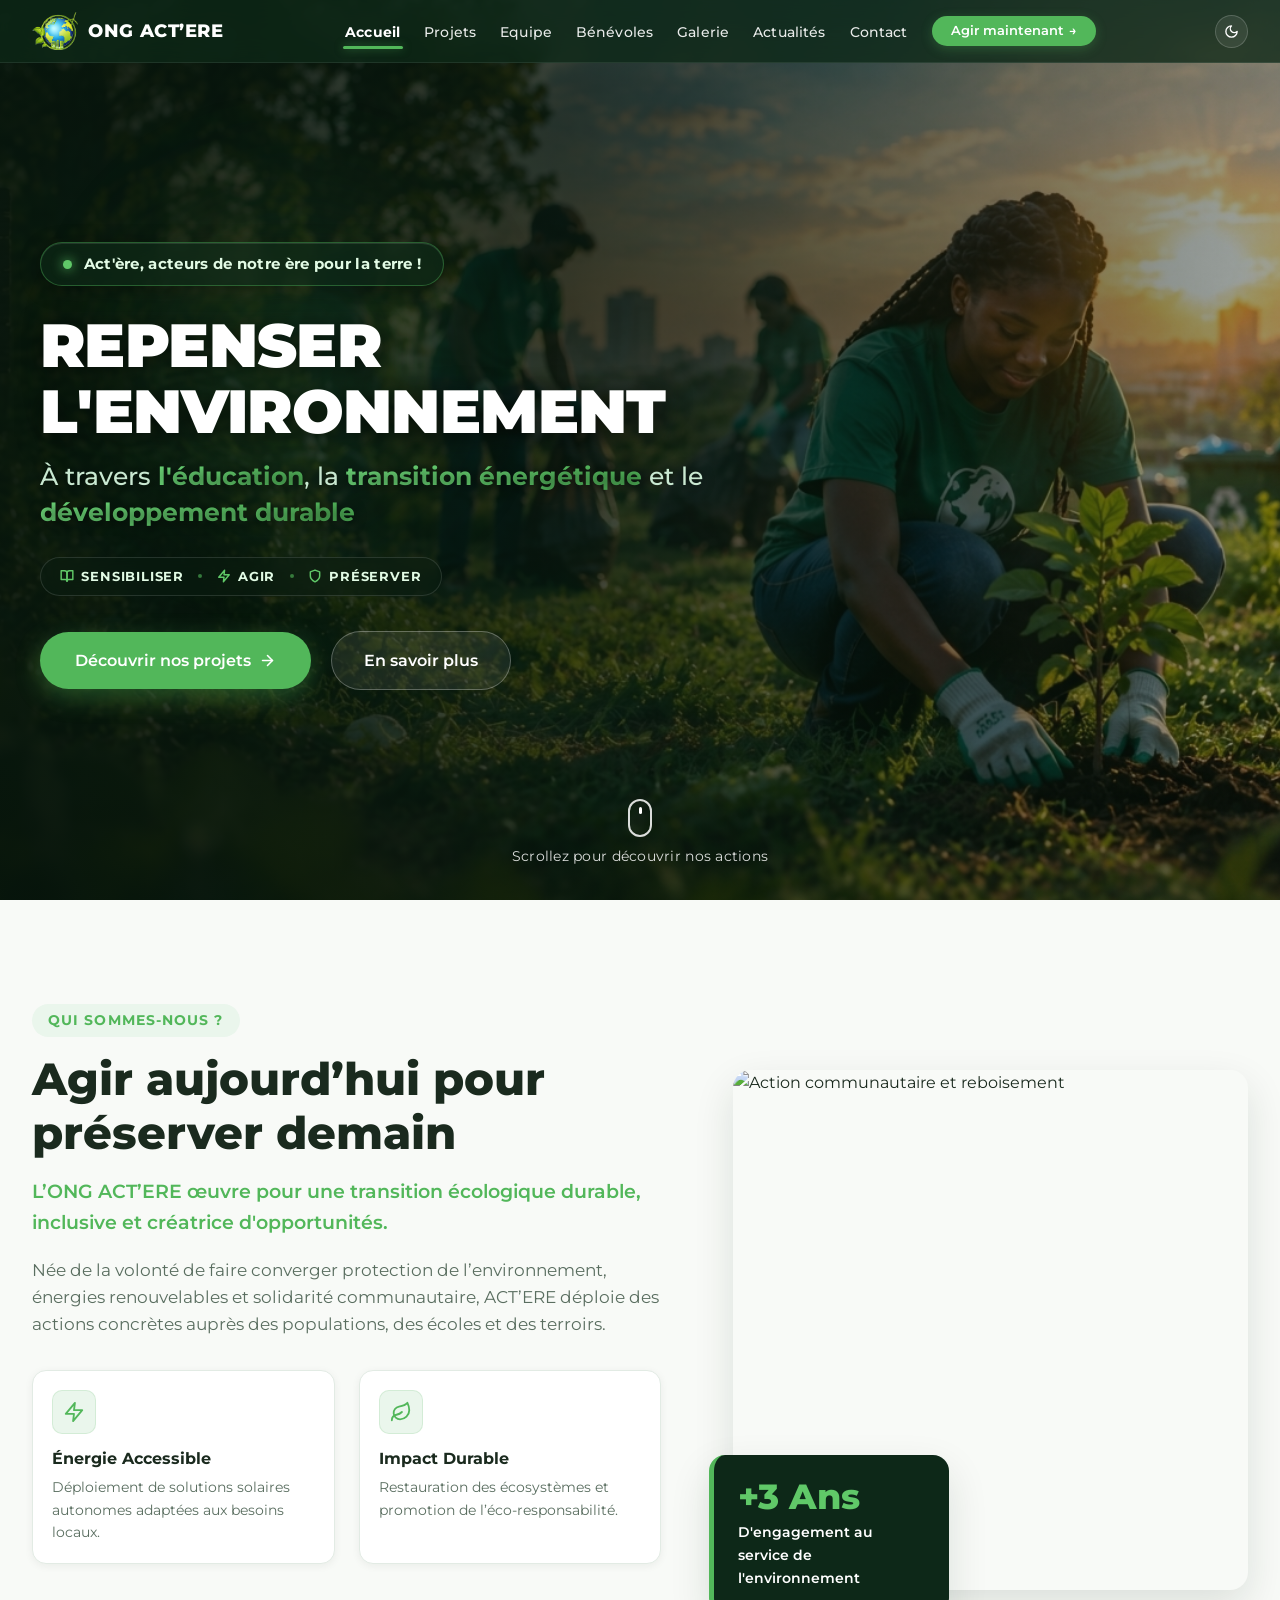
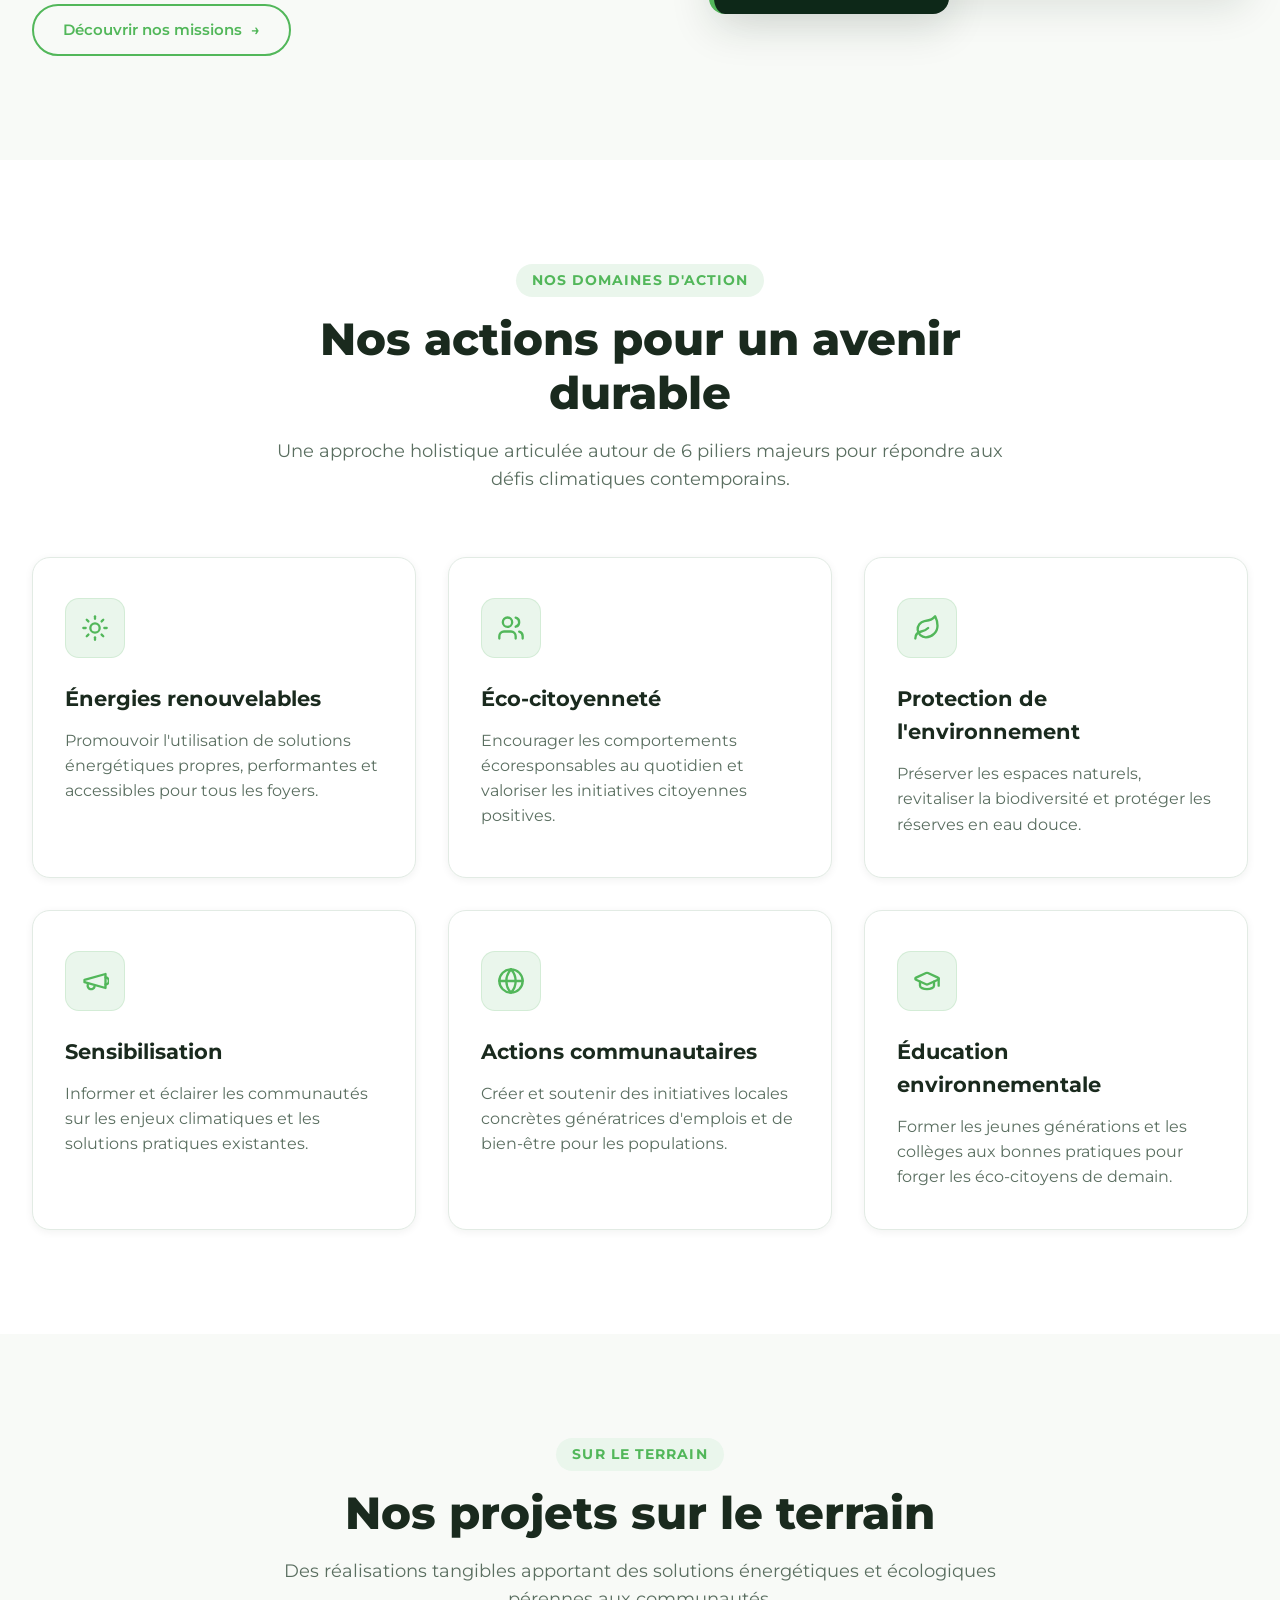
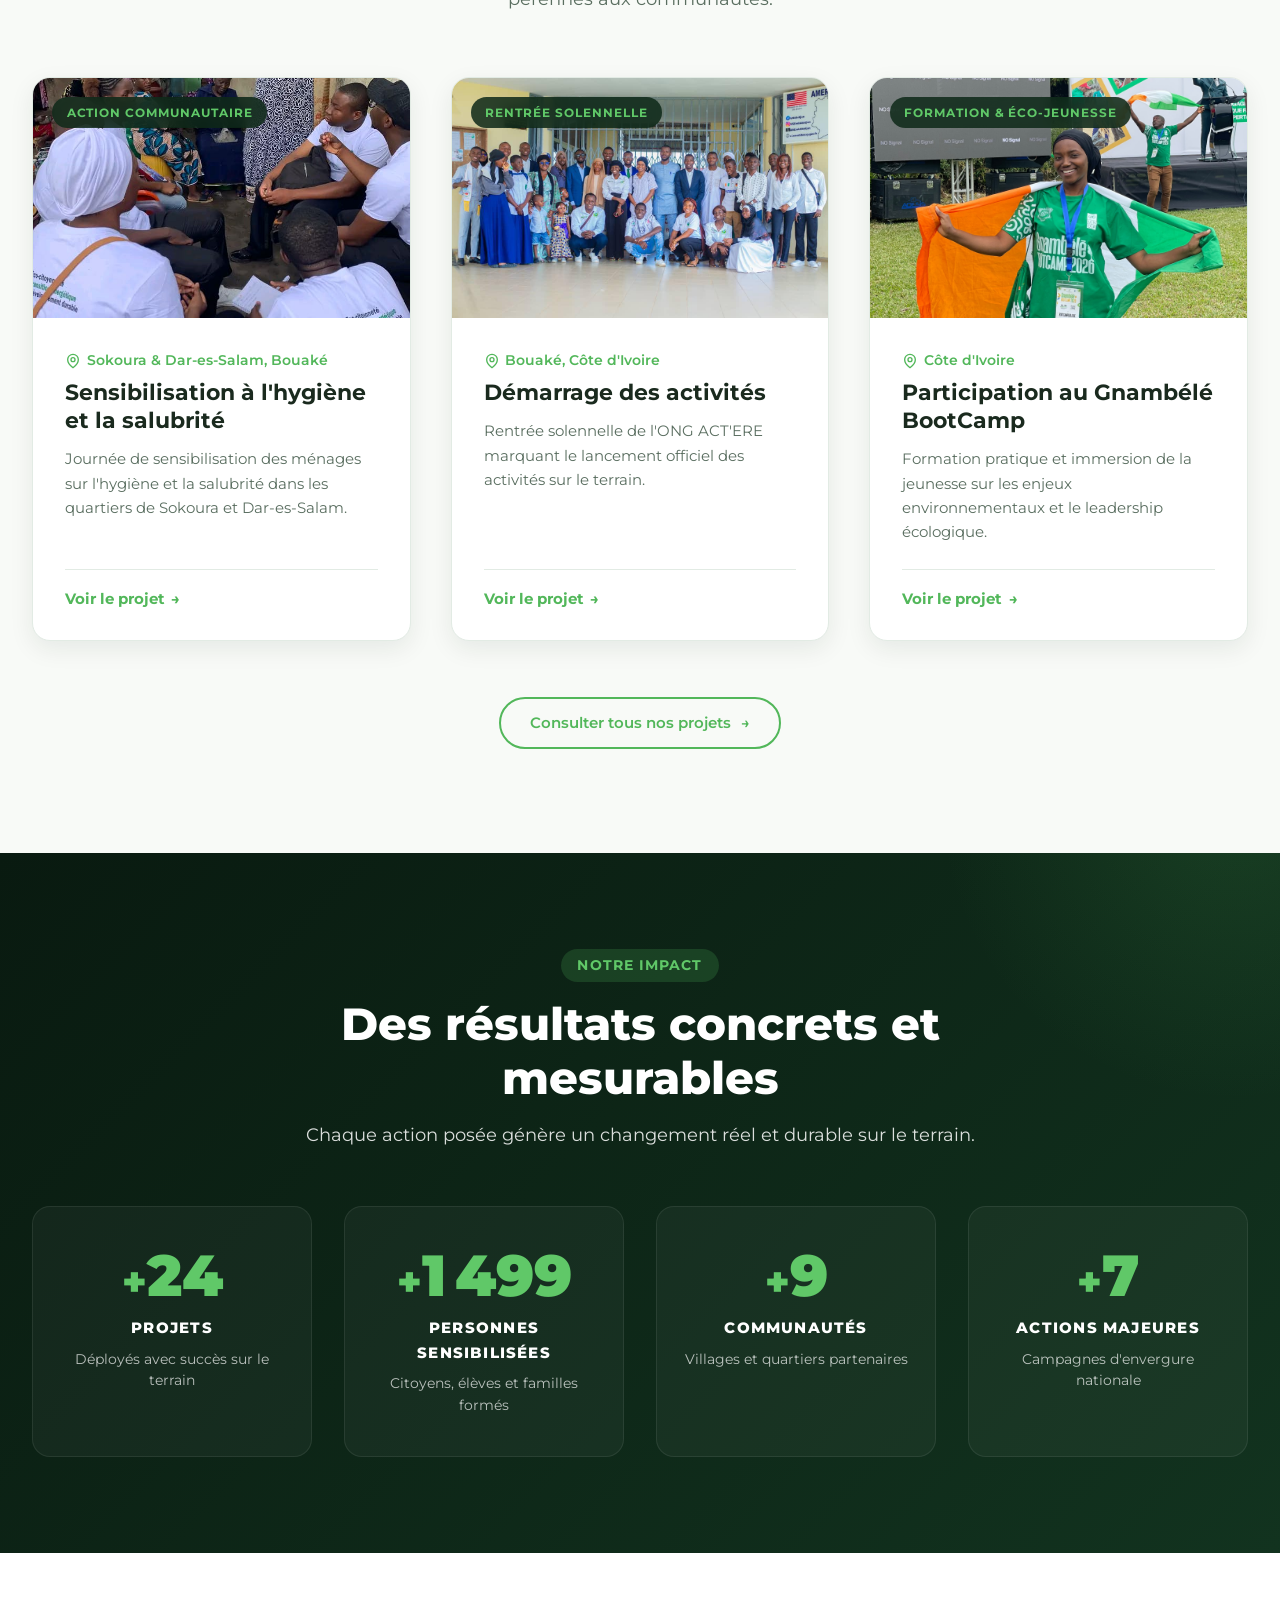
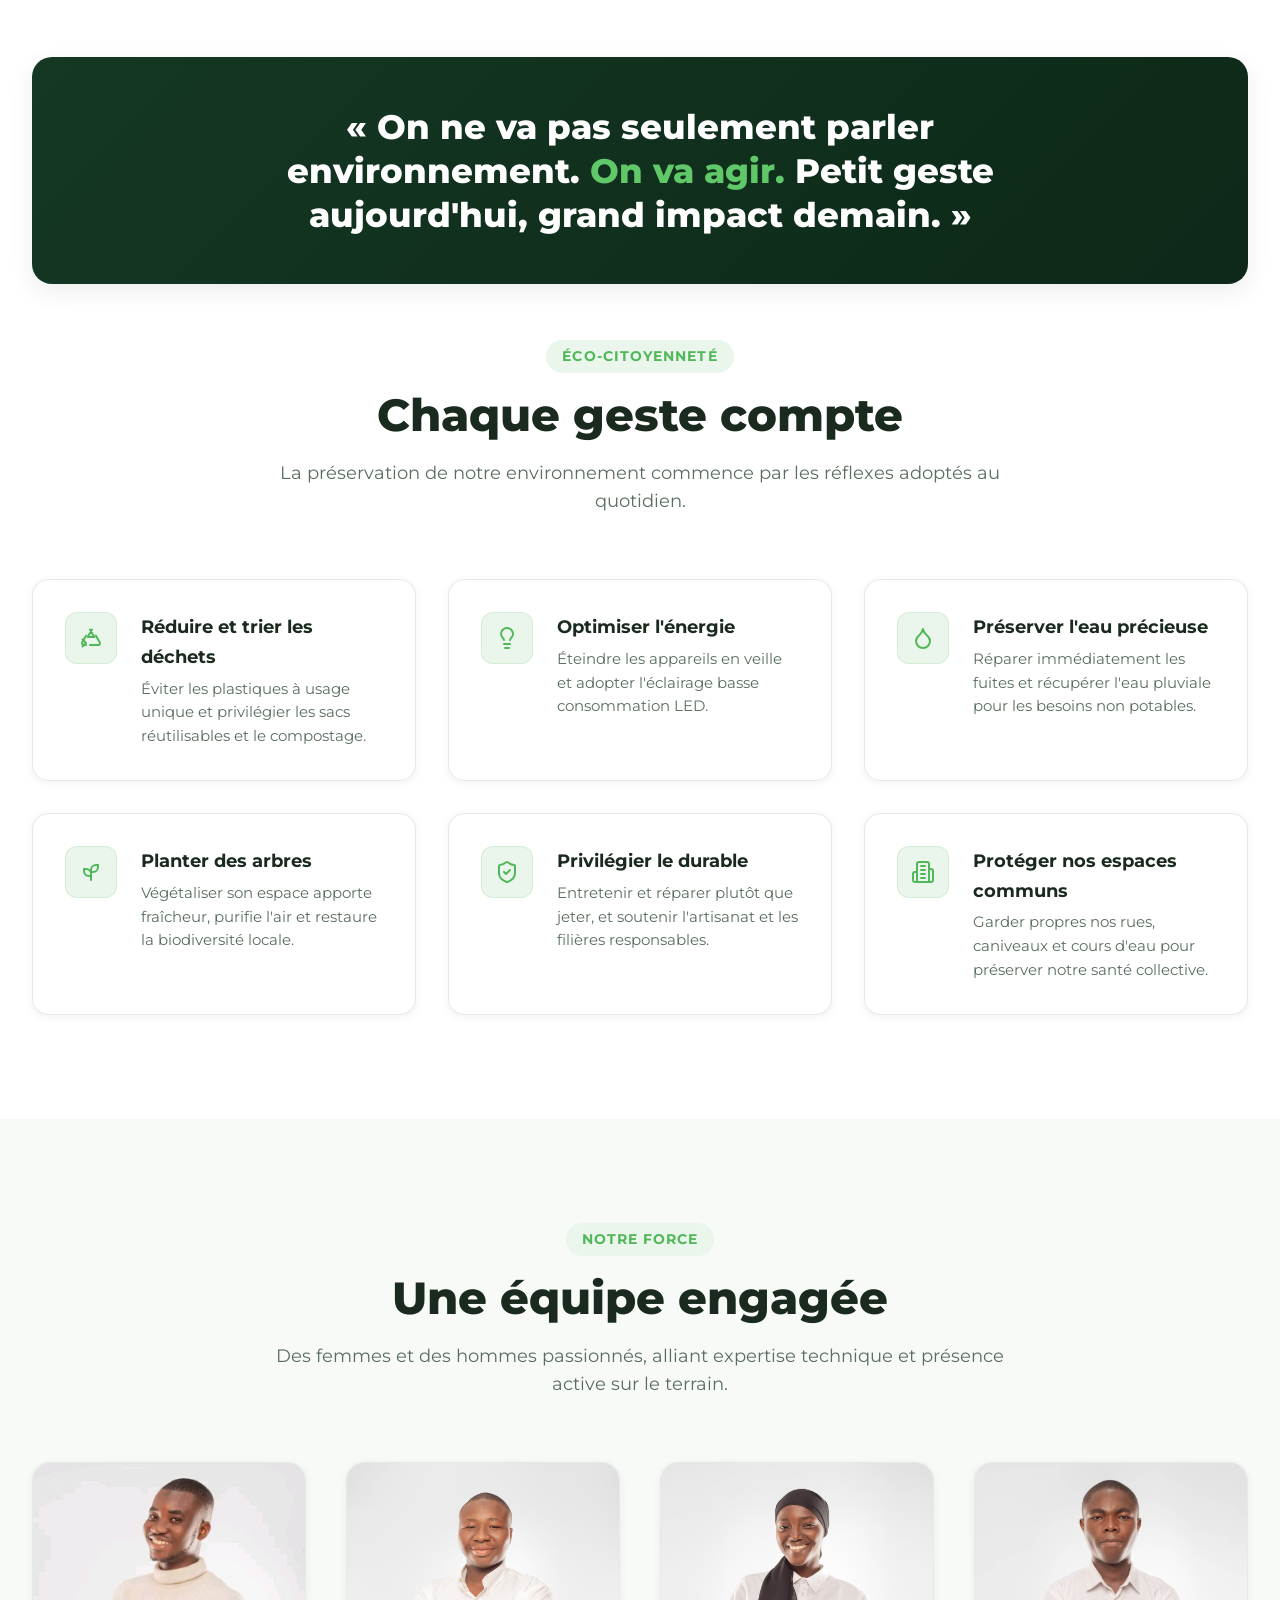
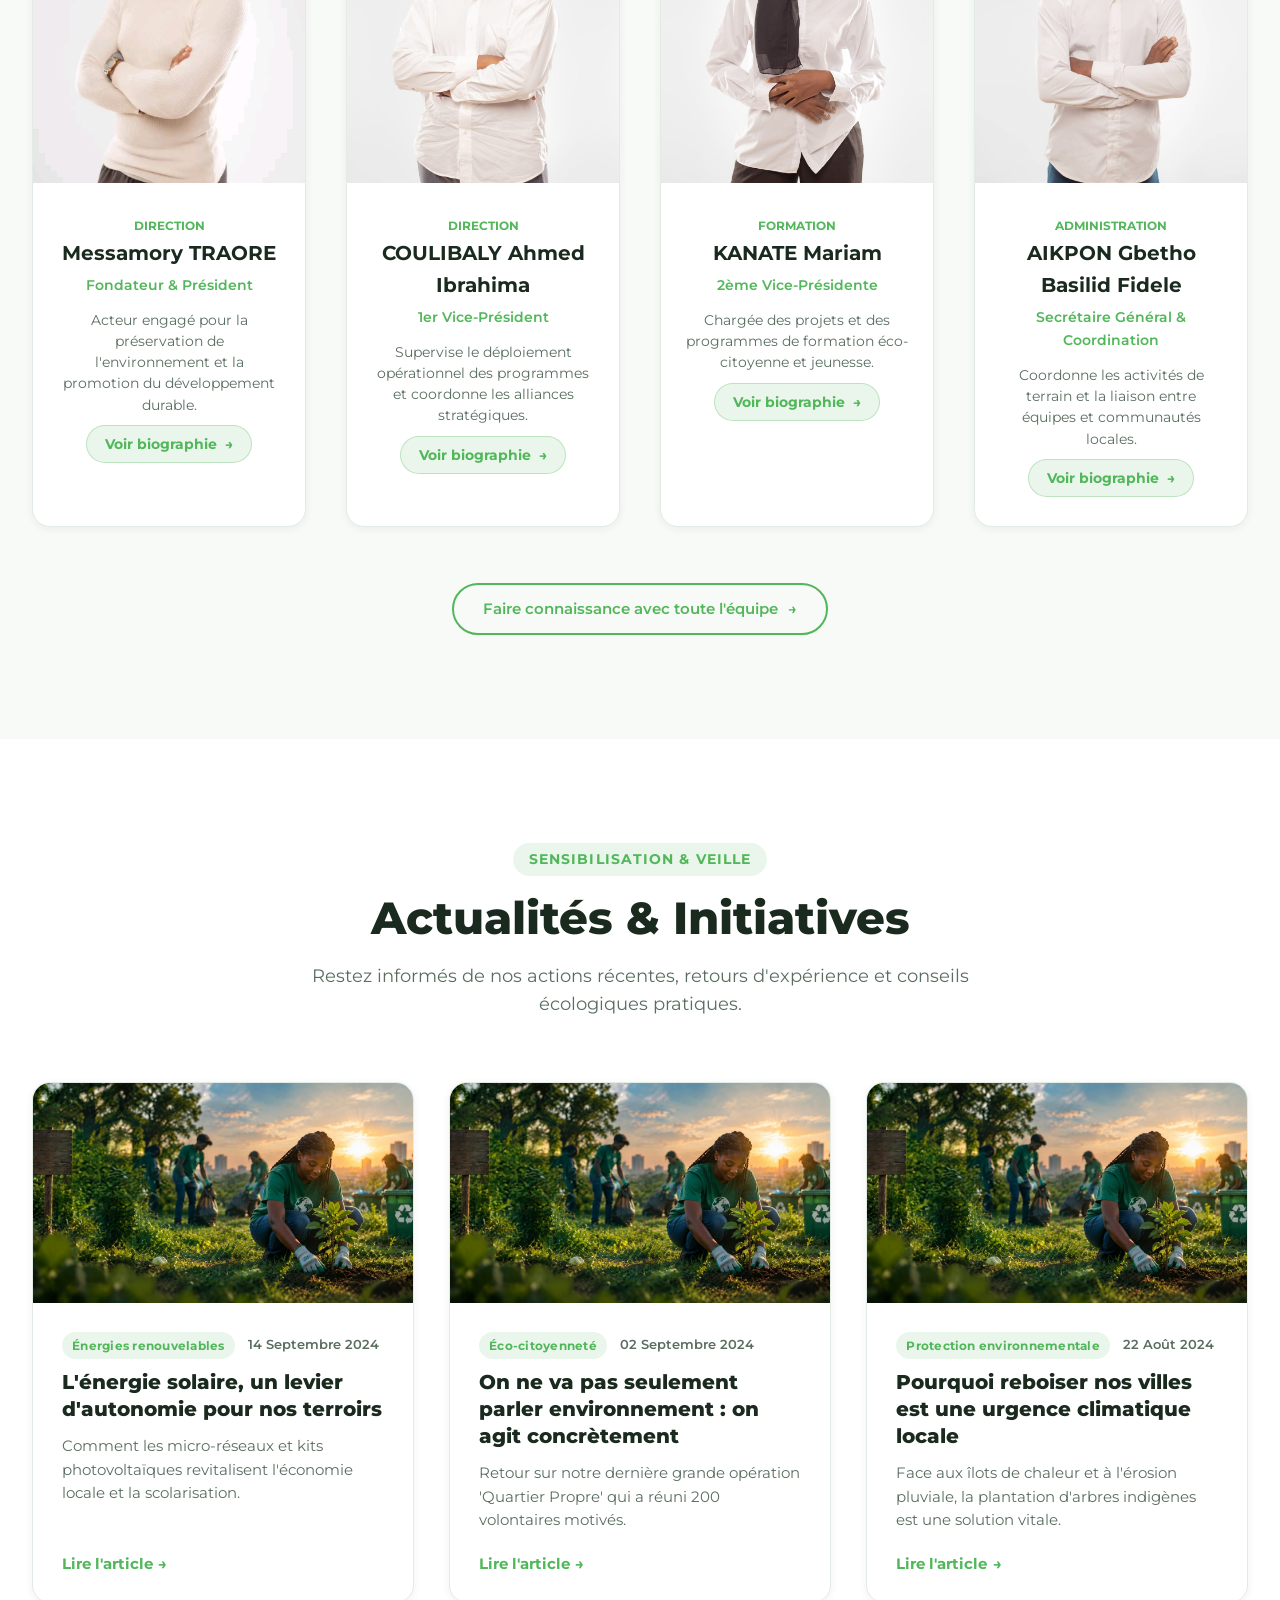
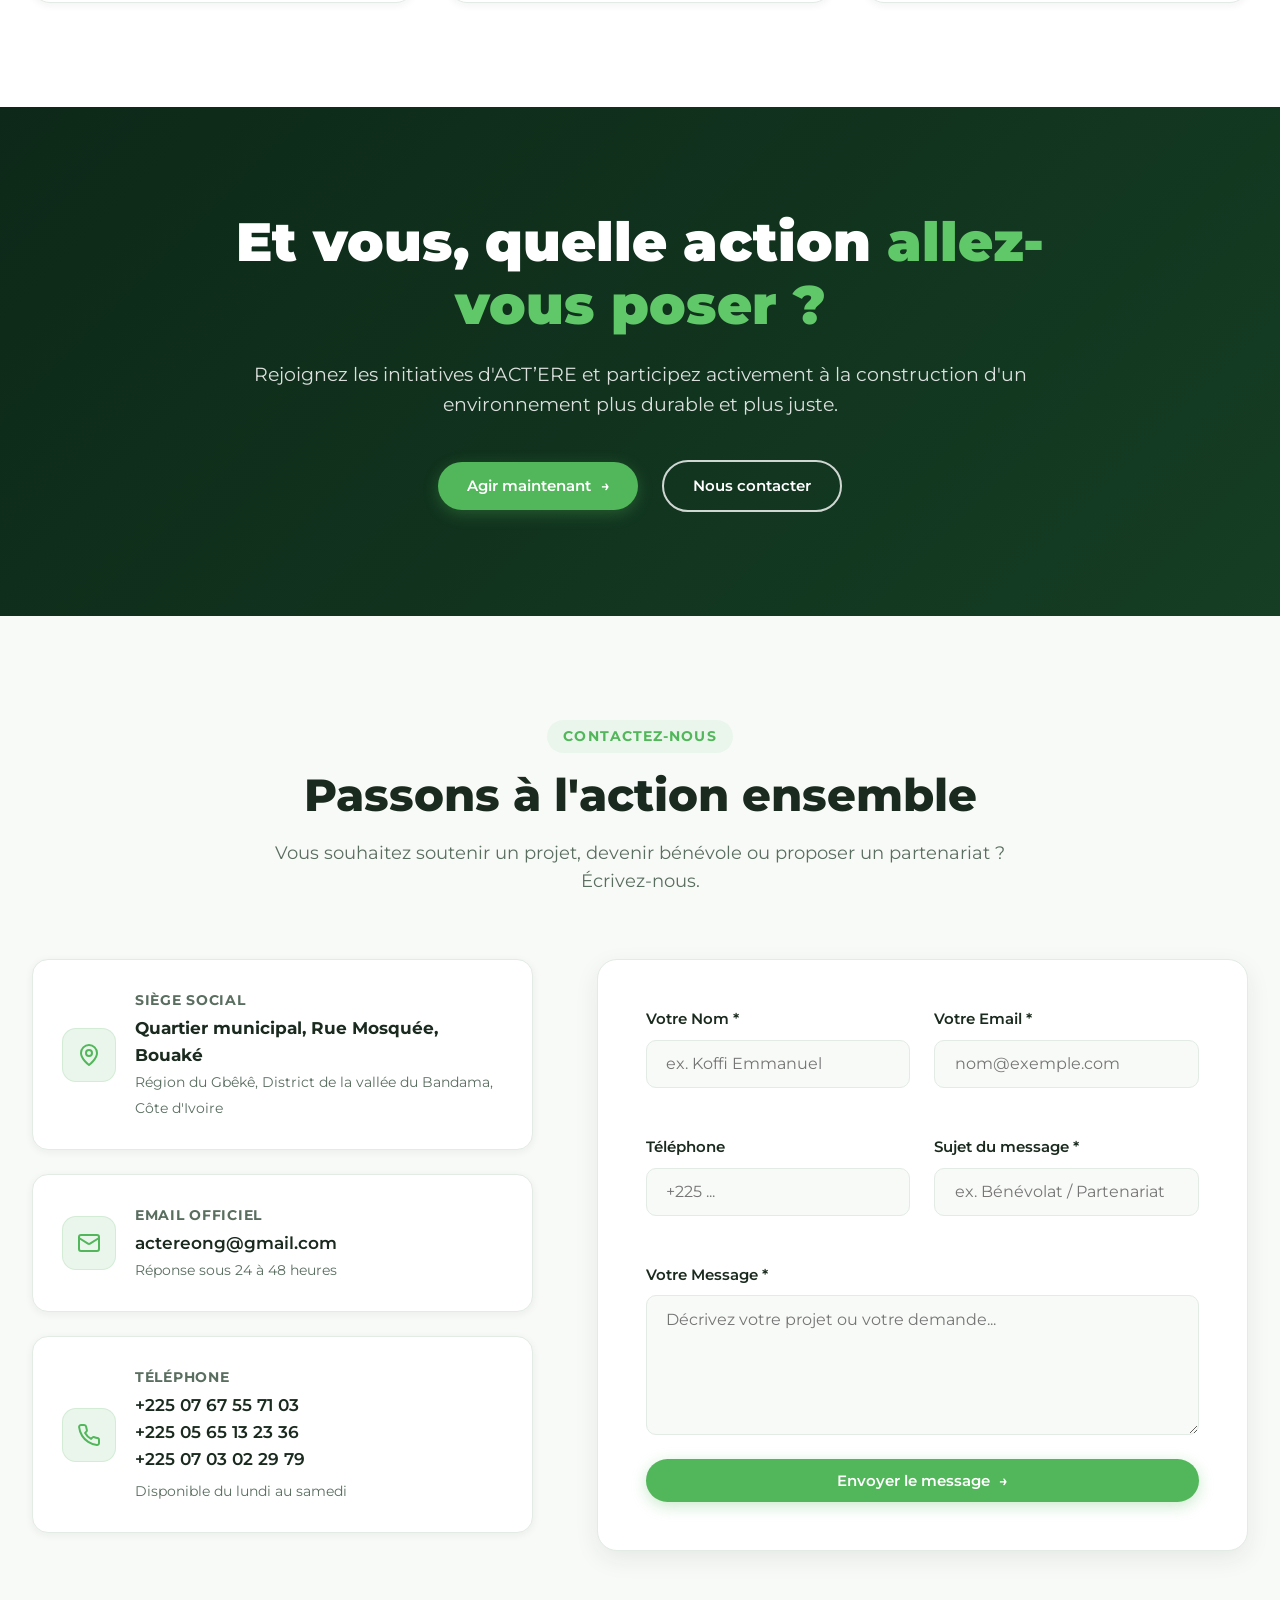
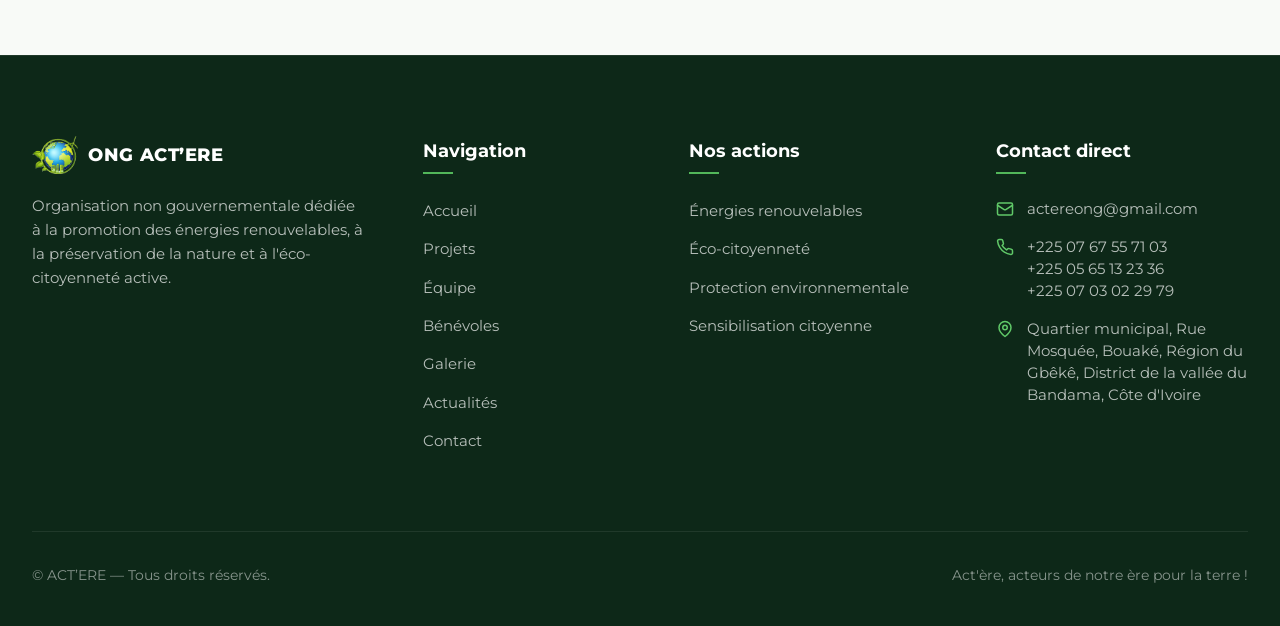
==== index.html @ d9dd5482 "style: optimize navbar layout to be sleek, compact, and prevent cta button wrapping" ====
<!DOCTYPE html>
<html lang="fr">
<head>
    <meta charset="UTF-8">
    <meta name="viewport" content="width=device-width, initial-scale=1.0">
    <title>ONG ACT'ERE — Acteurs de notre ère pour la terre !</title>
    <meta name="description" content="ONG ACT'ERE : Repenser l'environnement à travers l'éducation, la transition énergétique et le développement durable.">
    <link rel="icon" type="image/png" href="logo.png">

    <!-- Typographie Montserrat (Google Fonts) -->
    <link rel="preconnect" href="https://fonts.googleapis.com">
    <link rel="preconnect" href="https://fonts.gstatic.com" crossorigin>
    <link href="https://fonts.googleapis.com/css2?family=Montserrat:ital,wght@0,300;0,400;0,500;0,600;0,700;0,800;0,900;1,400;1,600&display=swap" rel="stylesheet">

    <!-- Stylesheet -->
    <link rel="stylesheet" href="css/style.css?v=2.6">

    <!-- Dark Mode Pré-initialisation pour éviter le clignotement -->
    <script>
        (function() {
            const savedTheme = localStorage.getItem('actere_theme');
            if (savedTheme === 'dark' || (!savedTheme && window.matchMedia && window.matchMedia('(prefers-color-scheme: dark)').matches)) {
                document.documentElement.setAttribute('data-theme', 'dark');
            }
        })();
    </script>
</head>
<body>

    <!-- ==========================================================
         HEADER / NAVIGATION (Fidèle à la maquette image.png)
         ========================================================== -->
    <header class="site-header">
        <div class="container header-container">
            <a href="index.html" class="brand-logo" aria-label="ONG ACT'ERE">
                <img src="logo.png" alt="Logo ONG ACT'ERE">
                <span class="brand-text">ONG ACT’ERE</span>
            </a>

            <nav class="main-nav">
                <ul class="nav-links">
                    <li><a href="index.html" class="active">Accueil</a></li>
                    <li><a href="projets.html">Projets</a></li>
                    <li><a href="equipe.html">Equipe</a></li>
                    <li><a href="benevoles.html">Bénévoles</a></li>
                    <li><a href="galerie.html">Galerie</a></li>
                    <li><a href="actualites.html">Actualités</a></li>
                    <li><a href="contact.html">Contact</a></li>
                </ul>

                <div class="header-cta">
                    <a href="#contact" class="btn btn-primary">
                        Agir maintenant <span class="btn-arrow">→</span>
                    </a>
                </div>
            </nav>

            <div style="display:flex; align-items:center; gap:0.8rem;">
                <button class="theme-toggle-btn" aria-label="Changer de thème (mode sombre/clair)" title="Changer de thème">
                    <svg class="theme-icon-moon" width="18" height="18" viewBox="0 0 24 24" fill="none" stroke="currentColor" stroke-width="2.2" stroke-linecap="round" stroke-linejoin="round"><path d="M12 3a6 6 0 0 0 9 9 9 9 0 1 1-9-9Z"/></svg>
                    <svg class="theme-icon-sun" width="18" height="18" viewBox="0 0 24 24" fill="none" stroke="currentColor" stroke-width="2.2" stroke-linecap="round" stroke-linejoin="round"><circle cx="12" cy="12" r="4"/><path d="M12 2v2"/><path d="M12 20v2"/><path d="m4.93 4.93 1.41 1.41"/><path d="m17.66 17.66 1.41 1.41"/><path d="M2 12h2"/><path d="M20 12h2"/><path d="m6.34 17.66-1.41 1.41"/><path d="m19.07 4.93-1.41 1.41"/></svg>
                </button>
                <!-- Bouton hamburger mobile -->
                <button class="mobile-menu-toggle" aria-label="Menu principal">
                    <span></span>
                    <span></span>
                    <span></span>
                </button>
            </div>
        </div>
    </header>

    <!-- ==========================================================
         SECTION 5 : HERO BANDE MAÎTRESSE UNIQUE
         ========================================================== -->
    <section id="accueil" class="hero-section">
        <div class="hero-single-bg"></div>
        <div class="hero-glow-overlay"></div>
        <div class="container">
            <div class="hero-content">
                <!-- Slogan officiel de l'ONG dans un badge lumineux haute précision -->
                <div class="hero-slogan-badge">
                    <span class="hero-badge-pulse"></span>
                    <span class="hero-badge-text">Act'ère, acteurs de notre ère pour la terre !</span>
                </div>

                <!-- Grand Titre Principal Raffiné -->
                <h1 class="hero-title-main">
                    <span class="hero-title-lead">REPENSER L'ENVIRONNEMENT</span>
                    <span class="hero-title-sub">
                        À travers <span class="hero-word-highlight">l'éducation</span>, la <span class="hero-word-highlight">transition énergétique</span> et le <span class="hero-word-highlight">développement durable</span>
                    </span>
                </h1>

                <!-- Piliers d'action épurés -->
                <div class="hero-pillars-bar">
                    <span class="hero-pillar-item">
                        <svg width="14" height="14" viewBox="0 0 24 24" fill="none" stroke="currentColor" stroke-width="2.5" stroke-linecap="round" stroke-linejoin="round"><path d="M2 3h6a4 4 0 0 1 4 4v14a3 3 0 0 0-3-3H2z"/><path d="M22 3h-6a4 4 0 0 0-4 4v14a3 3 0 0 1 3-3h7z"/></svg>
                        Sensibiliser
                    </span>
                    <span class="hero-pillar-dot"></span>
                    <span class="hero-pillar-item">
                        <svg width="14" height="14" viewBox="0 0 24 24" fill="none" stroke="currentColor" stroke-width="2.5" stroke-linecap="round" stroke-linejoin="round"><polygon points="13 2 3 14 12 14 11 22 21 10 12 10 13 2"/></svg>
                        Agir
                    </span>
                    <span class="hero-pillar-dot"></span>
                    <span class="hero-pillar-item">
                        <svg width="14" height="14" viewBox="0 0 24 24" fill="none" stroke="currentColor" stroke-width="2.5" stroke-linecap="round" stroke-linejoin="round"><path d="M12 22s8-4 8-10V5l-8-3-8 3v7c0 6 8 10 8 10z"/></svg>
                        Préserver
                    </span>
                </div>

                <!-- Boutons d'action principaux -->
                <div class="hero-cta-group">
                    <a href="projets.html" class="btn btn-primary hero-cta-btn">
                        <span>Découvrir nos projets</span>
                        <svg width="17" height="17" viewBox="0 0 24 24" fill="none" stroke="currentColor" stroke-width="2.2" stroke-linecap="round" stroke-linejoin="round"><line x1="5" y1="12" x2="19" y2="12"/><polyline points="12 5 19 12 12 19"/></svg>
                    </a>
                    <a href="#apropos" class="btn btn-secondary-hero">
                        <span>En savoir plus</span>
                    </a>
                </div>
            </div>
        </div>

        <!-- Bas du Hero : Scroll Indicator -->
        <div class="hero-footer-bar">
            <div class="container hero-footer-container">
                <a href="#apropos" class="scroll-indicator-link" aria-label="Défiler vers le bas">
                    <div class="scroll-mouse-icon">
                        <div class="scroll-wheel"></div>
                    </div>
                    <span class="scroll-text">Scrollez pour découvrir nos actions</span>
                </a>
            </div>
        </div>
    </section>

    <!-- ==========================================================
         SECTION 7 : PRÉSENTATION DE L'ONG (Qui sommes-nous ?)
         ========================================================== -->
    <section id="apropos" class="section section-light">
        <div class="container">
            <div class="about-grid">
                <div class="about-content">
                    <span class="section-badge">Qui sommes-nous ?</span>
                    <h2 class="section-title">Agir aujourd’hui pour préserver demain</h2>
                    <p class="about-lead">
                        L’ONG ACT’ERE œuvre pour une transition écologique durable, inclusive et créatrice d'opportunités.
                    </p>
                    <p class="about-text">
                        Née de la volonté de faire converger protection de l’environnement, énergies renouvelables et solidarité communautaire, ACT’ERE déploie des actions concrètes auprès des populations, des écoles et des terroirs.
                    </p>

                    <div class="about-highlights">
                        <div class="highlight-item">
                            <div class="highlight-icon">
                                <svg xmlns="http://www.w3.org/2000/svg" viewBox="0 0 24 24" width="22" height="22" fill="none" stroke="currentColor" stroke-width="2" stroke-linecap="round" stroke-linejoin="round">
                                    <path d="M13 2 3 14h9l-1 8 10-12h-9l1-8z"/>
                                </svg>
                            </div>
                            <h4>Énergie Accessible</h4>
                            <p>Déploiement de solutions solaires autonomes adaptées aux besoins locaux.</p>
                        </div>
                        <div class="highlight-item">
                            <div class="highlight-icon">
                                <svg xmlns="http://www.w3.org/2000/svg" viewBox="0 0 24 24" width="22" height="22" fill="none" stroke="currentColor" stroke-width="2" stroke-linecap="round" stroke-linejoin="round">
                                    <path d="M11 20A7 7 0 0 1 9.8 6.1C15.5 5 17 4.48 19 2c1 2 2 4.18 2 8 0 5.5-4.78 10-10 10Z"/>
                                    <path d="M2 21c0-3 1.85-5.36 5.08-6C9.5 14.52 12 13 13 12"/>
                                </svg>
                            </div>
                            <h4>Impact Durable</h4>
                            <p>Restauration des écosystèmes et promotion de l’éco-responsabilité.</p>
                        </div>
                    </div>

                    <a href="#actions" class="btn btn-outline-green">
                        Découvrir nos missions <span class="btn-arrow">→</span>
                    </a>
                </div>

                <div class="about-media">
                    <div class="about-image-wrapper">
                        <img src="https://images.unsplash.com/photo-1542601906990-b4d3fb778b09?auto=format&fit=crop&w=900&q=80" alt="Action communautaire et reboisement">
                    </div>
                    <div class="floating-badge">
                        <div class="floating-badge-number">+3 Ans</div>
                        <div class="floating-badge-text">D'engagement au service de l'environnement</div>
                    </div>
                </div>
            </div>
        </div>
    </section>

    <!-- ==========================================================
         SECTION 8 : NOS DOMAINES D'ACTION
         ========================================================== -->
    <section id="actions" class="section">
        <div class="container">
            <div class="section-header">
                <span class="section-badge">Nos Domaines d'Action</span>
                <h2 class="section-title">Nos actions pour un avenir durable</h2>
                <p class="section-description">
                    Une approche holistique articulée autour de 6 piliers majeurs pour répondre aux défis climatiques contemporains.
                </p>
            </div>

            <div class="actions-grid">
                <!-- Carte 1 -->
                <div class="action-card">
                    <div class="action-icon-circle">
                        <svg xmlns="http://www.w3.org/2000/svg" viewBox="0 0 24 24" width="28" height="28" fill="none" stroke="currentColor" stroke-width="2" stroke-linecap="round" stroke-linejoin="round">
                            <circle cx="12" cy="12" r="4"/>
                            <path d="M12 2v2"/>
                            <path d="M12 20v2"/>
                            <path d="m4.93 4.93 1.41 1.41"/>
                            <path d="m17.66 17.66 1.41 1.41"/>
                            <path d="M2 12h2"/>
                            <path d="M20 12h2"/>
                            <path d="m6.34 17.66-1.41 1.41"/>
                            <path d="m19.07 4.93-1.41 1.41"/>
                        </svg>
                    </div>
                    <h3>Énergies renouvelables</h3>
                    <p>Promouvoir l'utilisation de solutions énergétiques propres, performantes et accessibles pour tous les foyers.</p>
                </div>

                <!-- Carte 2 -->
                <div class="action-card">
                    <div class="action-icon-circle">
                        <svg xmlns="http://www.w3.org/2000/svg" viewBox="0 0 24 24" width="28" height="28" fill="none" stroke="currentColor" stroke-width="2" stroke-linecap="round" stroke-linejoin="round">
                            <path d="M16 21v-2a4 4 0 0 0-4-4H6a4 4 0 0 0-4 4v2"/>
                            <circle cx="9" cy="7" r="4"/>
                            <path d="M22 21v-2a4 4 0 0 0-3-3.87"/>
                            <path d="M16 3.13a4 4 0 0 1 0 7.75"/>
                        </svg>
                    </div>
                    <h3>Éco-citoyenneté</h3>
                    <p>Encourager les comportements écoresponsables au quotidien et valoriser les initiatives citoyennes positives.</p>
                </div>

                <!-- Carte 3 -->
                <div class="action-card">
                    <div class="action-icon-circle">
                        <svg xmlns="http://www.w3.org/2000/svg" viewBox="0 0 24 24" width="28" height="28" fill="none" stroke="currentColor" stroke-width="2" stroke-linecap="round" stroke-linejoin="round">
                            <path d="M11 20A7 7 0 0 1 9.8 6.1C15.5 5 17 4.48 19 2c1 2 2 4.18 2 8 0 5.5-4.78 10-10 10Z"/>
                            <path d="M2 21c0-3 1.85-5.36 5.08-6C9.5 14.52 12 13 13 12"/>
                        </svg>
                    </div>
                    <h3>Protection de l'environnement</h3>
                    <p>Préserver les espaces naturels, revitaliser la biodiversité et protéger les réserves en eau douce.</p>
                </div>

                <!-- Carte 4 -->
                <div class="action-card">
                    <div class="action-icon-circle">
                        <svg xmlns="http://www.w3.org/2000/svg" viewBox="0 0 24 24" width="28" height="28" fill="none" stroke="currentColor" stroke-width="2" stroke-linecap="round" stroke-linejoin="round">
                            <path d="m3 11 18-5v12L3 13v-2z"/>
                            <path d="M11.6 16.8a3 3 0 1 1-5.8-1.6"/>
                            <path d="M21 9a3 3 0 0 1 0 6"/>
                        </svg>
                    </div>
                    <h3>Sensibilisation</h3>
                    <p>Informer et éclairer les communautés sur les enjeux climatiques et les solutions pratiques existantes.</p>
                </div>

                <!-- Carte 5 -->
                <div class="action-card">
                    <div class="action-icon-circle">
                        <svg xmlns="http://www.w3.org/2000/svg" viewBox="0 0 24 24" width="28" height="28" fill="none" stroke="currentColor" stroke-width="2" stroke-linecap="round" stroke-linejoin="round">
                            <circle cx="12" cy="12" r="10"/>
                            <path d="M12 2a14.5 14.5 0 0 0 0 20 14.5 14.5 0 0 0 0-20"/>
                            <path d="M2 12h20"/>
                        </svg>
                    </div>
                    <h3>Actions communautaires</h3>
                    <p>Créer et soutenir des initiatives locales concrètes génératrices d'emplois et de bien-être pour les populations.</p>
                </div>

                <!-- Carte 6 -->
                <div class="action-card">
                    <div class="action-icon-circle">
                        <svg xmlns="http://www.w3.org/2000/svg" viewBox="0 0 24 24" width="28" height="28" fill="none" stroke="currentColor" stroke-width="2" stroke-linecap="round" stroke-linejoin="round">
                            <path d="M21.42 10.922a1 1 0 0 0-.019-1.838L12.83 5.18a2 2 0 0 0-1.66 0L2.6 9.08a1 1 0 0 0 0 1.832l8.57 3.908a2 2 0 0 0 1.66 0z"/>
                            <path d="M22 10v6"/>
                            <path d="M6 12.5V16a6 3 0 0 0 12 0v-3.5"/>
                        </svg>
                    </div>
                    <h3>Éducation environnementale</h3>
                    <p>Former les jeunes générations et les collèges aux bonnes pratiques pour forger les éco-citoyens de demain.</p>
                </div>
            </div>
        </div>
    </section>

    <!-- ==========================================================
         SECTION 9 : NOS PROJETS SUR LE TERRAIN
         ========================================================== -->
    <section id="projets" class="section section-light">
        <div class="container">
            <div class="section-header">
                <span class="section-badge">Sur Le Terrain</span>
                <h2 class="section-title">Nos projets sur le terrain</h2>
                <p class="section-description">
                    Des réalisations tangibles apportant des solutions énergétiques et écologiques pérennes aux communautés.
                </p>
            </div>

            <div class="projects-grid">
                <!-- Projet 1 -->
                <div class="project-card">
                    <div class="project-media">
                        <img src="Pub4.jpeg" alt="Sensibilisation à l'hygiène et la salubrité">
                        <span class="project-badge-tag">Action communautaire</span>
                    </div>
                    <div class="project-body">
                        <div class="project-location">
                            <svg xmlns="http://www.w3.org/2000/svg" viewBox="0 0 24 24" width="16" height="16" fill="none" stroke="currentColor" stroke-width="2" stroke-linecap="round" stroke-linejoin="round"><path d="M20 10c0 6-8 12-8 12s-8-6-8-12a8 8 0 0 1 16 0Z"/><circle cx="12" cy="10" r="3"/></svg>
                            <span>Sokoura & Dar-es-Salam, Bouaké</span>
                        </div>
                        <h3 class="project-title">Sensibilisation à l'hygiène et la salubrité</h3>
                        <p class="project-description">
                            Journée de sensibilisation des ménages sur l'hygiène et la salubrité dans les quartiers de Sokoura et Dar-es-Salam.
                        </p>
                        <div class="project-footer">
                            <button class="project-link" data-project-id="1" style="background:none; border:none; cursor:pointer;">
                                Voir le projet <span class="btn-arrow">→</span>
                            </button>
                        </div>
                    </div>
                </div>

                <!-- Projet 2 -->
                <div class="project-card">
                    <div class="project-media">
                        <img src="Pub2.jpeg" alt="Démarrage des activités - Rentrée solennelle">
                        <span class="project-badge-tag">Rentrée solennelle</span>
                    </div>
                    <div class="project-body">
                        <div class="project-location">
                            <svg xmlns="http://www.w3.org/2000/svg" viewBox="0 0 24 24" width="16" height="16" fill="none" stroke="currentColor" stroke-width="2" stroke-linecap="round" stroke-linejoin="round"><path d="M20 10c0 6-8 12-8 12s-8-6-8-12a8 8 0 0 1 16 0Z"/><circle cx="12" cy="10" r="3"/></svg>
                            <span>Bouaké, Côte d'Ivoire</span>
                        </div>
                        <h3 class="project-title">Démarrage des activités</h3>
                        <p class="project-description">
                            Rentrée solennelle de l'ONG ACT'ERE marquant le lancement officiel des activités sur le terrain.
                        </p>
                        <div class="project-footer">
                            <button class="project-link" data-project-id="2" style="background:none; border:none; cursor:pointer;">
                                Voir le projet <span class="btn-arrow">→</span>
                            </button>
                        </div>
                    </div>
                </div>

                <!-- Projet 3 -->
                <div class="project-card">
                    <div class="project-media">
                        <img src="Pub5.jpeg" alt="Formation & Éco-Jeunesse - Gnambélé BootCamp">
                        <span class="project-badge-tag">Formation & Éco-Jeunesse</span>
                    </div>
                    <div class="project-body">
                        <div class="project-location">
                            <svg xmlns="http://www.w3.org/2000/svg" viewBox="0 0 24 24" width="16" height="16" fill="none" stroke="currentColor" stroke-width="2" stroke-linecap="round" stroke-linejoin="round"><path d="M20 10c0 6-8 12-8 12s-8-6-8-12a8 8 0 0 1 16 0Z"/><circle cx="12" cy="10" r="3"/></svg>
                            <span>Côte d'Ivoire</span>
                        </div>
                        <h3 class="project-title">Participation au Gnambélé BootCamp</h3>
                        <p class="project-description">
                            Formation pratique et immersion de la jeunesse sur les enjeux environnementaux et le leadership écologique.
                        </p>
                        <div class="project-footer">
                            <button class="project-link" data-project-id="3" style="background:none; border:none; cursor:pointer;">
                                Voir le projet <span class="btn-arrow">→</span>
                            </button>
                        </div>
                    </div>
                </div>
            </div>

            <div style="text-align: center; margin-top: 3.5rem;">
                <a href="projets.html" class="btn btn-outline-green">
                    Consulter tous nos projets <span class="btn-arrow">→</span>
                </a>
            </div>
        </div>
    </section>

    <!-- ==========================================================
         SECTION 10 : NOTRE IMPACT (Statistiques animées)
         ========================================================== -->
    <section class="section section-dark impact-section">
        <div class="container">
            <div class="section-header" style="margin-bottom: 3.5rem;">
                <span class="section-badge">Notre Impact</span>
                <h2 class="section-title">Des résultats concrets et mesurables</h2>
                <p class="section-description">
                    Chaque action posée génère un changement réel et durable sur le terrain.
                </p>
            </div>

            <div class="impact-grid">
                <!-- Stat 1 -->
                <div class="impact-stat-box">
                    <div class="stat-number-wrapper">
                        <span class="stat-prefix">+</span>
                        <span class="stat-number" data-target="25">0</span>
                    </div>
                    <div class="stat-label">Projets</div>
                    <div class="stat-desc">Déployés avec succès sur le terrain</div>
                </div>

                <!-- Stat 2 -->
                <div class="impact-stat-box">
                    <div class="stat-number-wrapper">
                        <span class="stat-prefix">+</span>
                        <span class="stat-number" data-target="1500">0</span>
                    </div>
                    <div class="stat-label">Personnes Sensibilisées</div>
                    <div class="stat-desc">Citoyens, élèves et familles formés</div>
                </div>

                <!-- Stat 3 -->
                <div class="impact-stat-box">
                    <div class="stat-number-wrapper">
                        <span class="stat-prefix">+</span>
                        <span class="stat-number" data-target="10">0</span>
                    </div>
                    <div class="stat-label">Communautés</div>
                    <div class="stat-desc">Villages et quartiers partenaires</div>
                </div>

                <!-- Stat 4 -->
                <div class="impact-stat-box">
                    <div class="stat-number-wrapper">
                        <span class="stat-prefix">+</span>
                        <span class="stat-number" data-target="8">0</span>
                    </div>
                    <div class="stat-label">Actions Majeures</div>
                    <div class="stat-desc">Campagnes d'envergure nationale</div>
                </div>
            </div>
        </div>
    </section>

    <!-- ==========================================================
         SECTION 11 : ÉCO-CITOYENNETÉ (Chaque geste compte)
         ========================================================== -->
    <section class="section">
        <div class="container">
            <div class="eco-intro-banner">
                <p class="eco-quote">
                    « On ne va pas seulement parler environnement. <span>On va agir.</span> Petit geste aujourd'hui, grand impact demain. »
                </p>
            </div>

            <div class="section-header">
                <span class="section-badge">Éco-citoyenneté</span>
                <h2 class="section-title">Chaque geste compte</h2>
                <p class="section-description">
                    La préservation de notre environnement commence par les réflexes adoptés au quotidien.
                </p>
            </div>

            <div class="eco-gestures-grid">
                <div class="gesture-card">
                    <div class="gesture-icon">
                        <svg xmlns="http://www.w3.org/2000/svg" viewBox="0 0 24 24" width="24" height="24" fill="none" stroke="currentColor" stroke-width="2" stroke-linecap="round" stroke-linejoin="round">
                            <path d="M7 19H4.815a1.83 1.83 0 0 1-1.57-.881 1.785 1.785 0 0 1-.004-1.784L7.196 9.5"/>
                            <path d="M11 19h8.2a1.8 1.8 0 0 0 1.54-.85 1.8 1.8 0 0 0 0-1.78L16.8 9.5"/>
                            <path d="M13 3.5 8.7 11h6.6L11 3.5"/>
                            <path d="m3.5 13.5 3.5 3.5-3.5 3.5"/>
                        </svg>
                    </div>
                    <div class="gesture-info">
                        <h4>Réduire et trier les déchets</h4>
                        <p>Éviter les plastiques à usage unique et privilégier les sacs réutilisables et le compostage.</p>
                    </div>
                </div>

                <div class="gesture-card">
                    <div class="gesture-icon">
                        <svg xmlns="http://www.w3.org/2000/svg" viewBox="0 0 24 24" width="24" height="24" fill="none" stroke="currentColor" stroke-width="2" stroke-linecap="round" stroke-linejoin="round">
                            <path d="M15 14c.2-1 .7-1.7 1.5-2.5 1-.9 1.5-2.2 1.5-3.5A6 6 0 0 0 6 8c0 1 .2 2.2 1.5 3.5.7.7 1.3 1.5 1.5 2.5"/>
                            <path d="M9 18h6"/>
                            <path d="M10 22h4"/>
                        </svg>
                    </div>
                    <div class="gesture-info">
                        <h4>Optimiser l'énergie</h4>
                        <p>Éteindre les appareils en veille et adopter l'éclairage basse consommation LED.</p>
                    </div>
                </div>

                <div class="gesture-card">
                    <div class="gesture-icon">
                        <svg xmlns="http://www.w3.org/2000/svg" viewBox="0 0 24 24" width="24" height="24" fill="none" stroke="currentColor" stroke-width="2" stroke-linecap="round" stroke-linejoin="round">
                            <path d="M12 22a7 7 0 0 0 7-7c0-2-1-3.9-3-5.5s-3.5-4-4-6.5c-.5 2.5-2 4.9-4 6.5C6 11.1 5 13 5 15a7 7 0 0 0 7 7z"/>
                        </svg>
                    </div>
                    <div class="gesture-info">
                        <h4>Préserver l'eau précieuse</h4>
                        <p>Réparer immédiatement les fuites et récupérer l'eau pluviale pour les besoins non potables.</p>
                    </div>
                </div>

                <div class="gesture-card">
                    <div class="gesture-icon">
                        <svg xmlns="http://www.w3.org/2000/svg" viewBox="0 0 24 24" width="24" height="24" fill="none" stroke="currentColor" stroke-width="2" stroke-linecap="round" stroke-linejoin="round">
                            <path d="M12 10v10"/>
                            <path d="M12 10a5 5 0 0 1 5-5h2v2a5 5 0 0 1-5 5h-2"/>
                            <path d="M12 14a5 5 0 0 0-5-5H5v2a5 5 0 0 0 5 5h2"/>
                        </svg>
                    </div>
                    <div class="gesture-info">
                        <h4>Planter des arbres</h4>
                        <p>Végétaliser son espace apporte fraîcheur, purifie l'air et restaure la biodiversité locale.</p>
                    </div>
                </div>

                <div class="gesture-card">
                    <div class="gesture-icon">
                        <svg xmlns="http://www.w3.org/2000/svg" viewBox="0 0 24 24" width="24" height="24" fill="none" stroke="currentColor" stroke-width="2" stroke-linecap="round" stroke-linejoin="round">
                            <path d="M20 13c0 5-3.5 7.5-7.66 8.95a1 1 0 0 1-.67-.01C7.5 20.5 4 18 4 13V6a1 1 0 0 1 1-1c2 0 4.5-1.2 6.24-2.72a1.17 1.17 0 0 1 1.52 0C14.51 3.81 17 5 19 5a1 1 0 0 1 1 1z"/>
                            <path d="m9 12 2 2 4-4"/>
                        </svg>
                    </div>
                    <div class="gesture-info">
                        <h4>Privilégier le durable</h4>
                        <p>Entretenir et réparer plutôt que jeter, et soutenir l'artisanat et les filières responsables.</p>
                    </div>
                </div>

                <div class="gesture-card">
                    <div class="gesture-icon">
                        <svg xmlns="http://www.w3.org/2000/svg" viewBox="0 0 24 24" width="24" height="24" fill="none" stroke="currentColor" stroke-width="2" stroke-linecap="round" stroke-linejoin="round">
                            <path d="M6 22V4a2 2 0 0 1 2-2h8a2 2 0 0 1 2 2v18Z"/>
                            <path d="M6 12H4a2 2 0 0 0-2 2v6a2 2 0 0 0 2 2h2"/>
                            <path d="M18 9h2a2 2 0 0 1 2 2v9a2 2 0 0 1-2 2h-2"/>
                            <path d="M10 6h4"/>
                            <path d="M10 10h4"/>
                            <path d="M10 14h4"/>
                            <path d="M10 18h4"/>
                        </svg>
                    </div>
                    <div class="gesture-info">
                        <h4>Protéger nos espaces communs</h4>
                        <p>Garder propres nos rues, caniveaux et cours d'eau pour préserver notre santé collective.</p>
                    </div>
                </div>
            </div>
        </div>
    </section>

    <!-- ==========================================================
         SECTION 12 : ÉQUIPE ENGAGÉE
         ========================================================== -->
    <section id="equipe" class="section section-light">
        <div class="container">
            <div class="section-header">
                <span class="section-badge">Notre Force</span>
                <h2 class="section-title">Une équipe engagée</h2>
                <p class="section-description">
                    Des femmes et des hommes passionnés, alliant expertise technique et présence active sur le terrain.
                </p>
            </div>

            <div class="team-grid">
                <!-- Membre 1 -->
                <div class="team-card team-card-clickable" data-member-id="1" onclick="window.openMemberBioModal && window.openMemberBioModal(1)">
                    <div class="team-avatar">
                        <img src="prPic.jpeg" alt="Messamory TRAORE">
                    </div>
                    <div class="team-details">
                        <span class="team-card-role" style="font-size:0.75rem; font-weight:700; color:var(--primary-green); text-transform:uppercase;">Direction</span>
                        <h3 class="team-name">Messamory TRAORE</h3>
                        <p class="team-role">Fondateur & Président</p>
                        <p class="team-bio">Acteur engagé pour la préservation de l'environnement et la promotion du développement durable.</p>
                        <button type="button" class="btn-bio-trigger" data-member-id="1" onclick="window.openMemberBioModal && window.openMemberBioModal(1)" style="margin-top:0.6rem;">
                            <span>Voir biographie</span> <span class="btn-arrow">→</span>
                        </button>
                    </div>
                </div>

                <!-- Membre 2 -->
                <div class="team-card team-card-clickable" data-member-id="2" onclick="window.openMemberBioModal && window.openMemberBioModal(2)">
                    <div class="team-avatar">
                        <img src="VicprPic.jpeg" alt="COULIBALY Ahmed Ibrahima">
                    </div>
                    <div class="team-details">
                        <span class="team-card-role" style="font-size:0.75rem; font-weight:700; color:var(--primary-green); text-transform:uppercase;">Direction</span>
                        <h3 class="team-name">COULIBALY Ahmed Ibrahima</h3>
                        <p class="team-role">1er Vice-Président</p>
                        <p class="team-bio">Supervise le déploiement opérationnel des programmes et coordonne les alliances stratégiques.</p>
                        <button type="button" class="btn-bio-trigger" data-member-id="2" onclick="window.openMemberBioModal && window.openMemberBioModal(2)" style="margin-top:0.6rem;">
                            <span>Voir biographie</span> <span class="btn-arrow">→</span>
                        </button>
                    </div>
                </div>

                <!-- Membre 3 -->
                <div class="team-card team-card-clickable" data-member-id="3" onclick="window.openMemberBioModal && window.openMemberBioModal(3)">
                    <div class="team-avatar">
                        <img src="ViceprPic.jpeg" alt="KANATE Mariam">
                    </div>
                    <div class="team-details">
                        <span class="team-card-role" style="font-size:0.75rem; font-weight:700; color:var(--primary-green); text-transform:uppercase;">Formation</span>
                        <h3 class="team-name">KANATE Mariam</h3>
                        <p class="team-role">2ème Vice-Présidente</p>
                        <p class="team-bio">Chargée des projets et des programmes de formation éco-citoyenne et jeunesse.</p>
                        <button type="button" class="btn-bio-trigger" data-member-id="3" onclick="window.openMemberBioModal && window.openMemberBioModal(3)" style="margin-top:0.6rem;">
                            <span>Voir biographie</span> <span class="btn-arrow">→</span>
                        </button>
                    </div>
                </div>

                <!-- Membre 4 -->
                <div class="team-card team-card-clickable" data-member-id="4" onclick="window.openMemberBioModal && window.openMemberBioModal(4)">
                    <div class="team-avatar">
                        <img src="SgPic.jpeg" alt="AIKPON Gbetho Basilid Fidele">
                    </div>
                    <div class="team-details">
                        <span class="team-card-role" style="font-size:0.75rem; font-weight:700; color:var(--primary-green); text-transform:uppercase;">Administration</span>
                        <h3 class="team-name">AIKPON Gbetho Basilid Fidele</h3>
                        <p class="team-role">Secrétaire Général & Coordination</p>
                        <p class="team-bio">Coordonne les activités de terrain et la liaison entre équipes et communautés locales.</p>
                        <button type="button" class="btn-bio-trigger" data-member-id="4" onclick="window.openMemberBioModal && window.openMemberBioModal(4)" style="margin-top:0.6rem;">
                            <span>Voir biographie</span> <span class="btn-arrow">→</span>
                        </button>
                    </div>
                </div>
            </div>

            <div style="text-align: center; margin-top: 3.5rem;">
                <a href="equipe.html" class="btn btn-outline-green">
                    Faire connaissance avec toute l'équipe <span class="btn-arrow">→</span>
                </a>
            </div>
        </div>
    </section>

    <!-- ==========================================================
         SECTION 13 : ACTUALITÉS & SENSIBILISATION
         ========================================================== -->
    <section id="actualites" class="section">
        <div class="container">
            <div class="section-header">
                <span class="section-badge">Sensibilisation & Veille</span>
                <h2 class="section-title">Actualités & Initiatives</h2>
                <p class="section-description">
                    Restez informés de nos actions récentes, retours d'expérience et conseils écologiques pratiques.
                </p>
            </div>

            <div class="articles-grid" id="home-news-container">
                <!-- Rendu dynamique via l'API des articles et js/main.js -->
                <!-- Article 1 -->
                <article class="article-card">
                    <div class="article-thumb">
                        <img src="https://images.unsplash.com/photo-1508514177221-188b1cf16e9d?auto=format&fit=crop&w=1200&q=80" alt="Énergie Solaire Rurale">
                    </div>
                    <div class="article-content">
                        <div class="article-meta">
                            <span class="category">Énergies</span>
                            <span class="date">14 Sept. 2024</span>
                        </div>
                        <h3 class="article-title">L'énergie solaire, un levier d'autonomie pour nos terroirs</h3>
                        <p class="article-excerpt">
                            Comment les mini-réseaux et kits photovoltaïques revitalisent l'économie locale et l'éducation dans les villages.
                        </p>
                        <a href="actualites.html" class="article-link">
                            Lire l'article <span class="btn-arrow">→</span>
                        </a>
                    </div>
                </article>

                <!-- Article 2 -->
                <article class="article-card">
                    <div class="article-thumb">
                        <img src="https://images.unsplash.com/photo-1532996122724-e3c354a0b15b?auto=format&fit=crop&w=1200&q=80" alt="Opération Quartier Propre">
                    </div>
                    <div class="article-content">
                        <div class="article-meta">
                            <span class="category">Éco-citoyenneté</span>
                            <span class="date">02 Sept. 2024</span>
                        </div>
                        <h3 class="article-title">5 gestes simples pour réduire vos déchets au quotidien</h3>
                        <p class="article-excerpt">
                            Des habitudes concrètes et éprouvées à adopter dès aujourd'hui pour préserver votre quartier.
                        </p>
                        <a href="actualites.html" class="article-link">
                            Lire l'article <span class="btn-arrow">→</span>
                        </a>
                    </div>
                </article>

                <!-- Article 3 -->
                <article class="article-card">
                    <div class="article-thumb">
                        <img src="https://images.unsplash.com/photo-1448375240586-882707db888b?auto=format&fit=crop&w=1200&q=80" alt="Reboisement Urbain">
                    </div>
                    <div class="article-content">
                        <div class="article-meta">
                            <span class="category">Environnement</span>
                            <span class="date">22 Août 2024</span>
                        </div>
                        <h3 class="article-title">Pourquoi reboiser nos villes est une urgence climatique</h3>
                        <p class="article-excerpt">
                            Face à la chaleur et à l'érosion pluviale, la régénération végétale constitue notre meilleur rempart naturel.
                        </p>
                        <a href="actualites.html" class="article-link">
                            Lire l'article <span class="btn-arrow">→</span>
                        </a>
                    </div>
                </article>
            </div>
        </div>
    </section>

    <!-- ==========================================================
         SECTION 15 : CALL-TO-ACTION MAJEUR
         ========================================================== -->
    <section class="cta-section">
        <div class="container">
            <div class="cta-content">
                <h2 class="cta-title">Et vous, quelle action <span>allez-vous poser ?</span></h2>
                <p class="cta-subtitle">
                    Rejoignez les initiatives d'ACT’ERE et participez activement à la construction d'un environnement plus durable et plus juste.
                </p>
                <div class="cta-buttons">
                    <a href="#contact" class="btn btn-primary">
                        Agir maintenant <span class="btn-arrow">→</span>
                    </a>
                    <a href="#contact" class="btn btn-secondary">
                        Nous contacter
                    </a>
                </div>
            </div>
        </div>
    </section>

    <!-- ==========================================================
         SECTION 16 : CONTACT & FORMULAIRE
         ========================================================== -->
    <section id="contact" class="section section-light">
        <div class="container">
            <div class="section-header">
                <span class="section-badge">Contactez-nous</span>
                <h2 class="section-title">Passons à l'action ensemble</h2>
                <p class="section-description">
                    Vous souhaitez soutenir un projet, devenir bénévole ou proposer un partenariat ? Écrivez-nous.
                </p>
            </div>

            <div class="contact-grid">
                <!-- Coordonnées directes -->
                <div class="contact-info-cards">
                    <div class="contact-info-card">
                        <div class="contact-icon-box">
                            <svg xmlns="http://www.w3.org/2000/svg" viewBox="0 0 24 24" width="24" height="24" fill="none" stroke="currentColor" stroke-width="2" stroke-linecap="round" stroke-linejoin="round">
                                <path d="M20 10c0 6-8 12-8 12s-8-6-8-12a8 8 0 0 1 16 0Z"/>
                                <circle cx="12" cy="10" r="3"/>
                            </svg>
                        </div>
                        <div>
                            <h4>Siège social</h4>
                            <p>Quartier municipal, Rue Mosquée, Bouaké</p>
                            <span style="font-size: 0.85rem; color: var(--text-muted);">Région du Gbêkê, District de la vallée du Bandama, Côte d'Ivoire</span>
                        </div>
                    </div>

                    <div class="contact-info-card">
                        <div class="contact-icon-box">
                            <svg xmlns="http://www.w3.org/2000/svg" viewBox="0 0 24 24" width="24" height="24" fill="none" stroke="currentColor" stroke-width="2" stroke-linecap="round" stroke-linejoin="round">
                                <rect width="20" height="16" x="2" y="4" rx="2"/>
                                <path d="m22 7-8.97 5.7a1.94 1.94 0 0 1-2.06 0L2 7"/>
                            </svg>
                        </div>
                        <div>
                            <h4>Email officiel</h4>
                            <p><a href="mailto:actereong@gmail.com" style="color: inherit; text-decoration: none; font-weight: 600;">actereong@gmail.com</a></p>
                            <span style="font-size: 0.85rem; color: var(--text-muted);">Réponse sous 24 à 48 heures</span>
                        </div>
                    </div>

                    <div class="contact-info-card">
                        <div class="contact-icon-box">
                            <svg xmlns="http://www.w3.org/2000/svg" viewBox="0 0 24 24" width="24" height="24" fill="none" stroke="currentColor" stroke-width="2" stroke-linecap="round" stroke-linejoin="round">
                                <path d="M22 16.92v3a2 2 0 0 1-2.18 2 19.79 19.79 0 0 1-8.63-3.07 19.5 19.5 0 0 1-6-6 19.79 19.79 0 0 1-3.07-8.67A2 2 0 0 1 4.11 2h3a2 2 0 0 1 2 1.72 12.84 12.84 0 0 0 .7 2.81 2 2 0 0 1-.45 2.11L8.09 9.91a16 16 0 0 0 6 6l1.27-1.27a2 2 0 0 1 2.11-.45 12.84 12.84 0 0 0 2.81.7A2 2 0 0 1 22 16.92z"/>
                            </svg>
                        </div>
                        <div>
                            <h4>Téléphone</h4>
                            <p style="margin-bottom: 0.3rem;">
                                <a href="tel:+2250767557103" style="color: inherit; text-decoration: none; font-weight: 600;">+225 07 67 55 71 03</a><br>
                                <a href="tel:+2250565132336" style="color: inherit; text-decoration: none; font-weight: 600;">+225 05 65 13 23 36</a><br>
                                <a href="tel:+2250703022979" style="color: inherit; text-decoration: none; font-weight: 600;">+225 07 03 02 29 79</a>
                            </p>
                            <span style="font-size: 0.85rem; color: var(--text-muted);">Disponible du lundi au samedi</span>
                        </div>
                    </div>
                </div>

                <!-- Formulaire conforme au PRD (Section 16) -->
                <div class="contact-form-container">
                    <form id="actere-contact-form">
                        <div class="form-group-row">
                            <div class="form-group">
                                <label for="name">Votre Nom *</label>
                                <input type="text" id="name" class="form-control" placeholder="ex. Koffi Emmanuel" required>
                            </div>
                            <div class="form-group">
                                <label for="email">Votre Email *</label>
                                <input type="email" id="email" class="form-control" placeholder="nom@exemple.com" required>
                            </div>
                        </div>

                        <div class="form-group-row">
                            <div class="form-group">
                                <label for="phone">Téléphone</label>
                                <input type="tel" id="phone" class="form-control" placeholder="+225 ...">
                            </div>
                            <div class="form-group">
                                <label for="subject">Sujet du message *</label>
                                <input type="text" id="subject" class="form-control" placeholder="ex. Bénévolat / Partenariat" required>
                            </div>
                        </div>

                        <div class="form-group">
                            <label for="message">Votre Message *</label>
                            <textarea id="message" class="form-control" rows="5" placeholder="Décrivez votre projet ou votre demande..." required></textarea>
                        </div>

                        <button type="submit" class="btn btn-primary" style="width: 100%;">
                            Envoyer le message <span class="btn-arrow">→</span>
                        </button>
                    </form>
                </div>
            </div>
        </div>
    </section>

    <!-- ==========================================================
         SECTION 17 : FOOTER
         ========================================================== -->
    <footer class="site-footer">
        <div class="container">
            <div class="footer-grid">
                <!-- Colonne 1 : Identité -->
                <div class="footer-brand">
                    <div class="brand-logo">
                        <img src="logo.png" alt="Logo ONG ACT'ERE">
                        <span class="brand-text">ONG ACT’ERE</span>
                    </div>
                    <p class="footer-desc">
                        Organisation non gouvernementale dédiée à la promotion des énergies renouvelables, à la préservation de la nature et à l'éco-citoyenneté active.
                    </p>
                </div>

                <!-- Colonne 2 : Navigation -->
                <div class="footer-col">
                    <h4>Navigation</h4>
                    <ul class="footer-links">
                        <li><a href="index.html">Accueil</a></li>
                        <li><a href="projets.html">Projets</a></li>
                        <li><a href="equipe.html">Équipe</a></li>
                        <li><a href="benevoles.html">Bénévoles</a></li>
                        <li><a href="galerie.html">Galerie</a></li>
                        <li><a href="actualites.html">Actualités</a></li>
                        <li><a href="contact.html">Contact</a></li>
                    </ul>
                </div>

                <!-- Colonne 3 : Nos Actions -->
                <div class="footer-col">
                    <h4>Nos actions</h4>
                    <ul class="footer-links">
                        <li><a href="#actions">Énergies renouvelables</a></li>
                        <li><a href="#actions">Éco-citoyenneté</a></li>
                        <li><a href="#actions">Protection environnementale</a></li>
                        <li><a href="#actions">Sensibilisation citoyenne</a></li>
                    </ul>
                </div>

                <!-- Colonne 4 : Coordonnées -->
                <div class="footer-col">
                    <h4>Contact direct</h4>
                    <div class="footer-contact-item">
                        <svg xmlns="http://www.w3.org/2000/svg" viewBox="0 0 24 24" fill="none" stroke="currentColor" stroke-width="2" stroke-linecap="round" stroke-linejoin="round"><rect width="20" height="16" x="2" y="4" rx="2"/><path d="m22 7-8.97 5.7a1.94 1.94 0 0 1-2.06 0L2 7"/></svg>
                        <a href="mailto:actereong@gmail.com">actereong@gmail.com</a>
                    </div>
                    <div class="footer-contact-item">
                        <svg xmlns="http://www.w3.org/2000/svg" viewBox="0 0 24 24" fill="none" stroke="currentColor" stroke-width="2" stroke-linecap="round" stroke-linejoin="round"><path d="M22 16.92v3a2 2 0 0 1-2.18 2 19.79 19.79 0 0 1-8.63-3.07 19.5 19.5 0 0 1-6-6 19.79 19.79 0 0 1-3.07-8.67A2 2 0 0 1 4.11 2h3a2 2 0 0 1 2 1.72 12.84 12.84 0 0 0 .7 2.81 2 2 0 0 1-.45 2.11L8.09 9.91a16 16 0 0 0 6 6l1.27-1.27a2 2 0 0 1 2.11-.45 12.84 12.84 0 0 0 2.81.7A2 2 0 0 1 22 16.92z"/></svg>
                        <div>
                            <a href="tel:+2250767557103">+225 07 67 55 71 03</a><br>
                            <a href="tel:+2250565132336">+225 05 65 13 23 36</a><br>
                            <a href="tel:+2250703022979">+225 07 03 02 29 79</a>
                        </div>
                    </div>
                    <div class="footer-contact-item">
                        <svg xmlns="http://www.w3.org/2000/svg" viewBox="0 0 24 24" fill="none" stroke="currentColor" stroke-width="2" stroke-linecap="round" stroke-linejoin="round"><path d="M20 10c0 6-8 12-8 12s-8-6-8-12a8 8 0 0 1 16 0Z"/><circle cx="12" cy="10" r="3"/></svg>
                        <span>Quartier municipal, Rue Mosquée, Bouaké, Région du Gbêkê, District de la vallée du Bandama, Côte d'Ivoire</span>
                    </div>
                </div>
            </div>

            <div class="footer-bottom">
                <div>© ACT’ERE — Tous droits réservés.</div>
                <div>Act'ère, acteurs de notre ère pour la terre !</div>
            </div>
        </div>
    </footer>

    <!-- ==========================================================
         MODAL DÉTAILS PROJET
         ========================================================== -->
    <div id="project-modal" class="modal-backdrop" role="dialog" aria-modal="true">
        <div class="modal-card">
            <button id="modal-close-btn" class="modal-close-btn" aria-label="Fermer la fenêtre" data-close-modal>
                <svg width="18" height="18" viewBox="0 0 24 24" fill="none" stroke="currentColor" stroke-width="2.5" stroke-linecap="round" stroke-linejoin="round"><line x1="18" y1="6" x2="6" y2="18"/><line x1="6" y1="6" x2="18" y2="18"/></svg>
            </button>
            <div style="border-radius: 12px; overflow: hidden; margin-bottom: 1.5rem; max-height: 300px;">
                <img id="modal-project-img" src="Pub4.jpeg" alt="Projet" style="width:100%; height:100%; object-fit:cover;">
            </div>
            <span id="modal-project-category" class="section-badge" style="margin-bottom: 0.8rem;">Catégorie</span>
            <h3 id="modal-project-title" style="font-size: 1.6rem; margin-bottom: 0.5rem; font-weight:800;">Titre</h3>
            <div style="display:flex; gap:1.5rem; font-size:0.9rem; color:var(--text-muted); margin-bottom:1.2rem; align-items: center;">
                <div style="display:inline-flex; align-items:center; gap:0.4rem;">
                    <svg xmlns="http://www.w3.org/2000/svg" viewBox="0 0 24 24" width="16" height="16" fill="none" stroke="var(--primary-green)" stroke-width="2" stroke-linecap="round" stroke-linejoin="round"><path d="M20 10c0 6-8 12-8 12s-8-6-8-12a8 8 0 0 1 16 0Z"/><circle cx="12" cy="10" r="3"/></svg>
                    <span id="modal-project-location">Lieu</span>
                </div>
                <div>Status : <strong id="modal-project-status" style="color:var(--primary-green);">Réalisé</strong></div>
            </div>
            <p id="modal-project-content" style="color:var(--text-muted); line-height:1.7; margin-bottom:2rem;">Contenu détaillé</p>
            <div style="display:flex; gap:1rem; flex-wrap:wrap;">
                <a href="#contact" class="btn btn-primary" onclick="window.closeProjectModal && window.closeProjectModal();">
                    Participer à ce projet <span class="btn-arrow">→</span>
                </a>
                <button type="button" class="btn-light-pill btn-close-modal" data-close-modal onclick="window.closeProjectModal && window.closeProjectModal();">
                    Fermer
                </button>
            </div>
        </div>
    </div>

    <!-- ==========================================================
         MODAL LECTURE ARTICLE D'ACTUALITÉ
         ========================================================== -->
    <div id="article-read-modal" class="modal-backdrop" role="dialog" aria-modal="true">
        <div class="modal-card" style="max-width: 760px; max-height: 90vh; overflow-y: auto;">
            <button id="article-modal-close-btn" class="modal-close-btn" aria-label="Fermer la fenêtre" onclick="window.closeArticleReadModal && window.closeArticleReadModal();">
                <svg width="18" height="18" viewBox="0 0 24 24" fill="none" stroke="currentColor" stroke-width="2.5" stroke-linecap="round" stroke-linejoin="round"><line x1="18" y1="6" x2="6" y2="18"/><line x1="6" y1="6" x2="18" y2="18"/></svg>
            </button>
            <div style="border-radius: 12px; overflow: hidden; margin-bottom: 1.5rem; max-height: 320px; background:#000;">
                <img id="modal-art-img" src="hero-bg.jpg" alt="Article" style="width:100%; height:320px; object-fit:cover; display:block;">
            </div>
            <div style="display:flex; gap:1rem; align-items:center; margin-bottom:0.8rem; flex-wrap:wrap;">
                <span id="modal-art-category" class="section-badge" style="margin-bottom:0;">Catégorie</span>
                <span id="modal-art-date" style="font-size:0.85rem; color:var(--text-muted);">Date</span>
                <span id="modal-art-author" style="font-size:0.85rem; color:var(--text-muted);">Par Auteur</span>
            </div>
            <h3 id="modal-art-title" style="font-size: 1.65rem; margin-bottom: 0.8rem; font-weight:800; line-height:1.35; color:var(--text-dark);">Titre</h3>
            <div id="modal-art-excerpt" style="font-size:1.02rem; font-weight:600; color:var(--primary-green); background:rgba(82,183,90,0.08); padding:0.9rem 1.2rem; border-radius:8px; margin-bottom:1.4rem; border-left:3px solid var(--primary-green);">Extrait</div>
            <div id="modal-art-content" style="color:var(--text-main); line-height:1.8; margin-bottom:2rem; font-size:0.95rem; white-space:pre-wrap;">Contenu détaillé</div>
            <div style="display:flex; justify-content:flex-end;">
                <button type="button" class="btn-light-pill btn-close-modal" onclick="window.closeArticleReadModal && window.closeArticleReadModal();">
                    Fermer la lecture
                </button>
            </div>
        </div>
    </div>

    <!-- Scripts JavaScript -->
    <script src="js/data.js?v=2.5"></script>
    <script src="js/main.js?v=2.5"></script>
    <script src="js/analytics.js"></script>
</body>
</html>
---- css/style.css ----
/* ==========================================================================
   ONG ACT'ERE — FEUILLE DE STYLE OFFICIELLE
   Respect strict de la maquette (image.png) & Spécifications PRD
   Typographie : Montserrat (Google Fonts)
   ========================================================================== */

@import url('https://fonts.googleapis.com/css2?family=Montserrat:ital,wght@0,300;0,400;0,500;0,600;0,700;0,800;0,900;1,400;1,600&display=swap');

/* --- VARIABLES DU DESIGN SYSTEM --- */
:root {
    /* Palette exacte extraite de la maquette */
    --primary-green: #52B75A;
    --primary-green-hover: #43A04B;
    --accent-green: #60C868;
    --light-green-bg: #eaf6ec;
    --dark-forest: #0D2818;
    --forest-accent: #143823;
    --dark-surface: #0a1c11;
    --text-main: #1A2A1E;
    --text-muted: #5A6E60;
    --text-light: #F4F7F4;
    --bg-light: #F8FAF7;
    --bg-white: #FFFFFF;
    --border-color: #E2EBE4;
    --card-border: rgba(82, 183, 90, 0.15);
    
    /* Typographie */
    --font-family: 'Montserrat', -apple-system, BlinkMacSystemFont, 'Segoe UI', Roboto, sans-serif;
    
    /* Ombres & Effets */
    --shadow-sm: 0 2px 8px rgba(13, 40, 24, 0.06);
    --shadow-md: 0 8px 24px rgba(13, 40, 24, 0.08);
    --shadow-lg: 0 16px 40px rgba(13, 40, 24, 0.12);
    --shadow-green: 0 8px 25px rgba(82, 183, 90, 0.35);
    --transition: all 0.3s cubic-bezier(0.25, 0.8, 0.25, 1);
    --radius-pill: 9999px;
    --radius-card: 18px;
}

/* --- VARIABLES MODE SOMBRE (DARK THEME) --- */
[data-theme="dark"] {
    --bg-white: #08140B;
    --bg-light: #0D1E12;
    --text-main: #E5EFE7;
    --text-muted: #A3BAAA;
    --border-color: #173721;
    --card-border: rgba(82, 183, 90, 0.25);
    --light-green-bg: #122B1A;
    --shadow-sm: 0 2px 10px rgba(0, 0, 0, 0.45);
    --shadow-md: 0 8px 25px rgba(0, 0, 0, 0.55);
    --shadow-lg: 0 16px 45px rgba(0, 0, 0, 0.65);
    --shadow-green: 0 8px 25px rgba(82, 183, 90, 0.25);
}

/* Backgrounds de sections */
[data-theme="dark"] body {
    background-color: #08140B;
    color: #E5EFE7;
}

[data-theme="dark"] .section-light {
    background-color: #0C1B10 !important;
}

[data-theme="dark"] .section-white {
    background-color: #08140B !important;
}

[data-theme="dark"] .section-dark {
    background-color: #050E07 !important;
    border-top: 1px solid #142B1B;
    border-bottom: 1px solid #142B1B;
}

/* Cartes & Conteneurs */
[data-theme="dark"] .pillar-card,
[data-theme="dark"] .project-card,
[data-theme="dark"] .article-card,
[data-theme="dark"] .impact-card,
[data-theme="dark"] .team-card,
[data-theme="dark"] .team-card-detailed,
[data-theme="dark"] .action-card,
[data-theme="dark"] .highlight-item,
[data-theme="dark"] .gesture-card,
[data-theme="dark"] .contact-form-container,
[data-theme="dark"] .contact-info-card,
[data-theme="dark"] .modal-card,
[data-theme="dark"] .news-lead-card {
    background-color: #0F2315 !important;
    border: 1px solid #1A3E25 !important;
    color: var(--text-main) !important;
    box-shadow: var(--shadow-md) !important;
}

[data-theme="dark"] .pillar-card:hover,
[data-theme="dark"] .project-card:hover,
[data-theme="dark"] .article-card:hover,
[data-theme="dark"] .team-card:hover,
[data-theme="dark"] .team-card-detailed:hover,
[data-theme="dark"] .action-card:hover,
[data-theme="dark"] .gesture-card:hover,
[data-theme="dark"] .contact-info-card:hover {
    border-color: rgba(82, 183, 90, 0.5) !important;
    box-shadow: 0 12px 32px rgba(0, 0, 0, 0.6), 0 0 15px rgba(82, 183, 90, 0.12) !important;
}

/* Titres & Typographie */
[data-theme="dark"] .pillar-title,
[data-theme="dark"] .project-title,
[data-theme="dark"] .article-title,
[data-theme="dark"] .team-name,
[data-theme="dark"] .team-card-name,
[data-theme="dark"] .section-title,
[data-theme="dark"] .contact-form-title,
[data-theme="dark"] .action-card h3,
[data-theme="dark"] .highlight-item h4,
[data-theme="dark"] .gesture-info h4,
[data-theme="dark"] .director-name,
[data-theme="dark"] .modal-header-title {
    color: #FFFFFF !important;
}

[data-theme="dark"] .section-description,
[data-theme="dark"] .project-description,
[data-theme="dark"] .article-excerpt,
[data-theme="dark"] .team-bio,
[data-theme="dark"] .about-text,
[data-theme="dark"] .action-card p,
[data-theme="dark"] .gesture-info p,
[data-theme="dark"] .highlight-item p,
[data-theme="dark"] .director-statement,
[data-theme="dark"] .footer-desc {
    color: #A6BFAD !important;
}

/* Icônes & Bulles */
[data-theme="dark"] .highlight-icon,
[data-theme="dark"] .action-icon-circle,
[data-theme="dark"] .gesture-icon,
[data-theme="dark"] .contact-icon-box {
    background: #142F1C !important;
    border-color: rgba(82, 183, 90, 0.3) !important;
    color: #64D770 !important;
}

[data-theme="dark"] .highlight-icon svg,
[data-theme="dark"] .action-icon-circle svg,
[data-theme="dark"] .gesture-icon svg,
[data-theme="dark"] .contact-icon-box svg {
    stroke: #64D770 !important;
}

[data-theme="dark"] .action-card:hover .action-icon-circle,
[data-theme="dark"] .gesture-card:hover .gesture-icon,
[data-theme="dark"] .contact-info-card:hover .contact-icon-box {
    background: var(--primary-green) !important;
}

[data-theme="dark"] .action-card:hover .action-icon-circle svg,
[data-theme="dark"] .gesture-card:hover .gesture-icon svg,
[data-theme="dark"] .contact-info-card:hover .contact-icon-box svg {
    stroke: #FFFFFF !important;
}

/* Badges & Tags */
[data-theme="dark"] .section-badge,
[data-theme="dark"] .article-meta .category {
    background-color: rgba(82, 183, 90, 0.2) !important;
    color: #68DB74 !important;
    border: 1px solid rgba(82, 183, 90, 0.35) !important;
}

/* Formulaires & Champs de saisie */
[data-theme="dark"] .form-control,
[data-theme="dark"] input[type="text"],
[data-theme="dark"] input[type="email"],
[data-theme="dark"] input[type="tel"],
[data-theme="dark"] input[type="password"],
[data-theme="dark"] select,
[data-theme="dark"] textarea {
    background-color: #09170E !important;
    border: 1.5px solid #1A3E25 !important;
    color: #E8F5E9 !important;
}

[data-theme="dark"] .form-control::placeholder,
[data-theme="dark"] input::placeholder,
[data-theme="dark"] textarea::placeholder {
    color: rgba(166, 191, 173, 0.55) !important;
}

[data-theme="dark"] .form-control:focus,
[data-theme="dark"] input:focus,
[data-theme="dark"] select:focus,
[data-theme="dark"] textarea:focus {
    background-color: #0C2114 !important;
    border-color: var(--primary-green) !important;
    box-shadow: 0 0 0 4px rgba(82, 183, 90, 0.25) !important;
}

[data-theme="dark"] .form-group label {
    color: #D1E4D6 !important;
}

/* Modal de lecture et Modals popups */
[data-theme="dark"] .modal-backdrop {
    background: rgba(4, 10, 6, 0.88) !important;
    backdrop-filter: blur(12px) !important;
    -webkit-backdrop-filter: blur(12px) !important;
}

[data-theme="dark"] .modal-card {
    background: #0F2315 !important;
    border: 1px solid #1E462A !important;
    color: #E5EFE7 !important;
    box-shadow: 0 25px 60px rgba(0, 0, 0, 0.7) !important;
}

[data-theme="dark"] .modal-close-btn {
    background: #142F1C !important;
    border: 1px solid #1E462A !important;
    color: #E5EFE7 !important;
}

[data-theme="dark"] .modal-close-btn:hover {
    background: var(--primary-green) !important;
    color: #FFFFFF !important;
    border-color: var(--primary-green) !important;
}

[data-theme="dark"] #modal-art-excerpt {
    background: #08150D !important;
    border-left: 4px solid var(--primary-green) !important;
    color: #B3CBB9 !important;
}

[data-theme="dark"] #modal-art-content {
    color: #D1E4D6 !important;
}

/* Éléments de pied de carte et séparateurs */
[data-theme="dark"] .project-footer {
    border-top-color: #173721 !important;
}

[data-theme="dark"] .project-link,
[data-theme="dark"] .article-link {
    color: #64D770 !important;
}

[data-theme="dark"] .project-link:hover,
[data-theme="dark"] .article-link:hover {
    color: #8EF099 !important;
}

[data-theme="dark"] .floating-badge {
    background: #0A1C10 !important;
    border-color: #1A3E25 !important;
    box-shadow: 0 16px 40px rgba(0, 0, 0, 0.7) !important;
}

/* Citations Directeur & Equipe */
[data-theme="dark"] .director-quote-section {
    background: #08140B !important;
    border-bottom: 1px solid #173721 !important;
}

[data-theme="dark"] .director-portrait {
    border-color: #173721 !important;
    box-shadow: 0 16px 40px rgba(0, 0, 0, 0.6) !important;
}

[data-theme="dark"] .director-quote-mark {
    color: rgba(82, 183, 90, 0.25) !important;
}

/* Header & Navigation */
[data-theme="dark"] .site-header {
    background: rgba(7, 18, 10, 0.88);
    border-bottom: 1px solid rgba(82, 183, 90, 0.15);
}

[data-theme="dark"] .site-header.header-scrolled {
    background: rgba(5, 14, 8, 0.96) !important;
    border-bottom: 1px solid rgba(82, 183, 90, 0.25);
    box-shadow: 0 4px 20px rgba(0, 0, 0, 0.45);
}

/* Bouton bascule de thème */
.theme-toggle-btn {
    background: rgba(255, 255, 255, 0.08);
    border: 1px solid rgba(255, 255, 255, 0.18);
    color: #ffffff;
    width: 33px;
    height: 33px;
    border-radius: 50%;
    display: inline-flex;
    align-items: center;
    justify-content: center;
    cursor: pointer;
    transition: var(--transition);
    flex-shrink: 0;
}

.theme-toggle-btn svg {
    width: 15px;
    height: 15px;
}

.theme-toggle-btn:hover {
    background: rgba(82, 183, 90, 0.25);
    border-color: var(--primary-green);
    color: #60C868;
    transform: rotate(15deg);
}

[data-theme="dark"] .theme-toggle-btn {
    background: rgba(82, 183, 90, 0.18);
    border-color: rgba(82, 183, 90, 0.35);
    color: #64D770;
    box-shadow: 0 0 10px rgba(82, 183, 90, 0.2);
}

.theme-icon-sun { display: none; }
.theme-icon-moon { display: block; }

[data-theme="dark"] .theme-icon-sun { display: block; }
[data-theme="dark"] .theme-icon-moon { display: none; }

/* Custom Dark Scrollbar */
[data-theme="dark"] ::-webkit-scrollbar {
    width: 10px;
    height: 10px;
}

[data-theme="dark"] ::-webkit-scrollbar-track {
    background: #050D07;
}

[data-theme="dark"] ::-webkit-scrollbar-thumb {
    background: #173B21;
    border-radius: 5px;
    border: 2px solid #050D07;
}

[data-theme="dark"] ::-webkit-scrollbar-thumb:hover {
    background: var(--primary-green);
}

/* --- RESET & BASES --- */
*, *::before, *::after {
    box-sizing: border-box;
    margin: 0;
    padding: 0;
}

html {
    scroll-behavior: smooth;
    font-size: 16px;
}

body {
    font-family: var(--font-family);
    color: var(--text-main);
    background-color: var(--bg-white);
    line-height: 1.6;
    overflow-x: hidden;
    -webkit-font-smoothing: antialiased;
}

img {
    max-width: 100%;
    height: auto;
    display: block;
}

a {
    text-decoration: none;
    color: inherit;
    transition: var(--transition);
}

ul {
    list-style: none;
}

button, input, textarea, select {
    font-family: inherit;
    font-size: inherit;
}

.container {
    width: 100%;
    max-width: 1280px;
    margin: 0 auto;
    padding: 0 2rem;
}

/* --- BOUTONS --- */
.btn {
    display: inline-flex;
    align-items: center;
    justify-content: center;
    gap: 0.6rem;
    font-weight: 600;
    font-size: 0.95rem;
    padding: 0.75rem 1.8rem;
    border-radius: var(--radius-pill);
    cursor: pointer;
    transition: var(--transition);
    border: none;
    outline: none;
}

.btn-primary {
    background-color: var(--primary-green);
    color: #ffffff;
    box-shadow: 0 4px 15px rgba(82, 183, 90, 0.3);
}

.btn-primary:hover {
    background-color: var(--primary-green-hover);
    transform: translateY(-2px);
    box-shadow: var(--shadow-green);
}

.btn-secondary {
    background-color: transparent;
    color: #ffffff;
    border: 2px solid rgba(255, 255, 255, 0.8);
}

.btn-secondary:hover {
    background-color: #ffffff;
    color: var(--dark-forest);
    transform: translateY(-2px);
}

.btn-outline-green {
    background-color: transparent;
    color: var(--primary-green);
    border: 2px solid var(--primary-green);
}

.btn-outline-green:hover {
    background-color: var(--primary-green);
    color: #ffffff;
    transform: translateY(-2px);
}

.btn-arrow {
    display: inline-block;
    transition: transform 0.25s ease;
}

.btn:hover .btn-arrow {
    transform: translateX(4px);
}

/* --- HEADER / NAVIGATION COMPACT & ÉLÉGANT --- */
.site-header {
    position: fixed;
    top: 0;
    left: 0;
    width: 100%;
    z-index: 1000;
    padding: 0.75rem 0;
    background: rgba(13, 40, 24, 0.78);
    backdrop-filter: blur(14px);
    -webkit-backdrop-filter: blur(14px);
    border-bottom: 1px solid rgba(255, 255, 255, 0.08);
    transition: background 0.3s ease, padding 0.3s ease, box-shadow 0.3s ease;
}

.site-header.header-scrolled {
    background: rgba(10, 28, 17, 0.94);
    padding: 0.48rem 0;
    box-shadow: 0 4px 20px rgba(0, 0, 0, 0.25);
    border-bottom: 1px solid rgba(82, 183, 90, 0.18);
}

.header-container {
    display: flex;
    align-items: center;
    justify-content: space-between;
    gap: 1.25rem;
}

.brand-logo {
    display: flex;
    align-items: center;
    gap: 0.65rem;
    text-decoration: none;
    flex-shrink: 0;
}

.brand-logo img {
    height: 38px;
    width: auto;
    object-fit: contain;
    transition: transform 0.25s ease;
}

.brand-logo:hover img {
    transform: scale(1.04);
}

.brand-text {
    font-size: 1.15rem;
    font-weight: 800;
    color: #ffffff;
    letter-spacing: 0.03em;
    line-height: 1;
    text-transform: uppercase;
    white-space: nowrap;
}

.main-nav {
    display: flex;
    align-items: center;
    gap: 1.4rem;
    background: transparent;
}

.nav-links {
    display: flex;
    align-items: center;
    gap: 1.2rem;
    list-style: none;
    margin: 0;
    padding: 0;
}

.nav-links a {
    color: rgba(255, 255, 255, 0.9);
    font-size: 0.88rem;
    font-weight: 500;
    letter-spacing: 0.01em;
    position: relative;
    padding: 0.35rem 0.15rem;
    white-space: nowrap;
    text-decoration: none;
    transition: color 0.2s ease;
}

.nav-links a:hover {
    color: var(--accent-green);
}

/* Lien Actif avec sa barre verte conforme à la maquette */
.nav-links a.active {
    color: #ffffff;
    font-weight: 700;
}

.nav-links a.active::after {
    content: '';
    position: absolute;
    bottom: -3px;
    left: 0;
    width: 100%;
    height: 2.5px;
    background-color: var(--primary-green);
    border-radius: 2px;
    box-shadow: 0 0 8px rgba(82, 183, 90, 0.5);
}

.header-cta {
    display: flex;
    align-items: center;
    flex-shrink: 0;
}

.header-cta .btn {
    padding: 0.46rem 1.15rem;
    font-size: 0.82rem;
    font-weight: 600;
    white-space: nowrap;
    border-radius: 50px;
    line-height: 1.2;
    gap: 0.35rem;
    box-shadow: 0 3px 12px rgba(82, 183, 90, 0.28);
}

/* Bouton Hamburger Mobile */
.mobile-menu-toggle {
    display: none;
    flex-direction: column;
    justify-content: space-between;
    width: 32px;
    height: 22px;
    background: transparent;
    border: none;
    cursor: pointer;
    z-index: 1001;
}

.mobile-menu-toggle span {
    display: block;
    height: 3px;
    width: 100%;
    background-color: #ffffff;
    border-radius: 3px;
    transition: var(--transition);
}

/* --- SECTION HERO IMMERSIF (BANDE MAÎTRESSE UNIQUE) --- */
.hero-section {
    position: relative;
    min-height: 100vh;
    display: flex;
    align-items: center;
    overflow: hidden;
    color: #ffffff;
    padding: 8.5rem 0 6.5rem;
    background: #07150C;
}

.hero-single-bg {
    position: absolute;
    top: 0;
    left: 0;
    width: 100%;
    height: 100%;
    background-image: 
        linear-gradient(90deg, rgba(7, 21, 12, 0.94) 0%, rgba(7, 21, 12, 0.78) 45%, rgba(7, 21, 12, 0.38) 100%),
        url('../hero-bg.jpg');
    background-position: center center;
    background-size: cover;
    background-repeat: no-repeat;
    z-index: 1;
    transform: scale(1.02);
    animation: heroZoomSlow 22s alternate infinite ease-in-out;
}

.hero-glow-overlay {
    position: absolute;
    top: 15%;
    left: 5%;
    width: 450px;
    height: 450px;
    background: radial-gradient(circle, rgba(82, 183, 90, 0.16) 0%, rgba(82, 183, 90, 0) 70%);
    z-index: 2;
    pointer-events: none;
    filter: blur(45px);
}

@keyframes heroZoomSlow {
    0% { transform: scale(1.02); }
    100% { transform: scale(1.08); }
}

.hero-content {
    max-width: 960px;
    position: relative;
    z-index: 3;
    padding-left: 0.5rem;
}

/* Slogan Badge officiel de l'ONG */
.hero-slogan-badge {
    display: inline-flex;
    align-items: center;
    gap: 0.75rem;
    background: rgba(13, 40, 24, 0.65);
    border: 1px solid rgba(82, 183, 90, 0.4);
    backdrop-filter: blur(12px);
    -webkit-backdrop-filter: blur(12px);
    padding: 0.55rem 1.35rem;
    border-radius: var(--radius-pill);
    margin-bottom: 1.6rem;
    box-shadow: 0 4px 20px rgba(0, 0, 0, 0.35), inset 0 1px 0 rgba(255, 255, 255, 0.1);
    animation: heroFadeUp 0.8s ease-out both;
}

.hero-badge-pulse {
    width: 9px;
    height: 9px;
    background-color: var(--accent-green);
    border-radius: 50%;
    box-shadow: 0 0 12px var(--accent-green);
    flex-shrink: 0;
    animation: pulseDot 2s infinite;
}

@keyframes pulseDot {
    0%, 100% { opacity: 1; transform: scale(1); }
    50% { opacity: 0.6; transform: scale(1.3); }
}

.hero-badge-text {
    font-size: clamp(0.85rem, 1.2vw, 1.02rem);
    font-weight: 700;
    color: #E2FBE5;
    letter-spacing: 0.02em;
}

/* Grand Titre Principal */
.hero-title-main {
    margin-bottom: 1.6rem;
    animation: heroFadeUp 0.8s ease-out 0.15s both;
}

.hero-title-lead {
    display: block;
    font-size: clamp(2.2rem, 4.8vw, 4.2rem);
    font-weight: 900;
    line-height: 1.08;
    color: #ffffff;
    letter-spacing: -0.01em;
    text-transform: uppercase;
    text-shadow: 0 4px 24px rgba(0, 0, 0, 0.65);
    margin-bottom: 0.9rem;
}

.hero-title-sub {
    display: block;
    font-size: clamp(1.1rem, 2vw, 1.55rem);
    font-weight: 500;
    line-height: 1.45;
    color: #c9e8d1;
    max-width: 820px;
    text-shadow: 0 2px 12px rgba(0, 0, 0, 0.6);
}

.hero-word-highlight {
    font-weight: 700;
    color: var(--accent-green);
    background: linear-gradient(135deg, #74E380 0%, #52B75A 100%);
    -webkit-background-clip: text;
    -webkit-text-fill-color: transparent;
}

/* Barre des piliers */
.hero-pillars-bar {
    display: inline-flex;
    align-items: center;
    gap: 0.9rem;
    background: rgba(10, 28, 17, 0.55);
    border: 1px solid rgba(255, 255, 255, 0.12);
    backdrop-filter: blur(10px);
    -webkit-backdrop-filter: blur(10px);
    padding: 0.5rem 1.2rem;
    border-radius: var(--radius-pill);
    margin-bottom: 2.2rem;
    animation: heroFadeUp 0.8s ease-out 0.3s both;
}

.hero-pillar-item {
    display: inline-flex;
    align-items: center;
    gap: 0.45rem;
    font-size: 0.84rem;
    font-weight: 700;
    letter-spacing: 0.06em;
    text-transform: uppercase;
    color: #E2FBE5;
}

.hero-pillar-item svg {
    color: var(--accent-green);
}

.hero-pillar-dot {
    width: 4px;
    height: 4px;
    background: rgba(82, 183, 90, 0.6);
    border-radius: 50%;
}

.hero-cta-group {
    display: flex;
    align-items: center;
    gap: 1.2rem;
    flex-wrap: wrap;
    animation: heroFadeUp 0.8s ease-out 0.45s both;
}

.hero-cta-btn {
    padding: 0.95rem 2.2rem;
    font-size: 1.02rem;
    display: inline-flex;
    align-items: center;
    gap: 0.5rem;
    box-shadow: 0 8px 24px rgba(82, 183, 90, 0.35);
}

.hero-cta-btn:hover {
    box-shadow: 0 12px 30px rgba(82, 183, 90, 0.5);
    transform: translateY(-2px);
}

.btn-secondary-hero {
    display: inline-flex;
    align-items: center;
    justify-content: center;
    padding: 0.95rem 2rem;
    border-radius: var(--radius-pill);
    background: rgba(255, 255, 255, 0.08);
    color: #ffffff;
    font-weight: 600;
    font-size: 1.02rem;
    border: 1px solid rgba(255, 255, 255, 0.28);
    backdrop-filter: blur(10px);
    -webkit-backdrop-filter: blur(10px);
    transition: var(--transition);
}

.btn-secondary-hero:hover {
    background: rgba(255, 255, 255, 0.2);
    border-color: #ffffff;
    color: #ffffff;
    transform: translateY(-2px);
}

@keyframes heroFadeUp {
    from {
        opacity: 0;
        transform: translateY(22px);
    }
    to {
        opacity: 1;
        transform: translateY(0);
    }
}

/* Hero Footer : Scroll indicator + Carousel Dots */
.hero-footer-bar {
    position: absolute;
    bottom: 2rem;
    left: 0;
    width: 100%;
    z-index: 10;
    pointer-events: none;
}

.hero-footer-container {
    display: flex;
    align-items: flex-end;
    justify-content: center;
    position: relative;
    pointer-events: auto;
}

.scroll-indicator-link {
    display: flex;
    flex-direction: column;
    align-items: center;
    gap: 0.6rem;
    color: rgba(255, 255, 255, 0.85);
    transition: color 0.25s ease;
}

.scroll-indicator-link:hover {
    color: #ffffff;
}

.scroll-mouse-icon {
    width: 24px;
    height: 38px;
    border: 2px solid rgba(255, 255, 255, 0.85);
    border-radius: 14px;
    display: flex;
    justify-content: center;
    padding-top: 6px;
}

.scroll-wheel {
    width: 3px;
    height: 7px;
    background-color: #ffffff;
    border-radius: 2px;
    animation: scrollWheelAnim 1.6s infinite ease-in-out;
}

.scroll-text {
    font-size: 0.85rem;
    font-weight: 400;
    letter-spacing: 0.02em;
}

.hero-pagination-dots {
    position: absolute;
    right: 2rem;
    bottom: 0.5rem;
    display: flex;
    align-items: center;
    gap: 0.6rem;
    z-index: 20;
}

.pagination-dash {
    display: block;
    height: 5px;
    border-radius: 4px;
    border: none;
    padding: 0;
    background-color: rgba(255, 255, 255, 0.45);
    cursor: pointer;
    transition: all 0.35s cubic-bezier(0.4, 0, 0.2, 1);
    outline: none;
}

.pagination-dash:hover {
    background-color: rgba(255, 255, 255, 0.85);
}

.pagination-dash.active {
    width: 36px;
    background-color: var(--primary-green);
    box-shadow: 0 0 12px rgba(82, 183, 90, 0.7);
}

.pagination-dash:not(.active) {
    width: 22px;
}

/* --- SECTIONS GLOBALES --- */
.section {
    padding: 6.5rem 0;
    position: relative;
}

.section-light {
    background-color: var(--bg-light);
}

.section-dark {
    background-color: var(--dark-forest);
    color: #ffffff;
}

.section-header {
    text-align: center;
    max-width: 750px;
    margin: 0 auto 4rem;
}

.section-badge {
    display: inline-flex;
    align-items: center;
    gap: 0.5rem;
    padding: 0.35rem 1rem;
    border-radius: var(--radius-pill);
    font-size: 0.85rem;
    font-weight: 700;
    letter-spacing: 0.08em;
    text-transform: uppercase;
    background-color: var(--light-green-bg);
    color: var(--primary-green);
    margin-bottom: 1rem;
}

.section-dark .section-badge {
    background-color: rgba(82, 183, 90, 0.15);
    color: var(--accent-green);
}

.section-title {
    font-size: clamp(2rem, 4vw, 2.8rem);
    font-weight: 800;
    line-height: 1.2;
    color: var(--text-main);
    margin-bottom: 1rem;
}

.section-dark .section-title {
    color: #ffffff;
}

.section-description {
    font-size: 1.1rem;
    color: var(--text-muted);
}

.section-dark .section-description {
    color: rgba(255, 255, 255, 0.75);
}

/* --- SECTION 7 : QUI SOMMES-NOUS --- */
.about-grid {
    display: grid;
    grid-template-columns: 1.1fr 0.9fr;
    gap: 4.5rem;
    align-items: center;
}

.about-content .section-title {
    text-align: left;
}

.about-lead {
    font-size: 1.2rem;
    font-weight: 600;
    color: var(--primary-green);
    margin-bottom: 1.2rem;
}

.about-text {
    font-size: 1.05rem;
    color: var(--text-muted);
    margin-bottom: 1.5rem;
}

.about-highlights {
    display: grid;
    grid-template-columns: 1fr 1fr;
    gap: 1.5rem;
    margin: 2rem 0 2.5rem;
}

.highlight-item {
    padding: 1.2rem;
    border-radius: 14px;
    background: #ffffff;
    border: 1px solid var(--border-color);
    box-shadow: var(--shadow-sm);
}

.highlight-icon {
    width: 44px;
    height: 44px;
    border-radius: 10px;
    background: var(--light-green-bg);
    color: var(--primary-green);
    display: flex;
    align-items: center;
    justify-content: center;
    margin-bottom: 0.75rem;
    border: 1px solid rgba(82, 183, 90, 0.15);
}

.highlight-icon svg {
    width: 22px;
    height: 22px;
    stroke: var(--primary-green);
    stroke-width: 2;
    fill: none;
}

.highlight-item h4 {
    font-size: 1rem;
    font-weight: 700;
    margin-bottom: 0.3rem;
}

.highlight-item p {
    font-size: 0.88rem;
    color: var(--text-muted);
}

.about-media {
    position: relative;
}

.about-image-wrapper {
    position: relative;
    border-radius: var(--radius-card);
    overflow: hidden;
    box-shadow: var(--shadow-lg);
}

.about-image-wrapper img {
    width: 100%;
    height: 520px;
    object-fit: cover;
    transition: transform 0.6s ease;
}

.about-image-wrapper:hover img {
    transform: scale(1.03);
}

.floating-badge {
    position: absolute;
    bottom: -1.5rem;
    left: -1.5rem;
    background: var(--dark-forest);
    color: #ffffff;
    padding: 1.5rem;
    border-radius: 16px;
    box-shadow: var(--shadow-lg);
    border-left: 5px solid var(--primary-green);
    max-width: 240px;
}

.floating-badge-number {
    font-size: 2.2rem;
    font-weight: 800;
    color: var(--accent-green);
    line-height: 1;
}

.floating-badge-text {
    font-size: 0.9rem;
    font-weight: 600;
    margin-top: 0.4rem;
}

/* --- SECTION 8 : DOMAINES D'ACTION --- */
.actions-grid {
    display: grid;
    grid-template-columns: repeat(auto-fit, minmax(340px, 1fr));
    gap: 2rem;
}

.action-card {
    background-color: var(--bg-white);
    border-radius: var(--radius-card);
    padding: 2.5rem 2rem;
    border: 1px solid var(--border-color);
    box-shadow: var(--shadow-sm);
    transition: var(--transition);
    position: relative;
    overflow: hidden;
}

.action-card::before {
    content: '';
    position: absolute;
    top: 0;
    left: 0;
    width: 100%;
    height: 4px;
    background: var(--primary-green);
    transform: scaleX(0);
    transform-origin: left;
    transition: transform 0.35s ease;
}

.action-card:hover {
    transform: translateY(-8px);
    box-shadow: var(--shadow-lg);
    border-color: rgba(82, 183, 90, 0.3);
}

.action-card:hover::before {
    transform: scaleX(1);
}

.action-icon-circle {
    width: 60px;
    height: 60px;
    border-radius: 14px;
    background-color: var(--light-green-bg);
    color: var(--primary-green);
    display: flex;
    align-items: center;
    justify-content: center;
    margin-bottom: 1.5rem;
    transition: var(--transition);
    border: 1px solid rgba(82, 183, 90, 0.15);
}

.action-icon-circle svg {
    width: 28px;
    height: 28px;
    stroke: var(--primary-green);
    stroke-width: 2;
    fill: none;
    transition: var(--transition);
}

.action-card:hover .action-icon-circle {
    background-color: var(--primary-green);
    color: #ffffff;
    transform: rotate(5deg) scale(1.05);
    box-shadow: 0 6px 16px rgba(82, 183, 90, 0.25);
}

.action-card:hover .action-icon-circle svg {
    stroke: #ffffff;
}

.action-card h3 {
    font-size: 1.3rem;
    font-weight: 700;
    margin-bottom: 0.8rem;
    color: var(--text-main);
}

.action-card p {
    font-size: 0.98rem;
    color: var(--text-muted);
    line-height: 1.6;
}

/* --- SECTION 9 : NOS PROJETS SUR LE TERRAIN --- */
.projects-grid {
    display: grid;
    grid-template-columns: repeat(auto-fill, minmax(360px, 1fr));
    gap: 2.5rem;
}

.project-card {
    background-color: var(--bg-white);
    border-radius: var(--radius-card);
    overflow: hidden;
    box-shadow: var(--shadow-md);
    border: 1px solid var(--border-color);
    transition: var(--transition);
    display: flex;
    flex-direction: column;
}

.project-card:hover {
    transform: translateY(-8px);
    box-shadow: var(--shadow-lg);
}

.project-media {
    position: relative;
    height: 240px;
    overflow: hidden;
}

.project-media img {
    width: 100%;
    height: 100%;
    object-fit: cover;
    transition: transform 0.6s ease;
}

.project-card:hover .project-media img {
    transform: scale(1.06);
}

.project-badge-tag {
    position: absolute;
    top: 1.2rem;
    left: 1.2rem;
    background: rgba(13, 40, 24, 0.85);
    backdrop-filter: blur(8px);
    color: var(--accent-green);
    font-size: 0.75rem;
    font-weight: 700;
    letter-spacing: 0.08em;
    padding: 0.35rem 0.9rem;
    border-radius: var(--radius-pill);
    text-transform: uppercase;
}

.project-body {
    padding: 2rem;
    display: flex;
    flex-direction: column;
    flex-grow: 1;
}

.project-location {
    font-size: 0.85rem;
    font-weight: 600;
    color: var(--primary-green);
    margin-bottom: 0.4rem;
    display: flex;
    align-items: center;
    gap: 0.35rem;
}

.project-title {
    font-size: 1.35rem;
    font-weight: 700;
    line-height: 1.3;
    margin-bottom: 0.8rem;
    color: var(--text-main);
}

.project-description {
    font-size: 0.95rem;
    color: var(--text-muted);
    margin-bottom: 1.5rem;
    flex-grow: 1;
}

.project-footer {
    border-top: 1px solid var(--border-color);
    padding-top: 1.2rem;
    display: flex;
    align-items: center;
    justify-content: space-between;
}

.project-link {
    font-weight: 700;
    color: var(--primary-green);
    font-size: 0.95rem;
    display: inline-flex;
    align-items: center;
    gap: 0.4rem;
}

.project-link:hover {
    color: var(--primary-green-hover);
    gap: 0.7rem;
}

/* --- SECTION 10 : NOTRE IMPACT (CHIFFRES ANIMÉS) --- */
.impact-section {
    background: linear-gradient(135deg, #091a10 0%, #12331f 100%);
    color: #ffffff;
    padding: 6rem 0;
    position: relative;
    overflow: hidden;
}

.impact-section .section-title {
    color: #ffffff !important;
}

.impact-section .section-description {
    color: rgba(255, 255, 255, 0.85) !important;
}

.impact-section .section-badge {
    background-color: rgba(82, 183, 90, 0.2) !important;
    color: var(--accent-green) !important;
}

.impact-section::before {
    content: '';
    position: absolute;
    top: -50%;
    right: -20%;
    width: 600px;
    height: 600px;
    background: radial-gradient(circle, rgba(82, 183, 90, 0.15) 0%, transparent 70%);
    pointer-events: none;
}

.impact-grid {
    display: grid;
    grid-template-columns: repeat(4, 1fr);
    gap: 2rem;
    text-align: center;
}

.impact-stat-box {
    padding: 2.5rem 1.5rem;
    background: rgba(255, 255, 255, 0.04);
    border: 1px solid rgba(255, 255, 255, 0.08);
    border-radius: var(--radius-card);
    transition: var(--transition);
}

.impact-stat-box:hover {
    background: rgba(255, 255, 255, 0.07);
    border-color: rgba(82, 183, 90, 0.4);
    transform: translateY(-5px);
}

.stat-number-wrapper {
    display: flex;
    align-items: baseline;
    justify-content: center;
    font-size: clamp(2.8rem, 4.5vw, 4.2rem);
    font-weight: 900;
    color: var(--accent-green);
    line-height: 1;
    margin-bottom: 0.75rem;
}

.stat-prefix {
    font-size: 0.7em;
}

.stat-label {
    font-size: 0.95rem;
    font-weight: 800;
    letter-spacing: 0.08em;
    text-transform: uppercase;
    color: #ffffff;
    margin-bottom: 0.5rem;
}

.stat-desc {
    font-size: 0.85rem;
    color: rgba(255, 255, 255, 0.7);
}

/* --- SECTION 11 : ÉCO-CITOYENNETÉ --- */
.eco-intro-banner {
    background: linear-gradient(135deg, var(--forest-accent), var(--dark-forest));
    border-radius: 20px;
    padding: 3rem;
    color: #ffffff;
    margin-bottom: 3.5rem;
    text-align: center;
    box-shadow: var(--shadow-md);
    position: relative;
    overflow: hidden;
}

.eco-quote {
    font-size: clamp(1.4rem, 2.8vw, 2.1rem);
    font-weight: 800;
    line-height: 1.3;
    color: #ffffff;
    max-width: 850px;
    margin: 0 auto;
}

.eco-quote span {
    color: var(--accent-green);
}

.eco-gestures-grid {
    display: grid;
    grid-template-columns: repeat(auto-fill, minmax(340px, 1fr));
    gap: 2rem;
}

.gesture-card {
    background: #ffffff;
    border-radius: 16px;
    padding: 2rem;
    border: 1px solid var(--border-color);
    box-shadow: var(--shadow-sm);
    display: flex;
    gap: 1.5rem;
    align-items: flex-start;
    transition: var(--transition);
}

.gesture-card:hover {
    transform: translateY(-5px);
    box-shadow: var(--shadow-md);
    border-color: var(--primary-green);
}

.gesture-icon {
    flex-shrink: 0;
    width: 52px;
    height: 52px;
    border-radius: 12px;
    background-color: var(--light-green-bg);
    color: var(--primary-green);
    display: flex;
    align-items: center;
    justify-content: center;
    transition: var(--transition);
    border: 1px solid rgba(82, 183, 90, 0.15);
}

.gesture-icon svg {
    width: 24px;
    height: 24px;
    stroke: var(--primary-green);
    stroke-width: 2;
    fill: none;
    transition: var(--transition);
}

.gesture-card:hover .gesture-icon {
    background-color: var(--primary-green);
    color: #ffffff;
    transform: scale(1.05);
}

.gesture-card:hover .gesture-icon svg {
    stroke: #ffffff;
}

.gesture-info h4 {
    font-size: 1.15rem;
    font-weight: 700;
    margin-bottom: 0.4rem;
}

.gesture-info p {
    font-size: 0.92rem;
    color: var(--text-muted);
}

/* --- SECTION 12 : ÉQUIPE ENGAGÉE --- */
.team-grid {
    display: grid;
    grid-template-columns: repeat(auto-fit, minmax(260px, 1fr));
    gap: 2.5rem;
}

.team-card {
    background: #ffffff;
    border-radius: var(--radius-card);
    overflow: hidden;
    box-shadow: var(--shadow-sm);
    border: 1px solid var(--border-color);
    transition: var(--transition);
    text-align: center;
}

.team-card:hover {
    transform: translateY(-8px);
    box-shadow: var(--shadow-lg);
    border-color: rgba(82, 183, 90, 0.4);
}

.team-avatar {
    height: 320px;
    overflow: hidden;
    position: relative;
    background: #eef3ef;
}

[data-theme="dark"] .team-avatar {
    background: #0d2214;
}

.team-avatar img {
    width: 100%;
    height: 100%;
    object-fit: cover;
    object-position: top center;
    transition: transform 0.5s ease;
}

.team-card:hover .team-avatar img {
    transform: scale(1.04);
}

.team-details {
    padding: 1.8rem 1.5rem;
}

.team-name {
    font-size: 1.25rem;
    font-weight: 700;
    margin-bottom: 0.3rem;
    color: var(--text-main);
}

.team-role {
    font-size: 0.9rem;
    font-weight: 600;
    color: var(--primary-green);
    margin-bottom: 0.8rem;
}

.team-bio {
    font-size: 0.88rem;
    color: var(--text-muted);
    line-height: 1.5;
}

/* --- SECTION 13 : ACTUALITÉS / ARTICLES --- */
.articles-grid {
    display: grid;
    grid-template-columns: repeat(auto-fit, minmax(320px, 1fr));
    gap: 2.2rem;
}

.article-card {
    background: #ffffff;
    border-radius: var(--radius-card);
    overflow: hidden;
    box-shadow: var(--shadow-sm);
    border: 1px solid var(--border-color);
    transition: var(--transition);
    display: flex;
    flex-direction: column;
}

.article-card:hover {
    transform: translateY(-6px);
    box-shadow: var(--shadow-lg);
    border-color: rgba(82, 183, 90, 0.4);
}

.article-thumb {
    height: 220px;
    position: relative;
    overflow: hidden;
    background: #0D2818;
}

.article-thumb img {
    width: 100%;
    height: 100%;
    object-fit: cover;
    transition: transform 0.5s ease;
}

.article-card:hover .article-thumb img {
    transform: scale(1.05);
}

.article-content {
    padding: 1.8rem;
    display: flex;
    flex-direction: column;
    flex-grow: 1;
}

.article-meta {
    display: flex;
    align-items: center;
    gap: 0.8rem;
    font-size: 0.82rem;
    font-weight: 600;
    color: var(--primary-green);
    margin-bottom: 0.65rem;
    flex-wrap: wrap;
}

.article-meta .category {
    background: var(--light-green-bg);
    color: var(--primary-green);
    padding: 0.25rem 0.65rem;
    border-radius: var(--radius-pill);
    font-weight: 700;
    font-size: 0.75rem;
    letter-spacing: 0.02em;
}

.article-meta .date {
    color: var(--text-muted);
    font-size: 0.8rem;
}

.article-title {
    font-size: 1.25rem;
    font-weight: 800;
    line-height: 1.35;
    margin-bottom: 0.75rem;
    color: var(--text-main);
}

.article-excerpt {
    font-size: 0.92rem;
    color: var(--text-muted);
    line-height: 1.6;
    margin-bottom: 1.4rem;
    flex-grow: 1;
}

.article-link {
    font-weight: 700;
    color: var(--primary-green);
    font-size: 0.92rem;
    display: inline-flex;
    align-items: center;
    gap: 0.35rem;
    transition: var(--transition);
}

.article-link:hover {
    gap: 0.65rem;
    color: var(--dark-forest);
}

/* --- SECTION 15 : CALL TO ACTION --- */
.cta-section {
    background: linear-gradient(135deg, var(--dark-forest) 0%, #153e24 100%);
    color: #ffffff;
    padding: 6.5rem 0;
    text-align: center;
    position: relative;
    overflow: hidden;
}

.cta-content {
    max-width: 820px;
    margin: 0 auto;
    position: relative;
    z-index: 2;
}

.cta-title {
    font-size: clamp(2.2rem, 4.5vw, 3.4rem);
    font-weight: 900;
    line-height: 1.15;
    margin-bottom: 1.4rem;
}

.cta-title span {
    color: var(--accent-green);
}

.cta-subtitle {
    font-size: 1.2rem;
    color: rgba(255, 255, 255, 0.85);
    margin-bottom: 2.5rem;
}

.cta-buttons {
    display: flex;
    align-items: center;
    justify-content: center;
    gap: 1.5rem;
    flex-wrap: wrap;
}

/* --- SECTION 16 : CONTACT & FORMULAIRE --- */
.contact-grid {
    display: grid;
    grid-template-columns: 1fr 1.3fr;
    gap: 4rem;
    align-items: flex-start;
}

.contact-info-cards {
    display: flex;
    flex-direction: column;
    gap: 1.5rem;
}

.contact-info-card {
    background: #ffffff;
    border: 1px solid var(--border-color);
    padding: 1.8rem;
    border-radius: 16px;
    display: flex;
    gap: 1.2rem;
    align-items: center;
    box-shadow: var(--shadow-sm);
}

.contact-icon-box {
    width: 54px;
    height: 54px;
    border-radius: 14px;
    background: var(--light-green-bg);
    color: var(--primary-green);
    display: flex;
    align-items: center;
    justify-content: center;
    flex-shrink: 0;
    transition: all 0.3s ease;
    border: 1px solid rgba(82, 183, 90, 0.15);
}

.contact-icon-box svg {
    width: 24px;
    height: 24px;
    stroke: var(--primary-green);
    stroke-width: 2;
    fill: none;
    transition: transform 0.3s ease;
}

.contact-info-card:hover .contact-icon-box {
    background: var(--primary-green);
    box-shadow: 0 6px 16px rgba(82, 183, 90, 0.25);
    transform: translateY(-2px);
}

.contact-info-card:hover .contact-icon-box svg {
    stroke: #ffffff;
    transform: scale(1.08);
}

.contact-info-card h4 {
    font-size: 0.9rem;
    color: var(--text-muted);
    margin-bottom: 0.2rem;
    text-transform: uppercase;
    letter-spacing: 0.05em;
}

.contact-info-card p {
    font-size: 1.05rem;
    font-weight: 700;
    color: var(--text-main);
}

.contact-form-container {
    background: #ffffff;
    border: 1px solid var(--border-color);
    border-radius: 20px;
    padding: 3rem;
    box-shadow: var(--shadow-md);
}

.form-group-row {
    display: grid;
    grid-template-columns: 1fr 1fr;
    gap: 1.5rem;
    margin-bottom: 1.5rem;
}

.form-group {
    display: flex;
    flex-direction: column;
    gap: 0.5rem;
    margin-bottom: 1.5rem;
}

.form-group label {
    font-size: 0.92rem;
    font-weight: 600;
    color: var(--text-main);
}

.form-control {
    width: 100%;
    padding: 0.85rem 1.2rem;
    border: 1.5px solid var(--border-color);
    border-radius: 10px;
    background: var(--bg-light);
    color: var(--text-main);
    transition: var(--transition);
}

.form-control:focus {
    outline: none;
    border-color: var(--primary-green);
    background: #ffffff;
    box-shadow: 0 0 0 4px rgba(82, 183, 90, 0.15);
}

textarea.form-control {
    resize: vertical;
    min-height: 140px;
}

/* --- SECTION 17 : FOOTER --- */
.site-footer {
    background-color: var(--dark-forest);
    color: #ffffff;
    padding: 5rem 0 2.5rem;
    border-top: 1px solid rgba(255, 255, 255, 0.08);
}

.footer-grid {
    display: grid;
    grid-template-columns: 1.6fr 1fr 1.2fr 1.2fr;
    gap: 3.5rem;
    margin-bottom: 4rem;
}

.footer-brand .brand-logo {
    margin-bottom: 1.2rem;
}

.footer-desc {
    font-size: 0.95rem;
    color: rgba(255, 255, 255, 0.7);
    line-height: 1.6;
    margin-bottom: 1.5rem;
}

.footer-col h4 {
    font-size: 1.15rem;
    font-weight: 700;
    margin-bottom: 1.5rem;
    color: #ffffff;
    position: relative;
    padding-bottom: 0.5rem;
}

.footer-col h4::after {
    content: '';
    position: absolute;
    bottom: 0;
    left: 0;
    width: 30px;
    height: 2px;
    background-color: var(--primary-green);
}

.footer-links li {
    margin-bottom: 0.8rem;
}

.footer-links a {
    color: rgba(255, 255, 255, 0.7);
    font-size: 0.92rem;
    transition: var(--transition);
}

.footer-links a:hover {
    color: var(--accent-green);
    padding-left: 5px;
}

.footer-contact-item {
    display: flex;
    align-items: flex-start;
    gap: 0.8rem;
    color: rgba(255, 255, 255, 0.7);
    font-size: 0.92rem;
    margin-bottom: 1rem;
    line-height: 1.5;
}

.footer-contact-item a {
    color: inherit;
    text-decoration: none;
    transition: var(--transition);
}

.footer-contact-item a:hover {
    color: var(--accent-green);
}

.footer-contact-item svg {
    width: 18px;
    height: 18px;
    stroke: var(--accent-green);
    stroke-width: 2;
    fill: none;
    flex-shrink: 0;
    margin-top: 2px;
}

.project-location svg {
    width: 16px;
    height: 16px;
    stroke: var(--primary-green);
    stroke-width: 2;
    fill: none;
    flex-shrink: 0;
}

.footer-bottom {
    border-top: 1px solid rgba(255, 255, 255, 0.08);
    padding-top: 2rem;
    display: flex;
    justify-content: space-between;
    align-items: center;
    color: rgba(255, 255, 255, 0.5);
    font-size: 0.88rem;
}

/* --- MODAL DE PROJET / CONFIRMATION --- */
body.modal-open {
    overflow: hidden !important;
    touch-action: none;
}

.modal-backdrop {
    position: fixed;
    top: 0;
    left: 0;
    width: 100%;
    height: 100%;
    background: rgba(10, 26, 16, 0.82);
    backdrop-filter: blur(8px);
    -webkit-backdrop-filter: blur(8px);
    z-index: 2000;
    display: flex;
    align-items: center;
    justify-content: center;
    padding: 1.5rem;
    opacity: 0;
    visibility: hidden;
    pointer-events: none;
    transition: opacity 0.3s ease, visibility 0.3s ease;
}

.modal-backdrop.open {
    opacity: 1;
    visibility: visible;
    pointer-events: all;
}

.modal-card {
    background: #ffffff;
    border-radius: 20px;
    max-width: 680px;
    width: 100%;
    max-height: 90vh;
    overflow-y: auto;
    position: relative;
    box-shadow: 0 20px 50px rgba(0, 0, 0, 0.4);
    padding: 2.2rem;
    transform: translateY(20px) scale(0.98);
    transition: transform 0.3s cubic-bezier(0.16, 1, 0.3, 1);
}

.modal-backdrop.open .modal-card {
    transform: translateY(0) scale(1);
}

.modal-close-btn {
    position: absolute;
    top: 1.2rem;
    right: 1.2rem;
    background: #ffffff;
    border: 1px solid var(--border-color);
    width: 40px;
    height: 40px;
    border-radius: 50%;
    cursor: pointer;
    font-size: 1.2rem;
    font-weight: 700;
    color: var(--text-main);
    display: flex;
    align-items: center;
    justify-content: center;
    z-index: 10;
    transition: all 0.25s ease;
    box-shadow: 0 4px 12px rgba(0,0,0,0.15);
}

.modal-close-btn:hover {
    background: var(--primary-green);
    color: #ffffff;
    border-color: var(--primary-green);
    transform: rotate(90deg) scale(1.05);
}

/* Notification toast */
.toast-notification {
    position: fixed;
    bottom: 2rem;
    right: 2rem;
    background: var(--dark-forest);
    color: #ffffff;
    padding: 1.2rem 1.8rem;
    border-radius: 12px;
    box-shadow: var(--shadow-lg);
    border-left: 5px solid var(--primary-green);
    z-index: 3000;
    transform: translateY(120%);
    transition: transform 0.35s cubic-bezier(0.175, 0.885, 0.32, 1.275);
    max-width: 400px;
}

.toast-notification.show {
    transform: translateY(0);
}

/* --- ANIMATIONS CLÉS --- */
@keyframes fadeIn {
    from { opacity: 0; transform: translateY(15px); }
    to { opacity: 1; transform: translateY(0); }
}

@keyframes scrollWheelAnim {
    0% { transform: translateY(0); opacity: 1; }
    50% { transform: translateY(8px); opacity: 0.3; }
    100% { transform: translateY(0); opacity: 1; }
}

/* --- RESPONSIVE DESIGN (SECTION 19 DU PRD) --- */
@media (max-width: 1024px) {
    .impact-grid {
        grid-template-columns: repeat(2, 1fr);
    }
    
    .footer-grid {
        grid-template-columns: repeat(2, 1fr);
    }
    
    .about-grid, .contact-grid {
        grid-template-columns: 1fr;
        gap: 3rem;
    }
    
    .floating-badge {
        bottom: 1rem;
        left: 1rem;
    }
}

@media (max-width: 1200px) and (min-width: 961px) {
    .header-container {
        gap: 0.9rem;
    }
    .main-nav {
        gap: 1rem;
    }
    .nav-links {
        gap: 0.85rem;
    }
    .nav-links a {
        font-size: 0.82rem;
        padding: 0.3rem 0.1rem;
    }
    .brand-text {
        font-size: 1.02rem;
    }
    .brand-logo img {
        height: 34px;
    }
    .header-cta .btn {
        padding: 0.4rem 0.95rem;
        font-size: 0.78rem;
    }
}

@media (max-width: 960px) {
    .mobile-menu-toggle {
        display: flex;
    }
    
    .main-nav {
        position: fixed;
        top: 0;
        right: -100%;
        width: 80%;
        max-width: 340px;
        height: 100vh;
        background: var(--dark-forest);
        flex-direction: column;
        justify-content: center;
        padding: 3rem 2rem;
        transition: right 0.35s ease;
        box-shadow: -10px 0 30px rgba(0,0,0,0.5);
    }
    
    .main-nav.mobile-open {
        right: 0;
    }
    
    .nav-links {
        flex-direction: column;
        gap: 1.6rem;
        align-items: flex-start;
        width: 100%;
        margin-bottom: 2.2rem;
    }
    
    .nav-links a {
        font-size: 1.05rem;
    }
    
    .header-cta {
        width: 100%;
    }
    
    .header-cta .btn {
        width: 100%;
        padding: 0.7rem 1.5rem;
        font-size: 0.92rem;
    }
    
    .hero-content {
        padding-left: 0;
    }

    .hero-slogan-badge {
        margin-bottom: 1.2rem;
        padding: 0.45rem 1rem;
        width: 100%;
        max-width: 100%;
        box-sizing: border-box;
    }

    .hero-badge-text {
        font-size: 0.82rem;
        line-height: 1.35;
    }

    .hero-title-lead {
        font-size: 1.85rem;
        line-height: 1.15;
        margin-bottom: 0.75rem;
    }

    .hero-title-sub {
        font-size: 1rem;
        line-height: 1.5;
        margin-bottom: 1.3rem;
    }

    .hero-pillars-bar {
        gap: 0.5rem;
        padding: 0.45rem 0.85rem;
        margin-bottom: 1.8rem;
        width: 100%;
        justify-content: space-between;
        box-sizing: border-box;
    }

    .hero-pillar-item {
        font-size: 0.72rem;
        gap: 0.3rem;
    }

    .hero-cta-group {
        width: 100%;
        flex-direction: column;
        gap: 0.8rem;
    }

    .hero-cta-group .btn {
        width: 100%;
        justify-content: center;
    }
    
    .form-group-row {
        grid-template-columns: 1fr;
        gap: 0;
    }
    
    .impact-grid {
        grid-template-columns: 1fr;
    }
    
    /* --- MISE EN FORME ARTICLES SUR TÉLÉPHONE MOBILE --- */
    .articles-grid {
        grid-template-columns: 1fr;
        gap: 1.5rem;
    }

    .article-card {
        border-radius: 16px;
        box-shadow: 0 4px 16px rgba(0,0,0,0.06);
    }

    .article-thumb {
        height: 185px;
    }

    .article-content {
        padding: 1.25rem 1.15rem;
    }

    .article-meta {
        margin-bottom: 0.5rem;
        gap: 0.5rem;
    }

    .article-title {
        font-size: 1.15rem;
        line-height: 1.35;
        margin-bottom: 0.5rem;
    }

    .article-excerpt {
        font-size: 0.88rem;
        line-height: 1.55;
        margin-bottom: 1.1rem;
    }

    /* Modal Lecture Article Responsive sur smartphone */
    .modal-backdrop {
        padding: 0.8rem;
        align-items: flex-end;
    }

    .modal-card {
        padding: 1.25rem;
        border-radius: 20px 20px 0 0;
        max-height: 88vh;
        width: 100%;
    }

    #modal-art-img {
        height: 190px !important;
        border-radius: 10px;
    }

    #modal-art-title {
        font-size: 1.25rem !important;
        margin-bottom: 0.6rem !important;
        line-height: 1.35 !important;
    }

    #modal-art-excerpt {
        font-size: 0.9rem !important;
        padding: 0.75rem 0.9rem !important;
        margin-bottom: 1rem !important;
        line-height: 1.5 !important;
    }

    #modal-art-content {
        font-size: 0.9rem !important;
        line-height: 1.65 !important;
        margin-bottom: 1.5rem !important;
    }

    .footer-grid {
        grid-template-columns: 1fr;
        gap: 2.5rem;
    }
    
    .footer-bottom {
        flex-direction: column;
        gap: 1rem;
        text-align: center;
    }
}

/* ==========================================================================
   NOUVELLES FONCTIONNALITÉS : BIOGRAPHIES BUREAU, BÉNÉVOLES & GALERIE PHOTO
   ========================================================================== */

/* ─── 1. MODAL BIOGRAPHIE MEMBRE DU BUREAU ─── */
.bio-modal-backdrop {
    position: fixed;
    inset: 0;
    background: rgba(10, 28, 17, 0.85);
    backdrop-filter: blur(8px);
    -webkit-backdrop-filter: blur(8px);
    display: flex;
    align-items: center;
    justify-content: center;
    z-index: 9999;
    padding: 1.5rem;
    opacity: 0;
    visibility: hidden;
    transition: opacity 0.3s ease, visibility 0.3s ease;
}

.bio-modal-backdrop.open {
    opacity: 1;
    visibility: visible;
}

.bio-modal-card {
    background: #ffffff;
    border-radius: 24px;
    max-width: 800px;
    width: 100%;
    max-height: 90vh;
    overflow-y: auto;
    box-shadow: 0 25px 60px rgba(0, 0, 0, 0.35);
    border: 1px solid var(--border-color);
    position: relative;
    transform: scale(0.95) translateY(20px);
    transition: transform 0.35s cubic-bezier(0.16, 1, 0.3, 1);
}

.bio-modal-backdrop.open .bio-modal-card {
    transform: scale(1) translateY(0);
}

[data-theme="dark"] .bio-modal-card {
    background: #0D2214;
    border-color: #1E462B;
    color: #F0F7F1;
}

.bio-modal-header {
    display: flex;
    gap: 2rem;
    padding: 2.5rem 2.5rem 1.5rem;
    border-bottom: 1px solid var(--border-color);
    align-items: center;
}

[data-theme="dark"] .bio-modal-header {
    border-color: #173721;
}

.bio-modal-avatar {
    width: 140px;
    height: 140px;
    border-radius: 20px;
    overflow: hidden;
    flex-shrink: 0;
    box-shadow: var(--shadow-md);
    border: 3px solid var(--primary-green);
    background: #eef3ef;
}

.bio-modal-avatar img {
    width: 100%;
    height: 100%;
    object-fit: cover;
    object-position: top center;
}

.bio-modal-title-wrap {
    flex-grow: 1;
}

.bio-modal-pole {
    font-size: 0.8rem;
    font-weight: 700;
    text-transform: uppercase;
    letter-spacing: 0.08em;
    color: var(--primary-green);
    margin-bottom: 0.3rem;
    display: inline-block;
}

.bio-modal-name {
    font-size: 1.6rem;
    font-weight: 800;
    color: var(--text-main);
    margin-bottom: 0.4rem;
    line-height: 1.25;
}

[data-theme="dark"] .bio-modal-name {
    color: #ffffff;
}

.bio-modal-role {
    font-size: 1rem;
    font-weight: 600;
    color: var(--dark-forest);
    background: var(--light-green-bg);
    display: inline-block;
    padding: 0.25rem 0.8rem;
    border-radius: var(--radius-pill);
}

[data-theme="dark"] .bio-modal-role {
    background: #14331E;
    color: var(--accent-green);
}

.bio-modal-close-btn {
    position: absolute;
    top: 1.5rem;
    right: 1.5rem;
    width: 40px;
    height: 40px;
    border-radius: 50%;
    border: 1px solid var(--border-color);
    background: #f4f6f4;
    color: var(--text-main);
    display: flex;
    align-items: center;
    justify-content: center;
    cursor: pointer;
    transition: var(--transition);
    z-index: 10;
}

.bio-modal-close-btn:hover {
    background: #e1ede3;
    color: var(--primary-green);
    transform: rotate(90deg);
}

[data-theme="dark"] .bio-modal-close-btn {
    background: #173721;
    border-color: #255433;
    color: #ffffff;
}

.bio-modal-body {
    padding: 2rem 2.5rem 2.5rem;
}

.bio-quote-box {
    background: linear-gradient(135deg, rgba(82, 183, 90, 0.08), rgba(96, 200, 104, 0.04));
    border-left: 4px solid var(--primary-green);
    border-radius: 0 16px 16px 0;
    padding: 1.25rem 1.5rem;
    margin-bottom: 2rem;
    font-style: italic;
    color: var(--text-main);
    font-size: 1.05rem;
    line-height: 1.6;
    position: relative;
}

[data-theme="dark"] .bio-quote-box {
    background: rgba(82, 183, 90, 0.12);
    color: #E2F0E5;
}

.bio-section-heading {
    font-size: 0.95rem;
    font-weight: 700;
    text-transform: uppercase;
    letter-spacing: 0.06em;
    color: var(--primary-green);
    margin-bottom: 0.75rem;
    display: flex;
    align-items: center;
    gap: 0.5rem;
}

.bio-text-content {
    font-size: 1.02rem;
    line-height: 1.8;
    color: var(--text-main);
    margin-bottom: 2rem;
    white-space: pre-line;
}

[data-theme="dark"] .bio-text-content {
    color: #D3E6D7;
}

.bio-skills-tags {
    display: flex;
    flex-wrap: wrap;
    gap: 0.6rem;
    margin-top: 0.5rem;
}

.bio-skill-item {
    background: var(--light-green-bg);
    color: var(--primary-green);
    font-size: 0.85rem;
    font-weight: 600;
    padding: 0.4rem 0.9rem;
    border-radius: var(--radius-pill);
    border: 1px solid rgba(82, 183, 90, 0.2);
}

[data-theme="dark"] .bio-skill-item {
    background: #14331E;
    color: var(--accent-green);
    border-color: #215330;
}

/* Bouton pour ouvrir la biographie sur les cartes d'équipe */
.btn-bio-trigger {
    display: inline-flex;
    align-items: center;
    gap: 0.5rem;
    margin-top: 1rem;
    padding: 0.55rem 1.1rem;
    background: var(--light-green-bg);
    color: var(--primary-green);
    border: 1px solid rgba(82, 183, 90, 0.3);
    border-radius: var(--radius-pill);
    font-size: 0.88rem;
    font-weight: 700;
    cursor: pointer;
    transition: var(--transition);
    width: fit-content;
}

.btn-bio-trigger:hover {
    background: var(--primary-green);
    color: #ffffff;
    border-color: var(--primary-green);
    transform: translateY(-2px);
    box-shadow: 0 4px 12px rgba(82, 183, 90, 0.25);
}

[data-theme="dark"] .btn-bio-trigger {
    background: #14331E;
    color: var(--accent-green);
    border-color: #255433;
}

[data-theme="dark"] .btn-bio-trigger:hover {
    background: var(--primary-green);
    color: #ffffff;
}

.team-card-clickable {
    cursor: pointer;
}

.team-card-clickable:hover .team-card-name {
    color: var(--primary-green);
}

/* ─── 2. SECTION & CARTES BÉNÉVOLES ─── */
.volunteers-filter-bar {
    display: flex;
    flex-wrap: wrap;
    gap: 0.6rem;
    justify-content: center;
    margin-bottom: 3rem;
}

.filter-btn-pill {
    padding: 0.6rem 1.4rem;
    border-radius: var(--radius-pill);
    border: 1px solid var(--border-color);
    background: #ffffff;
    color: var(--text-main);
    font-size: 0.9rem;
    font-weight: 600;
    cursor: pointer;
    transition: var(--transition);
}

.filter-btn-pill:hover,
.filter-btn-pill.active {
    background: var(--primary-green);
    color: #ffffff;
    border-color: var(--primary-green);
    box-shadow: 0 4px 14px rgba(82, 183, 90, 0.3);
}

[data-theme="dark"] .filter-btn-pill {
    background: #0F2315;
    border-color: #1A3E25;
    color: #D3E6D7;
}

[data-theme="dark"] .filter-btn-pill.active {
    background: var(--primary-green);
    color: #ffffff;
}

.volunteers-grid {
    display: grid;
    grid-template-columns: repeat(auto-fill, minmax(280px, 1fr));
    gap: 2rem;
}

.volunteer-card {
    background: #ffffff;
    border-radius: 20px;
    border: 1px solid var(--border-color);
    padding: 2rem 1.8rem;
    box-shadow: var(--shadow-sm);
    transition: var(--transition);
    display: flex;
    flex-direction: column;
    text-align: center;
    position: relative;
    overflow: hidden;
}

.volunteer-card:hover {
    transform: translateY(-7px);
    box-shadow: var(--shadow-lg);
    border-color: rgba(82, 183, 90, 0.4);
}

[data-theme="dark"] .volunteer-card {
    background: #0D2214;
    border-color: #173721;
}

.volunteer-avatar-circle {
    width: 86px;
    height: 86px;
    border-radius: 50%;
    margin: 0 auto 1.2rem;
    display: flex;
    align-items: center;
    justify-content: center;
    font-size: 1.6rem;
    font-weight: 800;
    color: #ffffff;
    box-shadow: 0 8px 20px rgba(0, 0, 0, 0.15);
    border: 4px solid #ffffff;
}

[data-theme="dark"] .volunteer-avatar-circle {
    border-color: #173721;
}

.volunteer-name {
    font-size: 1.2rem;
    font-weight: 800;
    color: var(--text-main);
    margin-bottom: 0.3rem;
}

[data-theme="dark"] .volunteer-name {
    color: #ffffff;
}

.volunteer-pole-badge {
    display: inline-block;
    background: var(--light-green-bg);
    color: var(--primary-green);
    font-size: 0.78rem;
    font-weight: 700;
    padding: 0.3rem 0.85rem;
    border-radius: var(--radius-pill);
    margin-bottom: 1rem;
}

[data-theme="dark"] .volunteer-pole-badge {
    background: #14331E;
    color: var(--accent-green);
}

.volunteer-quote {
    font-size: 0.92rem;
    font-style: italic;
    color: var(--text-muted);
    line-height: 1.55;
    margin-bottom: 1.2rem;
    flex-grow: 1;
}

.volunteer-missions-list {
    display: flex;
    flex-direction: column;
    gap: 0.4rem;
    border-top: 1px solid var(--border-color);
    padding-top: 1rem;
    text-align: left;
}

[data-theme="dark"] .volunteer-missions-list {
    border-color: #173721;
}

.volunteer-mission-item {
    font-size: 0.82rem;
    color: var(--text-main);
    display: flex;
    align-items: center;
    gap: 0.5rem;
}

[data-theme="dark"] .volunteer-mission-item {
    color: #C0D6C5;
}

.volunteer-mission-item svg {
    flex-shrink: 0;
    color: var(--primary-green);
}

/* ─── 3. GALERIE PHOTO DES ACTIVITÉS & LIGHTBOX ─── */
.gallery-grid {
    display: grid;
    grid-template-columns: repeat(auto-fill, minmax(320px, 1fr));
    gap: 1.8rem;
}

.gallery-card {
    border-radius: 20px;
    overflow: hidden;
    background: #ffffff;
    border: 1px solid var(--border-color);
    box-shadow: var(--shadow-sm);
    transition: var(--transition);
    cursor: pointer;
    display: flex;
    flex-direction: column;
    position: relative;
}

.gallery-card:hover {
    transform: translateY(-6px);
    box-shadow: var(--shadow-lg);
    border-color: rgba(82, 183, 90, 0.5);
}

[data-theme="dark"] .gallery-card {
    background: #0D2214;
    border-color: #173721;
}

.gallery-thumb-wrap {
    height: 250px;
    position: relative;
    overflow: hidden;
    background: #122819;
}

.gallery-thumb-wrap img {
    width: 100%;
    height: 100%;
    object-fit: cover;
    transition: transform 0.6s cubic-bezier(0.16, 1, 0.3, 1);
}

.gallery-card:hover .gallery-thumb-wrap img {
    transform: scale(1.08);
}

.gallery-zoom-overlay {
    position: absolute;
    inset: 0;
    background: rgba(10, 28, 17, 0.45);
    display: flex;
    align-items: center;
    justify-content: center;
    opacity: 0;
    transition: opacity 0.3s ease;
}

.gallery-card:hover .gallery-zoom-overlay {
    opacity: 1;
}

.gallery-zoom-icon {
    width: 48px;
    height: 48px;
    border-radius: 50%;
    background: var(--primary-green);
    color: #ffffff;
    display: flex;
    align-items: center;
    justify-content: center;
    box-shadow: 0 4px 15px rgba(0, 0, 0, 0.3);
    transform: scale(0.8);
    transition: transform 0.3s ease;
}

.gallery-card:hover .gallery-zoom-icon {
    transform: scale(1);
}

.gallery-card-body {
    padding: 1.5rem;
    display: flex;
    flex-direction: column;
    flex-grow: 1;
}

.gallery-tag {
    font-size: 0.75rem;
    font-weight: 700;
    text-transform: uppercase;
    letter-spacing: 0.06em;
    color: var(--primary-green);
    margin-bottom: 0.4rem;
}

.gallery-card-title {
    font-size: 1.15rem;
    font-weight: 800;
    color: var(--text-main);
    margin-bottom: 0.6rem;
    line-height: 1.35;
}

[data-theme="dark"] .gallery-card-title {
    color: #ffffff;
}

.gallery-card-desc {
    font-size: 0.88rem;
    color: var(--text-muted);
    line-height: 1.55;
    margin-bottom: 1rem;
    flex-grow: 1;
}

.gallery-card-meta {
    display: flex;
    justify-content: space-between;
    align-items: center;
    font-size: 0.8rem;
    color: var(--text-muted);
    border-top: 1px solid var(--border-color);
    padding-top: 0.8rem;
}

[data-theme="dark"] .gallery-card-meta {
    border-color: #173721;
}

/* ─── LIGHTBOX MODAL DE LA GALERIE ─── */
.lightbox-modal {
    position: fixed;
    inset: 0;
    background: rgba(5, 16, 9, 0.94);
    backdrop-filter: blur(12px);
    -webkit-backdrop-filter: blur(12px);
    z-index: 10000;
    display: flex;
    align-items: center;
    justify-content: center;
    padding: 2rem;
    opacity: 0;
    visibility: hidden;
    transition: opacity 0.3s ease, visibility 0.3s ease;
}

.lightbox-modal.open {
    opacity: 1;
    visibility: visible;
}

.lightbox-container {
    max-width: 1000px;
    width: 100%;
    display: flex;
    flex-direction: column;
    align-items: center;
    position: relative;
}

.lightbox-image-wrap {
    max-height: 70vh;
    width: 100%;
    display: flex;
    justify-content: center;
    align-items: center;
    border-radius: 16px;
    overflow: hidden;
    box-shadow: 0 20px 60px rgba(0, 0, 0, 0.6);
    background: #000000;
}

.lightbox-image-wrap img {
    max-height: 70vh;
    max-width: 100%;
    object-fit: contain;
    border-radius: 16px;
}

.lightbox-info {
    margin-top: 1.2rem;
    text-align: center;
    color: #ffffff;
    max-width: 800px;
}

.lightbox-title {
    font-size: 1.35rem;
    font-weight: 800;
    color: #ffffff;
    margin-bottom: 0.4rem;
}

.lightbox-desc {
    font-size: 0.95rem;
    color: rgba(255, 255, 255, 0.85);
    line-height: 1.5;
}

.lightbox-meta {
    font-size: 0.85rem;
    color: var(--accent-green);
    margin-top: 0.4rem;
    font-weight: 600;
}

.lightbox-close-btn {
    position: absolute;
    top: -3rem;
    right: 0;
    background: rgba(255, 255, 255, 0.15);
    border: none;
    color: #ffffff;
    width: 44px;
    height: 44px;
    border-radius: 50%;
    display: flex;
    align-items: center;
    justify-content: center;
    cursor: pointer;
    transition: var(--transition);
}

.lightbox-close-btn:hover {
    background: var(--primary-green);
    transform: rotate(90deg);
}

.lightbox-nav-btn {
    position: absolute;
    top: 45%;
    transform: translateY(-50%);
    background: rgba(255, 255, 255, 0.15);
    border: none;
    color: #ffffff;
    width: 50px;
    height: 50px;
    border-radius: 50%;
    display: flex;
    align-items: center;
    justify-content: center;
    cursor: pointer;
    transition: var(--transition);
}

.lightbox-nav-btn:hover {
    background: var(--primary-green);
    transform: translateY(-50%) scale(1.1);
}

.lightbox-prev {
    left: -4rem;
}

.lightbox-next {
    right: -4rem;
}

@media (max-width: 900px) {
    .bio-modal-header {
        flex-direction: column;
        text-align: center;
        padding: 2rem 1.5rem 1rem;
    }
    .bio-modal-body {
        padding: 1.5rem;
    }
    .lightbox-prev {
        left: 0.5rem;
    }
    .lightbox-next {
        right: 0.5rem;
    }
    .lightbox-close-btn {
        top: 0.5rem;
        right: 0.5rem;
    }
    .lightbox-modal {
        padding: 0.8rem;
    }
}
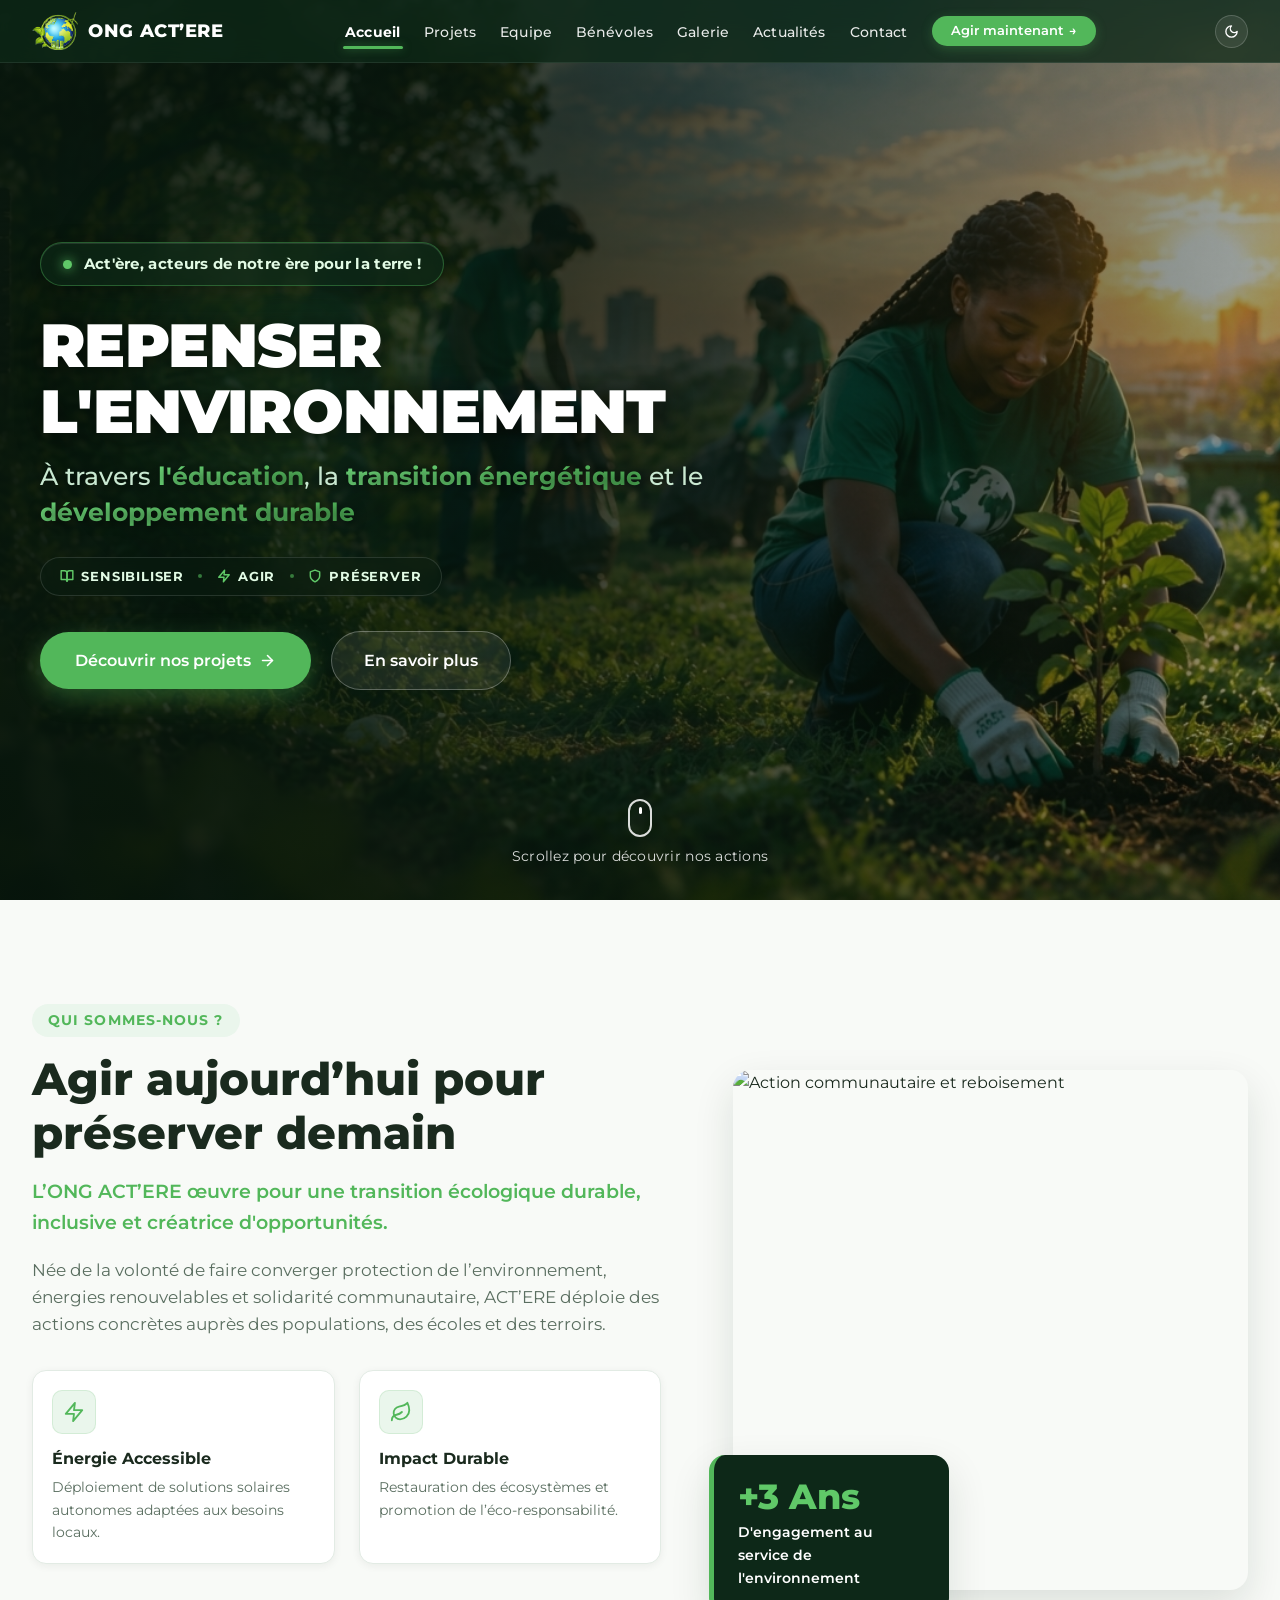
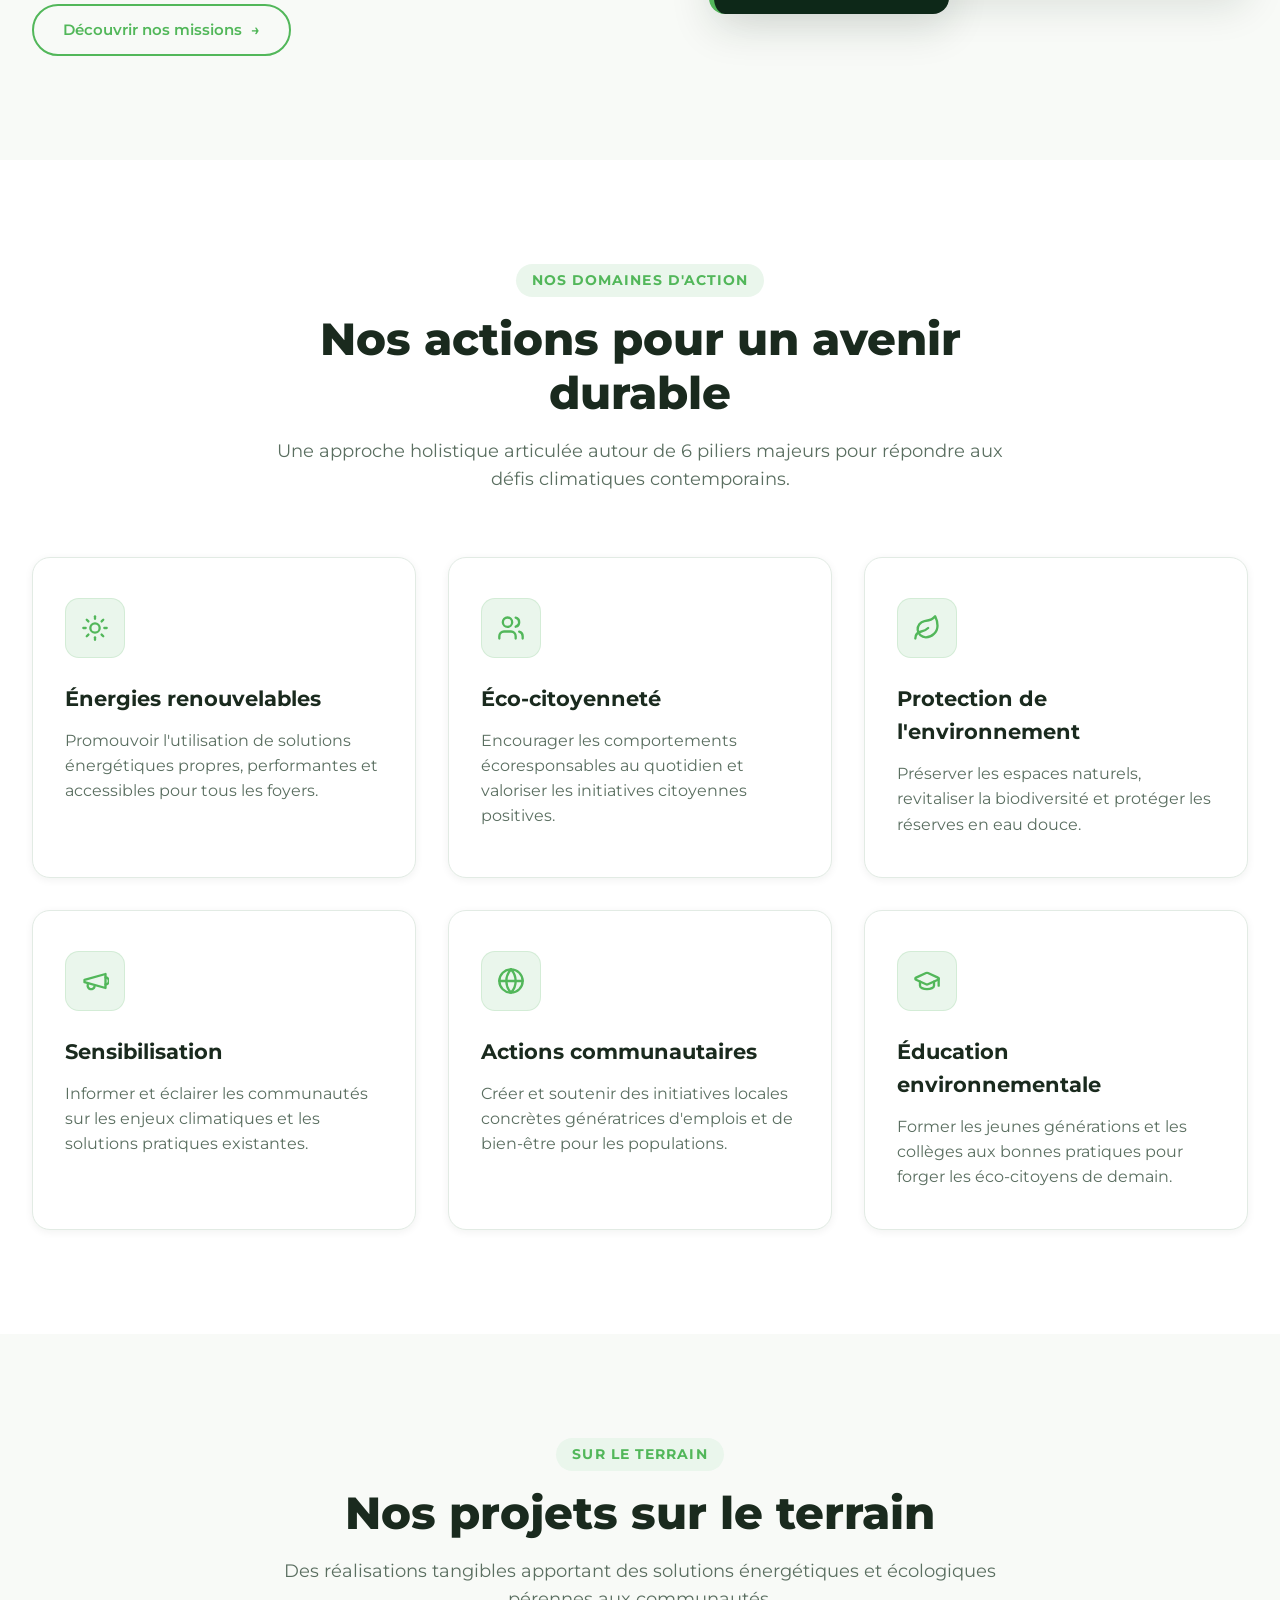
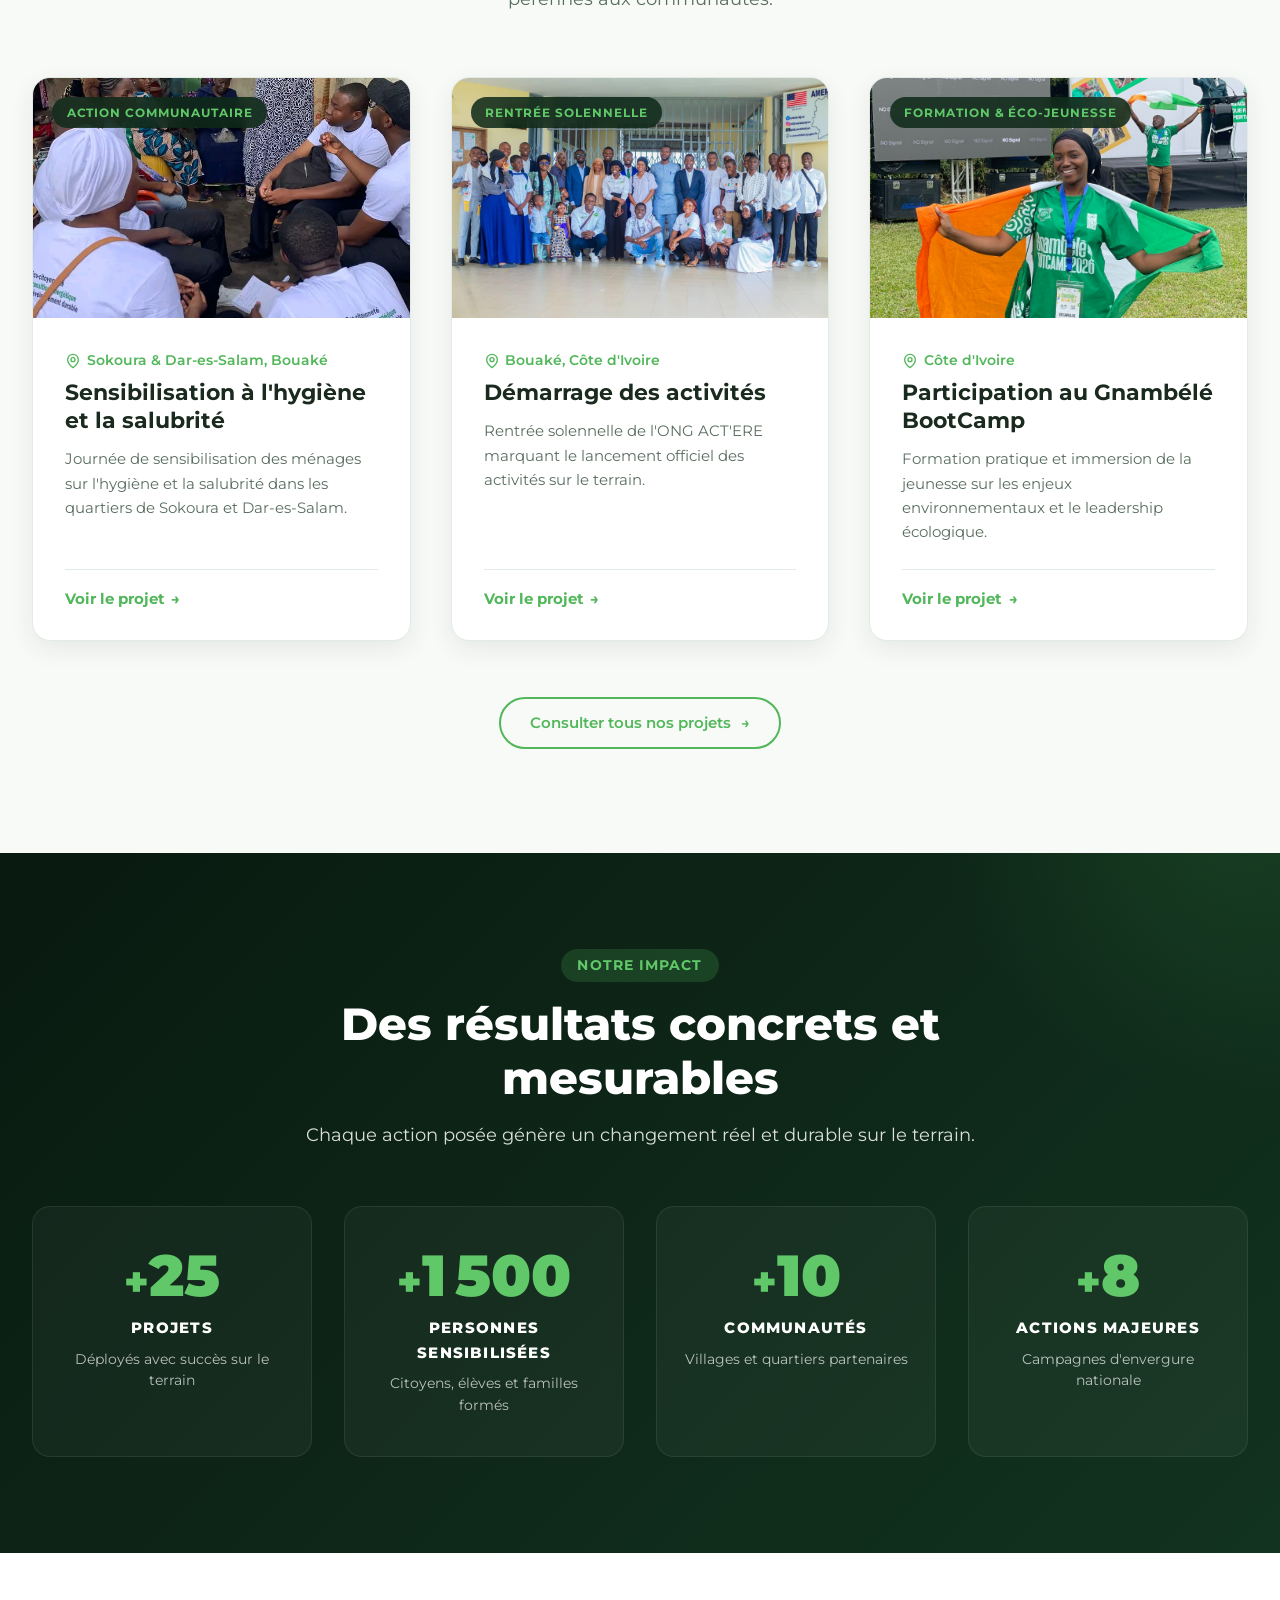
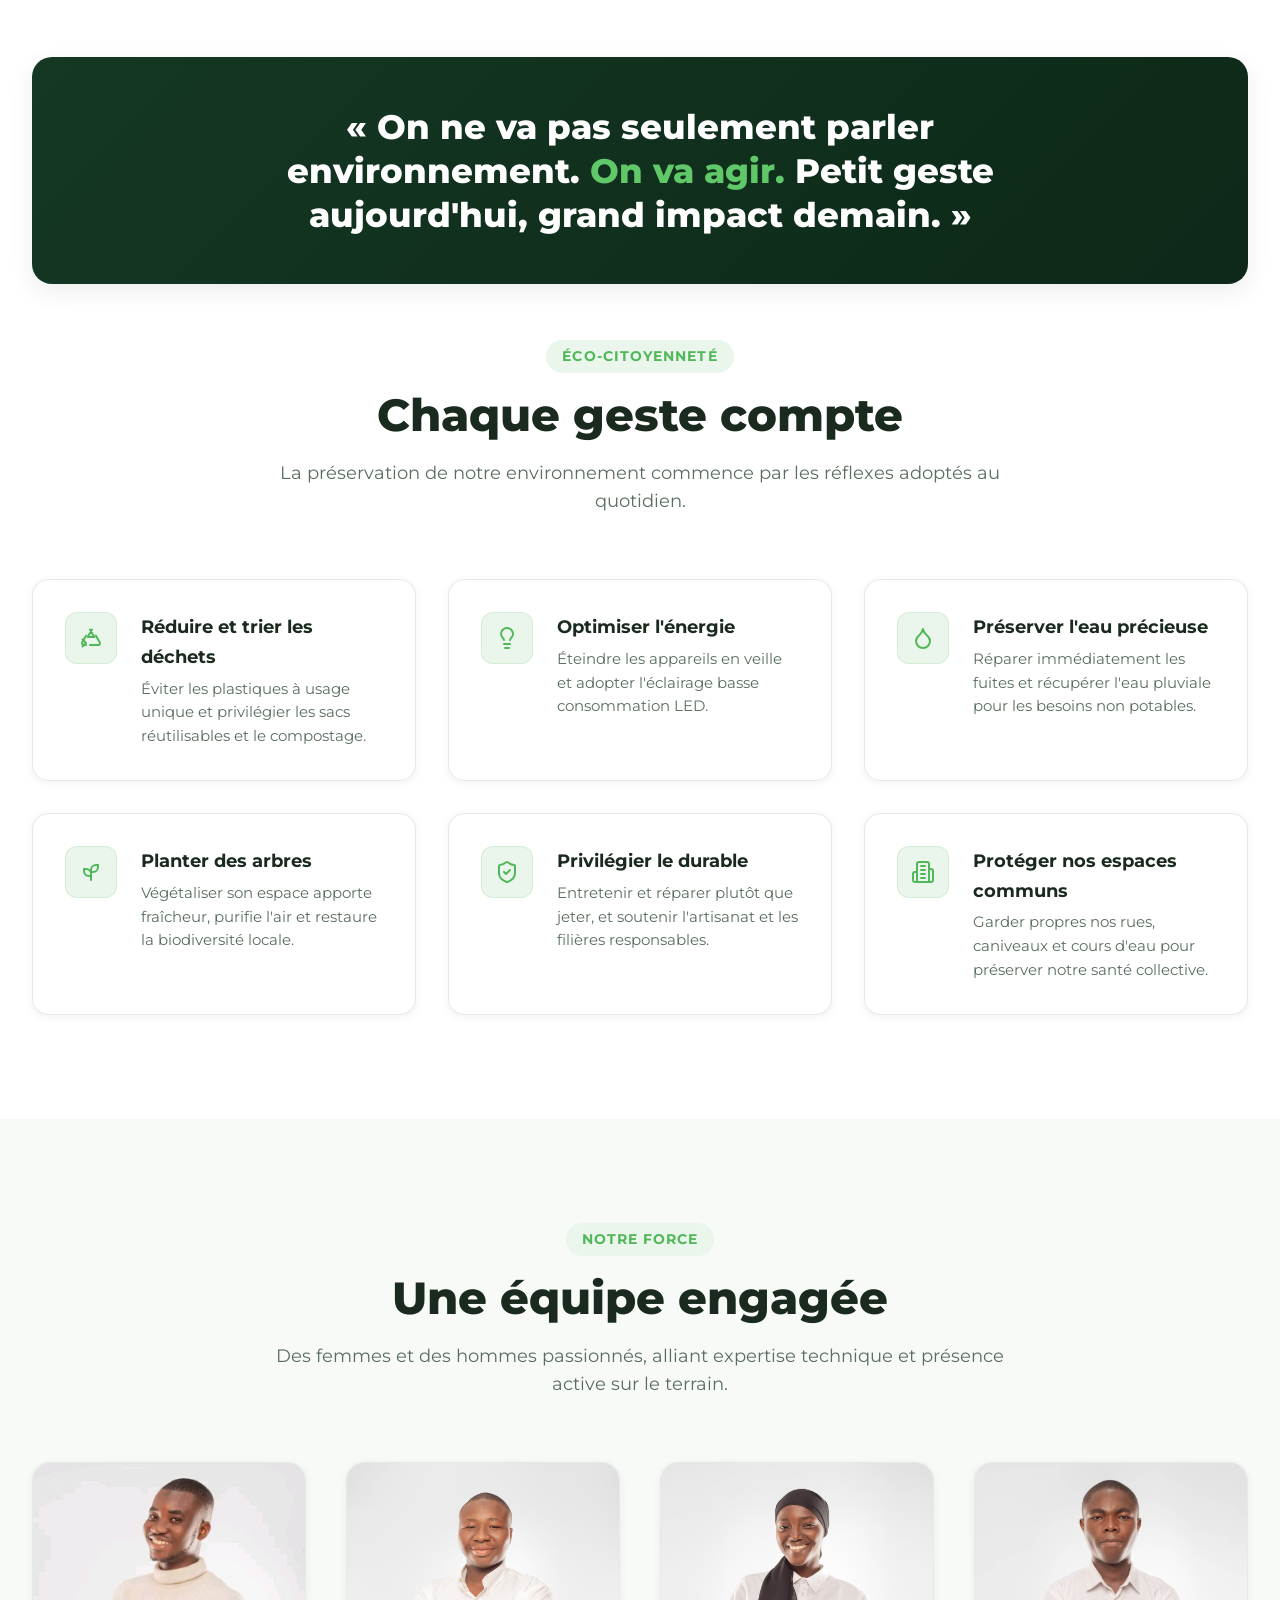
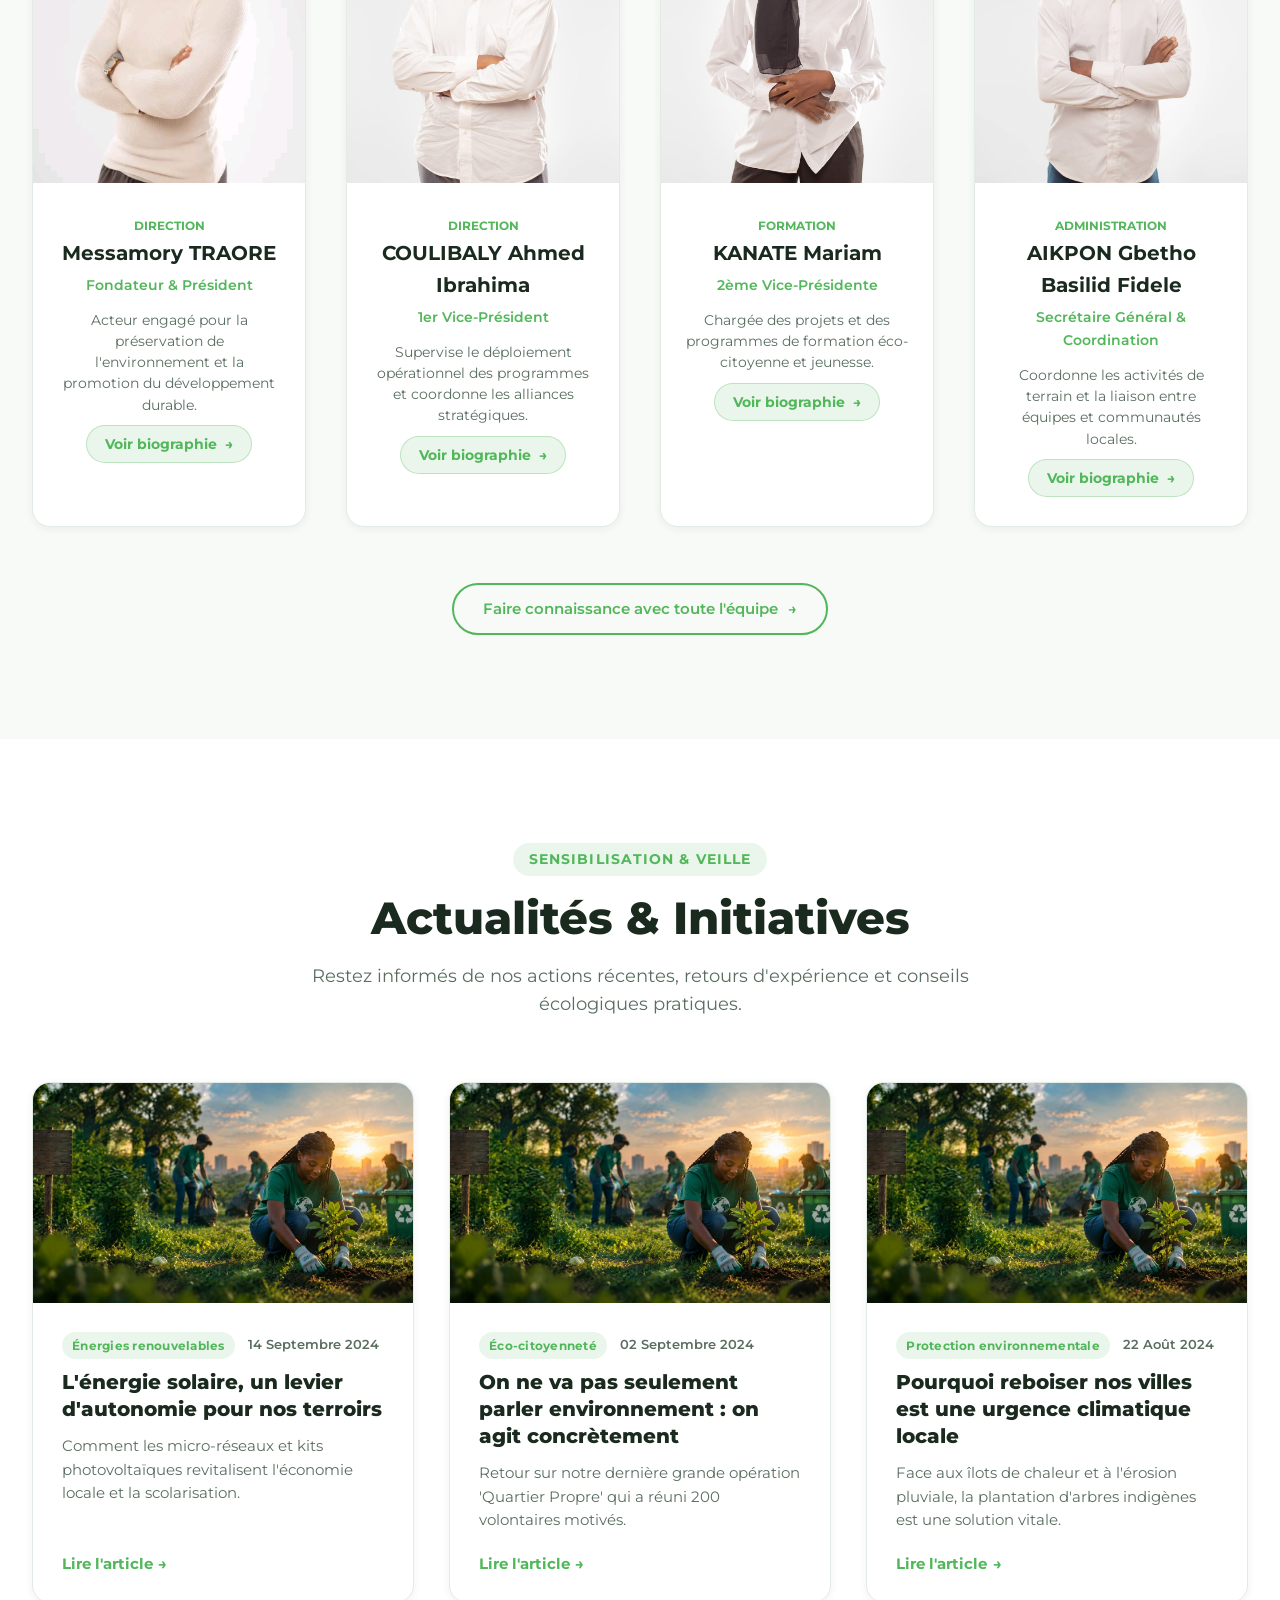
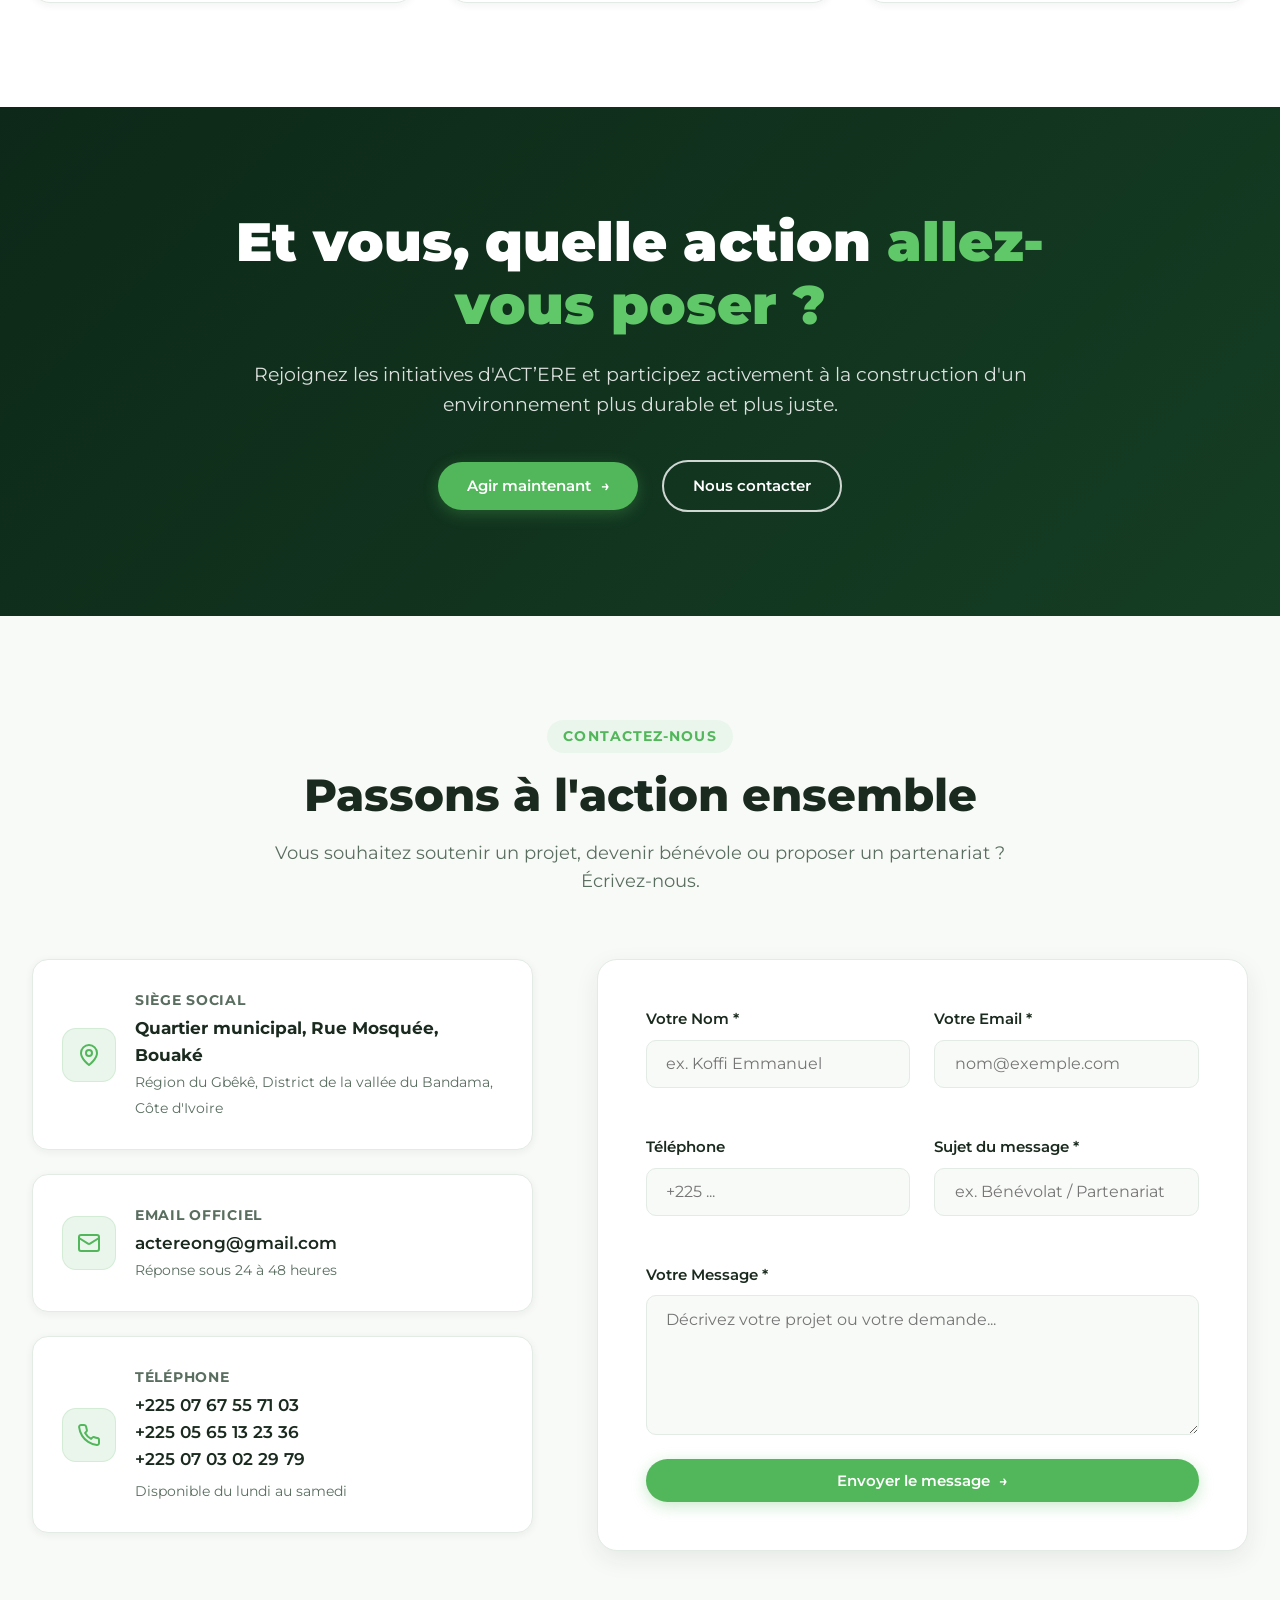
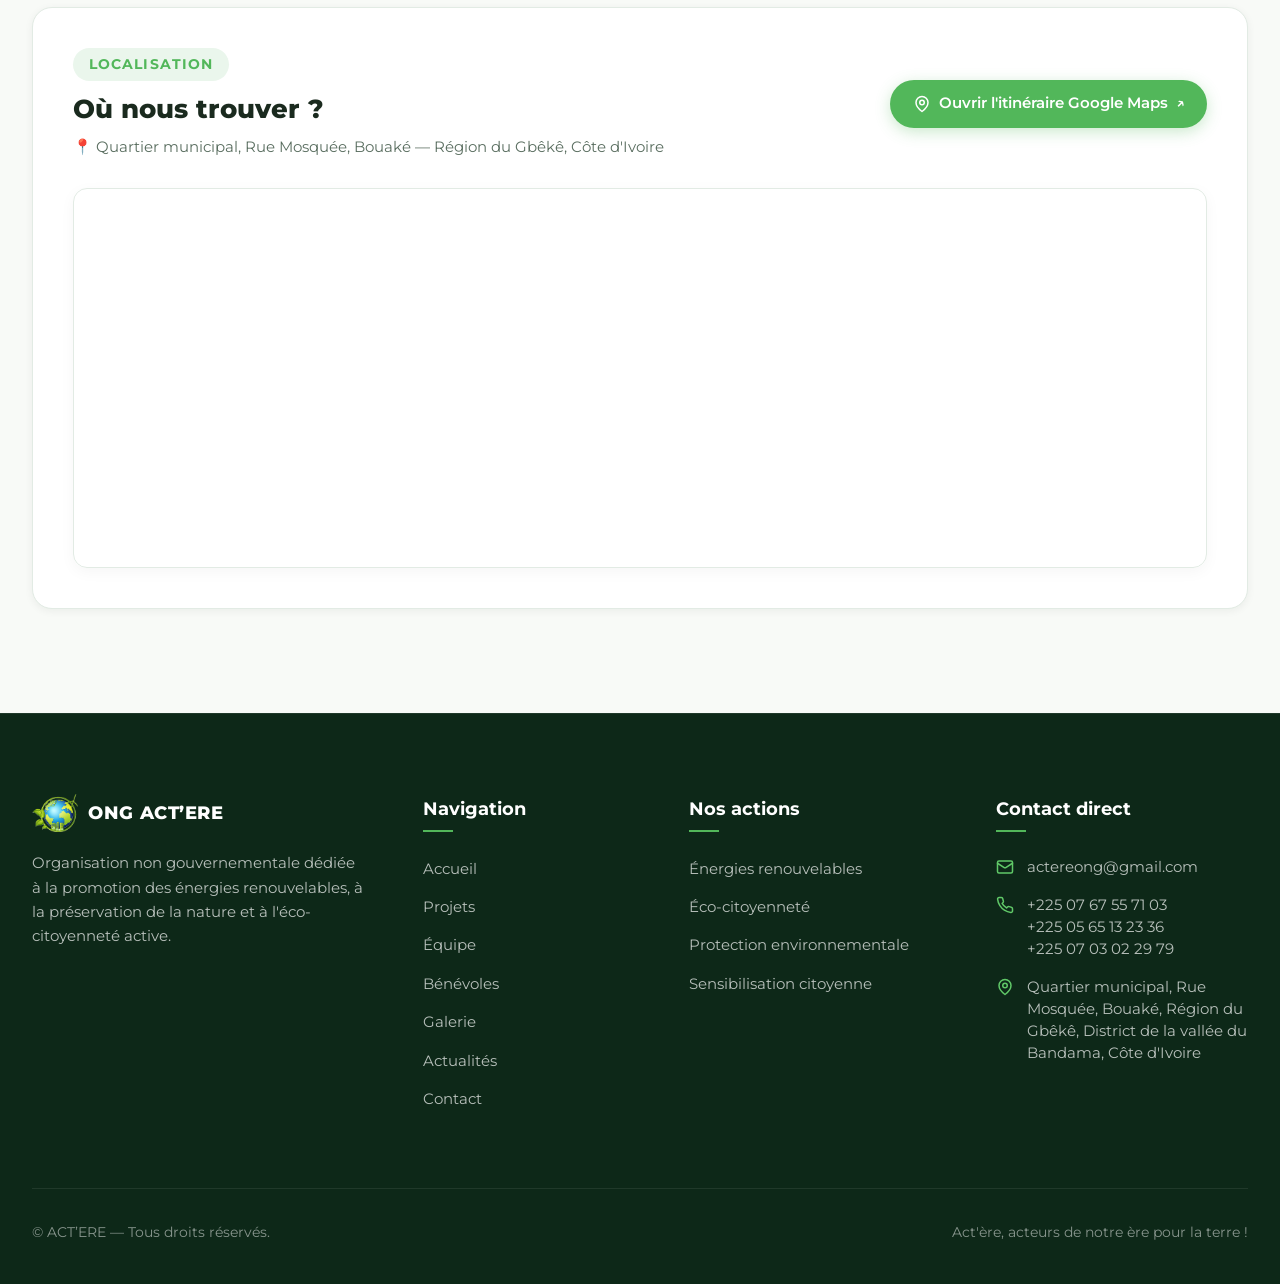
==== commit 6fae9c46: "Ajout de la carte interactive Google Maps pour la localisation du siege social a Bouake" ====
--- a/index.html
+++ b/index.html
@@ -836,6 +836,37 @@
                     </form>
                 </div>
             </div>
+
+            <!-- ==========================================================
+                 BLOC LOCALISATION DU SIÈGE SOCIAL (GOOGLE MAPS)
+                 ========================================================== -->
+            <div style="margin-top: 3.5rem; background: var(--bg-white); border-radius: 20px; box-shadow: var(--shadow-sm); border: 1px solid var(--border-color); padding: 2.5rem; overflow: hidden;">
+                <div style="display: flex; justify-content: space-between; align-items: center; flex-wrap: wrap; gap: 1.5rem; margin-bottom: 1.8rem;">
+                    <div>
+                        <span class="section-badge" style="margin-bottom: 0.5rem; display: inline-block;">Localisation</span>
+                        <h3 style="font-size: 1.6rem; font-weight: 800; color: var(--text-dark); margin-bottom: 0.3rem;">Où nous trouver ?</h3>
+                        <p style="color: var(--text-muted); font-size: 0.95rem; margin: 0;">
+                            📍 Quartier municipal, Rue Mosquée, Bouaké — Région du Gbêkê, Côte d'Ivoire
+                        </p>
+                    </div>
+                    <a href="https://www.google.com/maps/search/?api=1&query=Quartier+Municipal+Bouak%C3%A9+C%C3%B4te+d%27Ivoire" target="_blank" rel="noopener noreferrer" class="btn btn-primary" style="display: inline-flex; align-items: center; gap: 0.5rem; padding: 0.75rem 1.4rem; font-size: 0.92rem; text-decoration: none;">
+                        <svg xmlns="http://www.w3.org/2000/svg" width="18" height="18" viewBox="0 0 24 24" fill="none" stroke="currentColor" stroke-width="2" stroke-linecap="round" stroke-linejoin="round"><path d="M20 10c0 6-8 12-8 12s-8-6-8-12a8 8 0 0 1 16 0Z"/><circle cx="12" cy="10" r="3"/></svg>
+                        Ouvrir l'itinéraire Google Maps <span class="btn-arrow">↗</span>
+                    </a>
+                </div>
+                <div style="position: relative; width: 100%; height: 380px; border-radius: 14px; overflow: hidden; border: 1px solid var(--border-color); box-shadow: 0 4px 15px rgba(0,0,0,0.04);">
+                    <iframe 
+                        title="Localisation Siège ONG ACT'ERE - Bouaké"
+                        src="https://maps.google.com/maps?q=Quartier+Municipal+Bouak%C3%A9+C%C3%B4te+d%27Ivoire&t=&z=15&ie=UTF8&iwloc=&output=embed" 
+                        width="100%" 
+                        height="100%" 
+                        style="border:0;" 
+                        allowfullscreen="" 
+                        loading="lazy" 
+                        referrerpolicy="no-referrer-when-downgrade">
+                    </iframe>
+                </div>
+            </div>
         </div>
     </section>
 
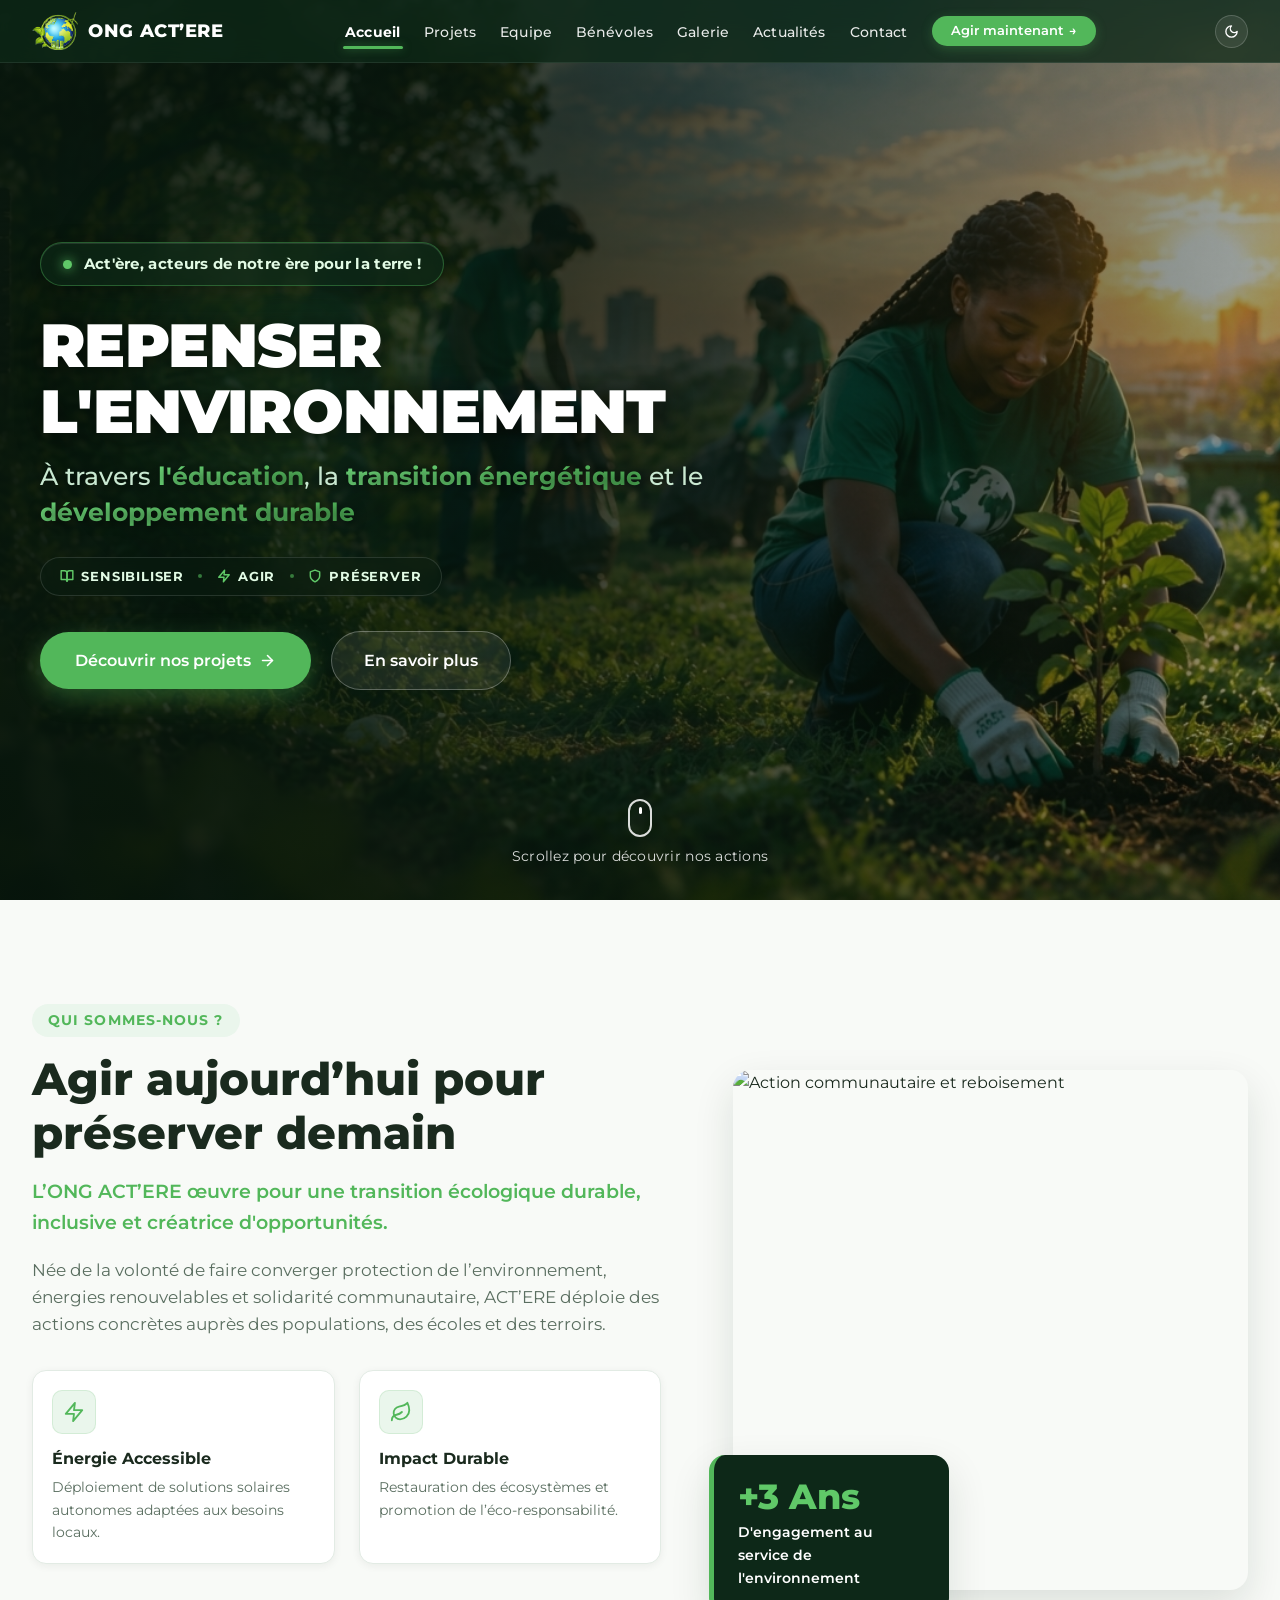
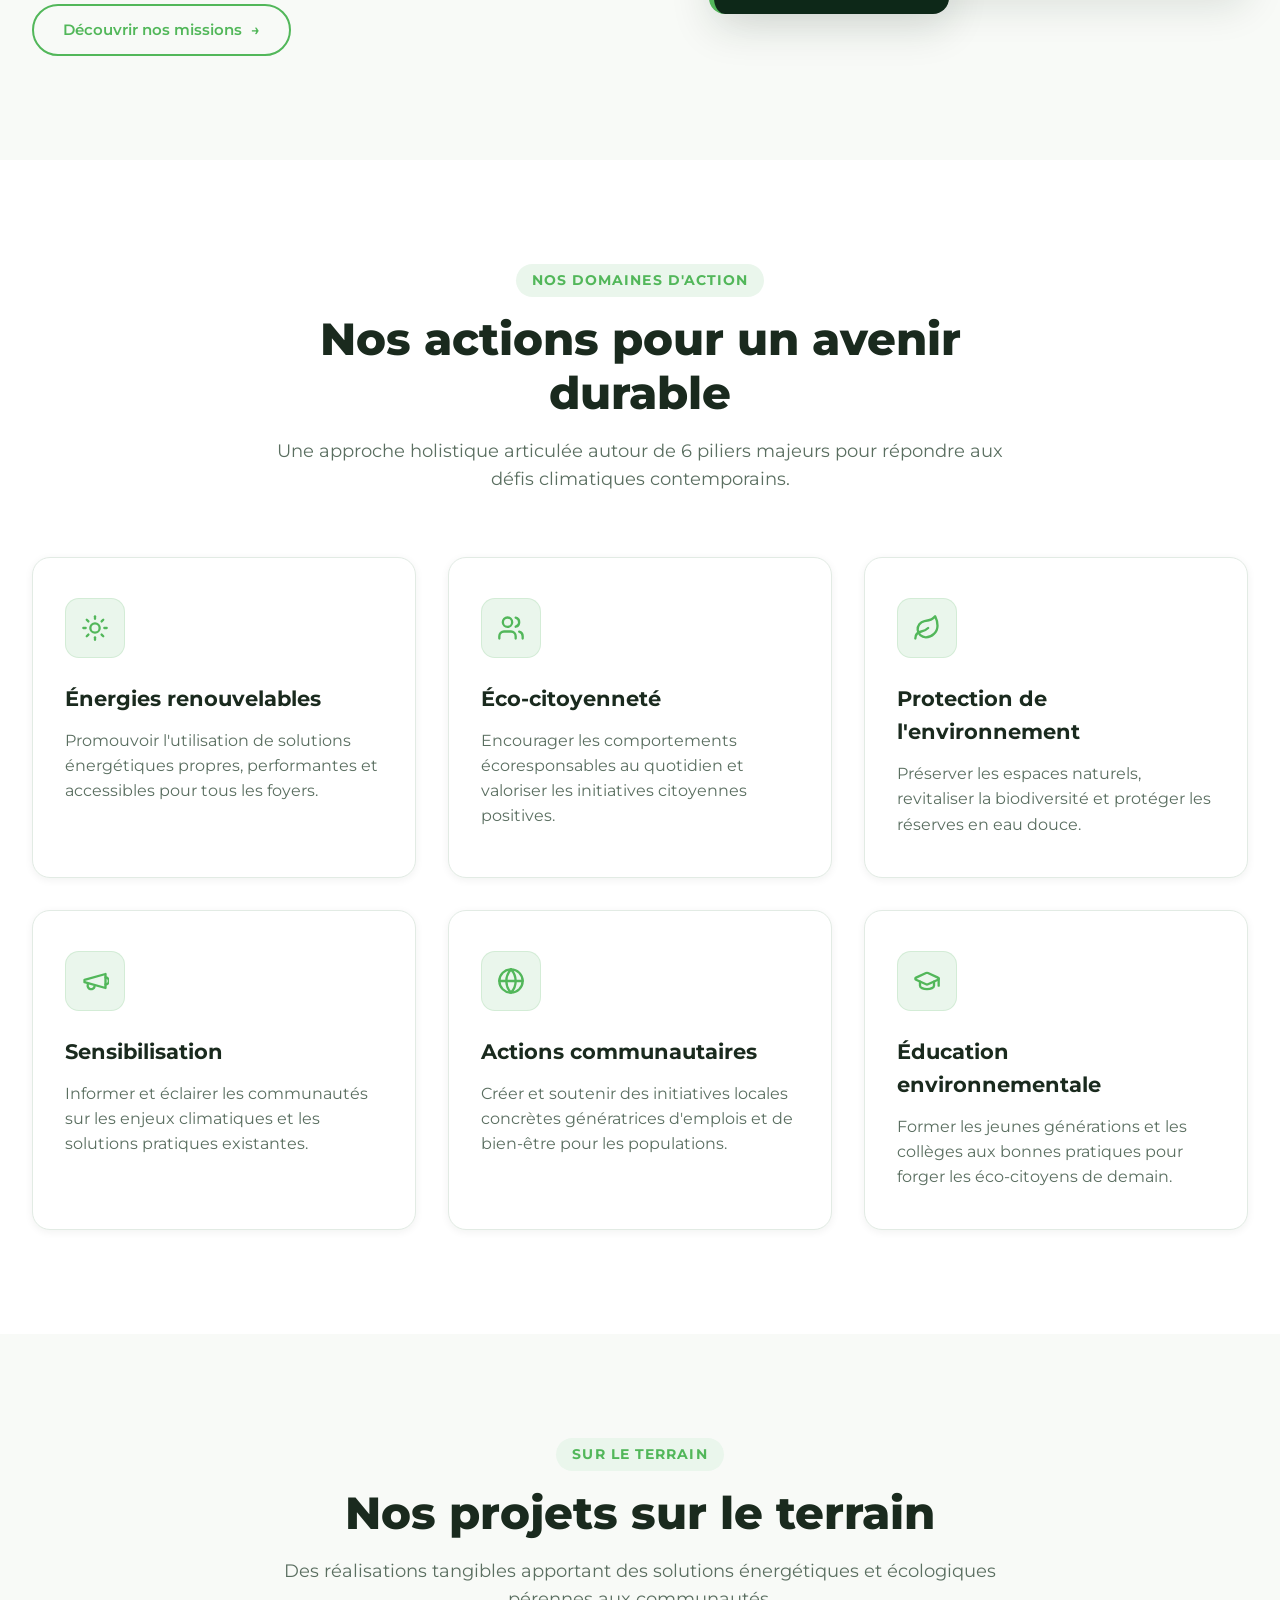
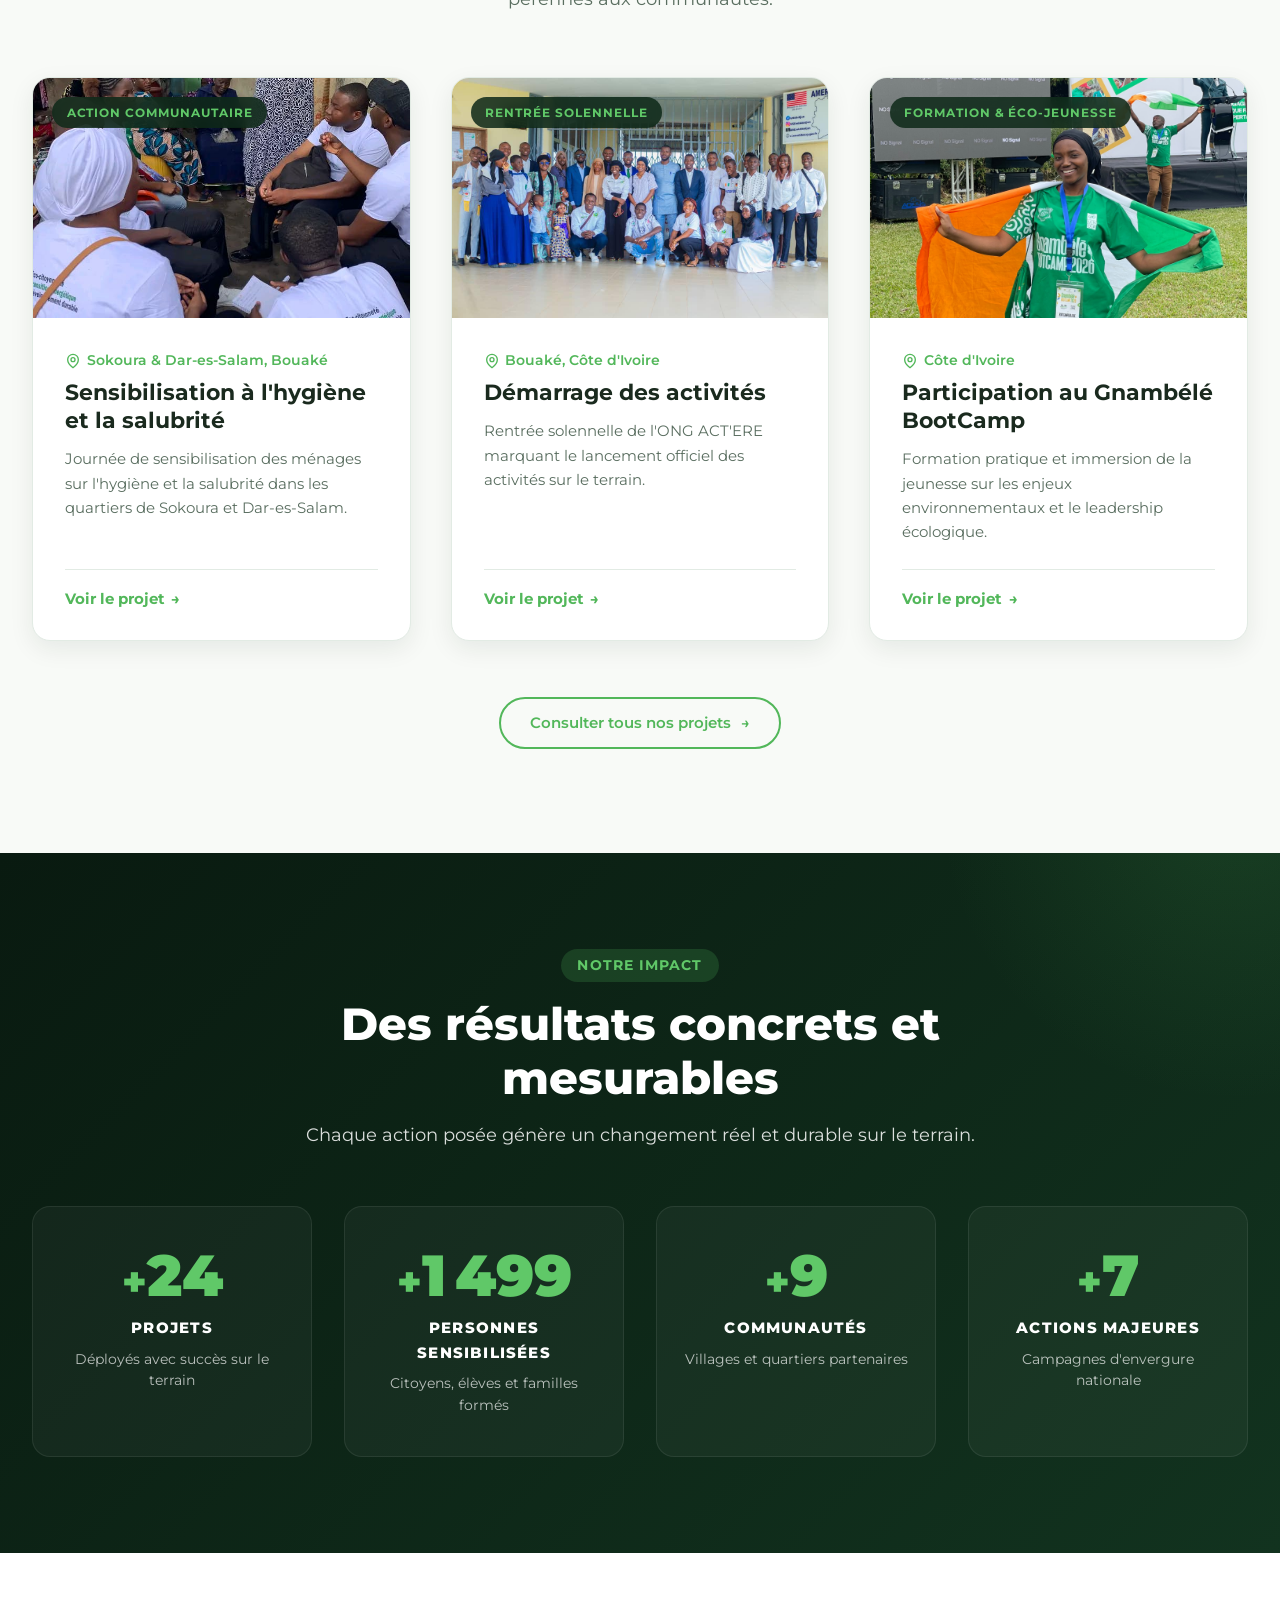
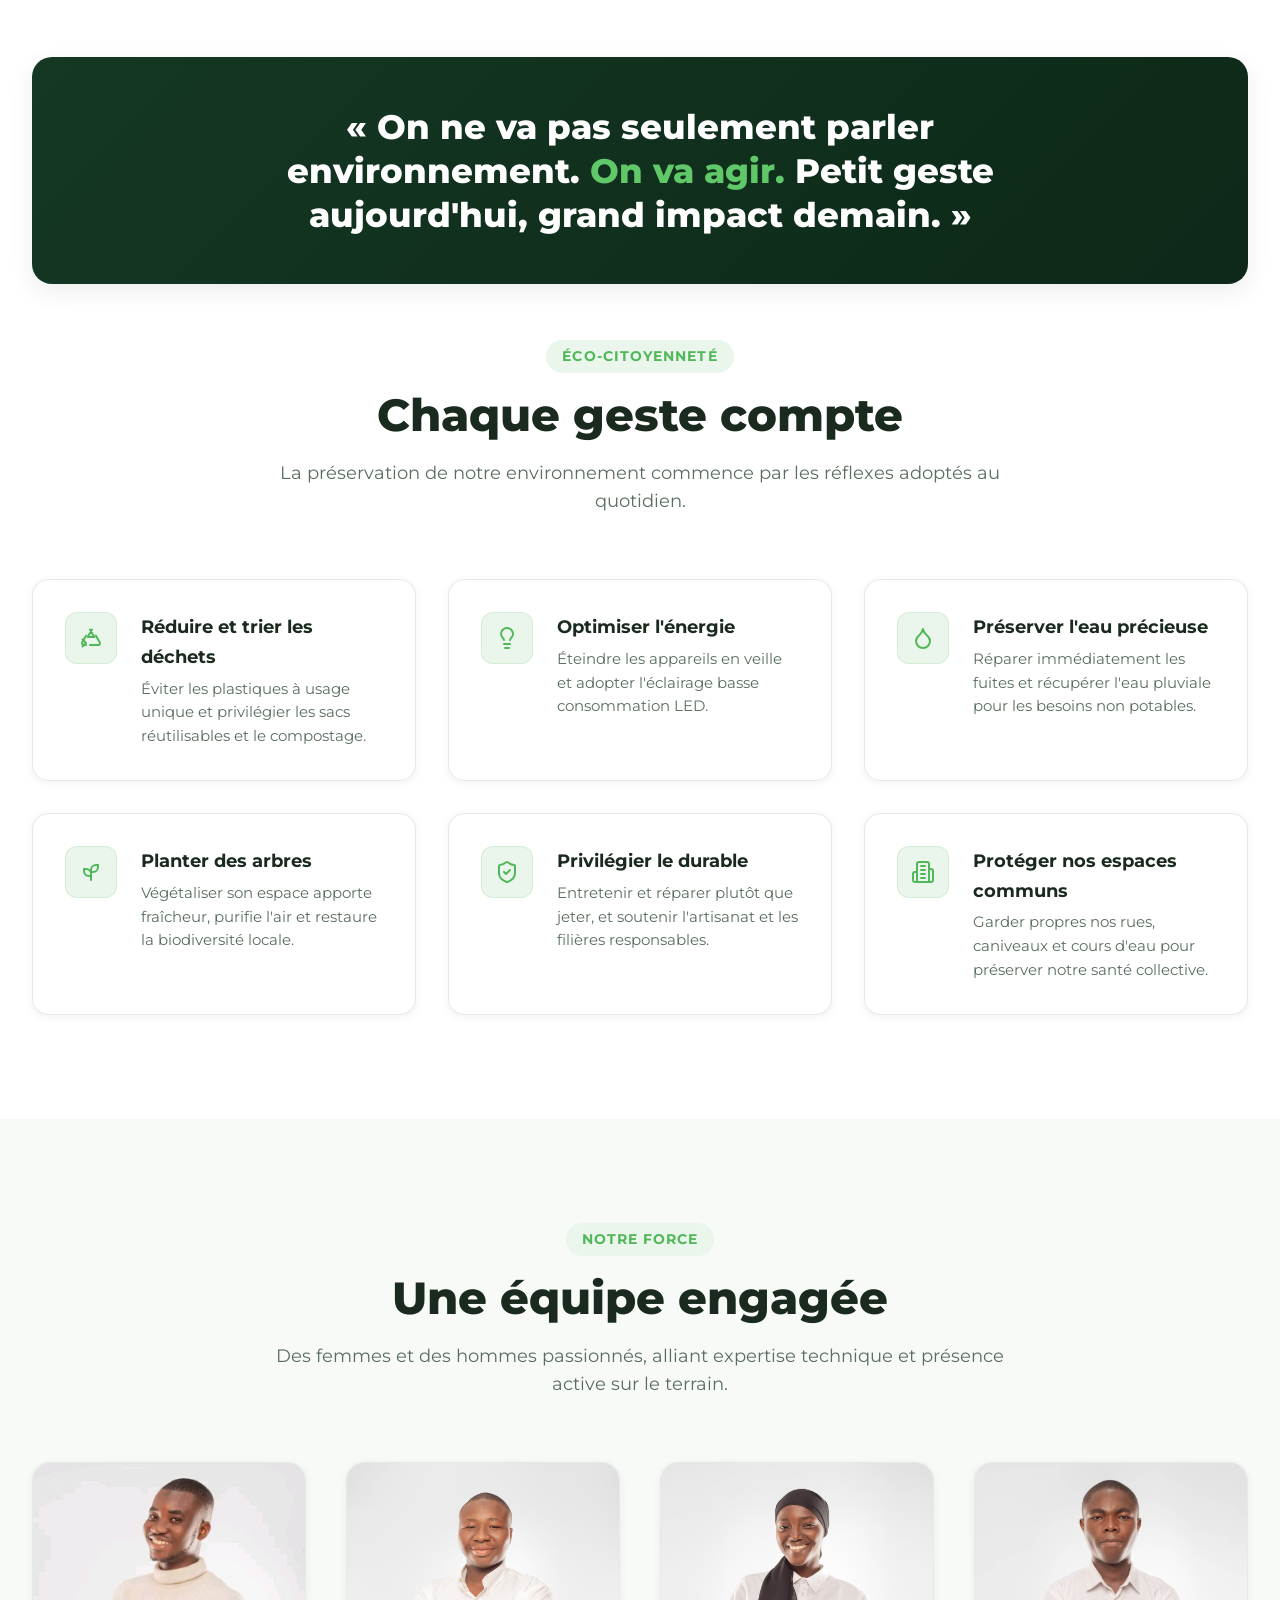
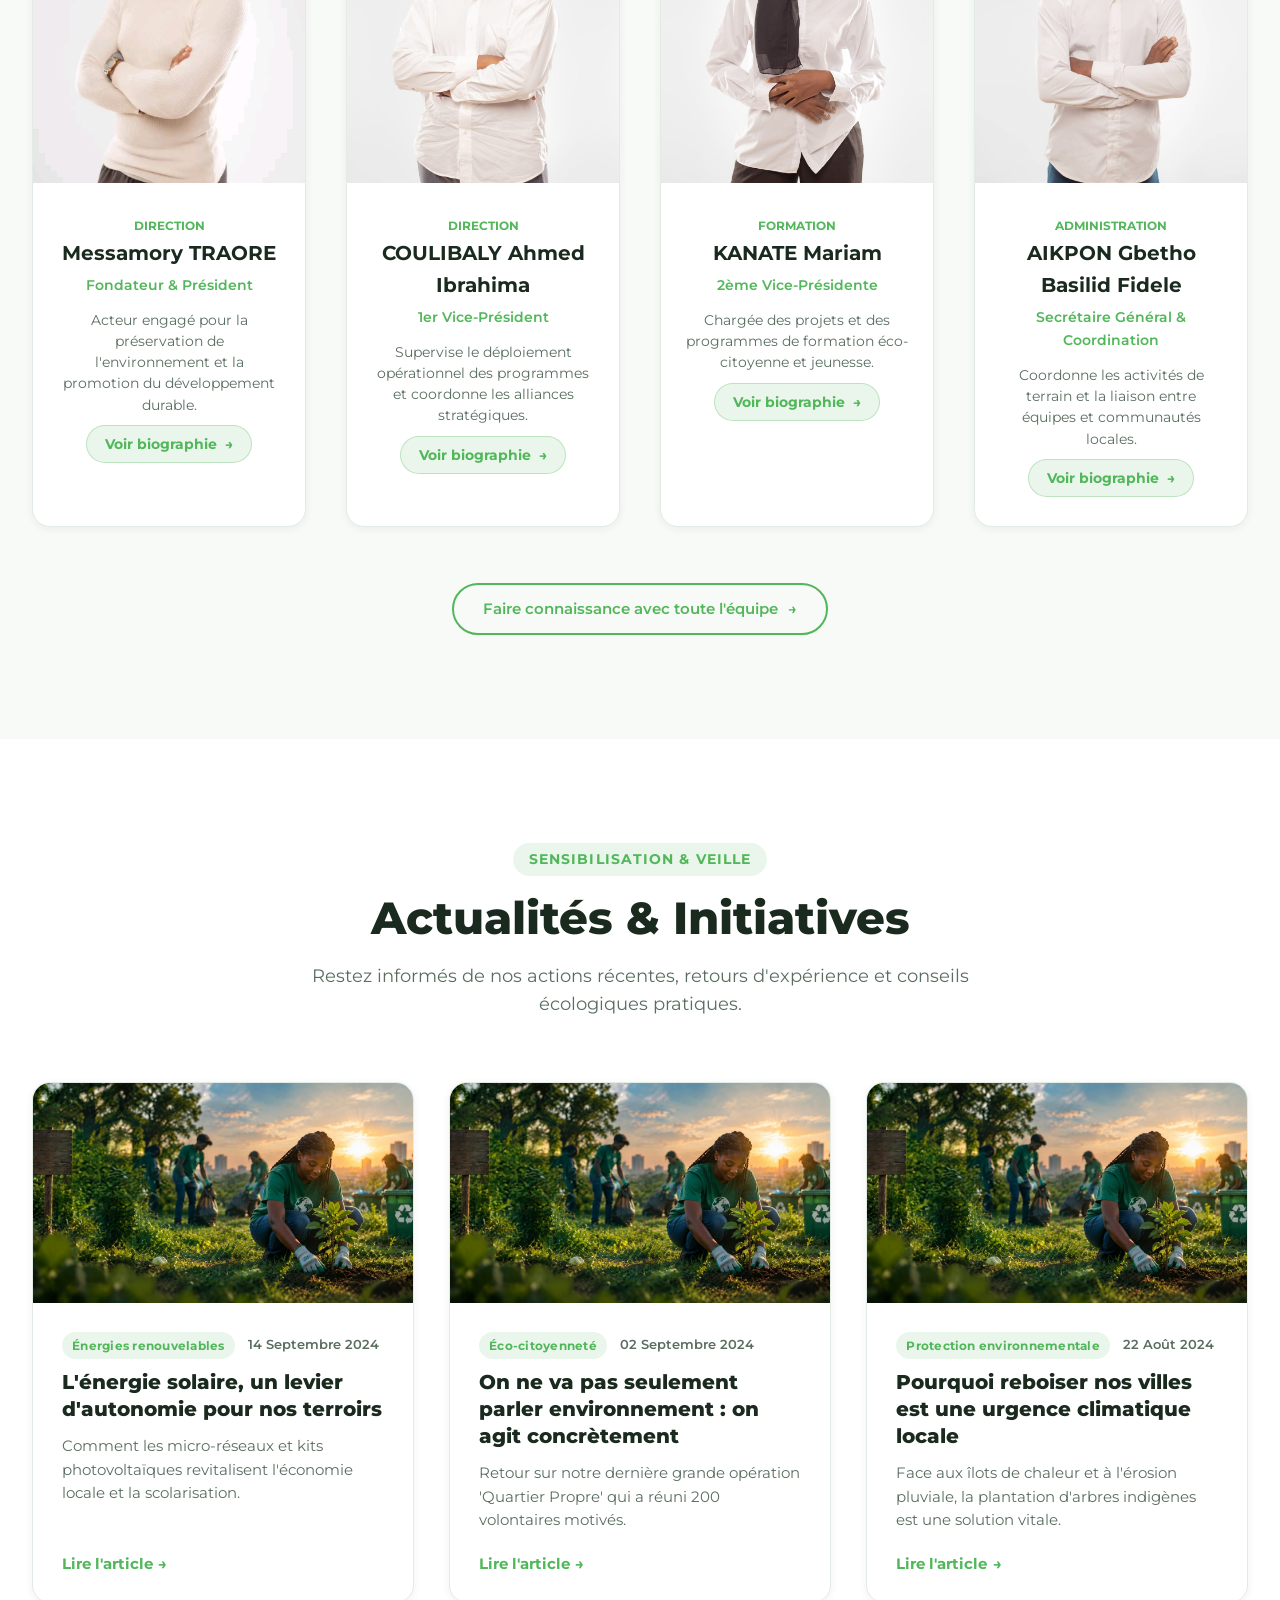
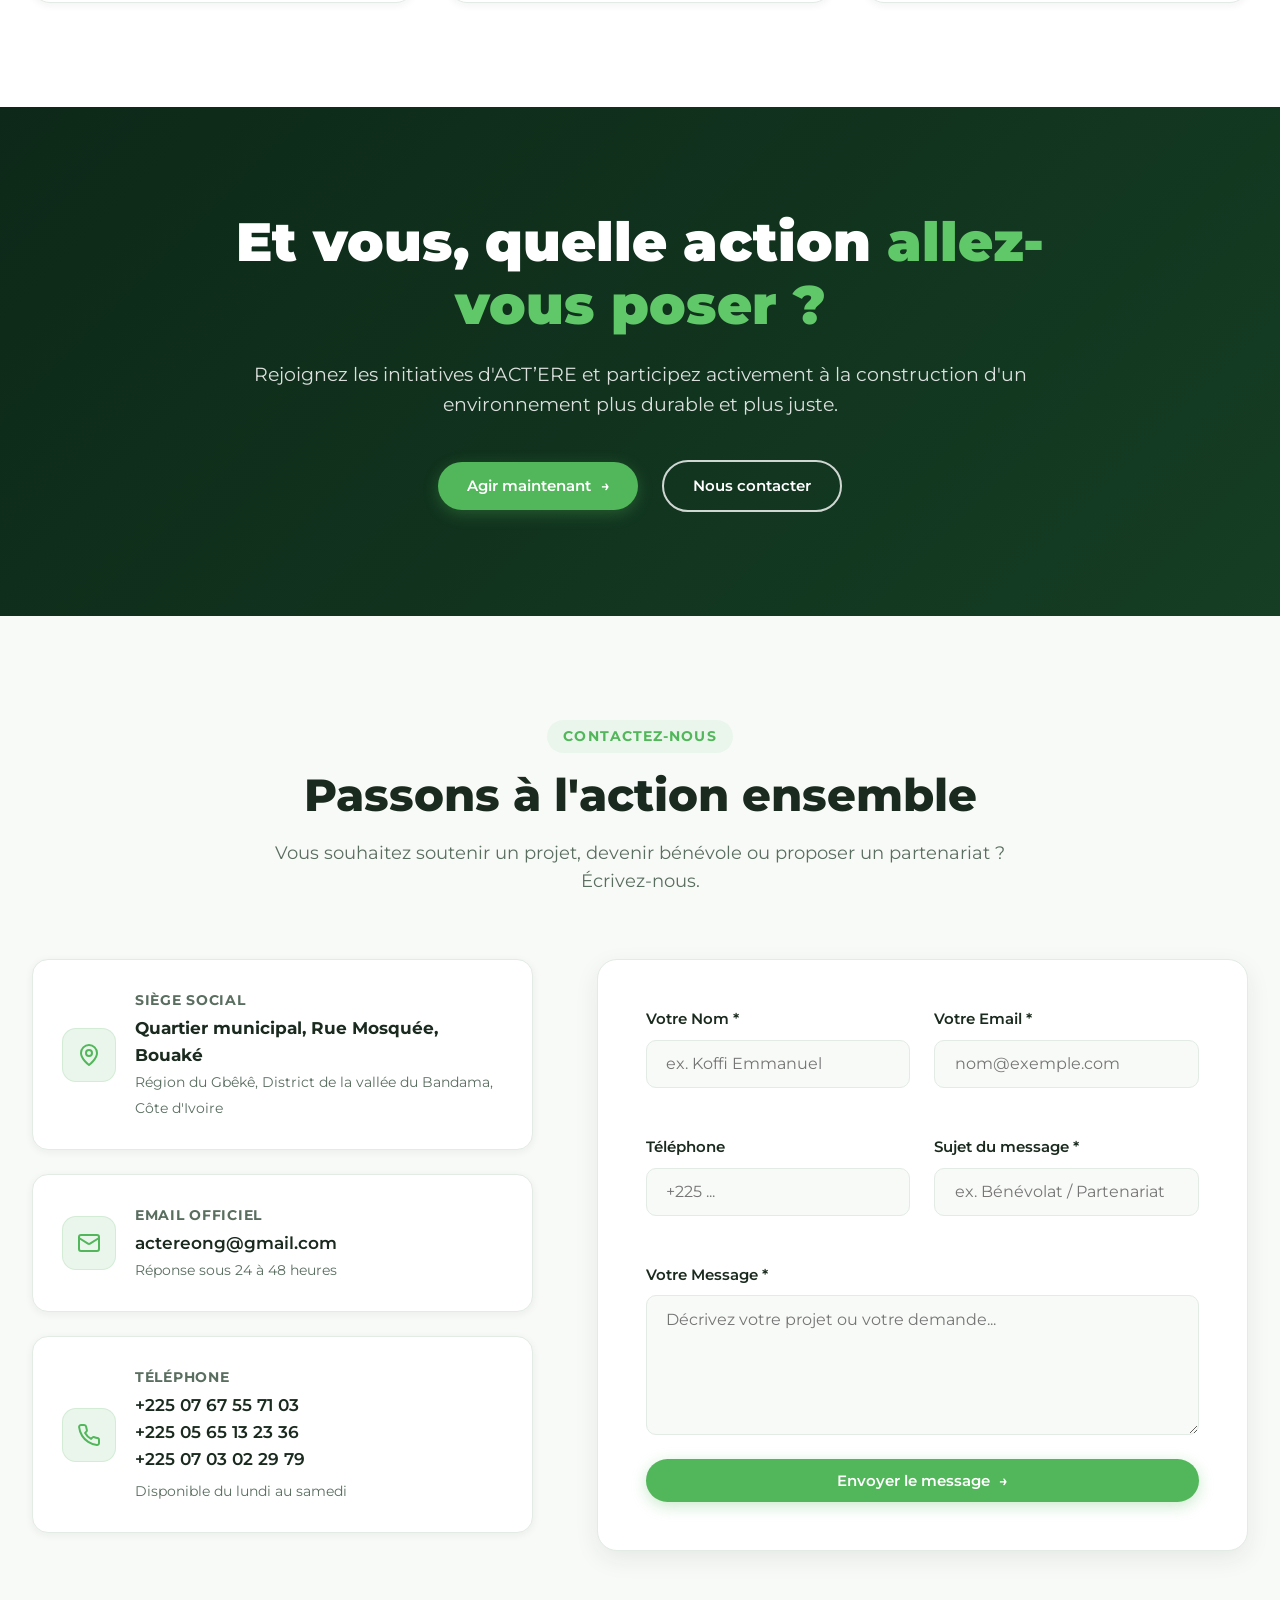
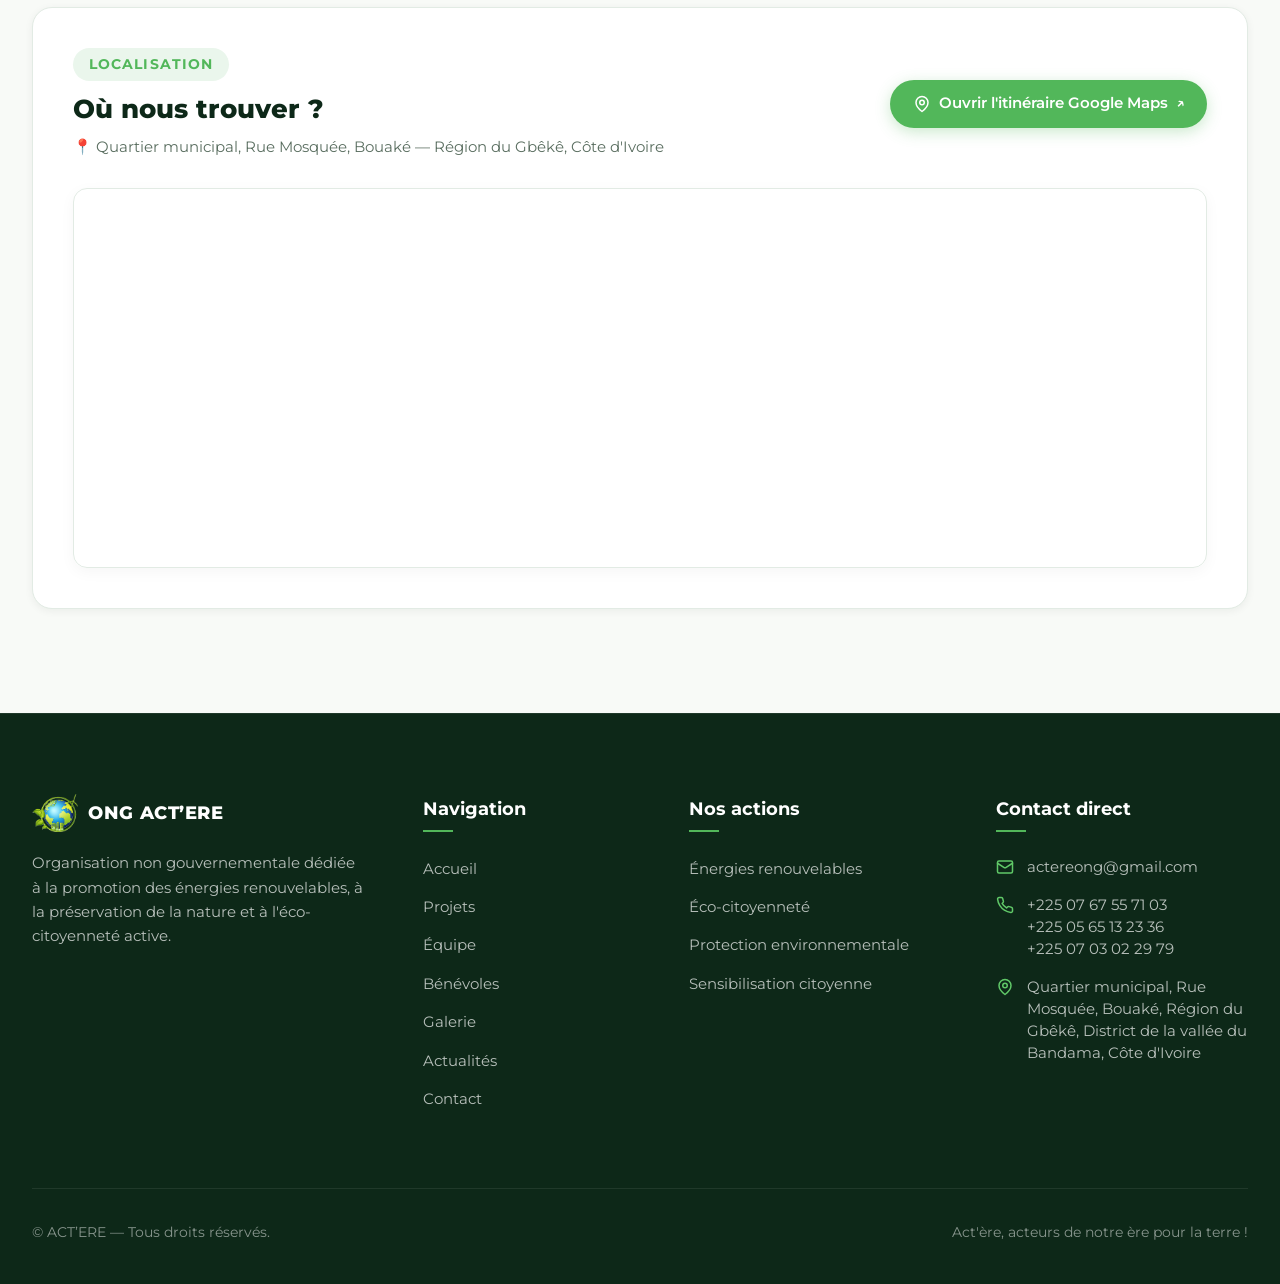
==== commit 88cbbe7a: "fix(theme): correction complete du mode sombre sur les cartes projets et conteneurs pour une lisibil" ====
--- a/index.html
+++ b/index.html
@@ -13,7 +13,7 @@
     <link href="https://fonts.googleapis.com/css2?family=Montserrat:ital,wght@0,300;0,400;0,500;0,600;0,700;0,800;0,900;1,400;1,600&display=swap" rel="stylesheet">
 
     <!-- Stylesheet -->
-    <link rel="stylesheet" href="css/style.css?v=2.6">
+    <link rel="stylesheet" href="css/style.css?v=2.7">
 
     <!-- Dark Mode Pré-initialisation pour éviter le clignotement -->
     <script>
--- a/css/style.css
+++ b/css/style.css
@@ -16,6 +16,7 @@
     --dark-forest: #0D2818;
     --forest-accent: #143823;
     --dark-surface: #0a1c11;
+    --text-dark: #0D2818;
     --text-main: #1A2A1E;
     --text-muted: #5A6E60;
     --text-light: #F4F7F4;
@@ -41,8 +42,10 @@
 [data-theme="dark"] {
     --bg-white: #08140B;
     --bg-light: #0D1E12;
+    --text-dark: #FFFFFF;
     --text-main: #E5EFE7;
     --text-muted: #A3BAAA;
+    --dark-forest: #E5EFE7;
     --border-color: #173721;
     --card-border: rgba(82, 183, 90, 0.25);
     --light-green-bg: #122B1A;
@@ -75,6 +78,9 @@
 /* Cartes & Conteneurs */
 [data-theme="dark"] .pillar-card,
 [data-theme="dark"] .project-card,
+[data-theme="dark"] .project-vertical-item,
+[data-theme="dark"] .proj-item-card,
+[data-theme="dark"] .proj-full-card,
 [data-theme="dark"] .article-card,
 [data-theme="dark"] .impact-card,
 [data-theme="dark"] .team-card,
@@ -94,6 +100,7 @@
 
 [data-theme="dark"] .pillar-card:hover,
 [data-theme="dark"] .project-card:hover,
+[data-theme="dark"] .project-vertical-item:hover,
 [data-theme="dark"] .article-card:hover,
 [data-theme="dark"] .team-card:hover,
 [data-theme="dark"] .team-card-detailed:hover,
@@ -107,10 +114,12 @@
 /* Titres & Typographie */
 [data-theme="dark"] .pillar-title,
 [data-theme="dark"] .project-title,
+[data-theme="dark"] .proj-item-title,
 [data-theme="dark"] .article-title,
 [data-theme="dark"] .team-name,
 [data-theme="dark"] .team-card-name,
 [data-theme="dark"] .section-title,
+[data-theme="dark"] .initiatives-title,
 [data-theme="dark"] .contact-form-title,
 [data-theme="dark"] .action-card h3,
 [data-theme="dark"] .highlight-item h4,
@@ -122,6 +131,7 @@
 
 [data-theme="dark"] .section-description,
 [data-theme="dark"] .project-description,
+[data-theme="dark"] .proj-item-desc,
 [data-theme="dark"] .article-excerpt,
 [data-theme="dark"] .team-bio,
 [data-theme="dark"] .about-text,
@@ -130,6 +140,26 @@
 [data-theme="dark"] .highlight-item p,
 [data-theme="dark"] .director-statement,
 [data-theme="dark"] .footer-desc {
+    color: #A6BFAD !important;
+}
+
+[data-theme="dark"] .proj-tag-pill,
+[data-theme="dark"] .project-badge-tag {
+    background: rgba(13, 30, 18, 0.92) !important;
+    color: #64D770 !important;
+    border: 1px solid rgba(82, 183, 90, 0.3) !important;
+}
+
+[data-theme="dark"] .stay-inspired-card {
+    background: #0F2A17 !important;
+    border-color: #1C482A !important;
+}
+
+[data-theme="dark"] .stay-inspired-title {
+    color: #FFFFFF !important;
+}
+
+[data-theme="dark"] .stay-inspired-desc {
     color: #A6BFAD !important;
 }
 
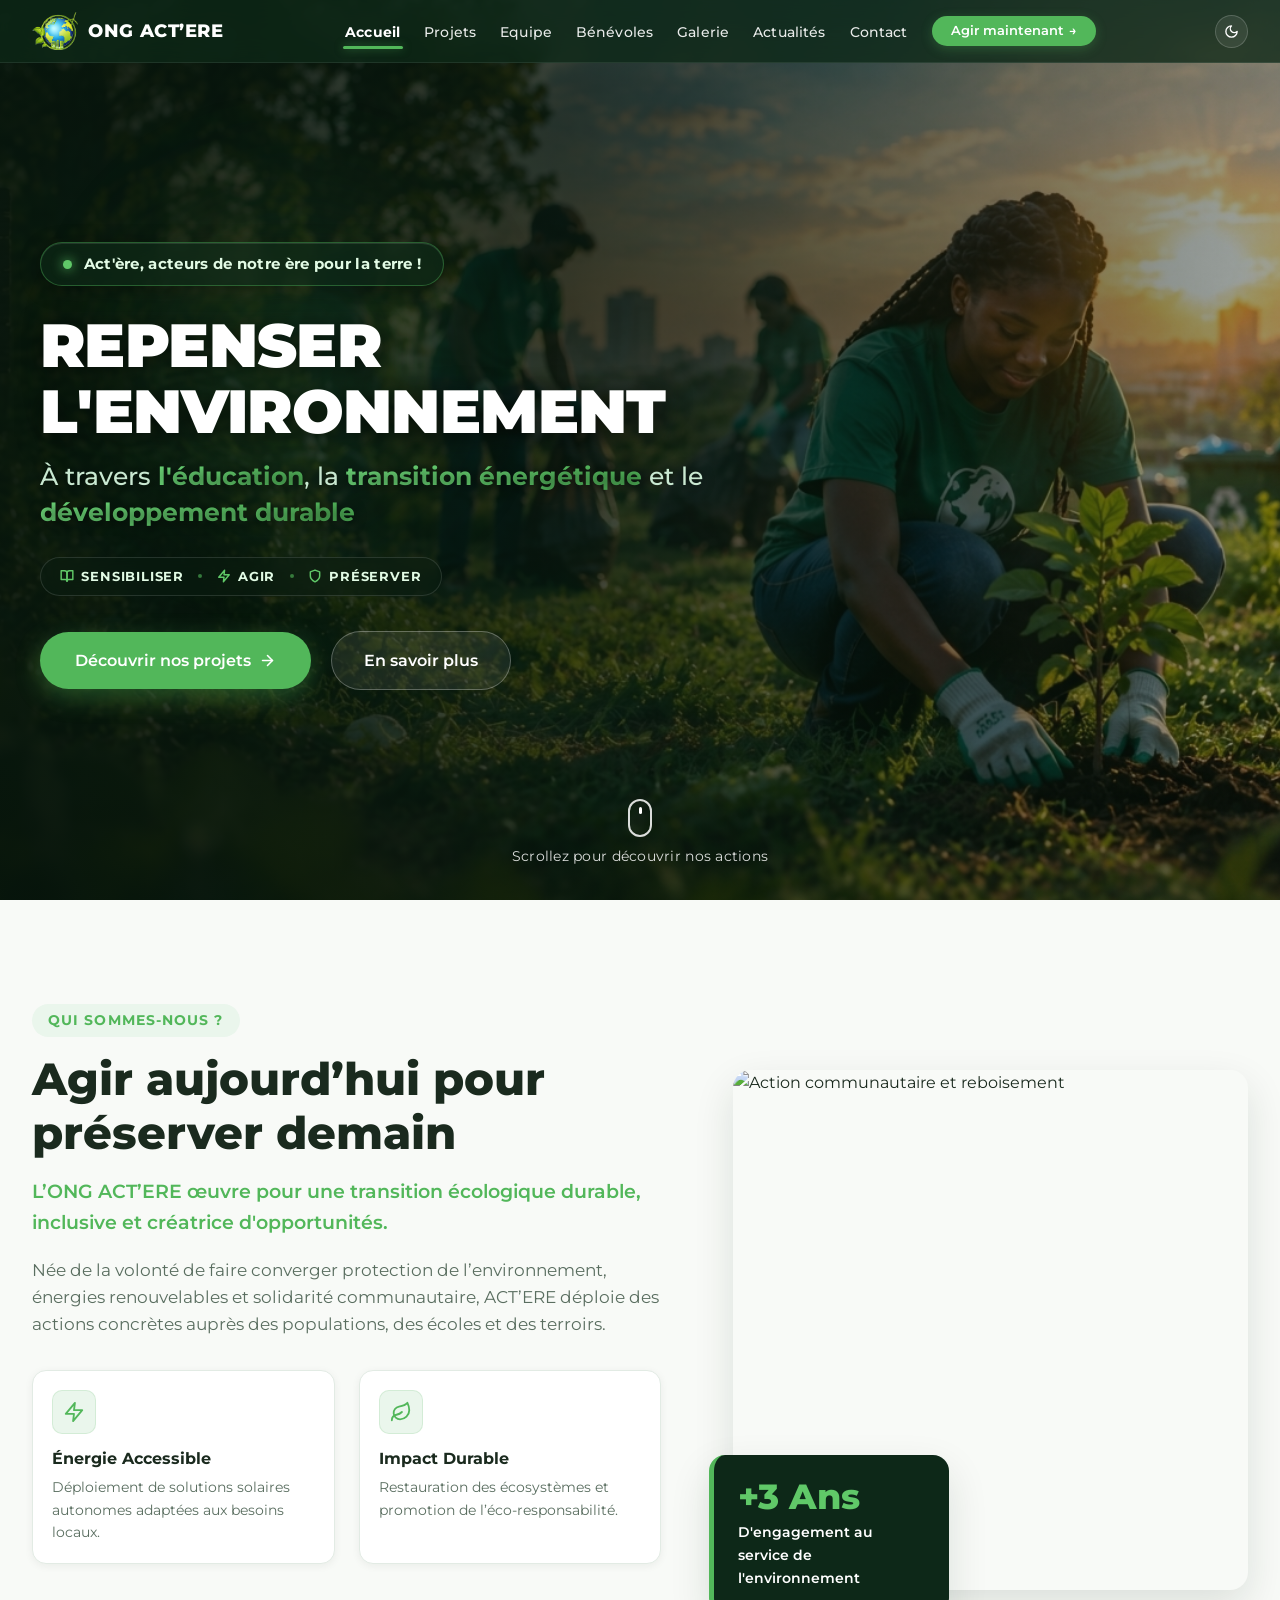
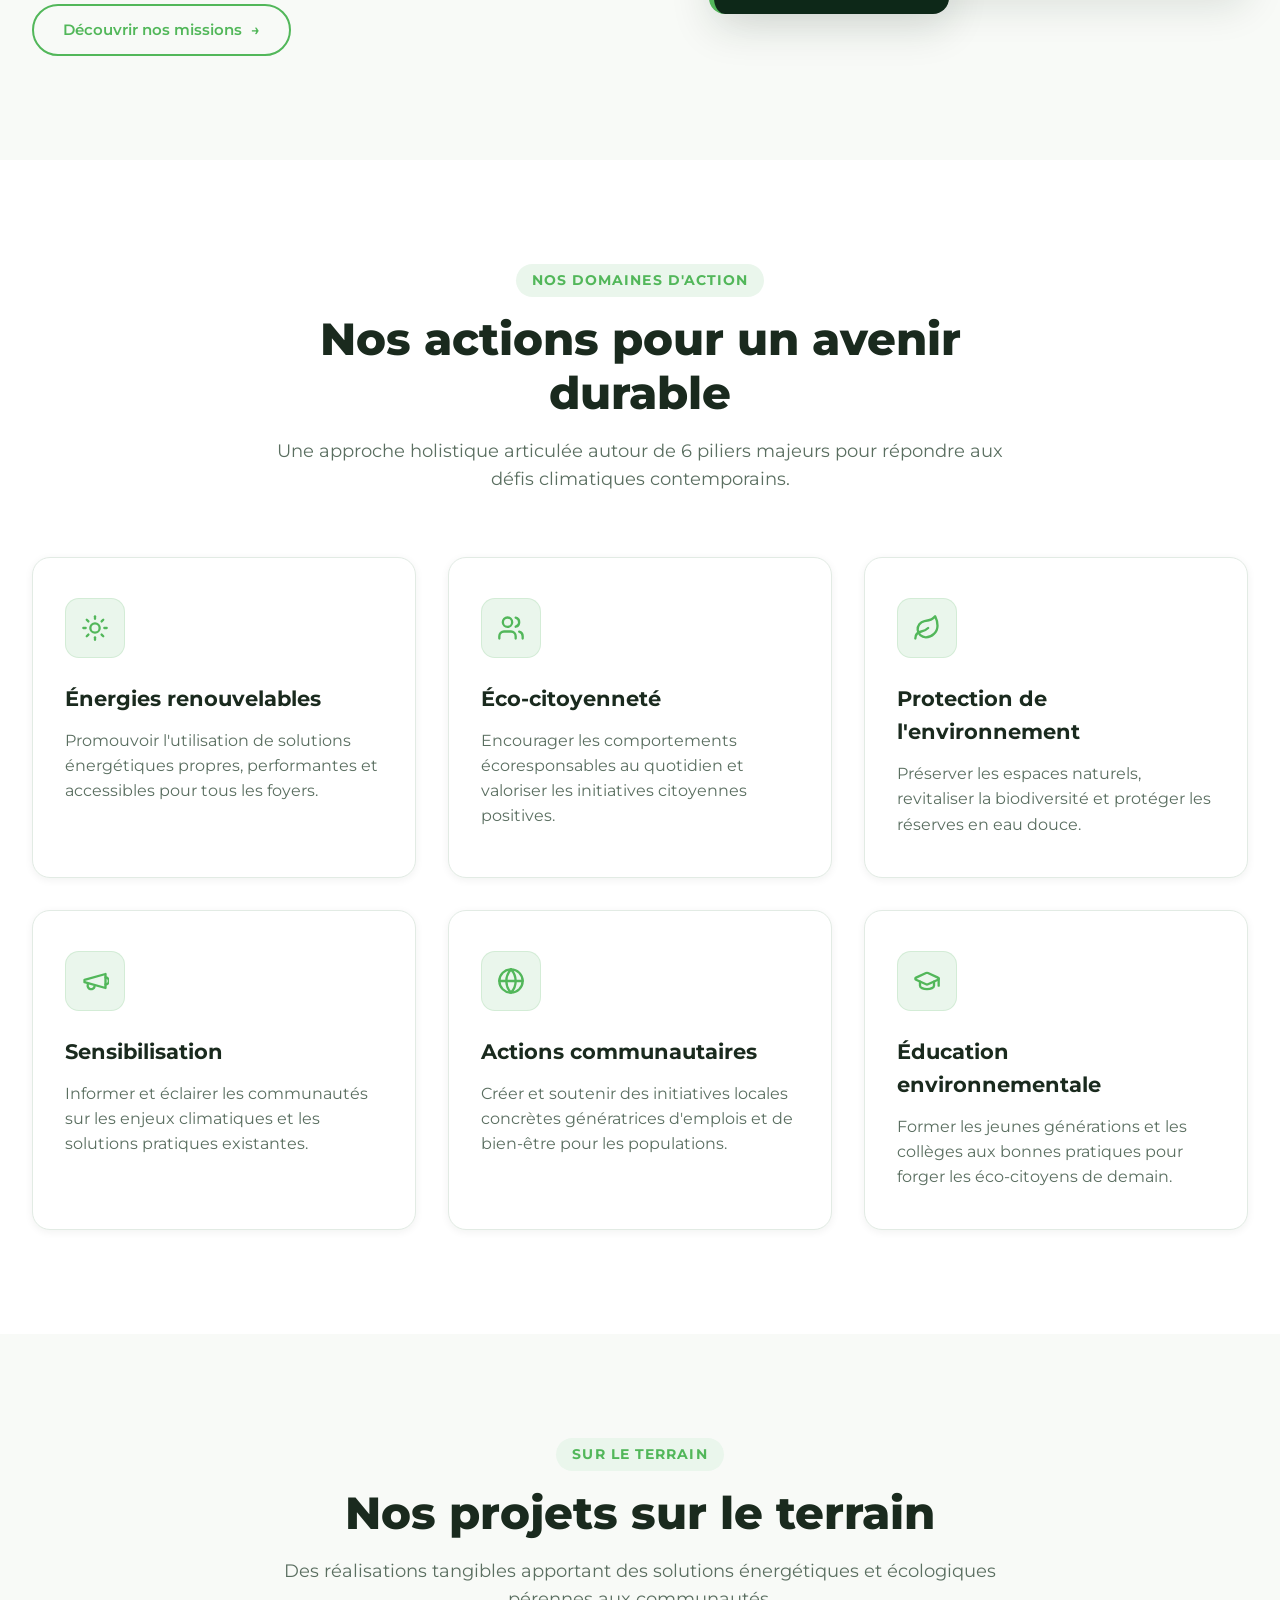
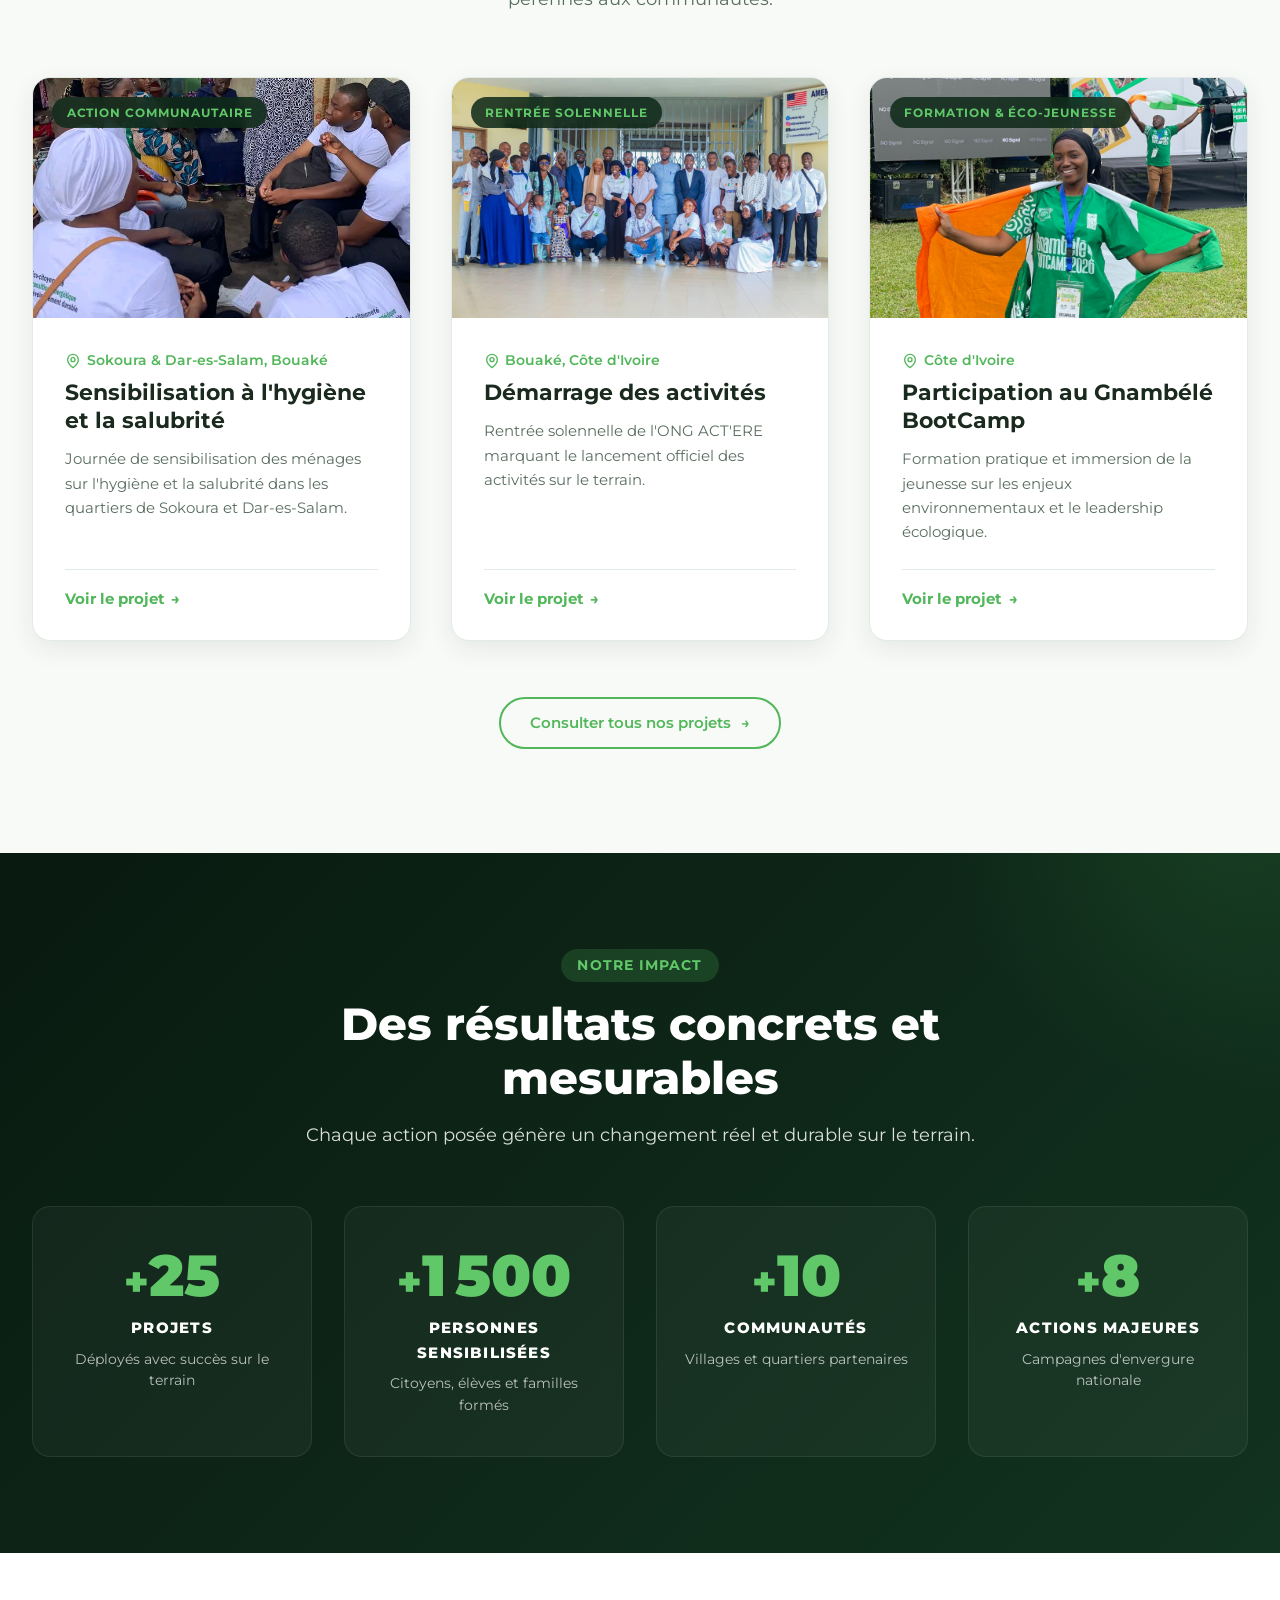
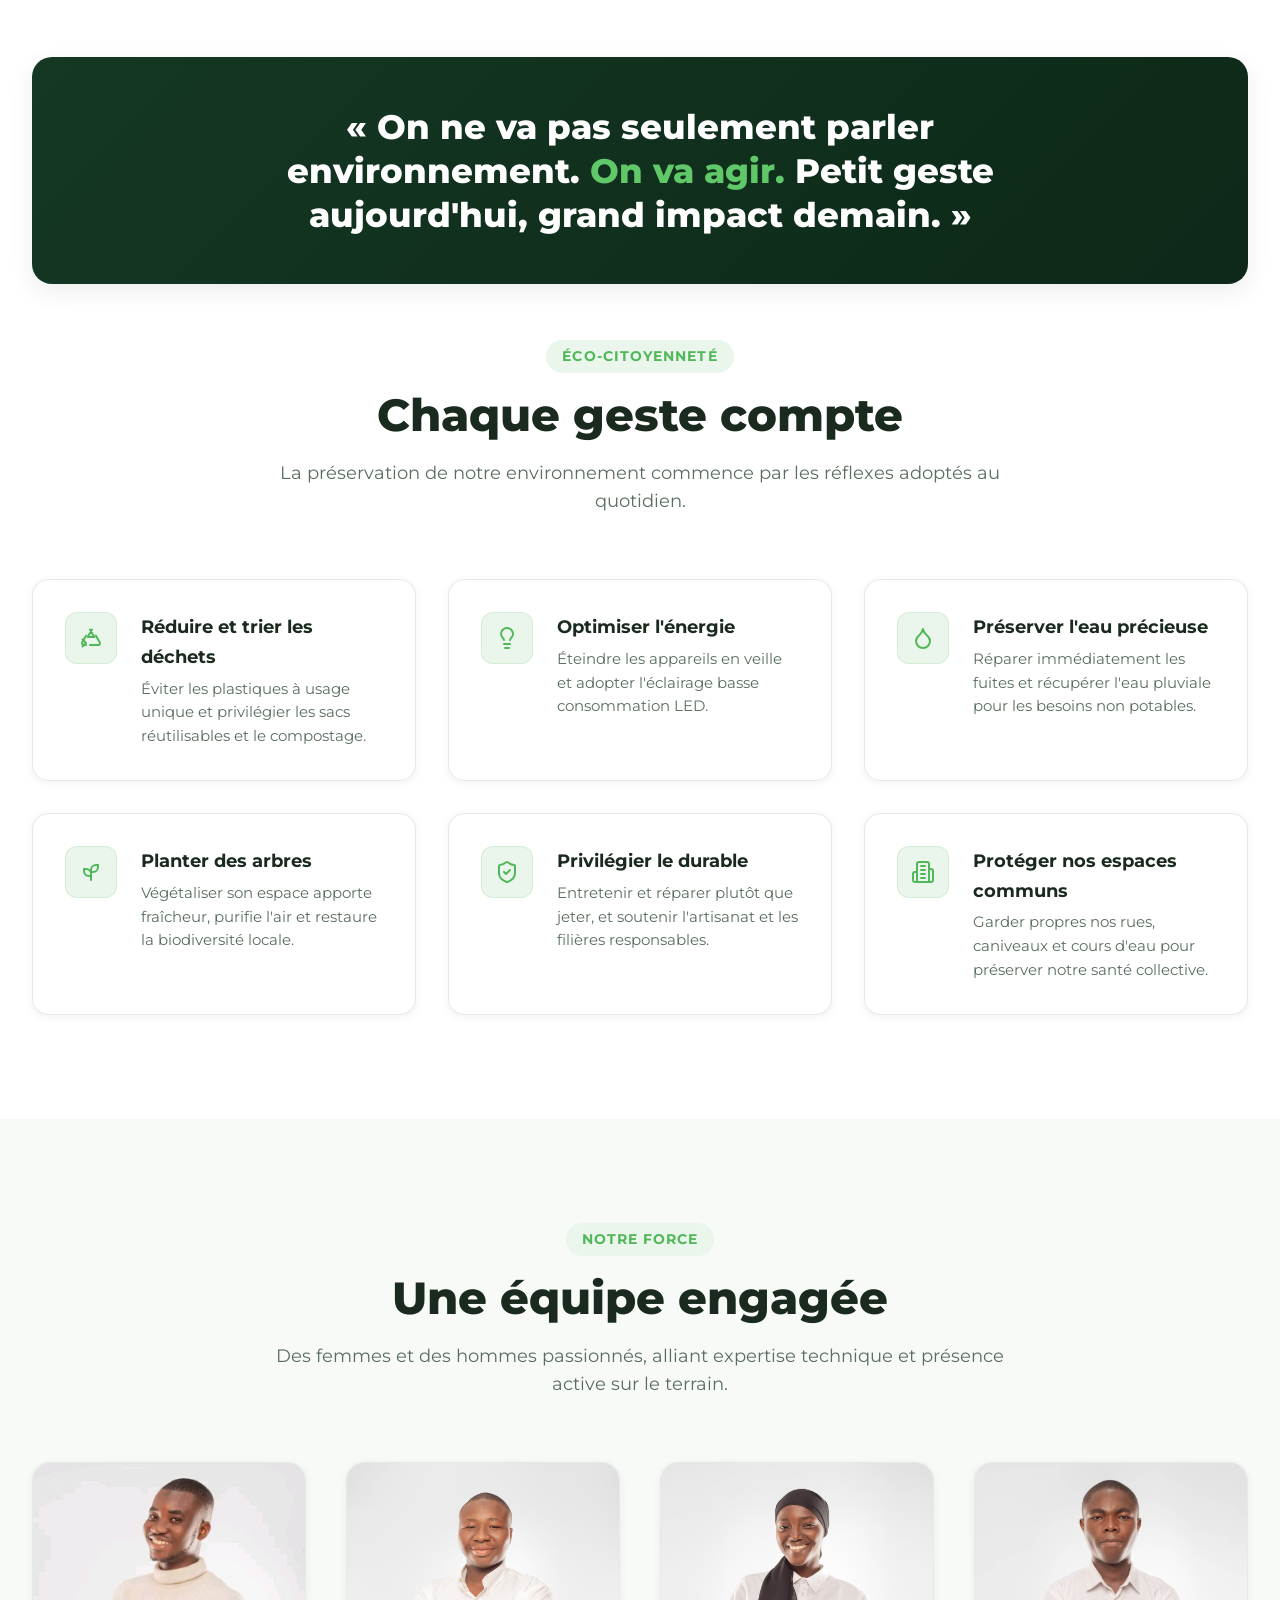
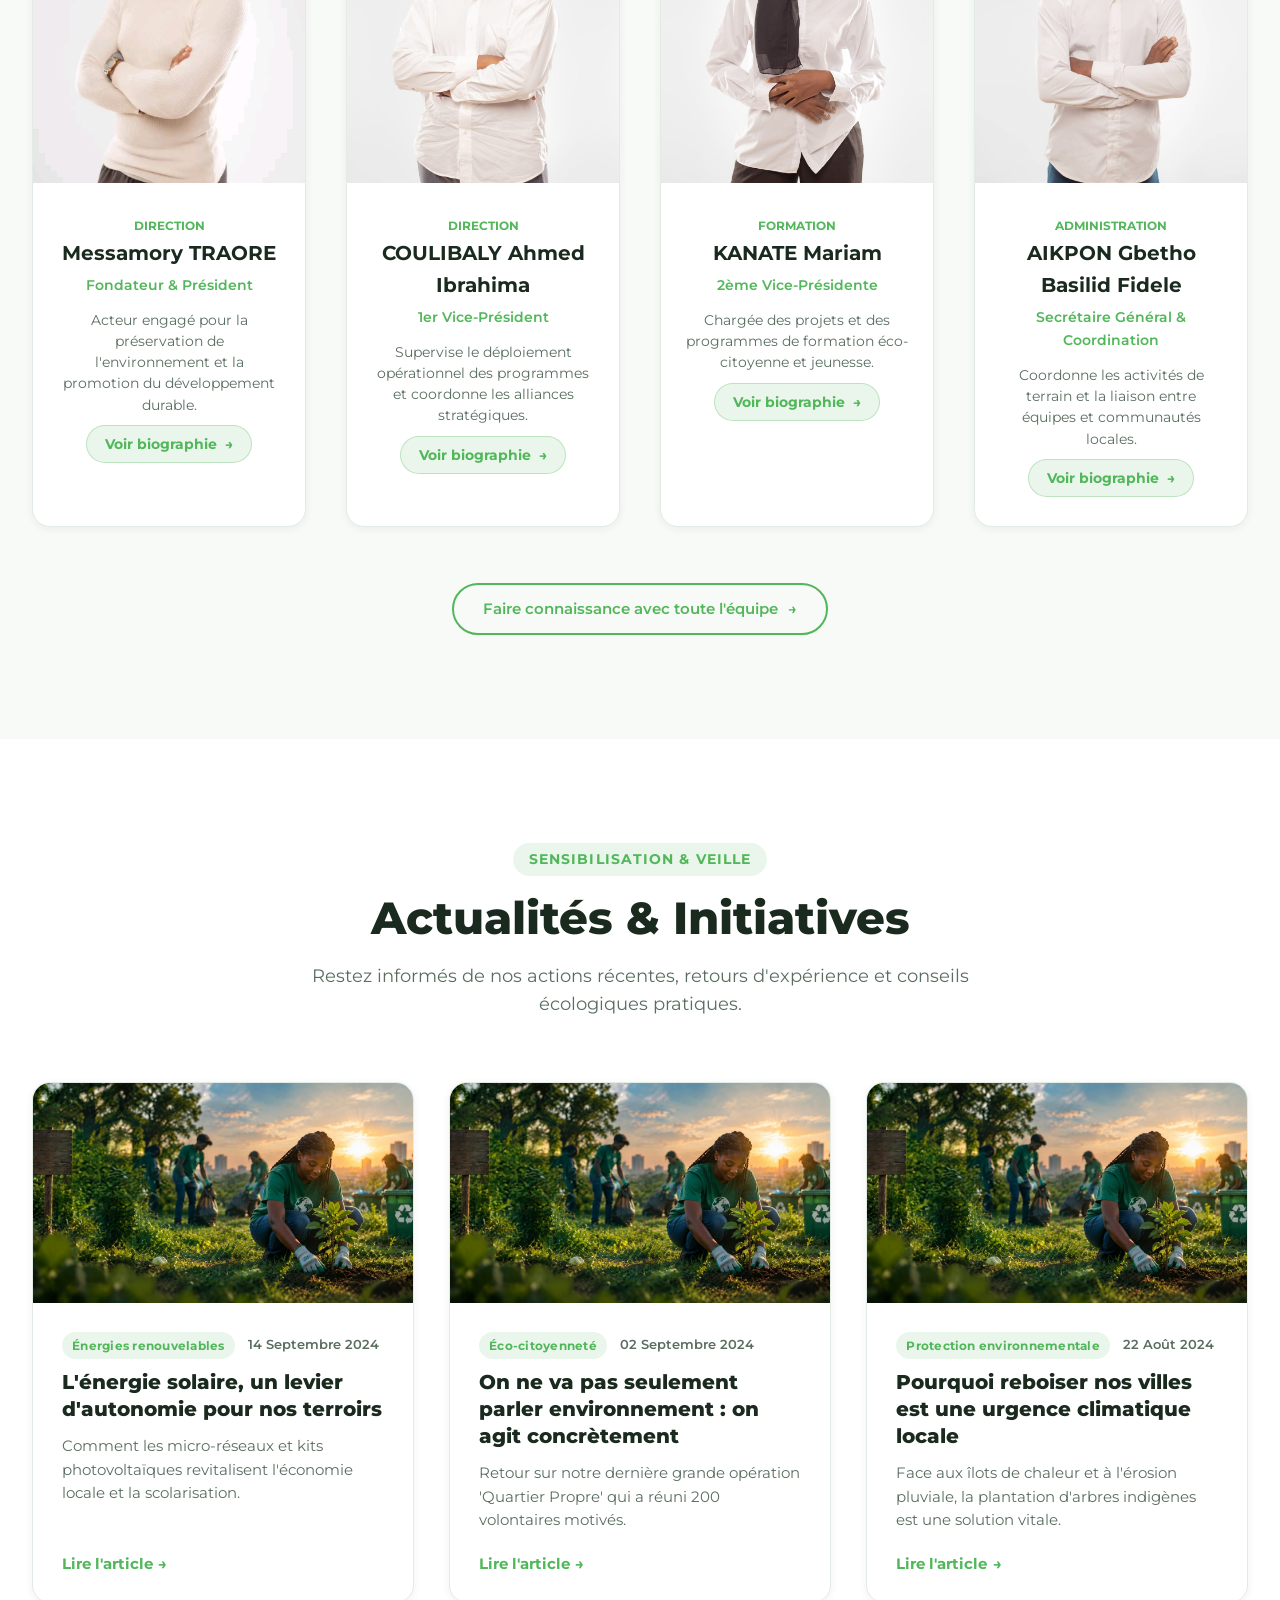
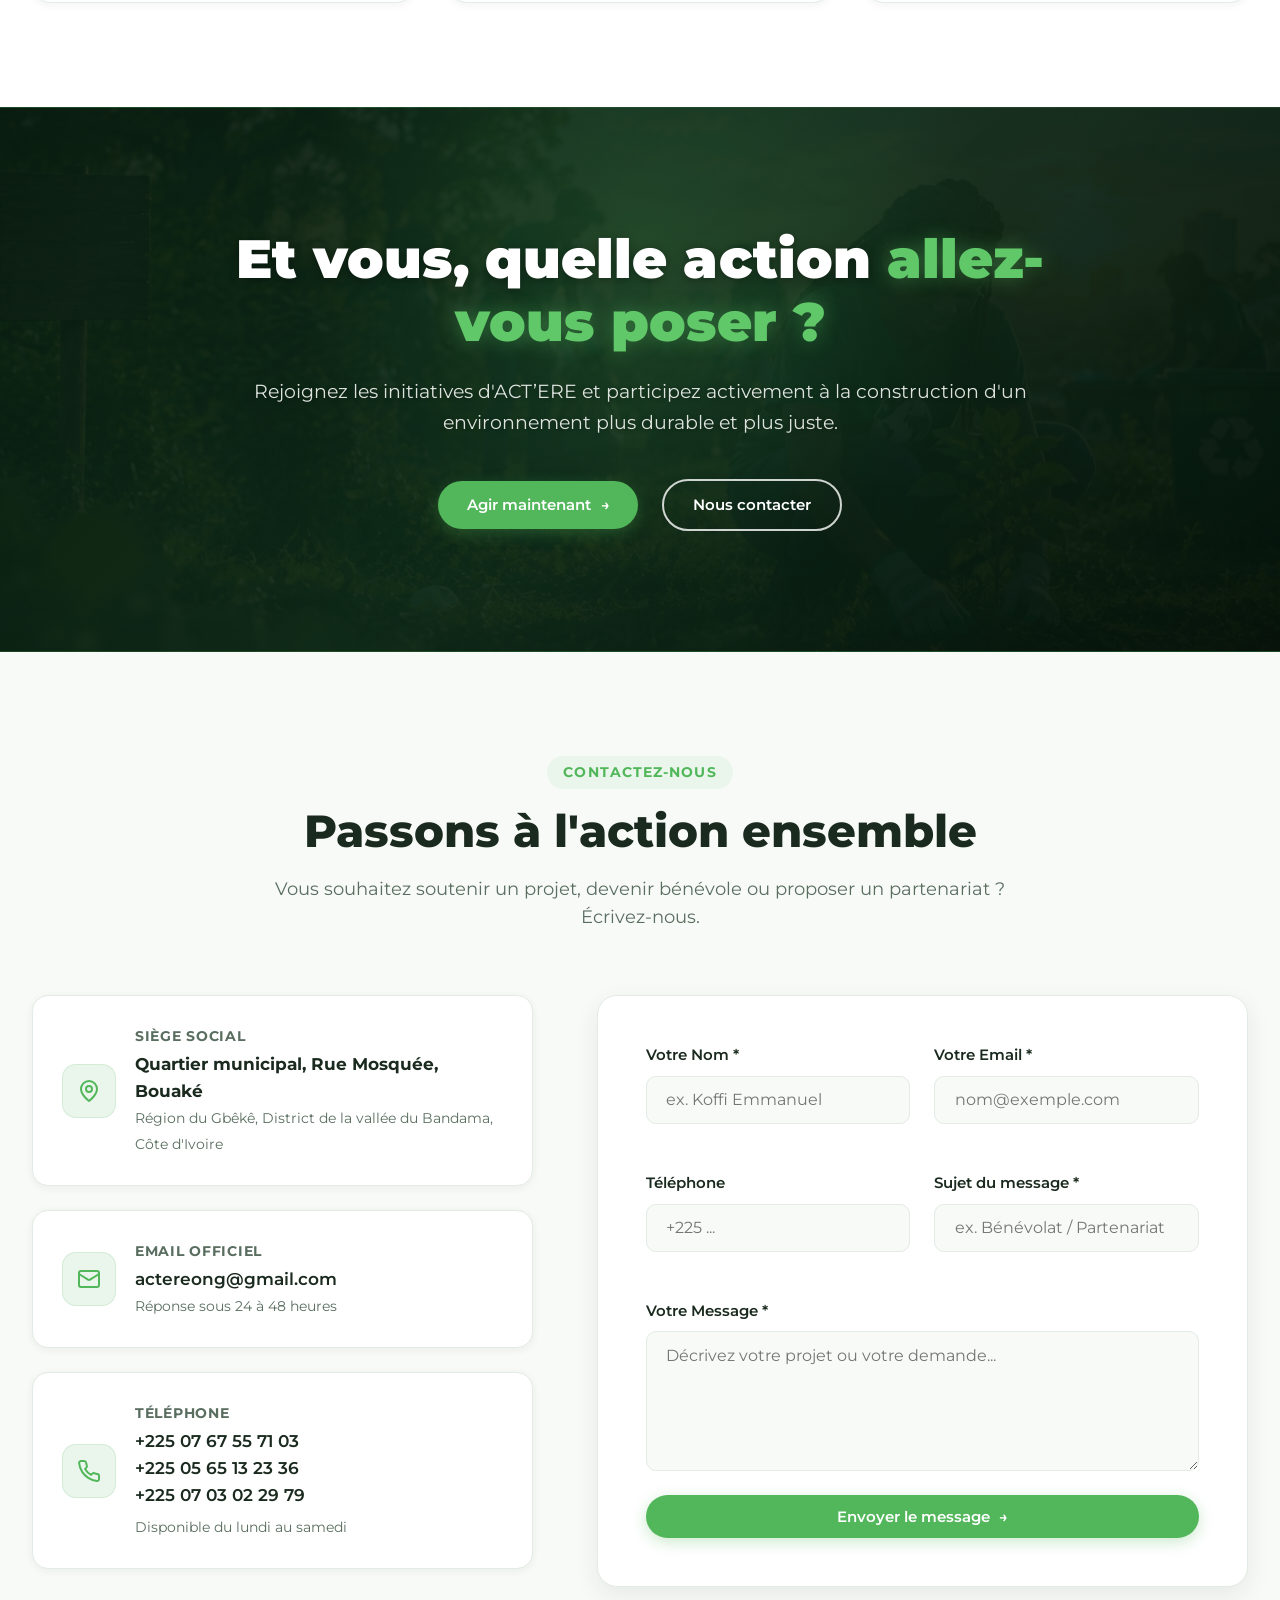
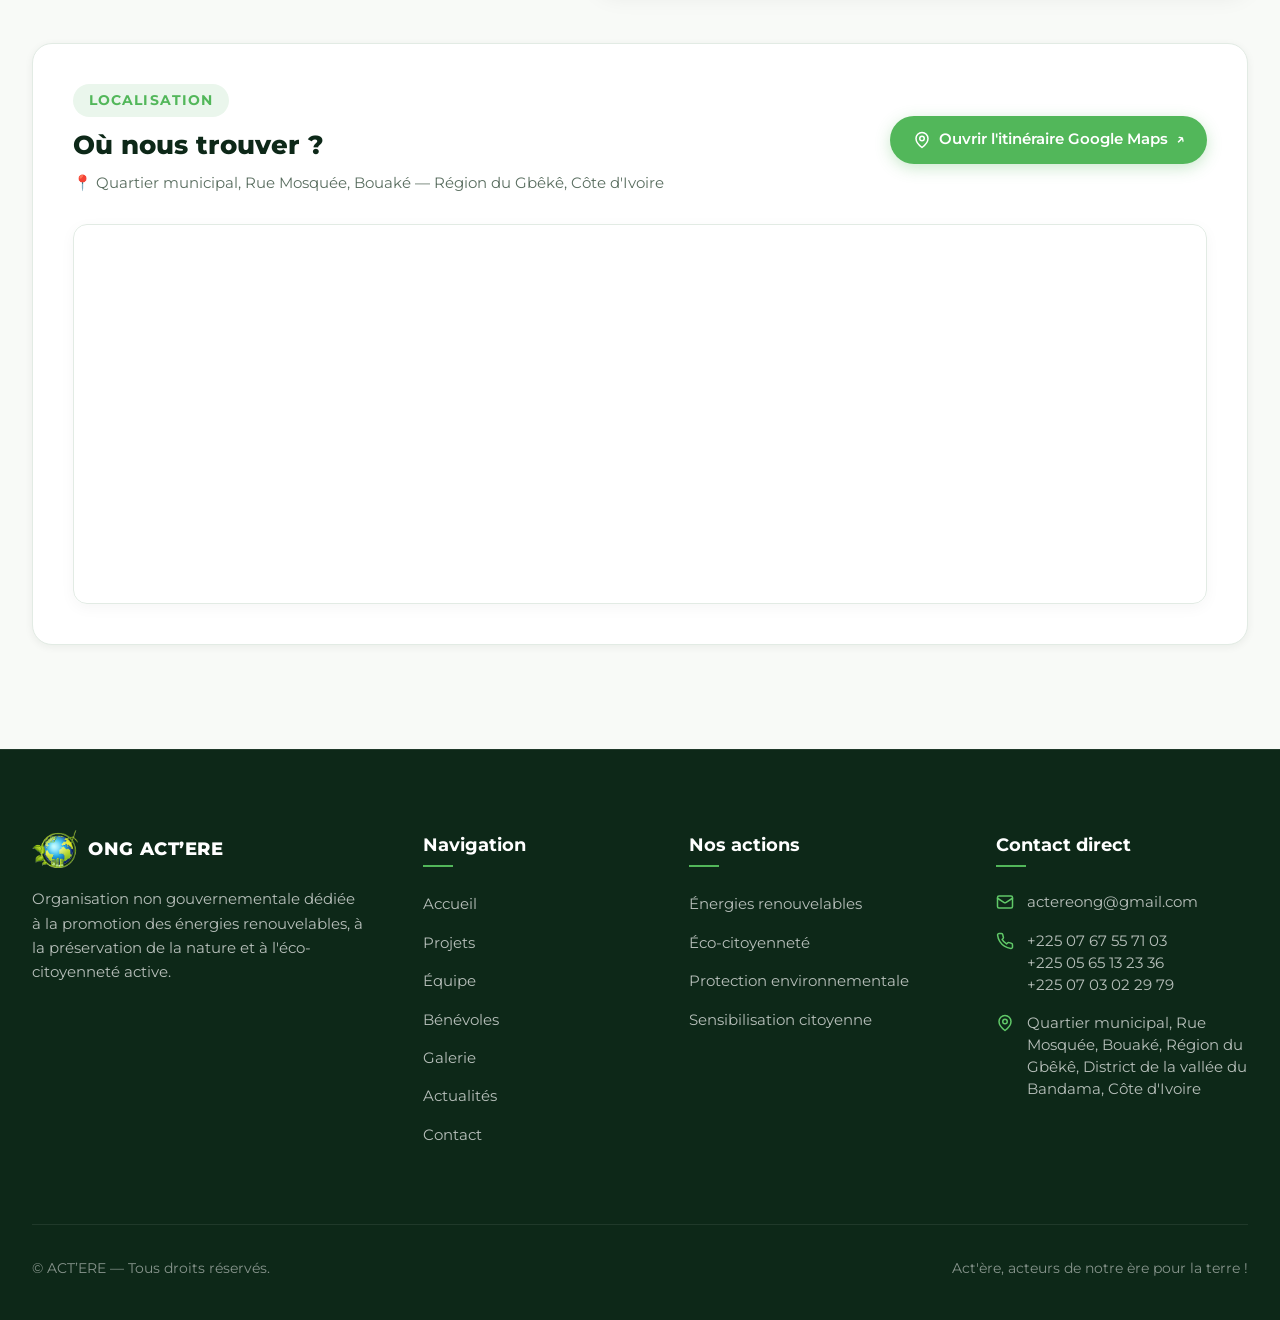
==== commit ff6e31ce: "style(cta): nouveau decor immersif foret emeraude avec halo lumineux et lisibilite optimale" ====
--- a/index.html
+++ b/index.html
@@ -13,7 +13,7 @@
     <link href="https://fonts.googleapis.com/css2?family=Montserrat:ital,wght@0,300;0,400;0,500;0,600;0,700;0,800;0,900;1,400;1,600&display=swap" rel="stylesheet">
 
     <!-- Stylesheet -->
-    <link rel="stylesheet" href="css/style.css?v=2.7">
+    <link rel="stylesheet" href="css/style.css?v=2.8">
 
     <!-- Dark Mode Pré-initialisation pour éviter le clignotement -->
     <script>
--- a/css/style.css
+++ b/css/style.css
@@ -45,7 +45,8 @@
     --text-dark: #FFFFFF;
     --text-main: #E5EFE7;
     --text-muted: #A3BAAA;
-    --dark-forest: #E5EFE7;
+    --dark-forest: #05150A;
+    --forest-accent: #0C2816;
     --border-color: #173721;
     --card-border: rgba(82, 183, 90, 0.25);
     --light-green-bg: #122B1A;
@@ -1679,12 +1680,33 @@
 
 /* --- SECTION 15 : CALL TO ACTION --- */
 .cta-section {
-    background: linear-gradient(135deg, var(--dark-forest) 0%, #153e24 100%);
-    color: #ffffff;
-    padding: 6.5rem 0;
+    background: linear-gradient(135deg, rgba(8, 28, 16, 0.92) 0%, rgba(13, 40, 24, 0.94) 50%, rgba(5, 18, 10, 0.96) 100%), url('../hero-bg.jpg') center center / cover no-repeat;
+    color: #ffffff;
+    padding: 7.5rem 0;
     text-align: center;
     position: relative;
     overflow: hidden;
+    border-top: 1px solid rgba(82, 183, 90, 0.25);
+    border-bottom: 1px solid rgba(82, 183, 90, 0.25);
+}
+
+.cta-section::before {
+    content: '';
+    position: absolute;
+    top: -40%;
+    left: 50%;
+    transform: translateX(-50%);
+    width: 700px;
+    height: 700px;
+    background: radial-gradient(circle, rgba(82, 183, 90, 0.18) 0%, rgba(82, 183, 90, 0) 70%);
+    border-radius: 50%;
+    pointer-events: none;
+    z-index: 1;
+}
+
+[data-theme="dark"] .cta-section {
+    background: linear-gradient(135deg, rgba(4, 15, 8, 0.94) 0%, rgba(8, 25, 14, 0.96) 50%, rgba(3, 10, 5, 0.98) 100%), url('../hero-bg.jpg') center center / cover no-repeat !important;
+    border-color: #1A3E25 !important;
 }
 
 .cta-content {
@@ -1699,16 +1721,21 @@
     font-weight: 900;
     line-height: 1.15;
     margin-bottom: 1.4rem;
+    color: #FFFFFF !important;
+    text-shadow: 0 2px 10px rgba(0, 0, 0, 0.35);
 }
 
 .cta-title span {
-    color: var(--accent-green);
+    color: var(--accent-green) !important;
+    text-shadow: 0 0 20px rgba(96, 200, 104, 0.4);
 }
 
 .cta-subtitle {
     font-size: 1.2rem;
-    color: rgba(255, 255, 255, 0.85);
+    color: rgba(244, 247, 244, 0.9) !important;
     margin-bottom: 2.5rem;
+    line-height: 1.65;
+    text-shadow: 0 1px 4px rgba(0, 0, 0, 0.3);
 }
 
 .cta-buttons {
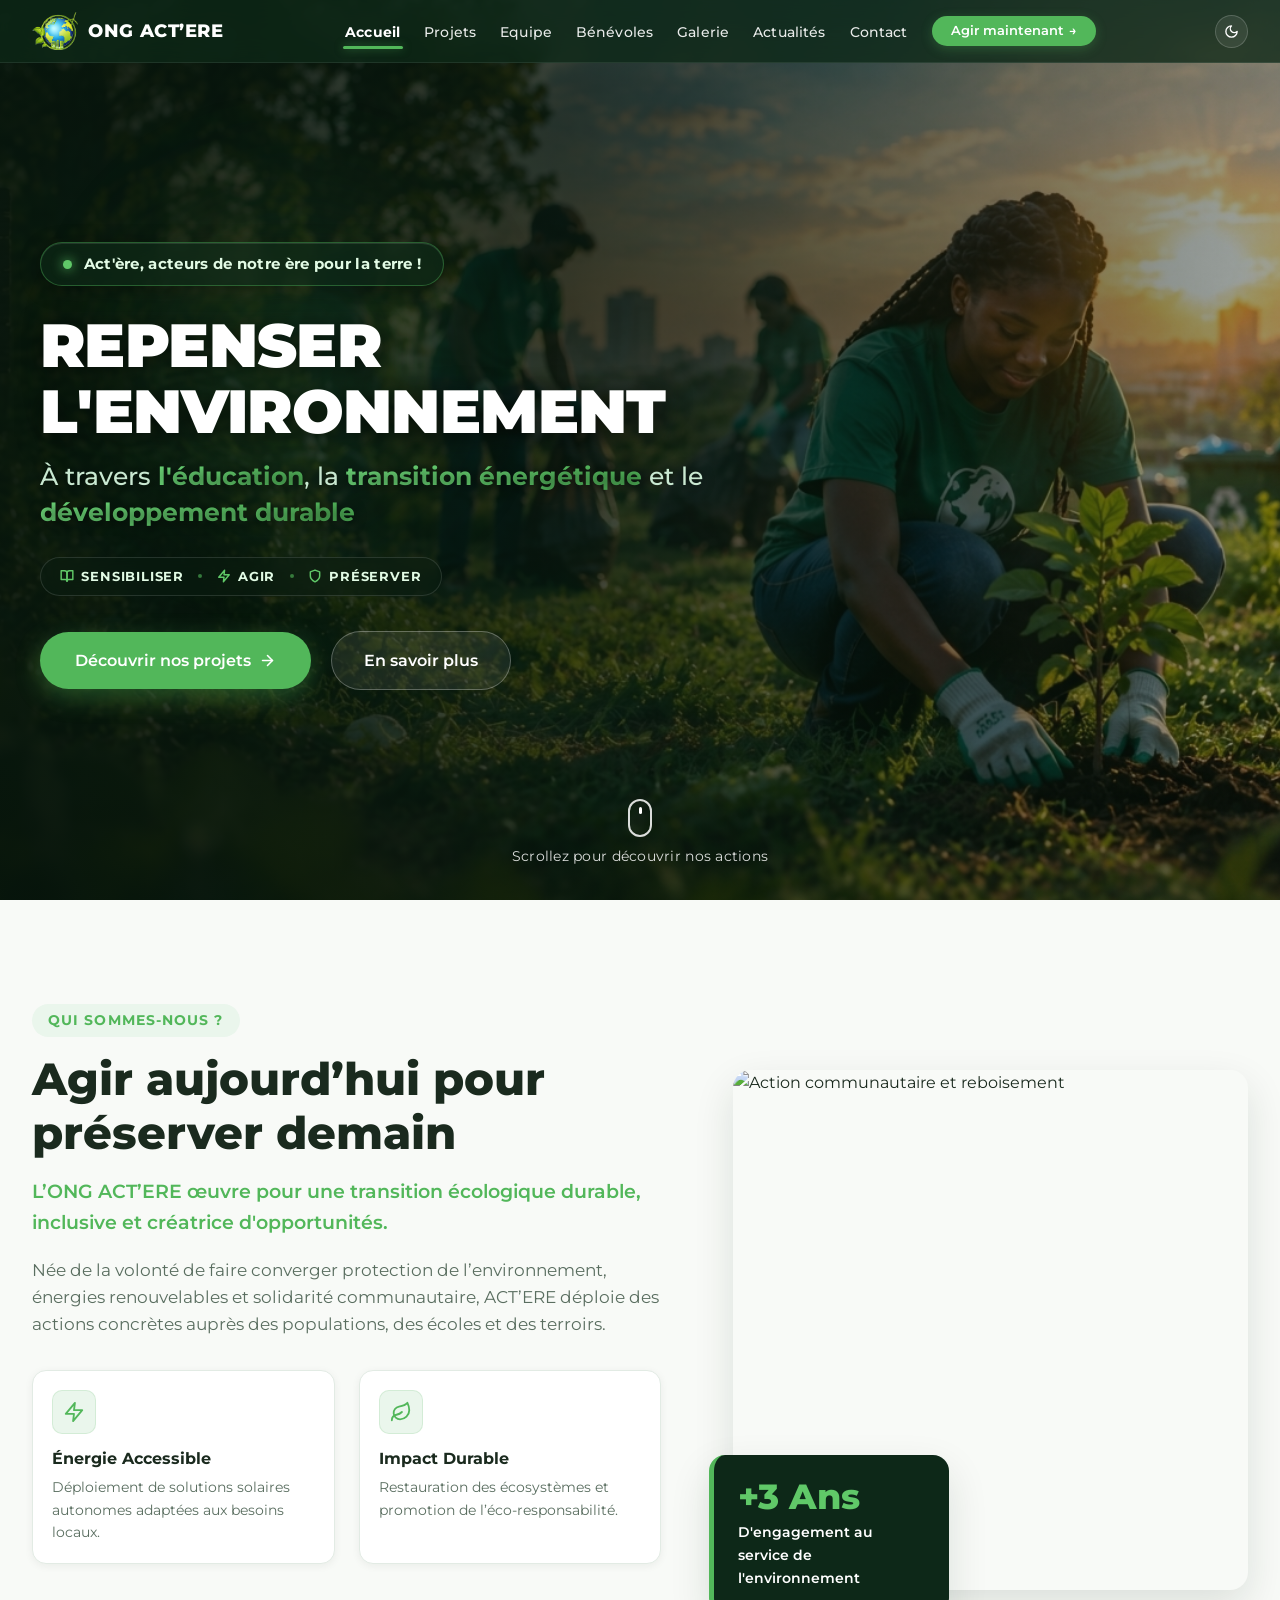
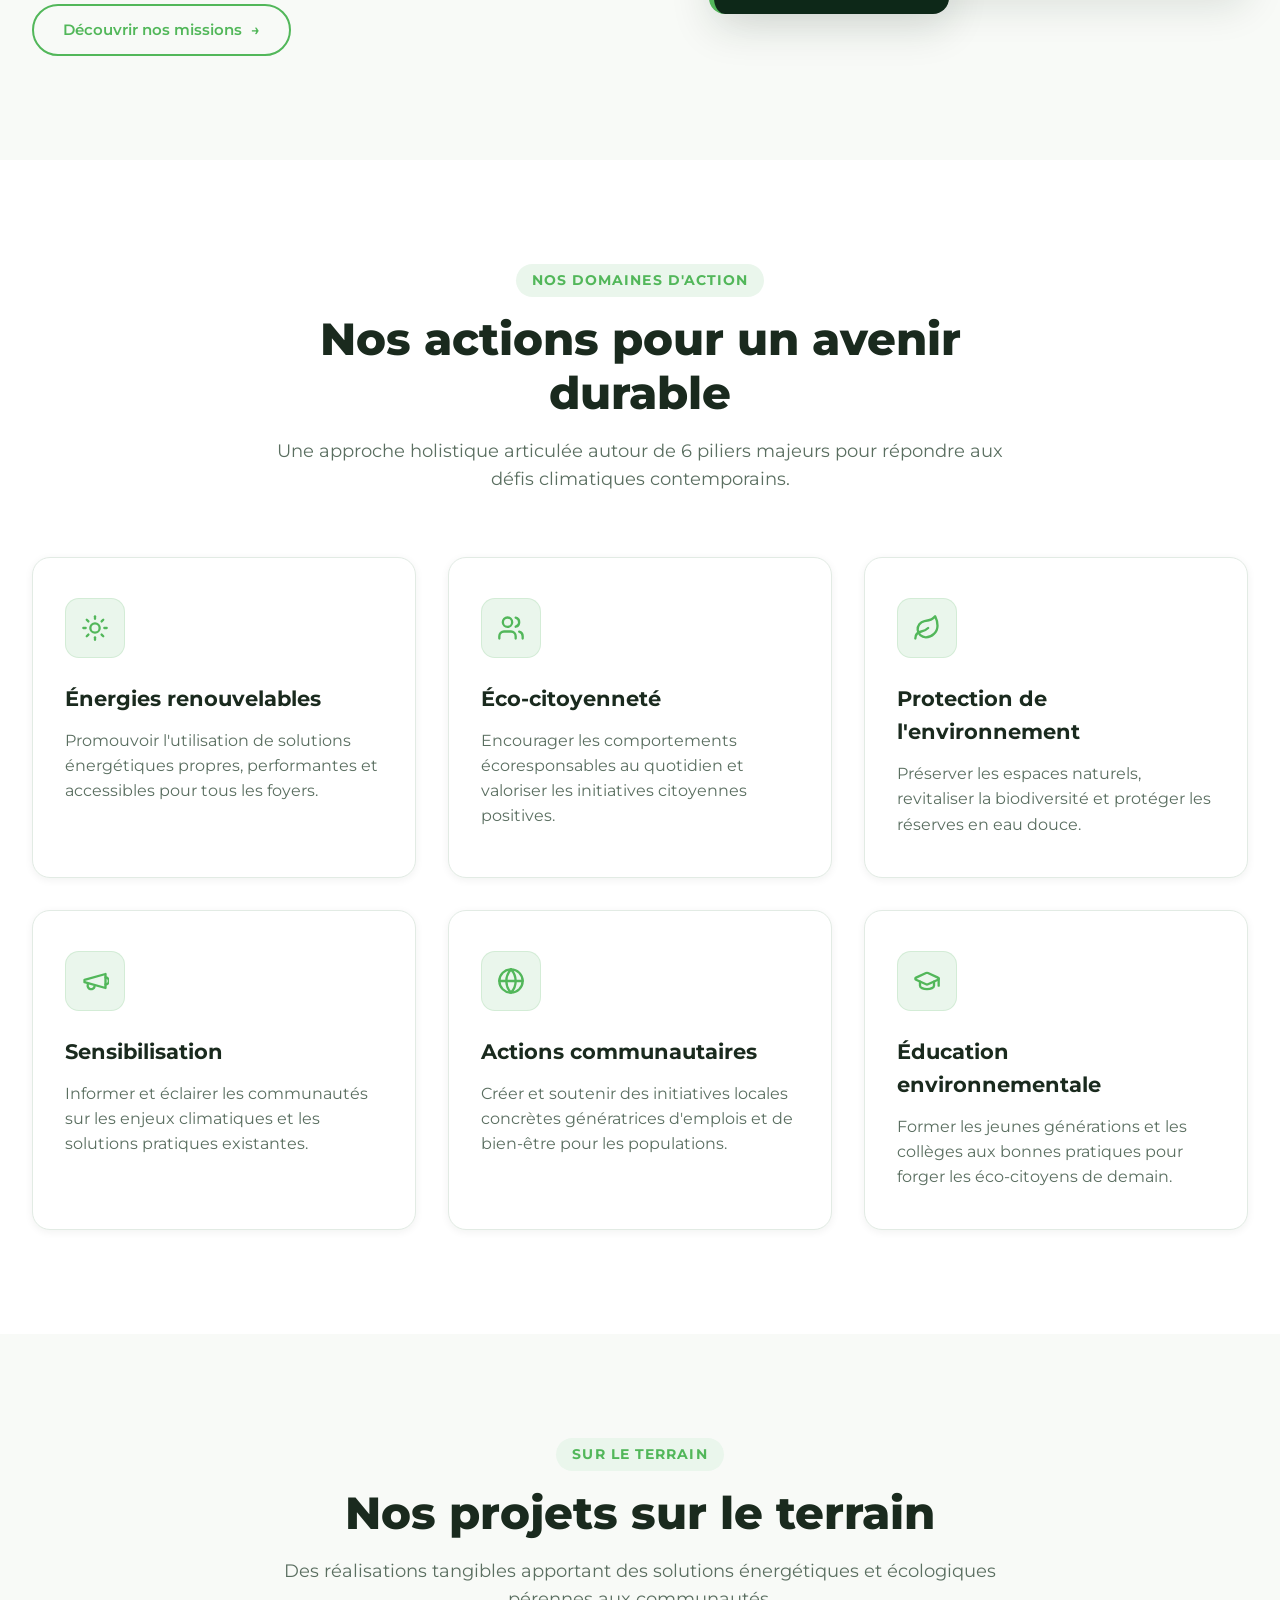
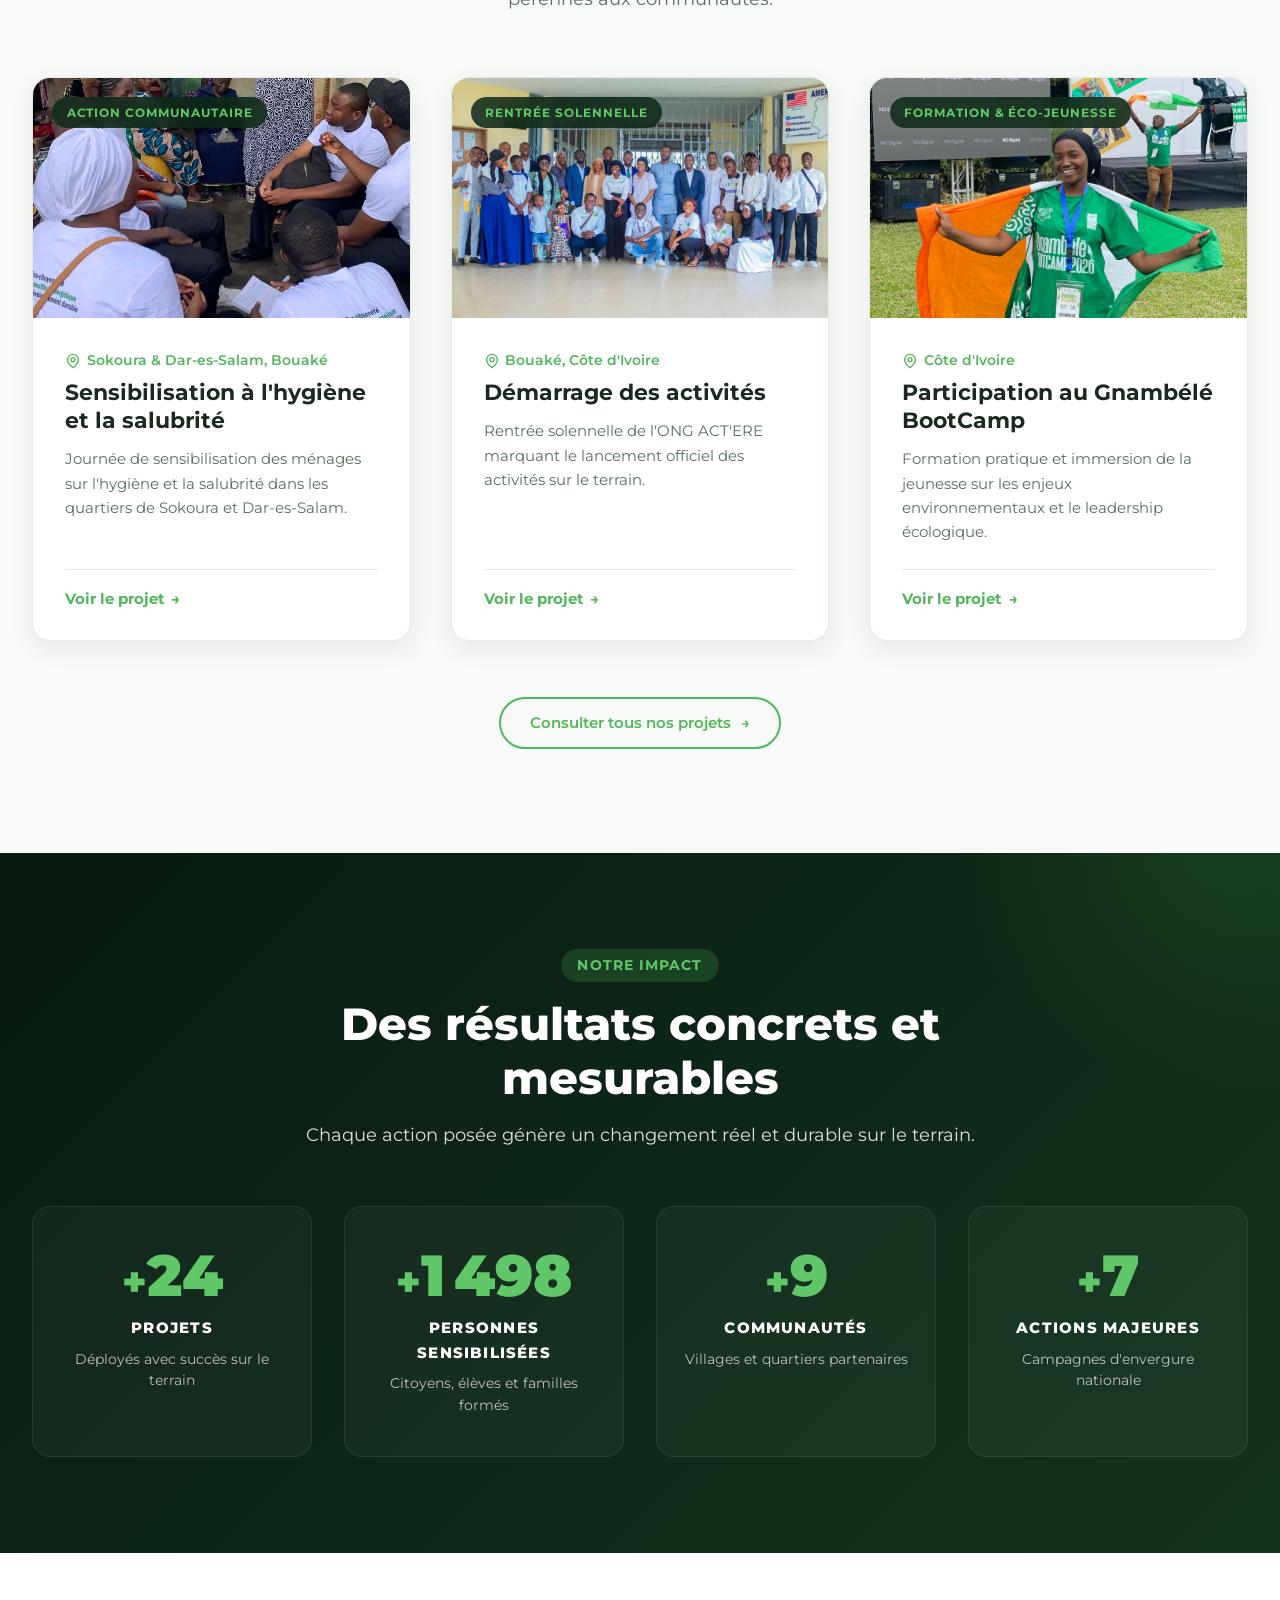
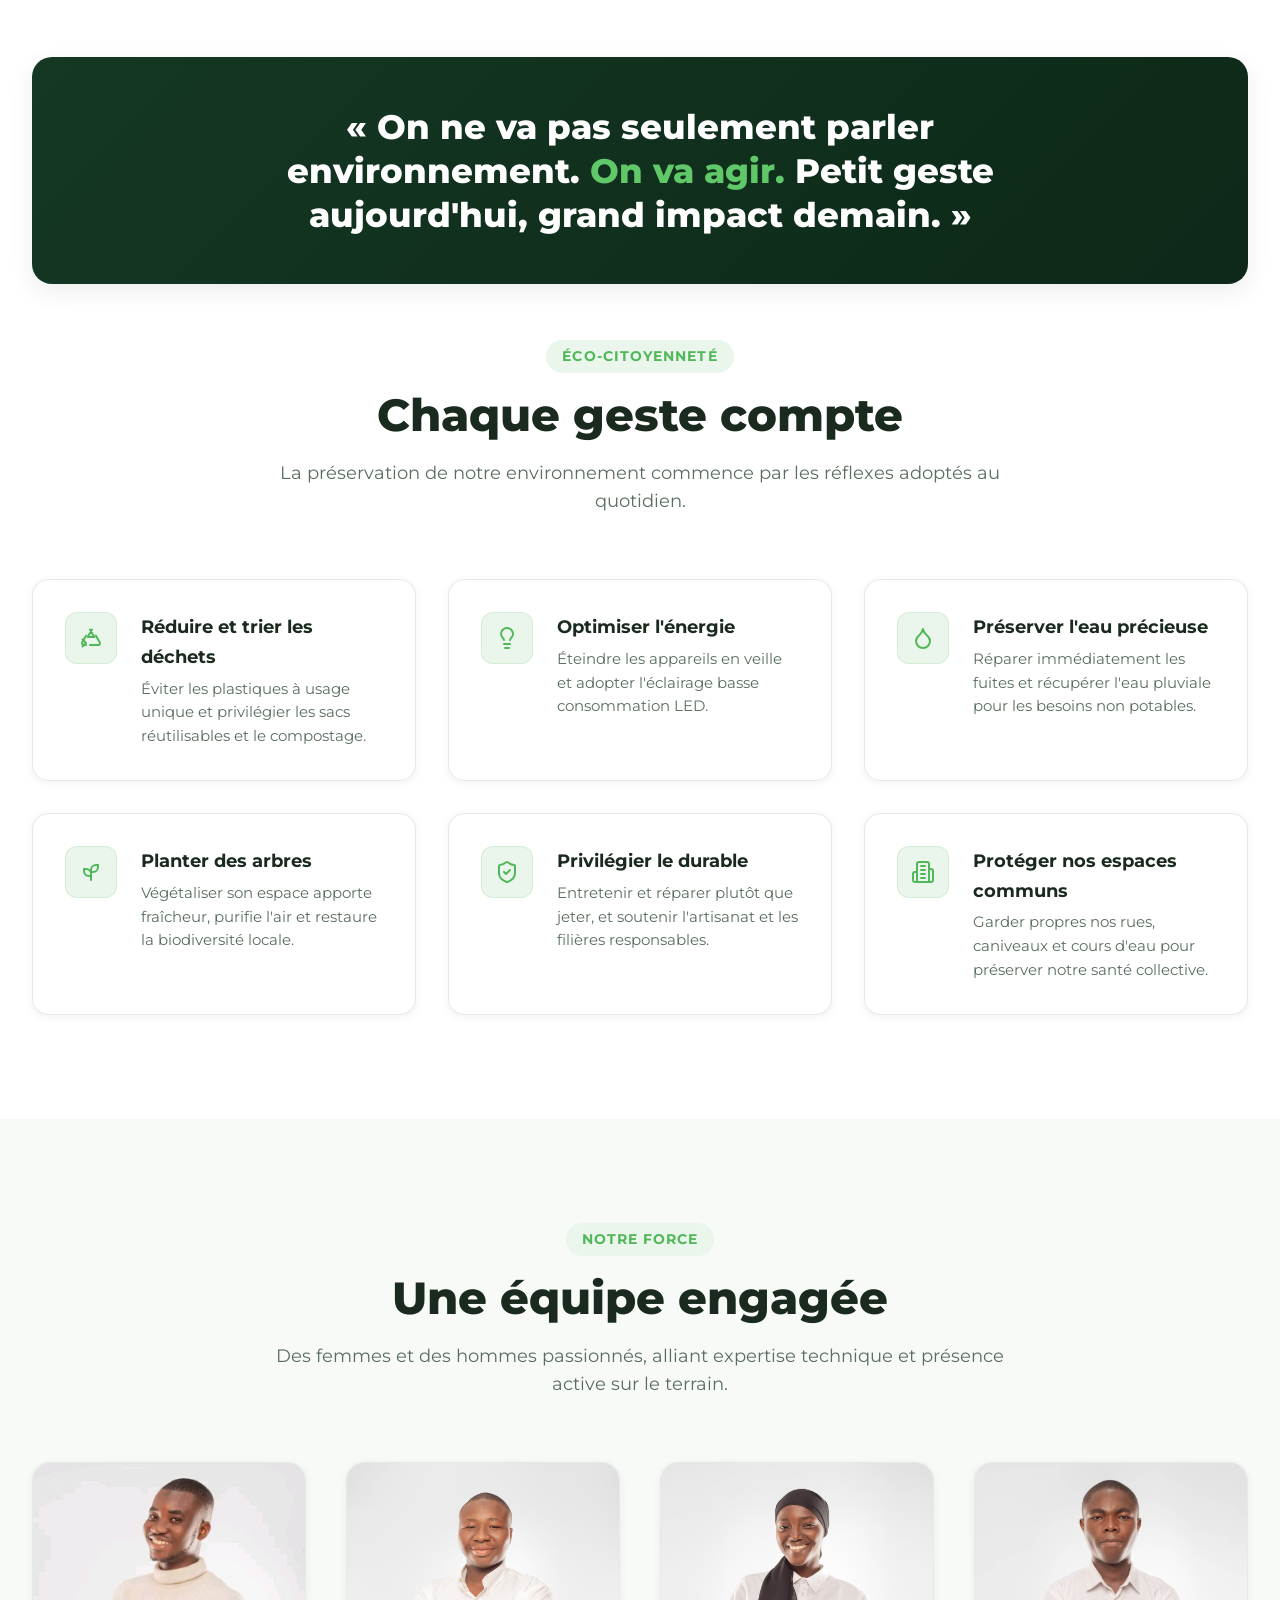
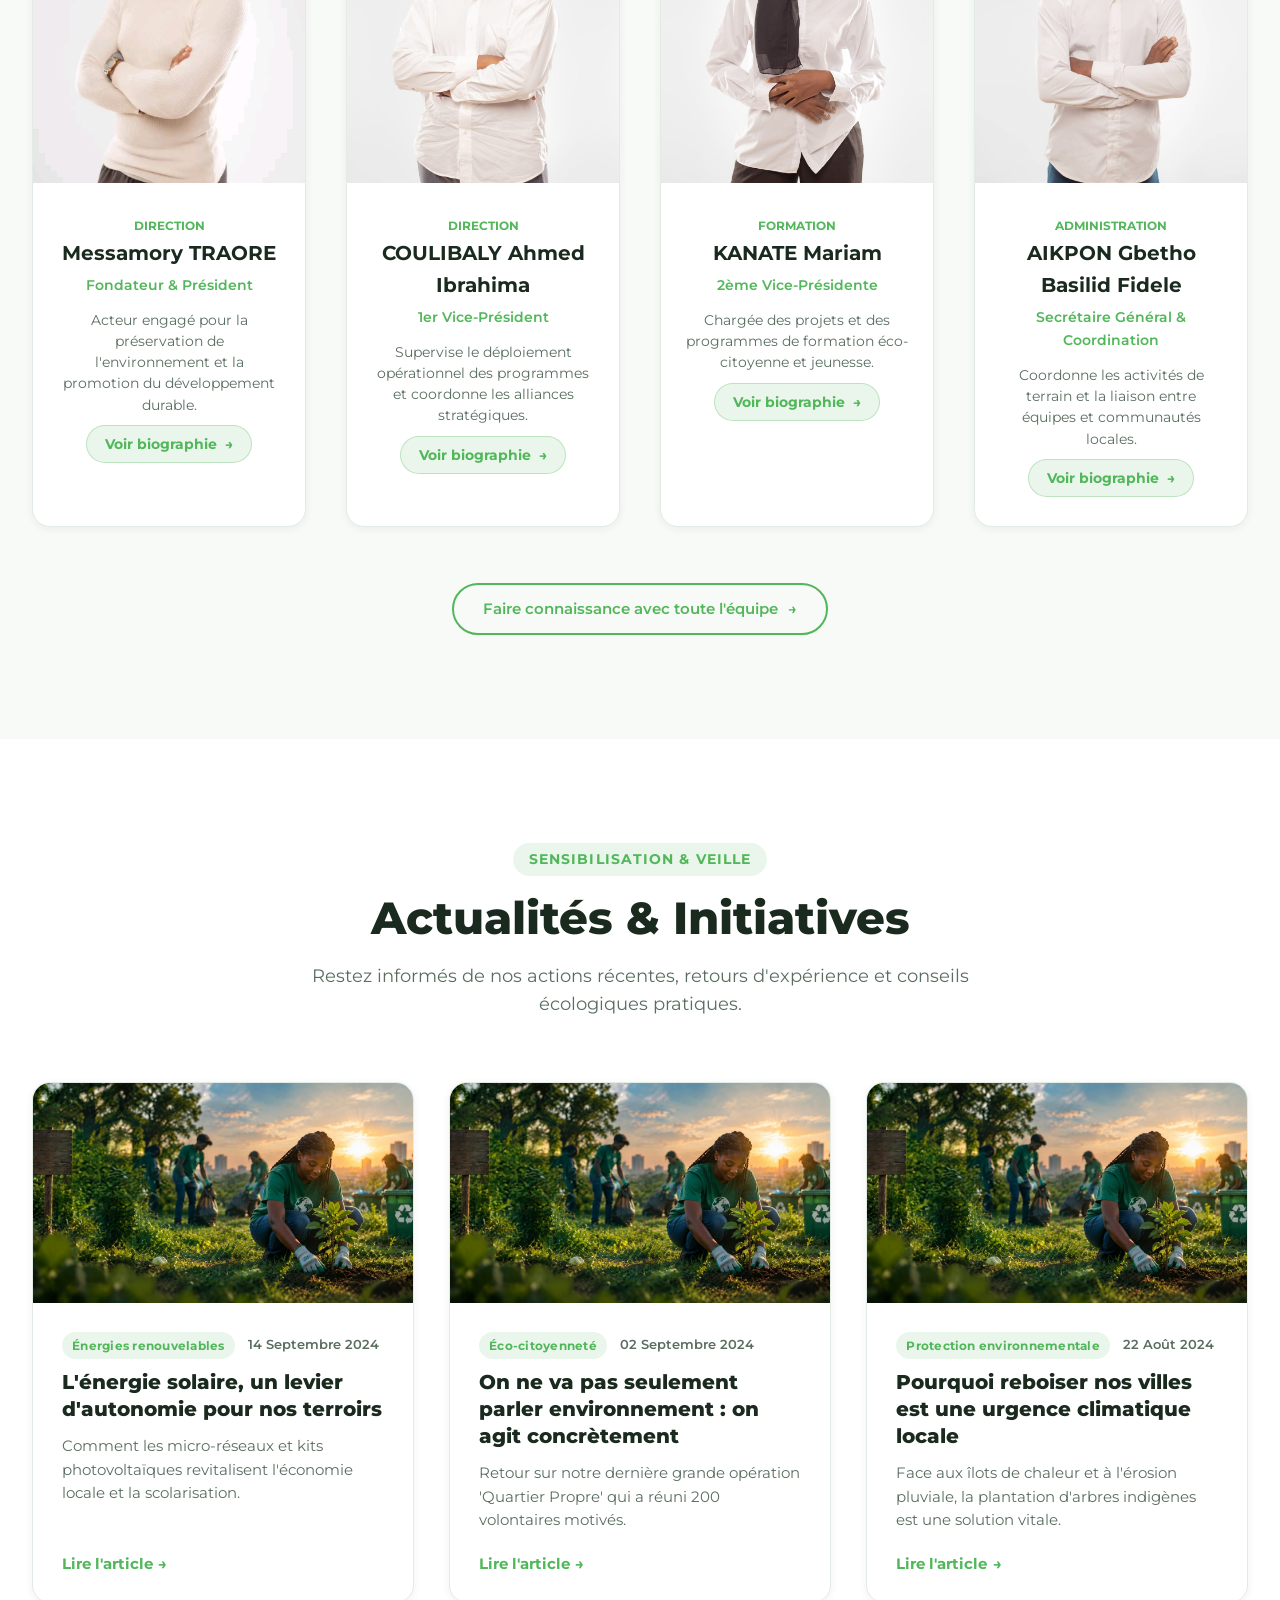
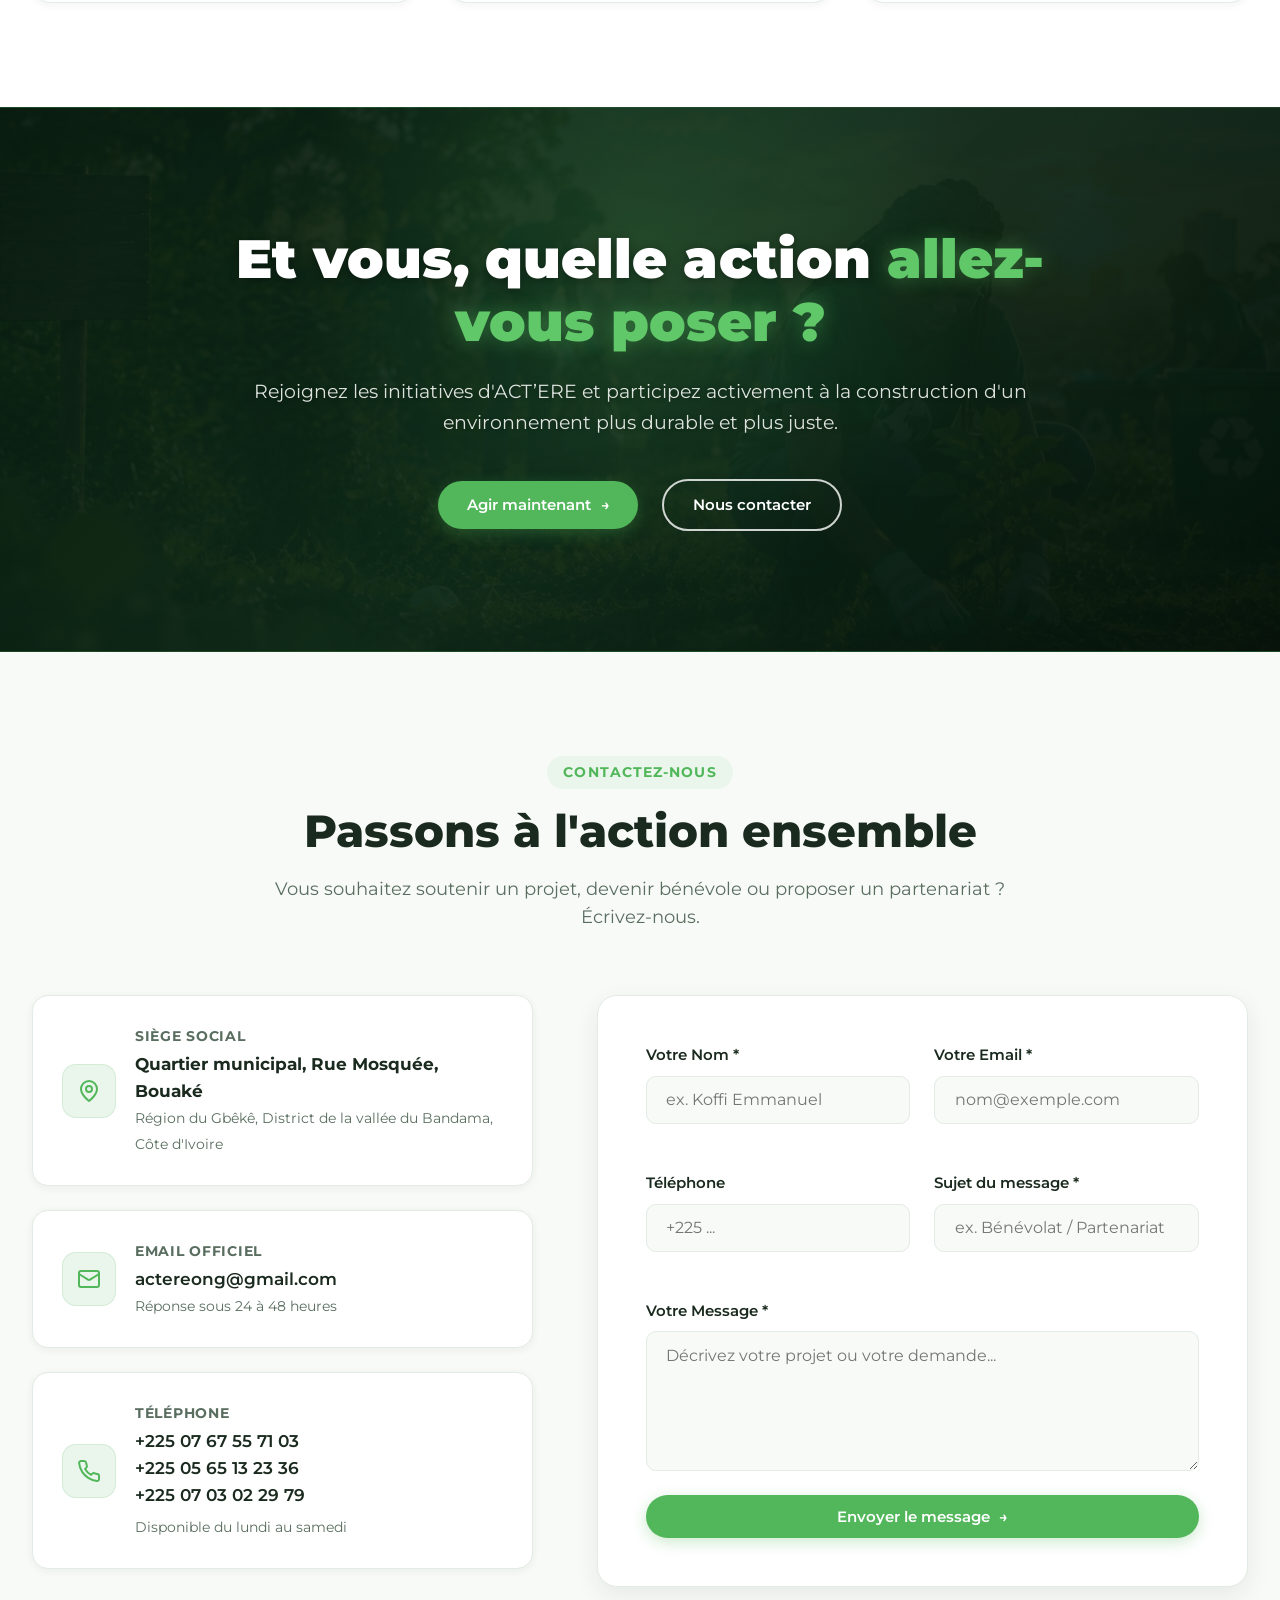
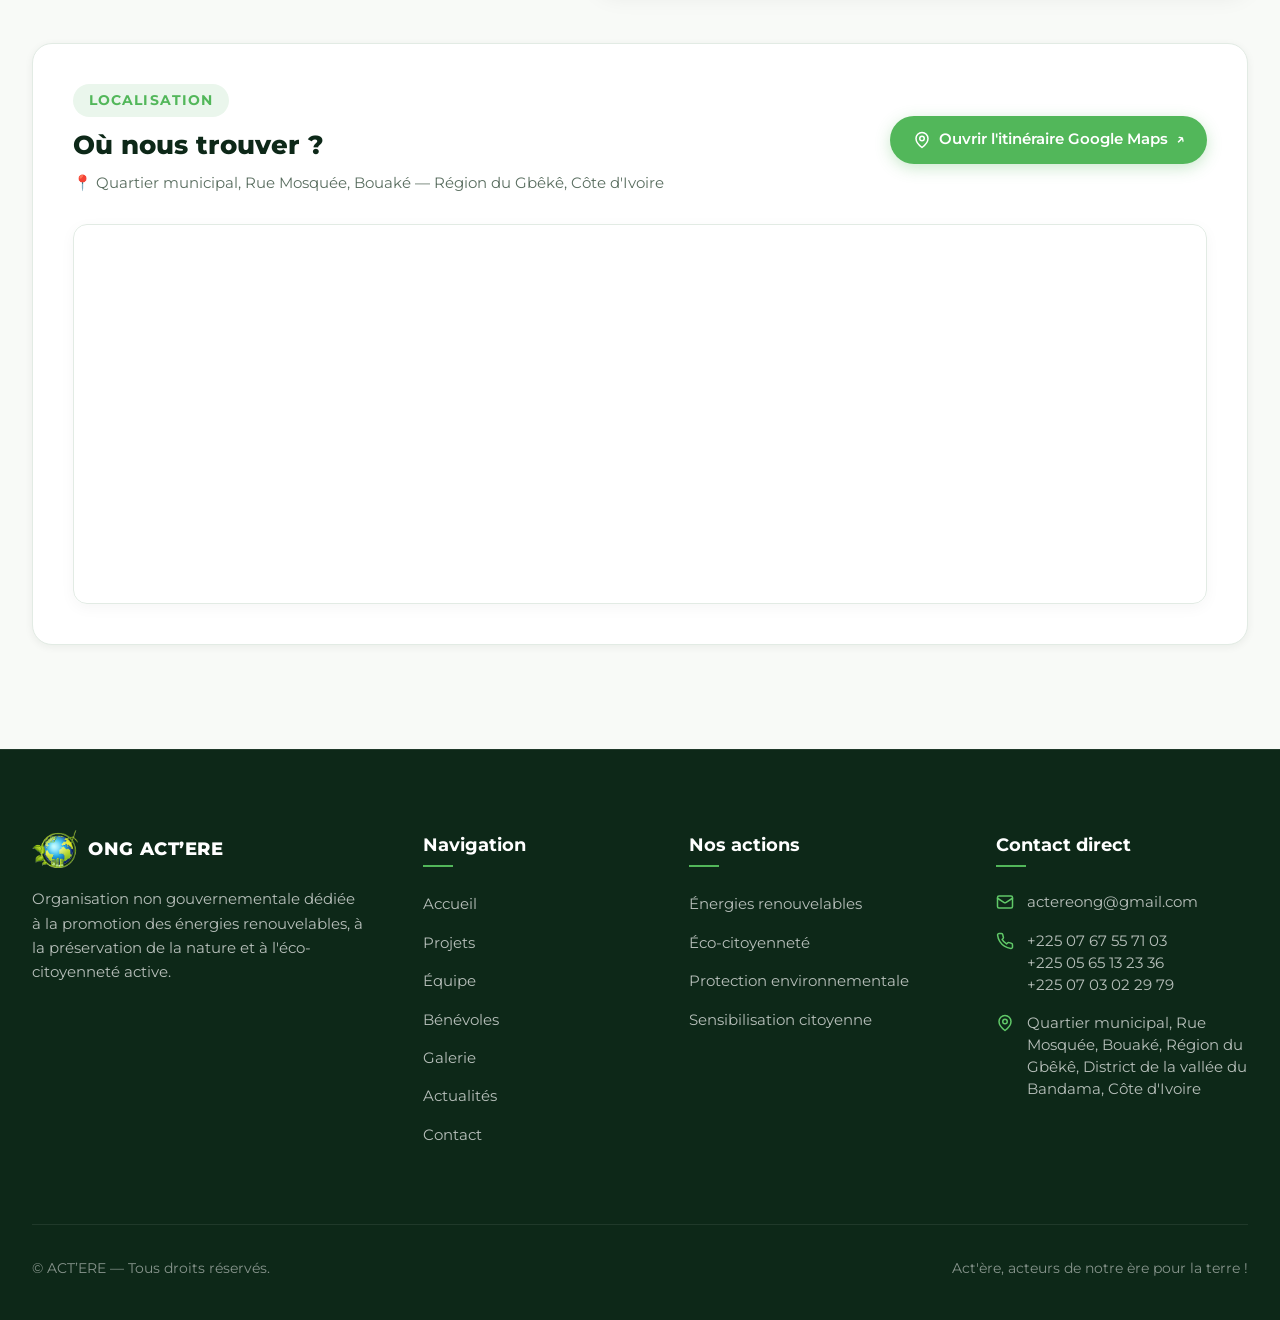
==== commit 9ef72a1f: "fix(theme): correction du contraste et mode sombre sur les cartes Nos Valeurs Fondatrices" ====
--- a/index.html
+++ b/index.html
@@ -13,7 +13,7 @@
     <link href="https://fonts.googleapis.com/css2?family=Montserrat:ital,wght@0,300;0,400;0,500;0,600;0,700;0,800;0,900;1,400;1,600&display=swap" rel="stylesheet">
 
     <!-- Stylesheet -->
-    <link rel="stylesheet" href="css/style.css?v=2.8">
+    <link rel="stylesheet" href="css/style.css?v=2.9">
 
     <!-- Dark Mode Pré-initialisation pour éviter le clignotement -->
     <script>
--- a/css/style.css
+++ b/css/style.css
@@ -82,6 +82,8 @@
 [data-theme="dark"] .project-vertical-item,
 [data-theme="dark"] .proj-item-card,
 [data-theme="dark"] .proj-full-card,
+[data-theme="dark"] .value-card,
+[data-theme="dark"] .vol-stat-card,
 [data-theme="dark"] .article-card,
 [data-theme="dark"] .impact-card,
 [data-theme="dark"] .team-card,
@@ -102,6 +104,7 @@
 [data-theme="dark"] .pillar-card:hover,
 [data-theme="dark"] .project-card:hover,
 [data-theme="dark"] .project-vertical-item:hover,
+[data-theme="dark"] .value-card:hover,
 [data-theme="dark"] .article-card:hover,
 [data-theme="dark"] .team-card:hover,
 [data-theme="dark"] .team-card-detailed:hover,
@@ -116,6 +119,7 @@
 [data-theme="dark"] .pillar-title,
 [data-theme="dark"] .project-title,
 [data-theme="dark"] .proj-item-title,
+[data-theme="dark"] .value-card h4,
 [data-theme="dark"] .article-title,
 [data-theme="dark"] .team-name,
 [data-theme="dark"] .team-card-name,
@@ -133,6 +137,7 @@
 [data-theme="dark"] .section-description,
 [data-theme="dark"] .project-description,
 [data-theme="dark"] .proj-item-desc,
+[data-theme="dark"] .value-card p,
 [data-theme="dark"] .article-excerpt,
 [data-theme="dark"] .team-bio,
 [data-theme="dark"] .about-text,
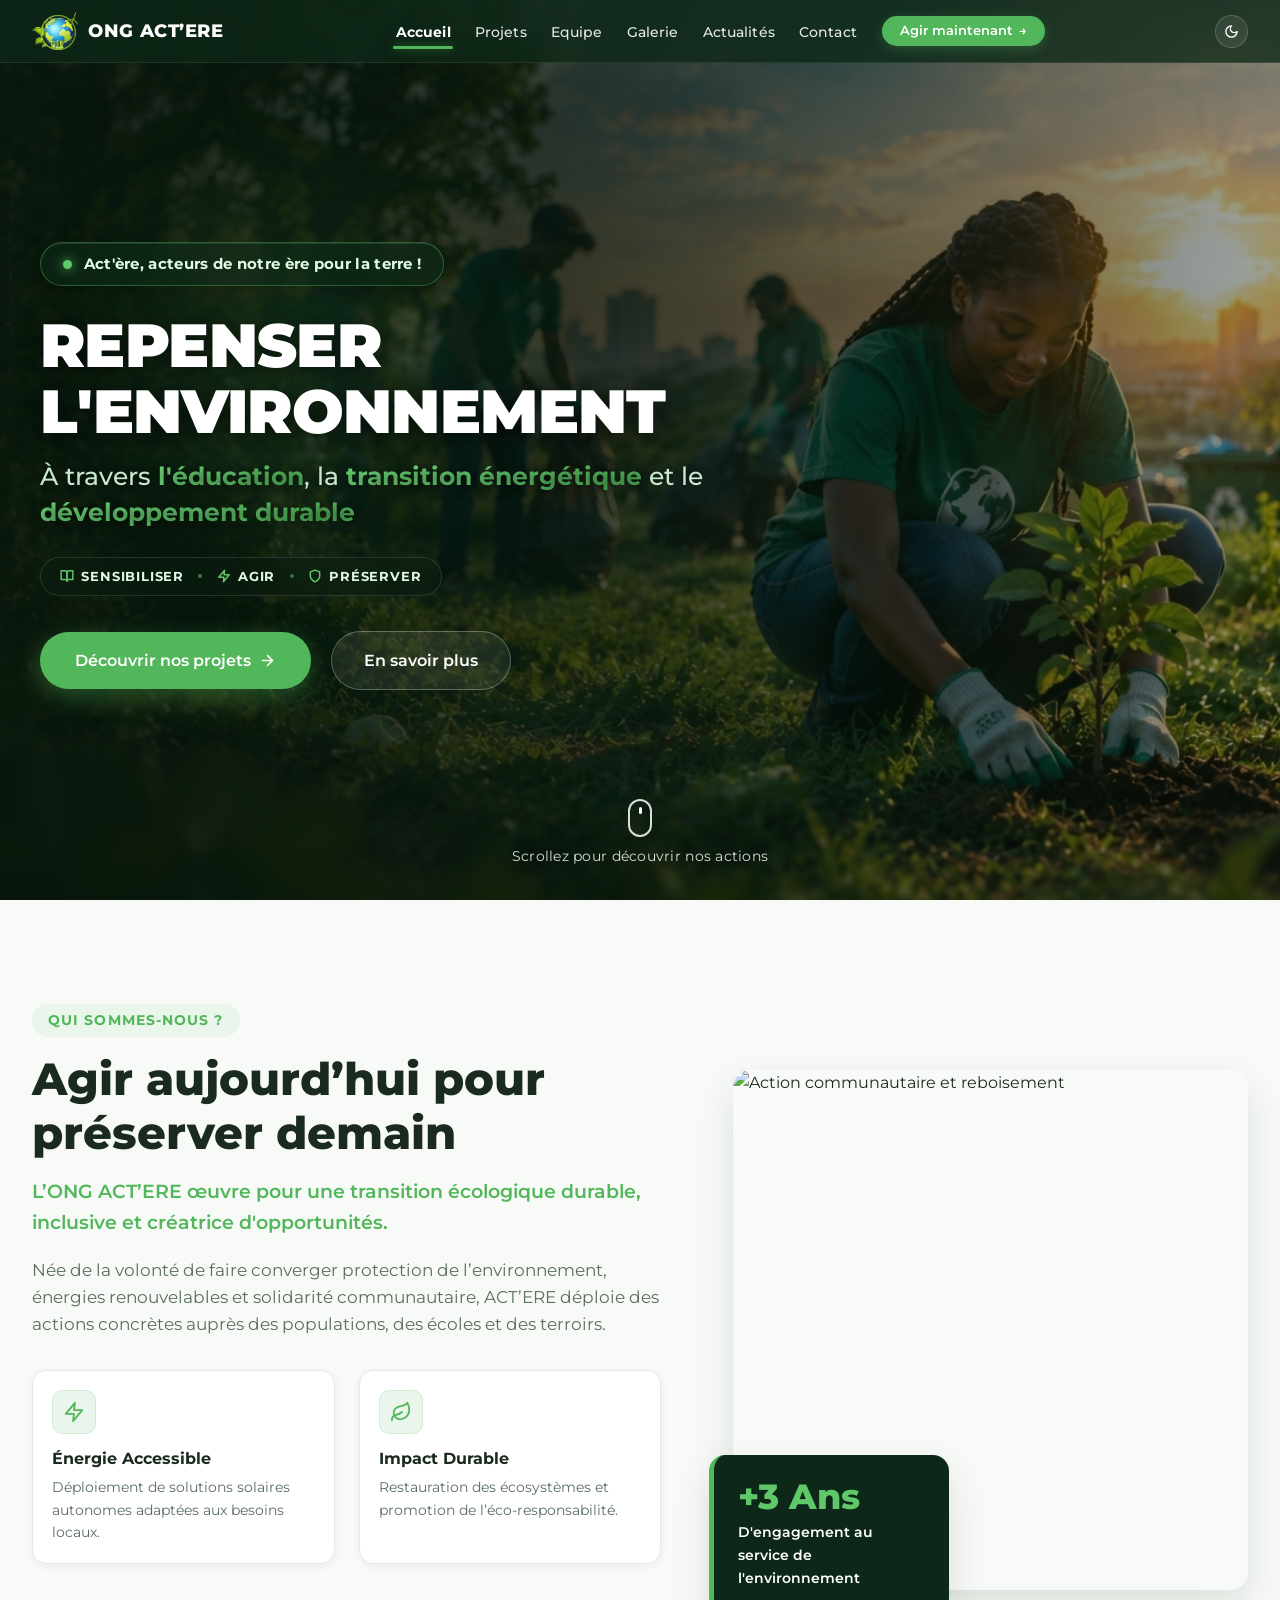
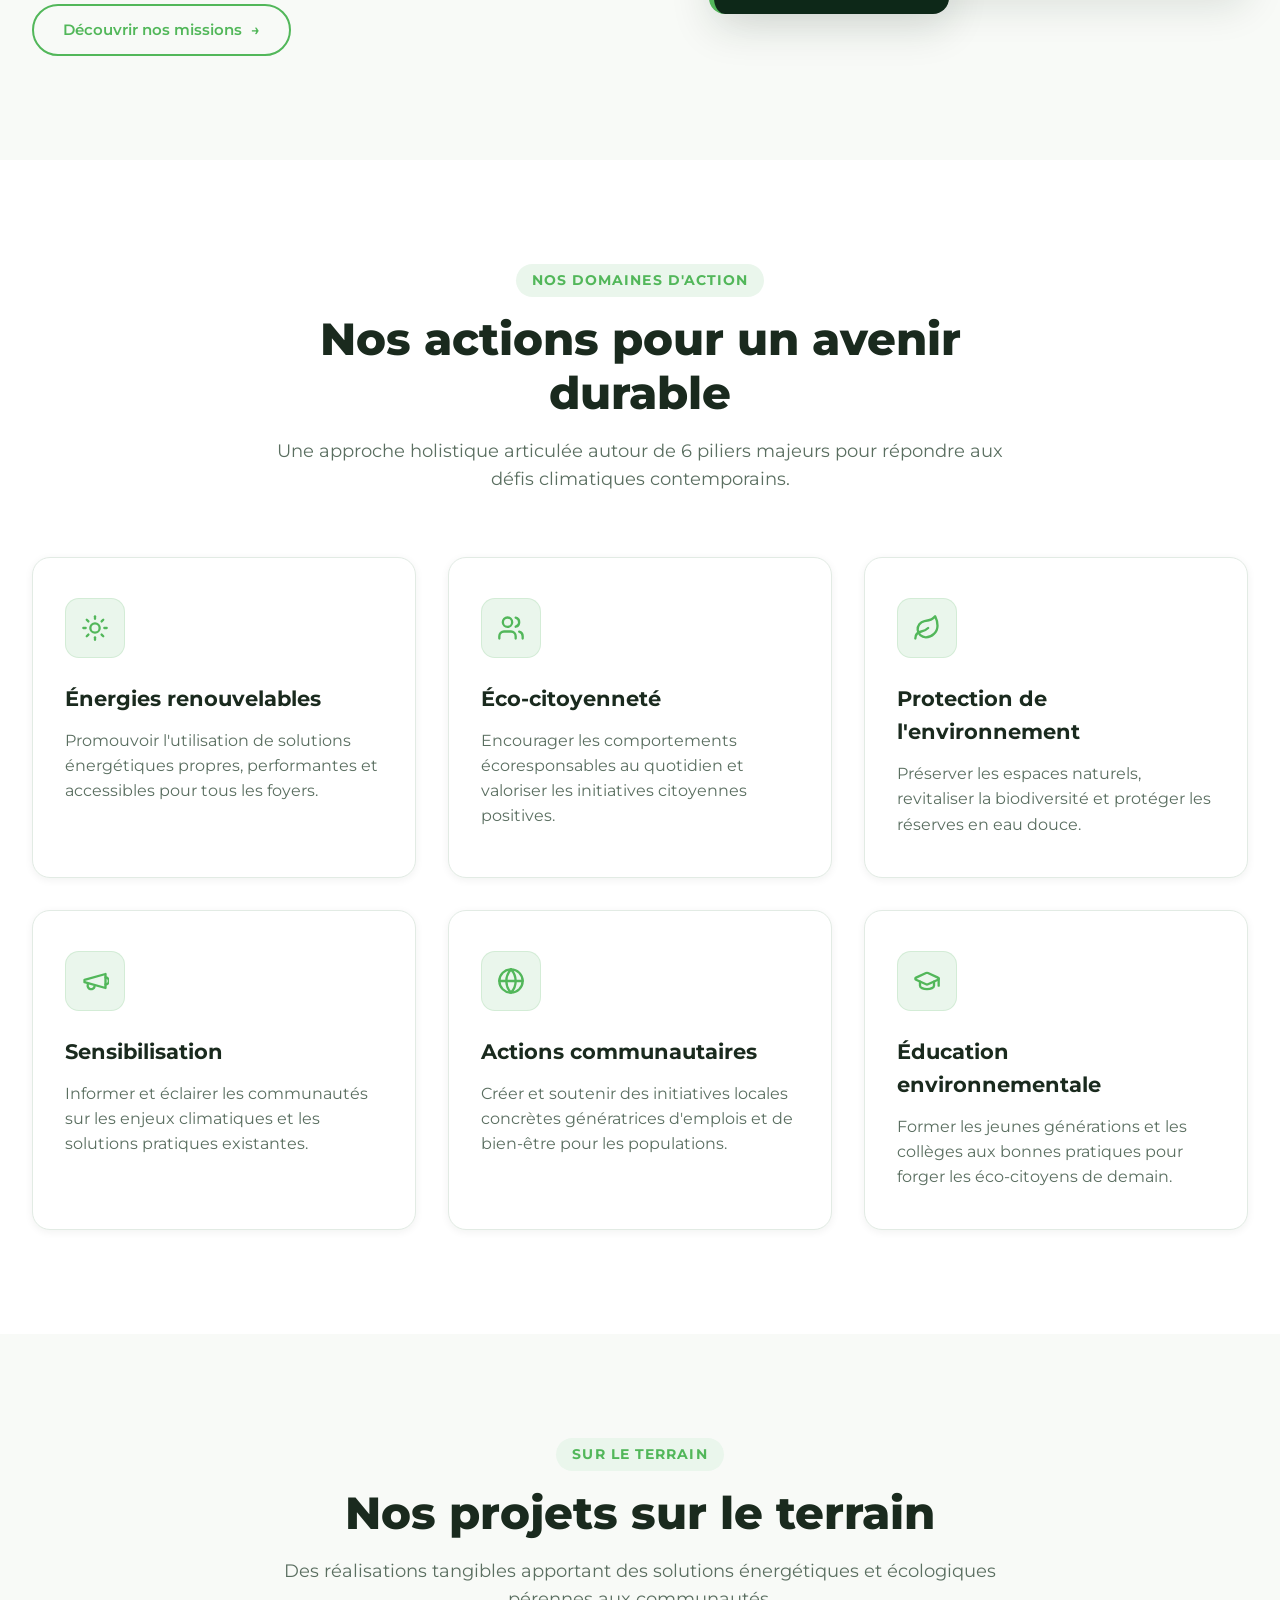
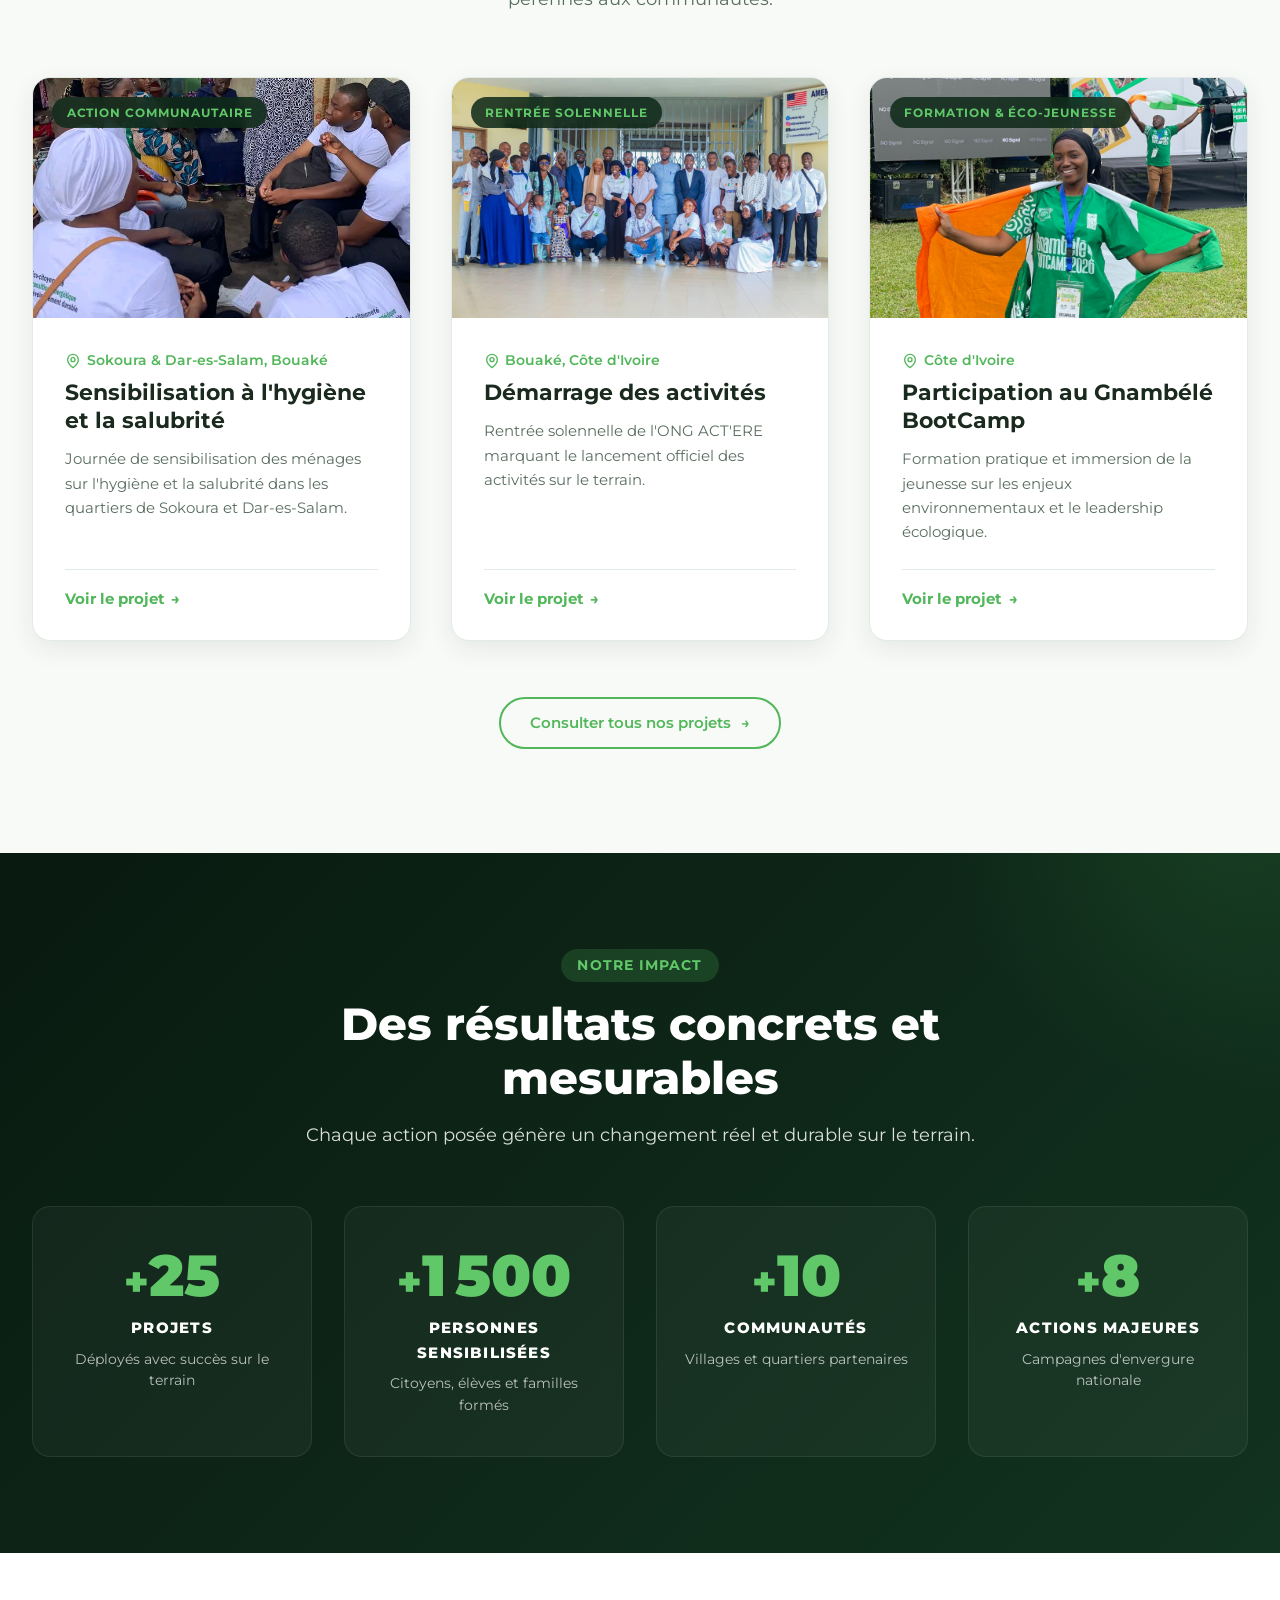
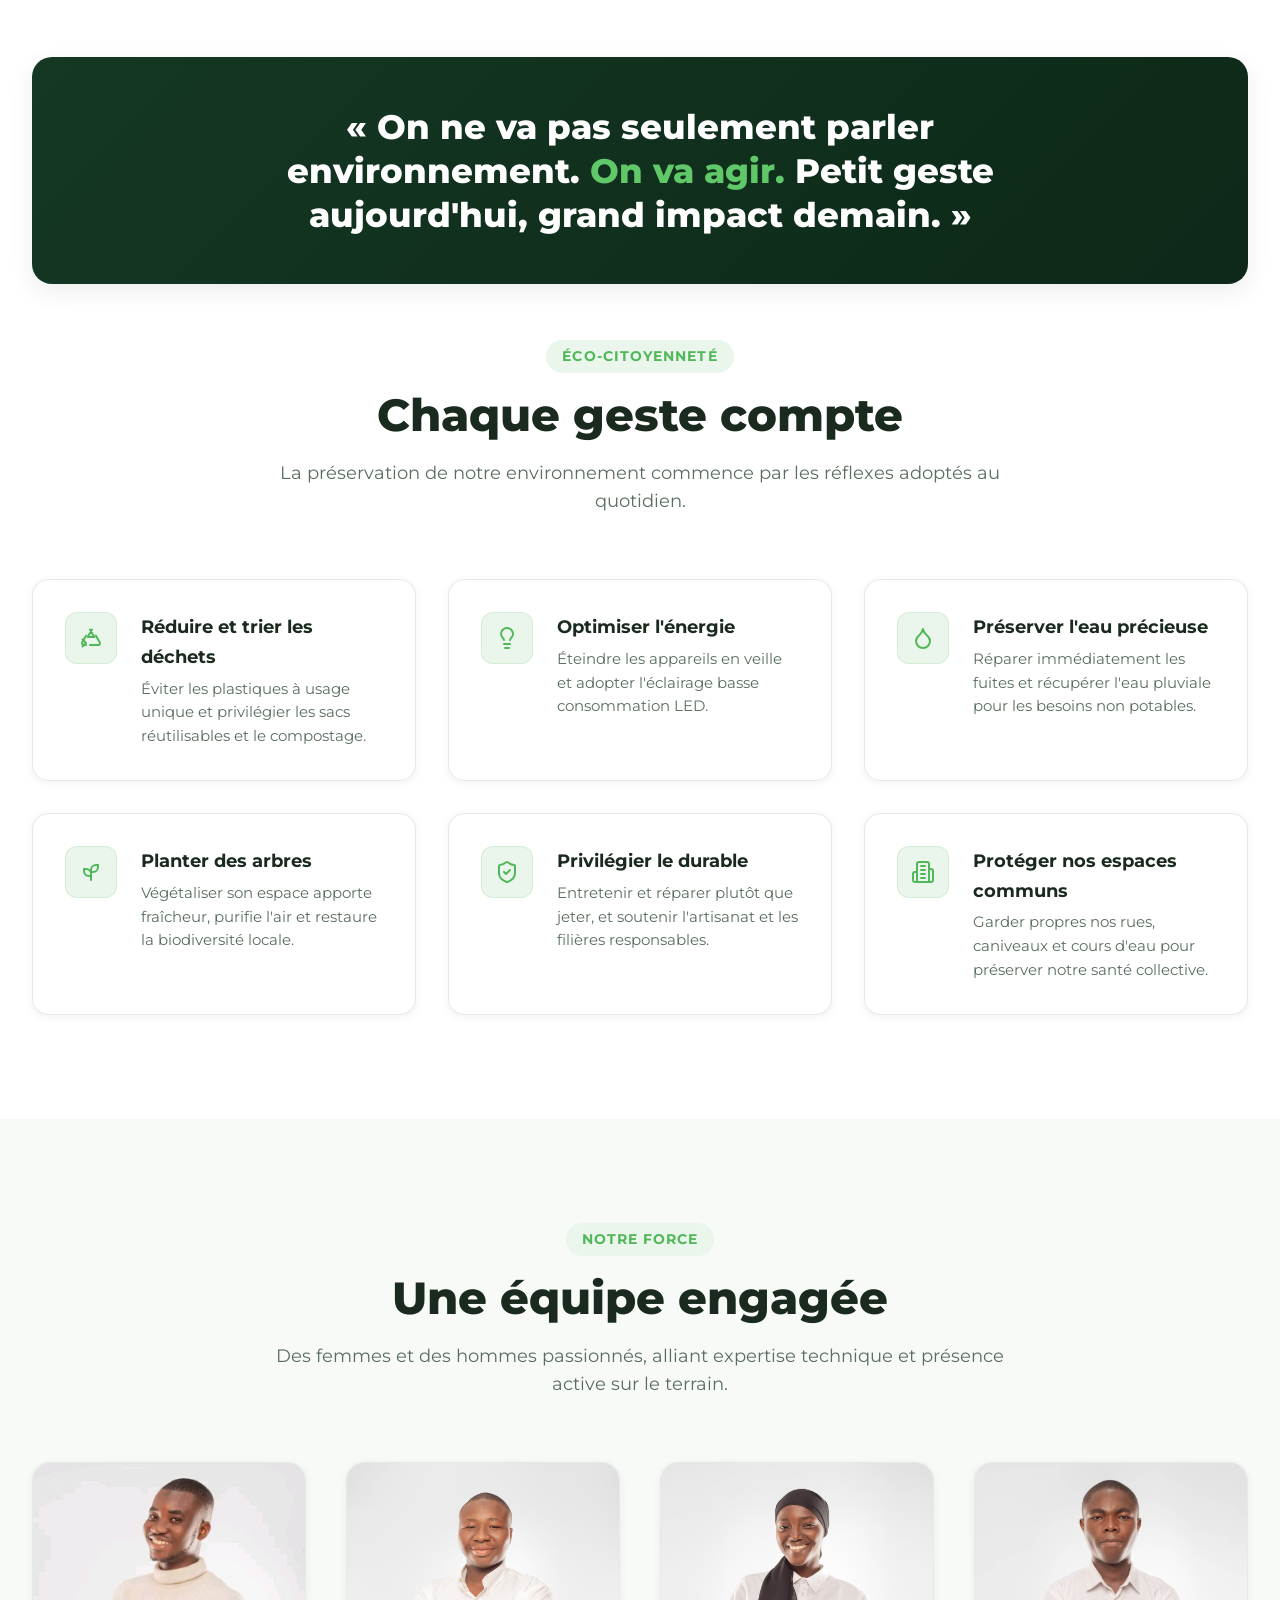
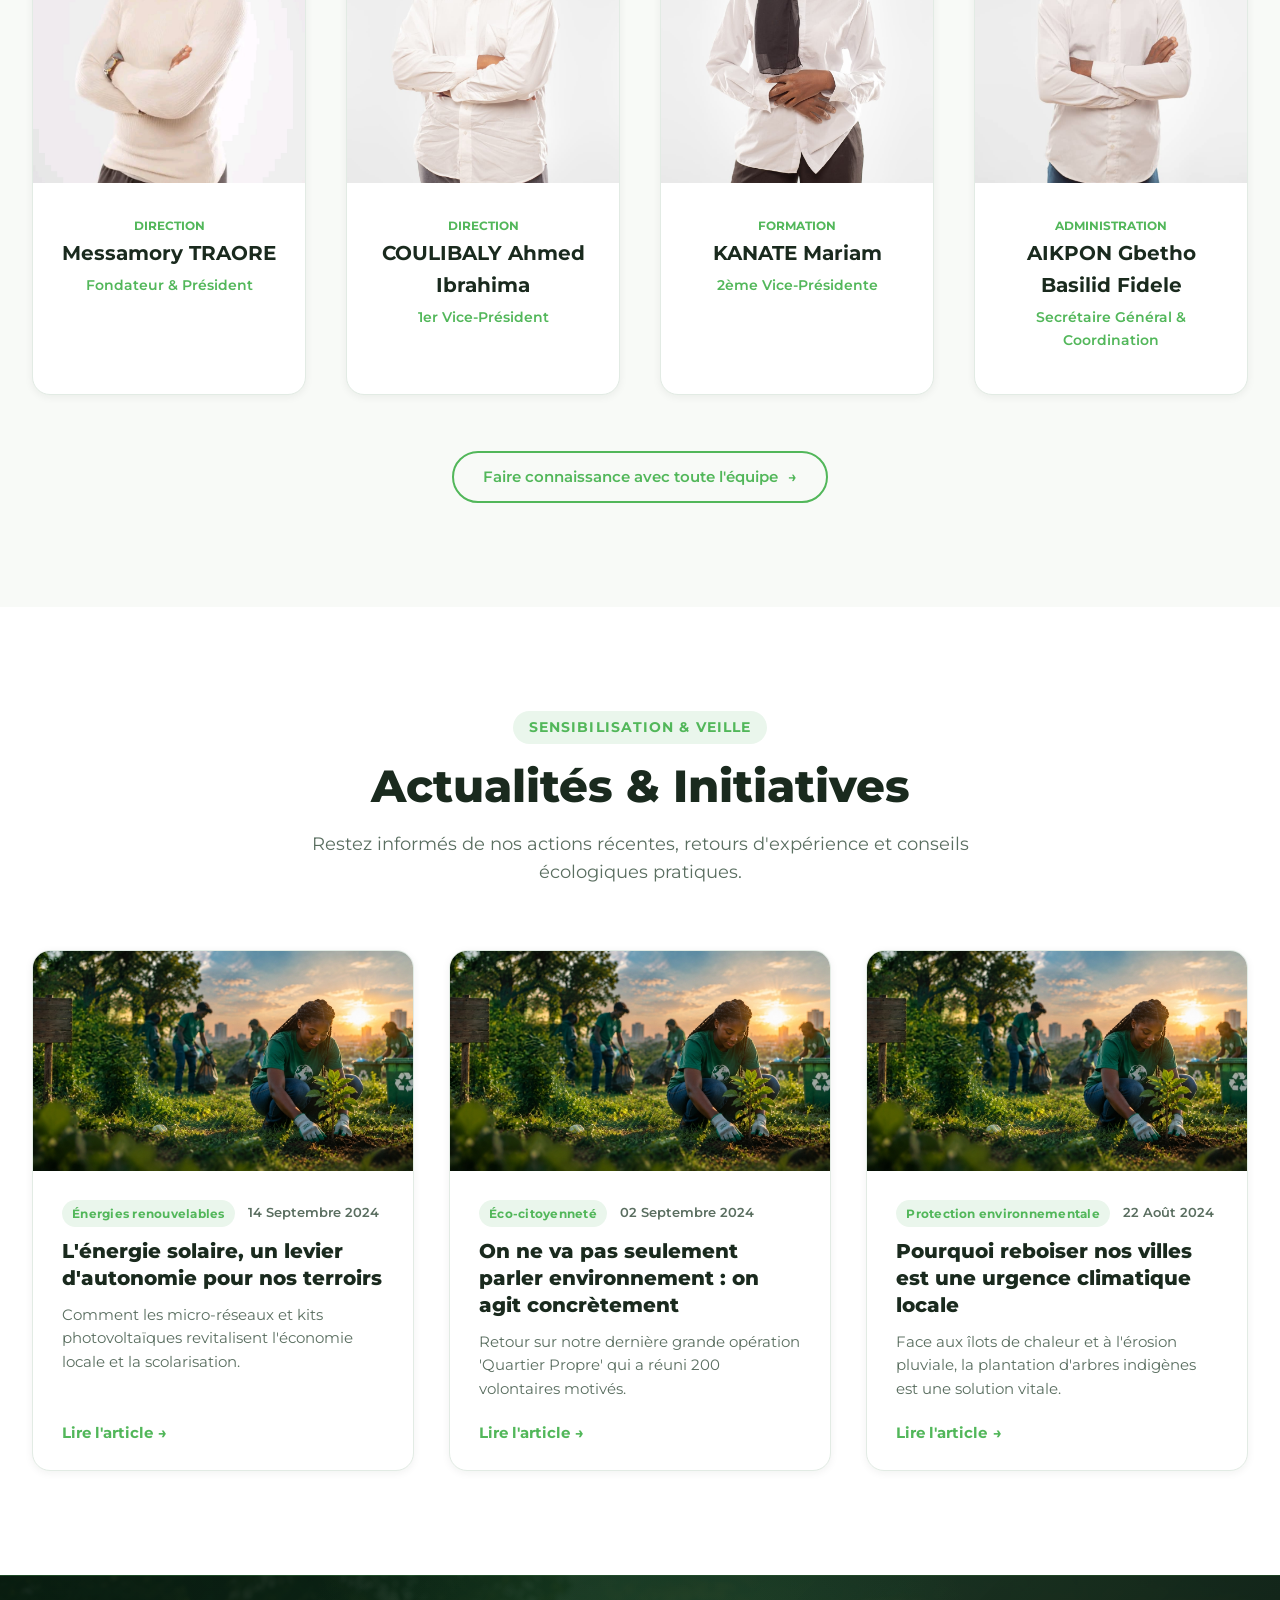
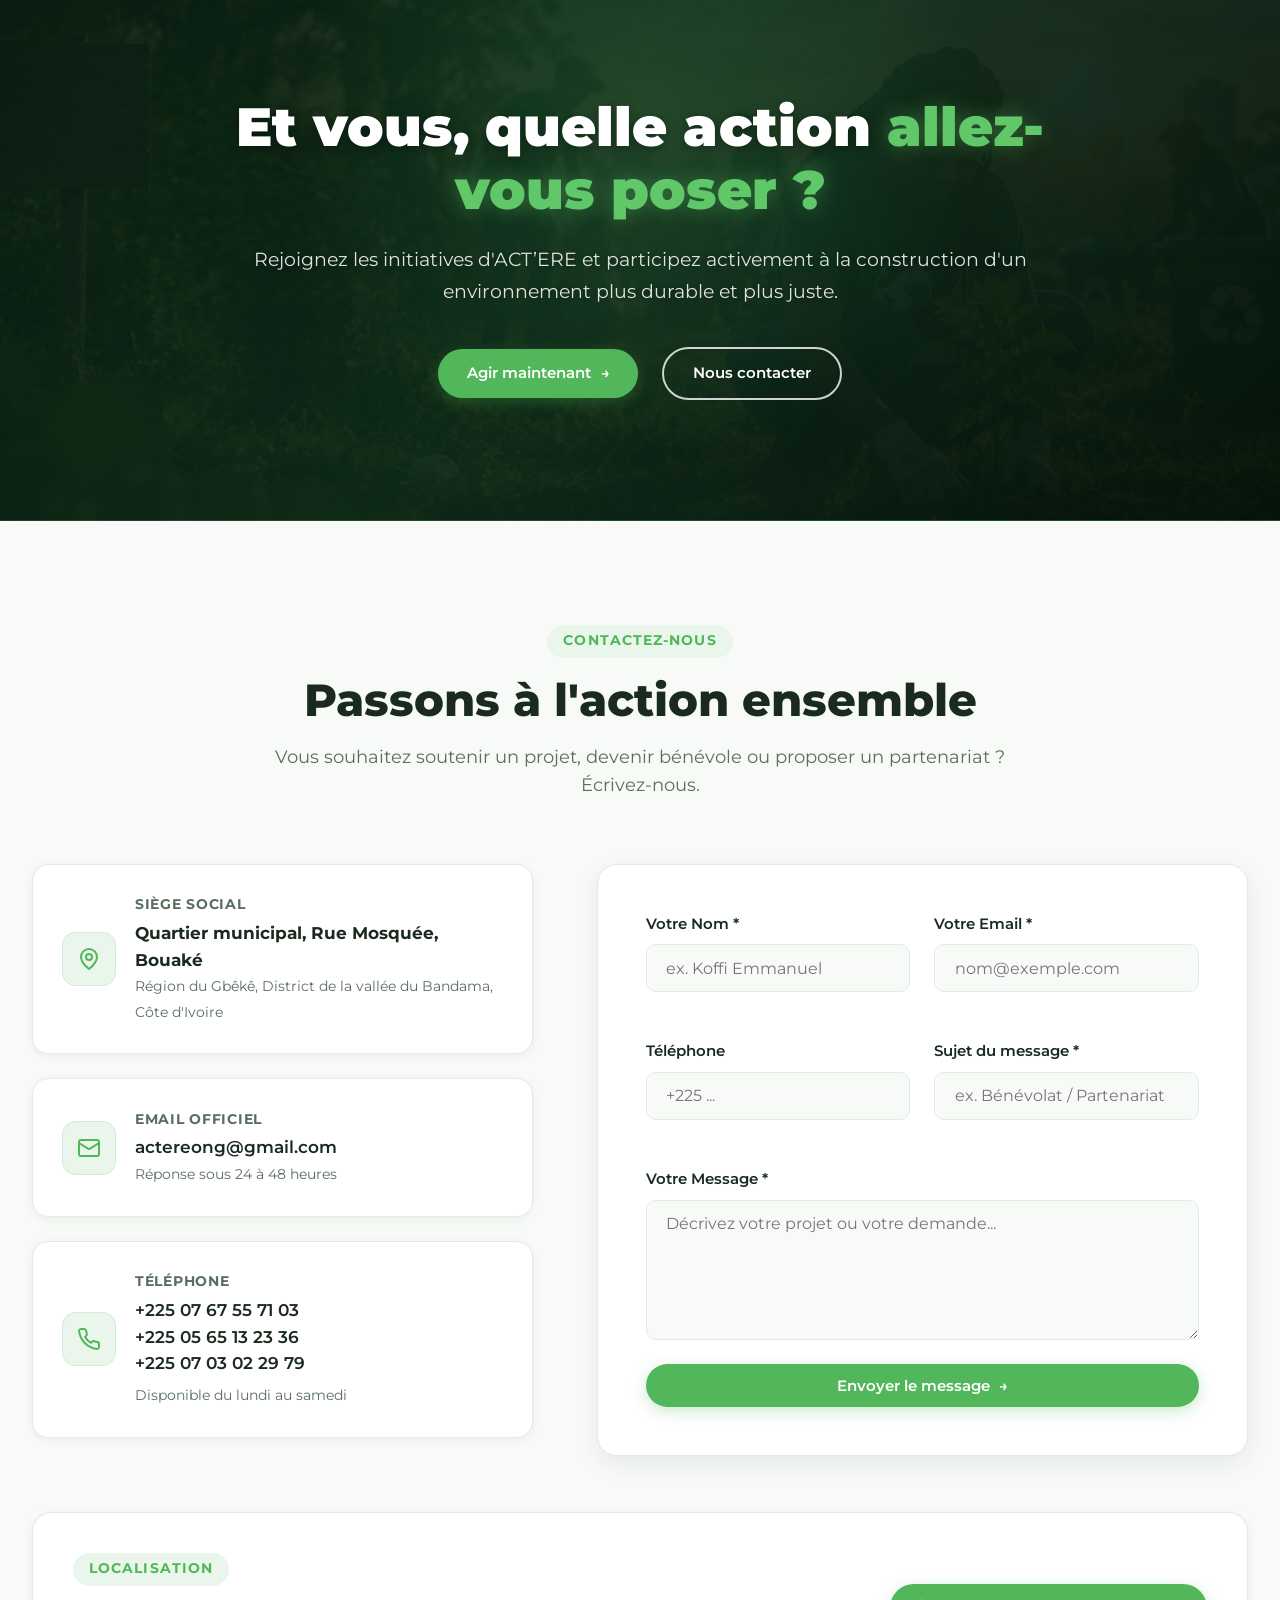
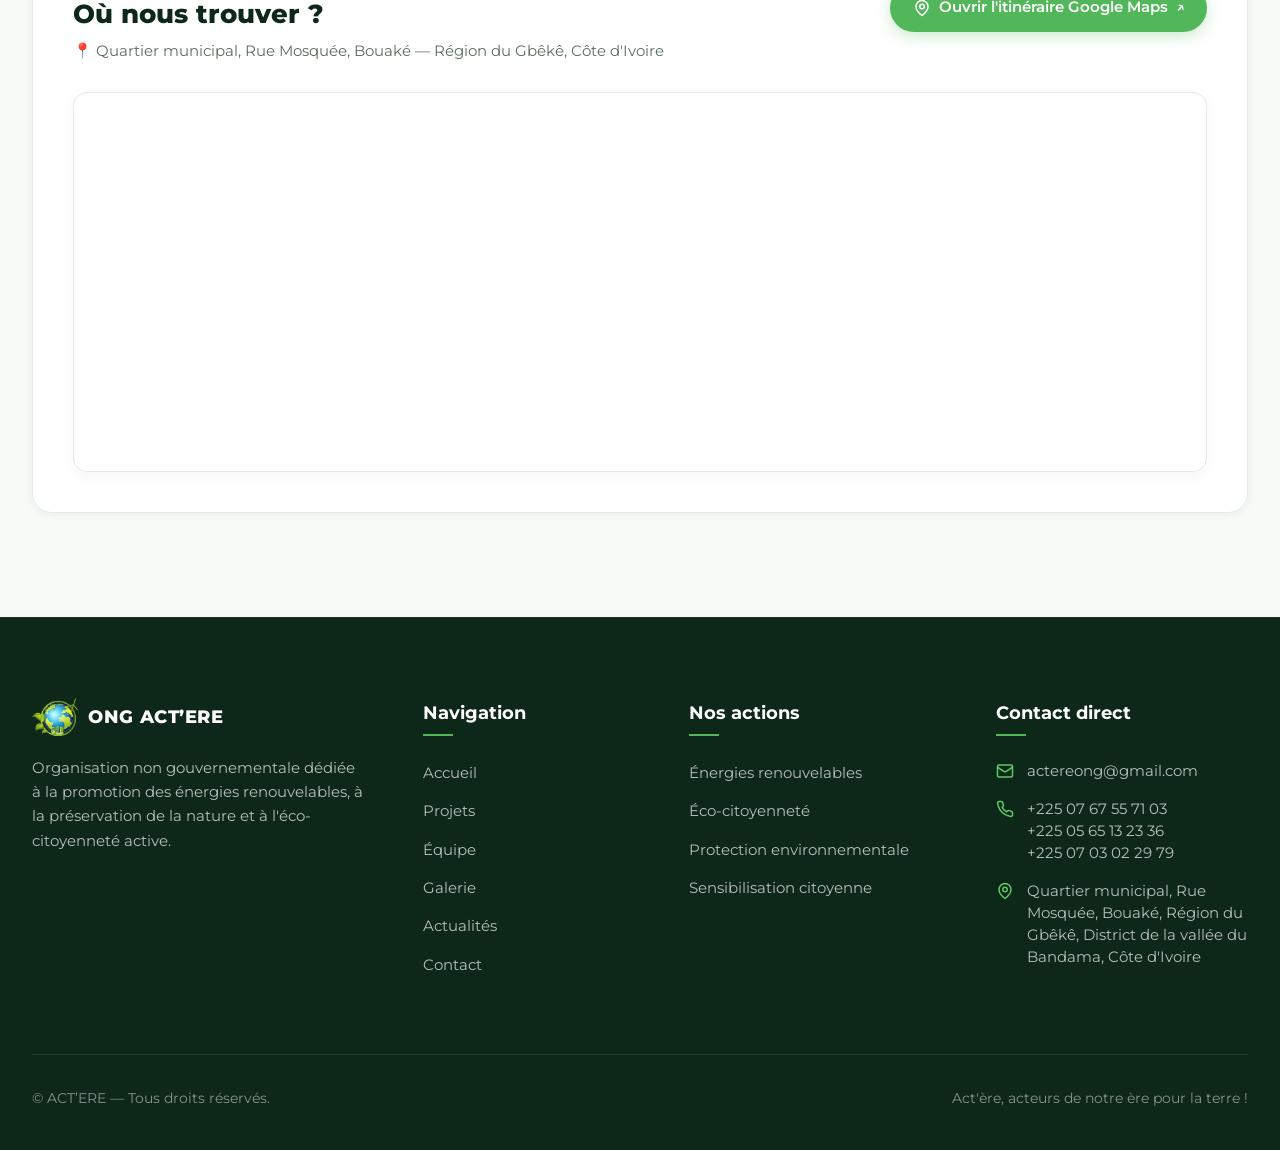
==== commit 84bac6fa: "refactor: suppression de l'onglet benevoles et des biographies des membres du bureau" ====
--- a/index.html
+++ b/index.html
@@ -42,7 +42,6 @@
                     <li><a href="index.html" class="active">Accueil</a></li>
                     <li><a href="projets.html">Projets</a></li>
                     <li><a href="equipe.html">Equipe</a></li>
-                    <li><a href="benevoles.html">Bénévoles</a></li>
                     <li><a href="galerie.html">Galerie</a></li>
                     <li><a href="actualites.html">Actualités</a></li>
                     <li><a href="contact.html">Contact</a></li>
@@ -566,7 +565,7 @@
 
             <div class="team-grid">
                 <!-- Membre 1 -->
-                <div class="team-card team-card-clickable" data-member-id="1" onclick="window.openMemberBioModal && window.openMemberBioModal(1)">
+                <div class="team-card">
                     <div class="team-avatar">
                         <img src="prPic.jpeg" alt="Messamory TRAORE">
                     </div>
@@ -574,15 +573,11 @@
                         <span class="team-card-role" style="font-size:0.75rem; font-weight:700; color:var(--primary-green); text-transform:uppercase;">Direction</span>
                         <h3 class="team-name">Messamory TRAORE</h3>
                         <p class="team-role">Fondateur & Président</p>
-                        <p class="team-bio">Acteur engagé pour la préservation de l'environnement et la promotion du développement durable.</p>
-                        <button type="button" class="btn-bio-trigger" data-member-id="1" onclick="window.openMemberBioModal && window.openMemberBioModal(1)" style="margin-top:0.6rem;">
-                            <span>Voir biographie</span> <span class="btn-arrow">→</span>
-                        </button>
                     </div>
                 </div>
 
                 <!-- Membre 2 -->
-                <div class="team-card team-card-clickable" data-member-id="2" onclick="window.openMemberBioModal && window.openMemberBioModal(2)">
+                <div class="team-card">
                     <div class="team-avatar">
                         <img src="VicprPic.jpeg" alt="COULIBALY Ahmed Ibrahima">
                     </div>
@@ -590,15 +585,11 @@
                         <span class="team-card-role" style="font-size:0.75rem; font-weight:700; color:var(--primary-green); text-transform:uppercase;">Direction</span>
                         <h3 class="team-name">COULIBALY Ahmed Ibrahima</h3>
                         <p class="team-role">1er Vice-Président</p>
-                        <p class="team-bio">Supervise le déploiement opérationnel des programmes et coordonne les alliances stratégiques.</p>
-                        <button type="button" class="btn-bio-trigger" data-member-id="2" onclick="window.openMemberBioModal && window.openMemberBioModal(2)" style="margin-top:0.6rem;">
-                            <span>Voir biographie</span> <span class="btn-arrow">→</span>
-                        </button>
                     </div>
                 </div>
 
                 <!-- Membre 3 -->
-                <div class="team-card team-card-clickable" data-member-id="3" onclick="window.openMemberBioModal && window.openMemberBioModal(3)">
+                <div class="team-card">
                     <div class="team-avatar">
                         <img src="ViceprPic.jpeg" alt="KANATE Mariam">
                     </div>
@@ -606,15 +597,11 @@
                         <span class="team-card-role" style="font-size:0.75rem; font-weight:700; color:var(--primary-green); text-transform:uppercase;">Formation</span>
                         <h3 class="team-name">KANATE Mariam</h3>
                         <p class="team-role">2ème Vice-Présidente</p>
-                        <p class="team-bio">Chargée des projets et des programmes de formation éco-citoyenne et jeunesse.</p>
-                        <button type="button" class="btn-bio-trigger" data-member-id="3" onclick="window.openMemberBioModal && window.openMemberBioModal(3)" style="margin-top:0.6rem;">
-                            <span>Voir biographie</span> <span class="btn-arrow">→</span>
-                        </button>
                     </div>
                 </div>
 
                 <!-- Membre 4 -->
-                <div class="team-card team-card-clickable" data-member-id="4" onclick="window.openMemberBioModal && window.openMemberBioModal(4)">
+                <div class="team-card">
                     <div class="team-avatar">
                         <img src="SgPic.jpeg" alt="AIKPON Gbetho Basilid Fidele">
                     </div>
@@ -622,10 +609,6 @@
                         <span class="team-card-role" style="font-size:0.75rem; font-weight:700; color:var(--primary-green); text-transform:uppercase;">Administration</span>
                         <h3 class="team-name">AIKPON Gbetho Basilid Fidele</h3>
                         <p class="team-role">Secrétaire Général & Coordination</p>
-                        <p class="team-bio">Coordonne les activités de terrain et la liaison entre équipes et communautés locales.</p>
-                        <button type="button" class="btn-bio-trigger" data-member-id="4" onclick="window.openMemberBioModal && window.openMemberBioModal(4)" style="margin-top:0.6rem;">
-                            <span>Voir biographie</span> <span class="btn-arrow">→</span>
-                        </button>
                     </div>
                 </div>
             </div>
@@ -894,7 +877,6 @@
                         <li><a href="index.html">Accueil</a></li>
                         <li><a href="projets.html">Projets</a></li>
                         <li><a href="equipe.html">Équipe</a></li>
-                        <li><a href="benevoles.html">Bénévoles</a></li>
                         <li><a href="galerie.html">Galerie</a></li>
                         <li><a href="actualites.html">Actualités</a></li>
                         <li><a href="contact.html">Contact</a></li>
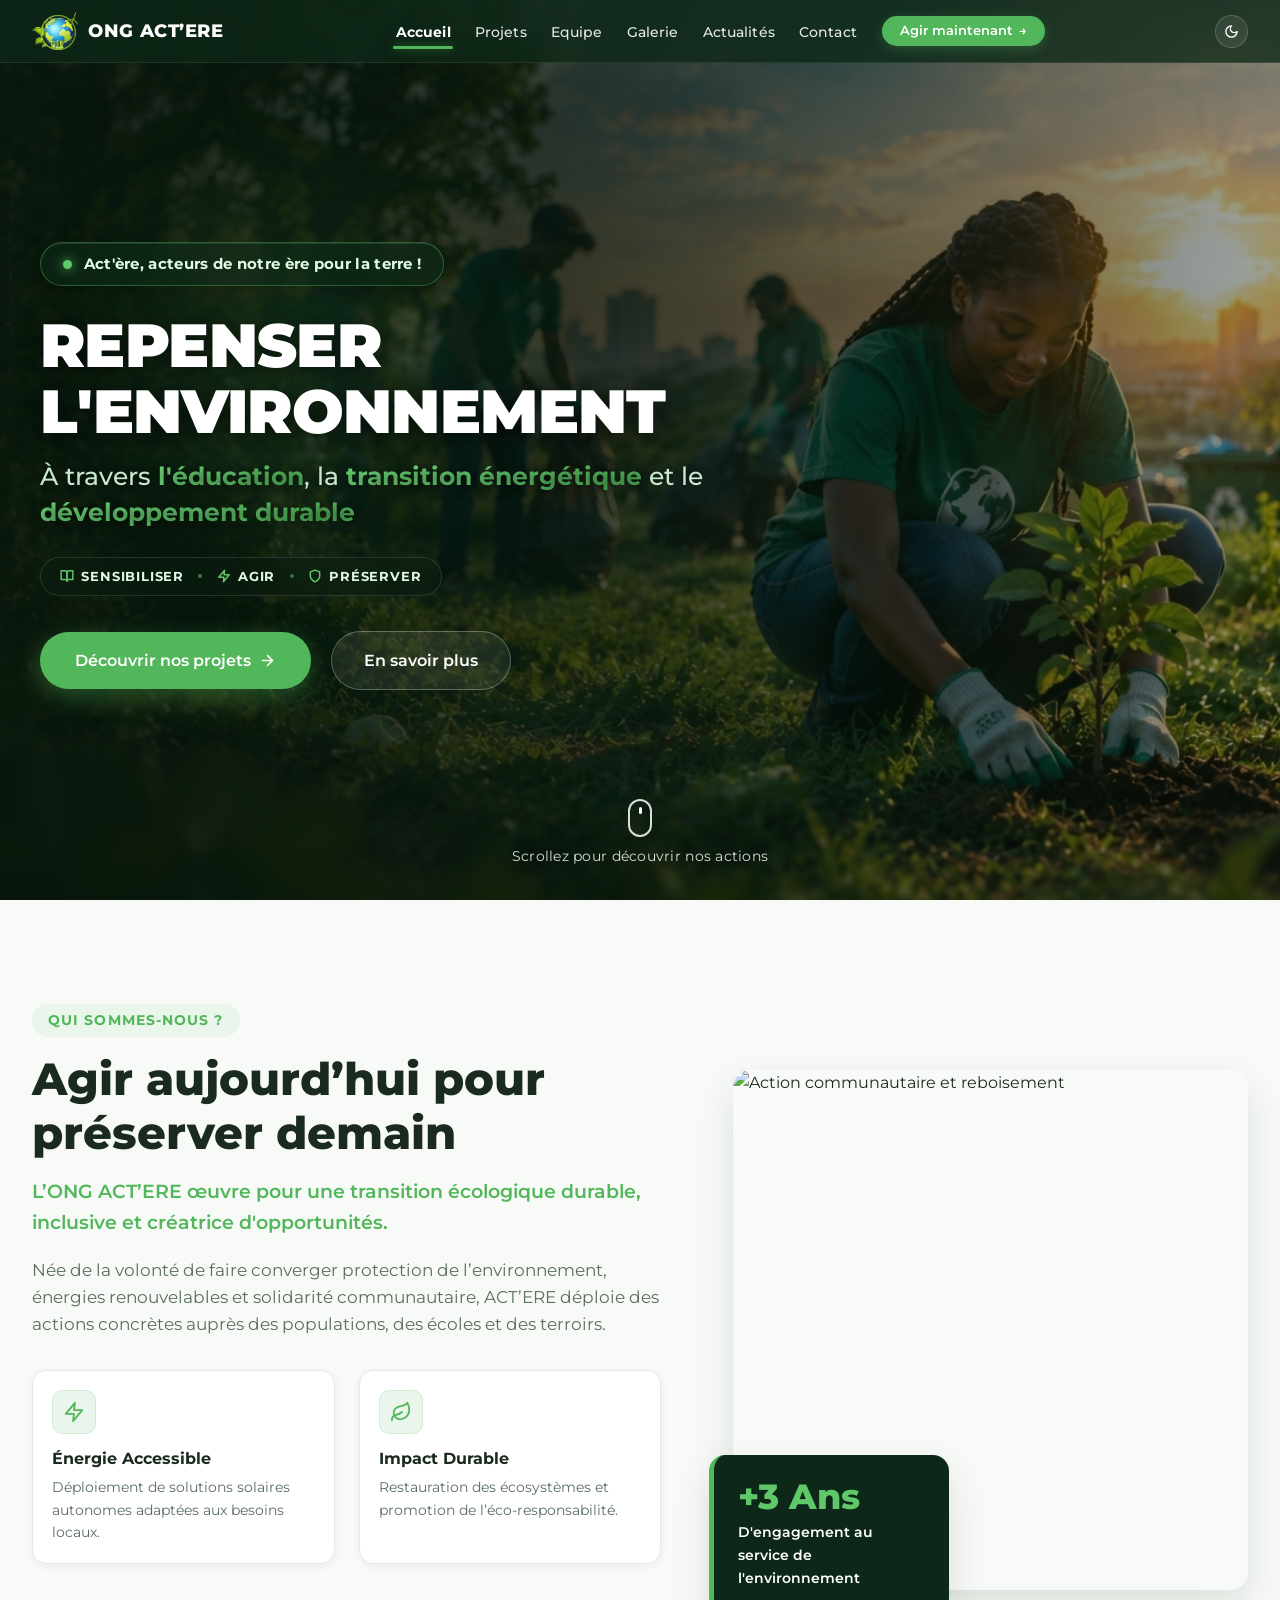
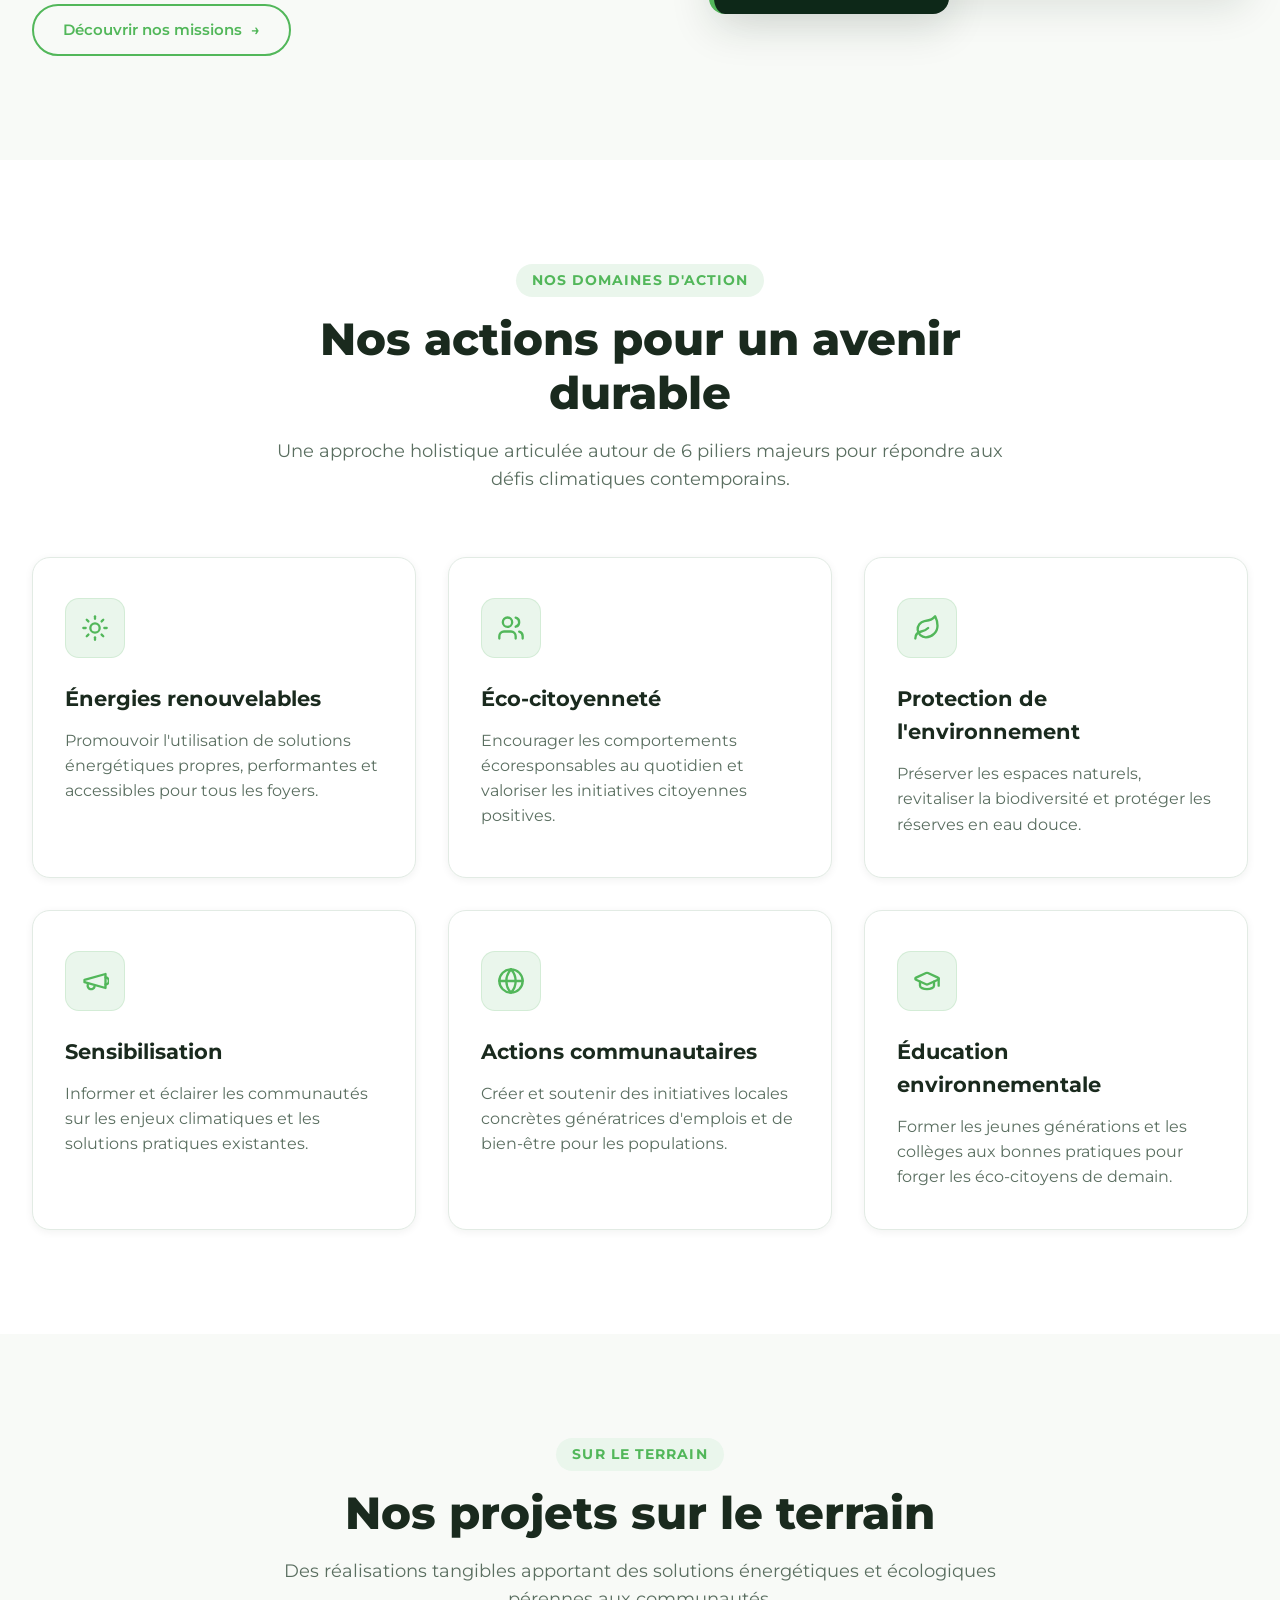
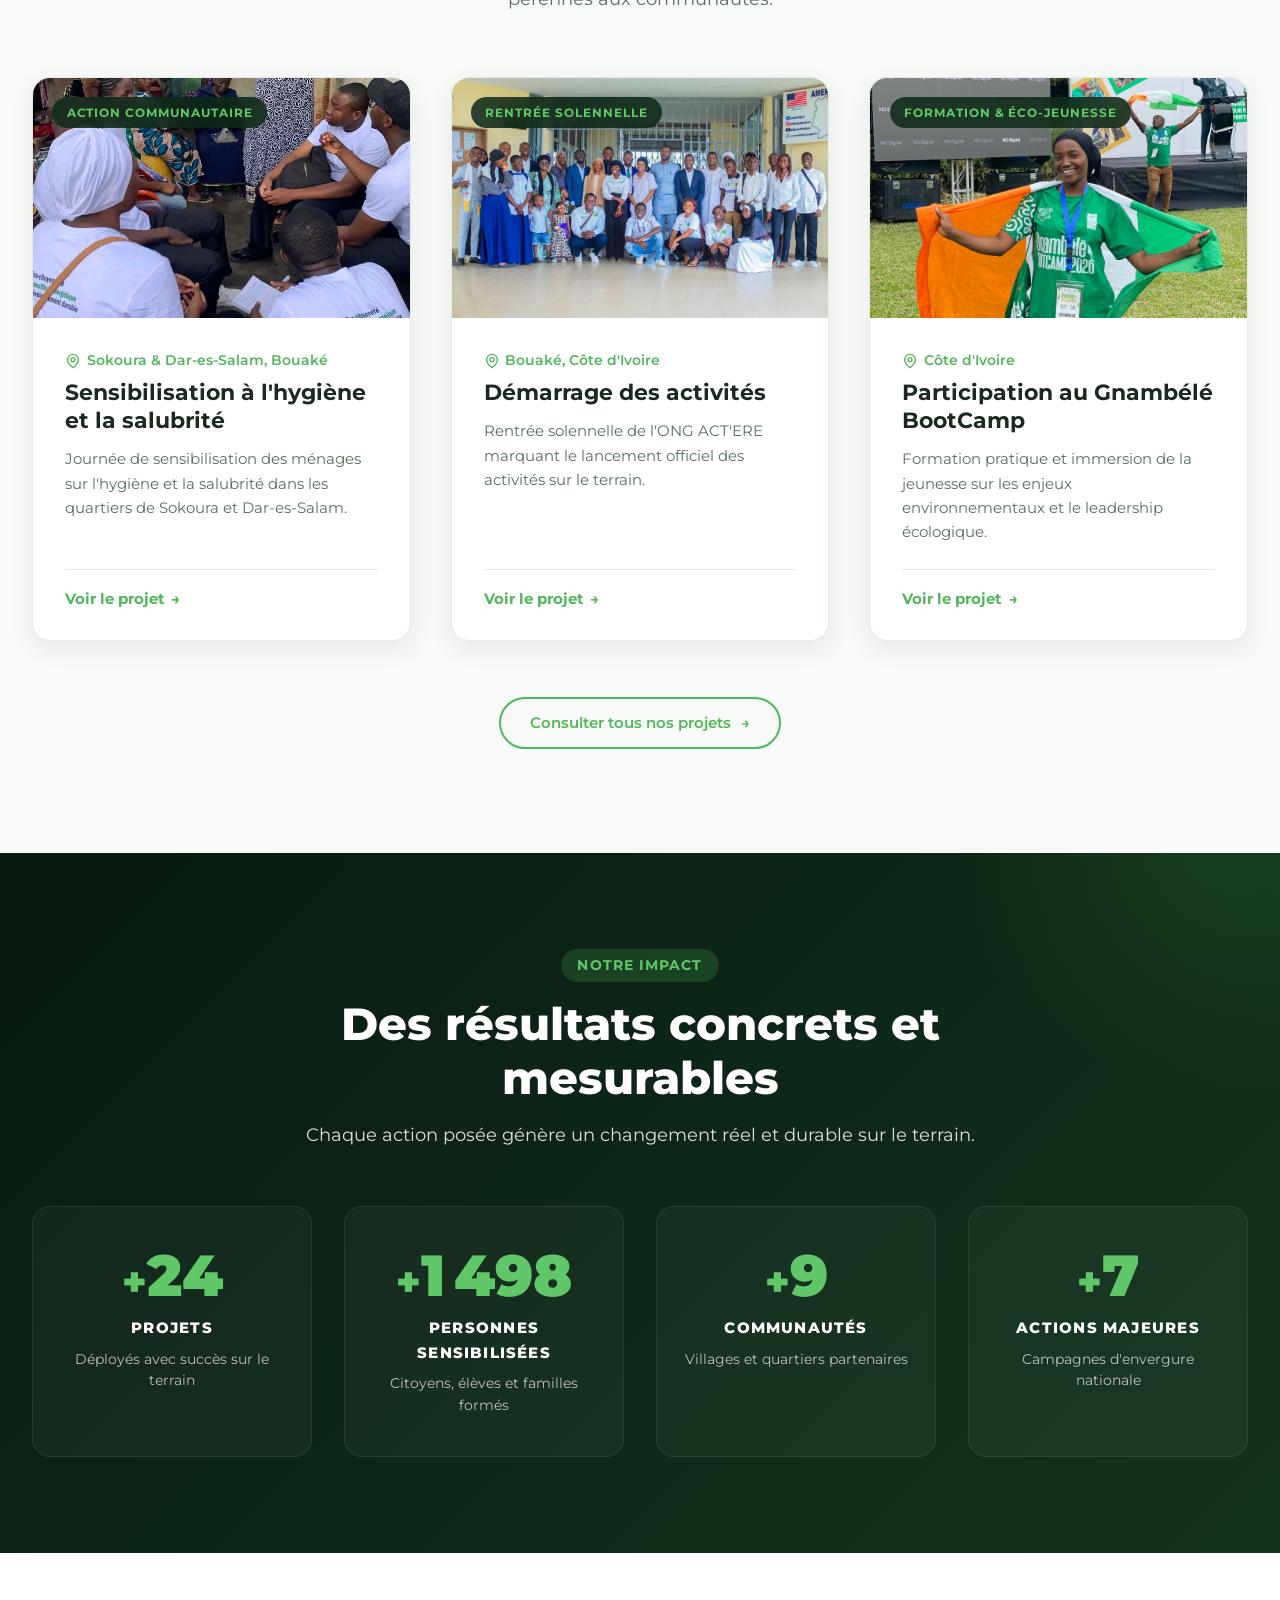
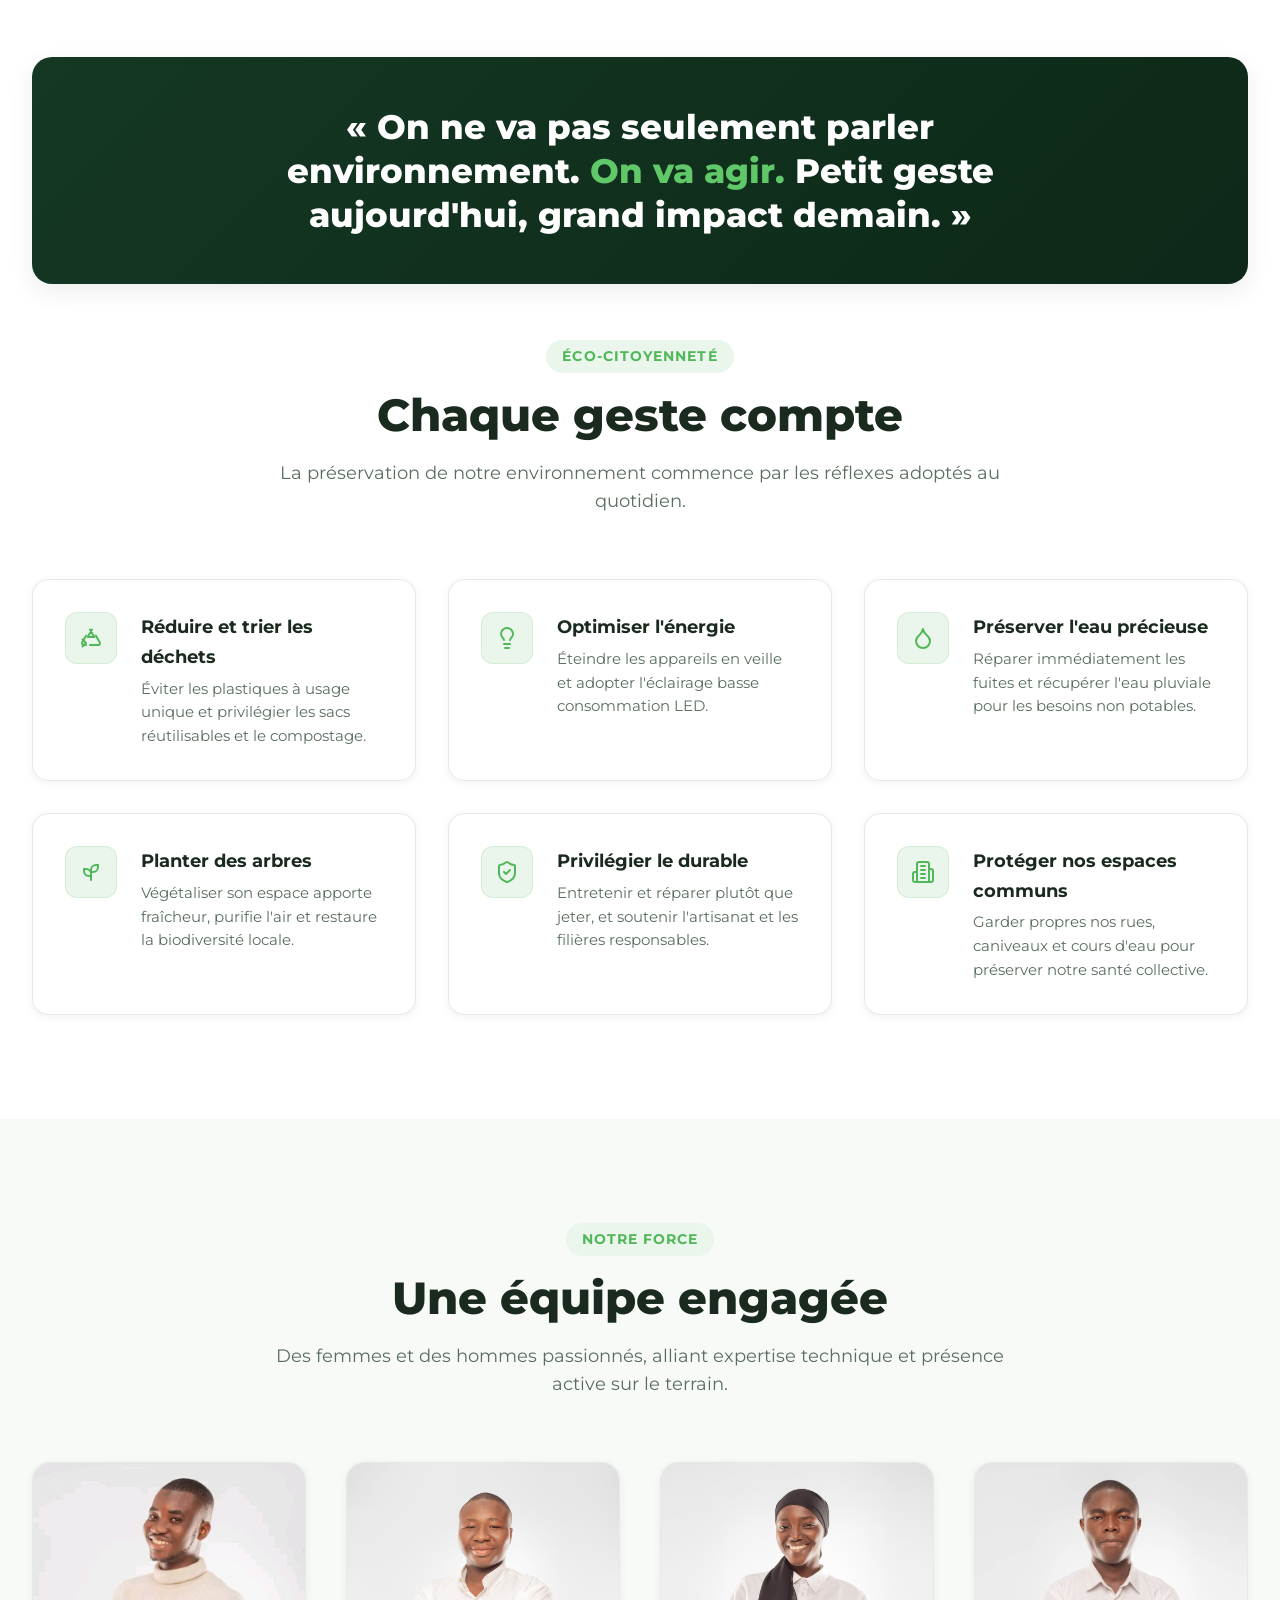
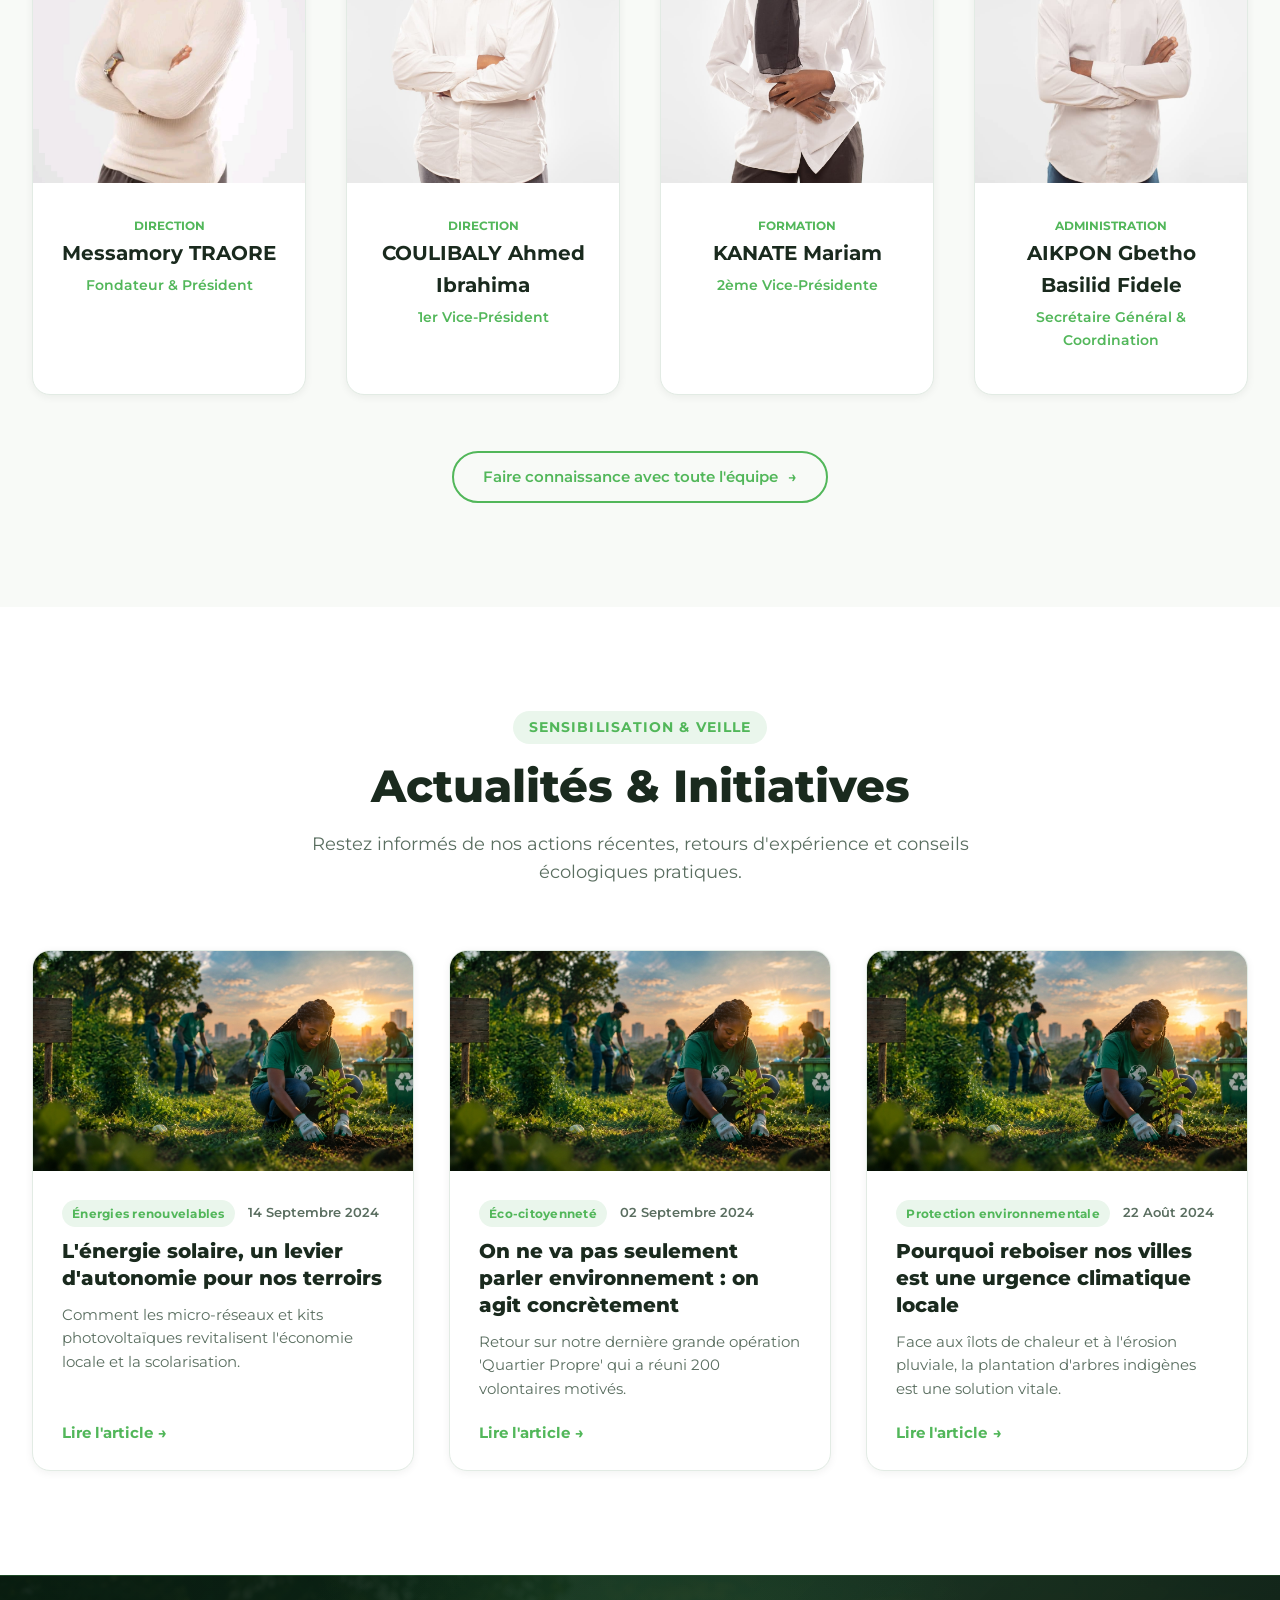
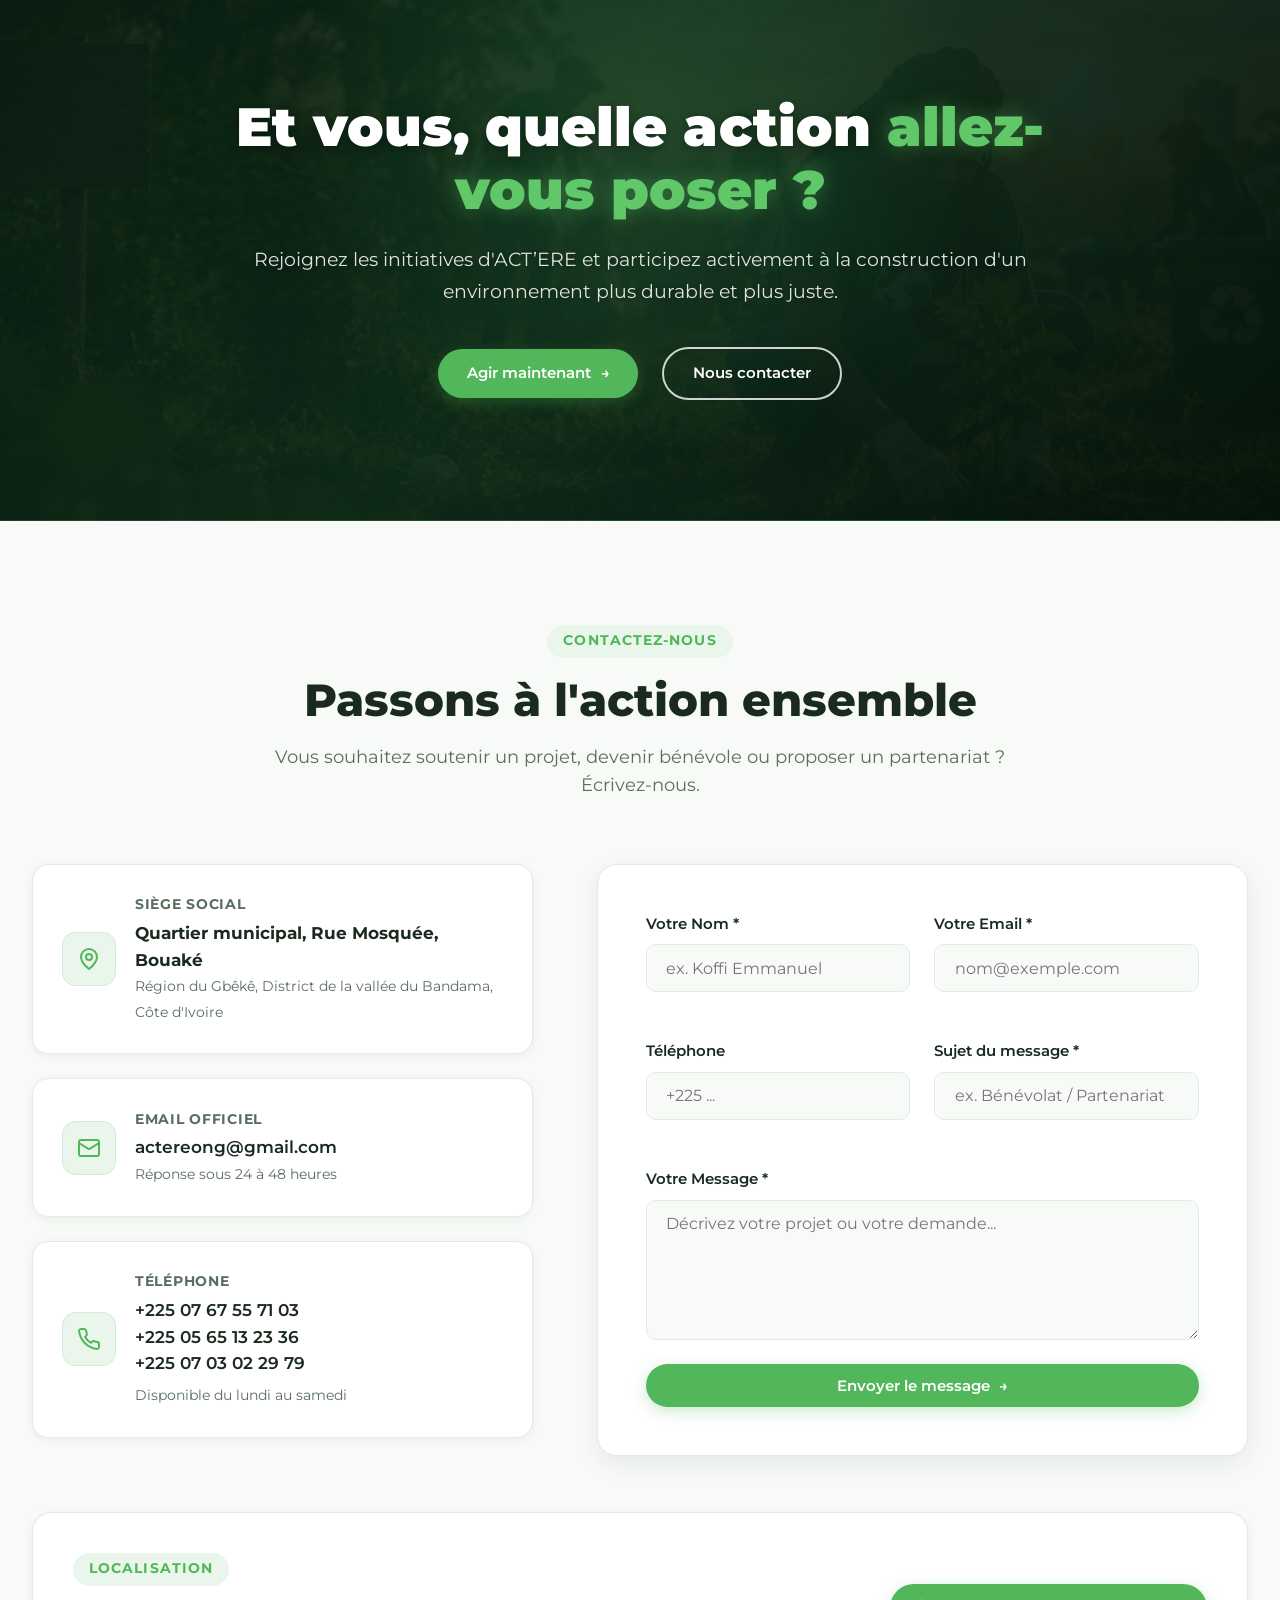
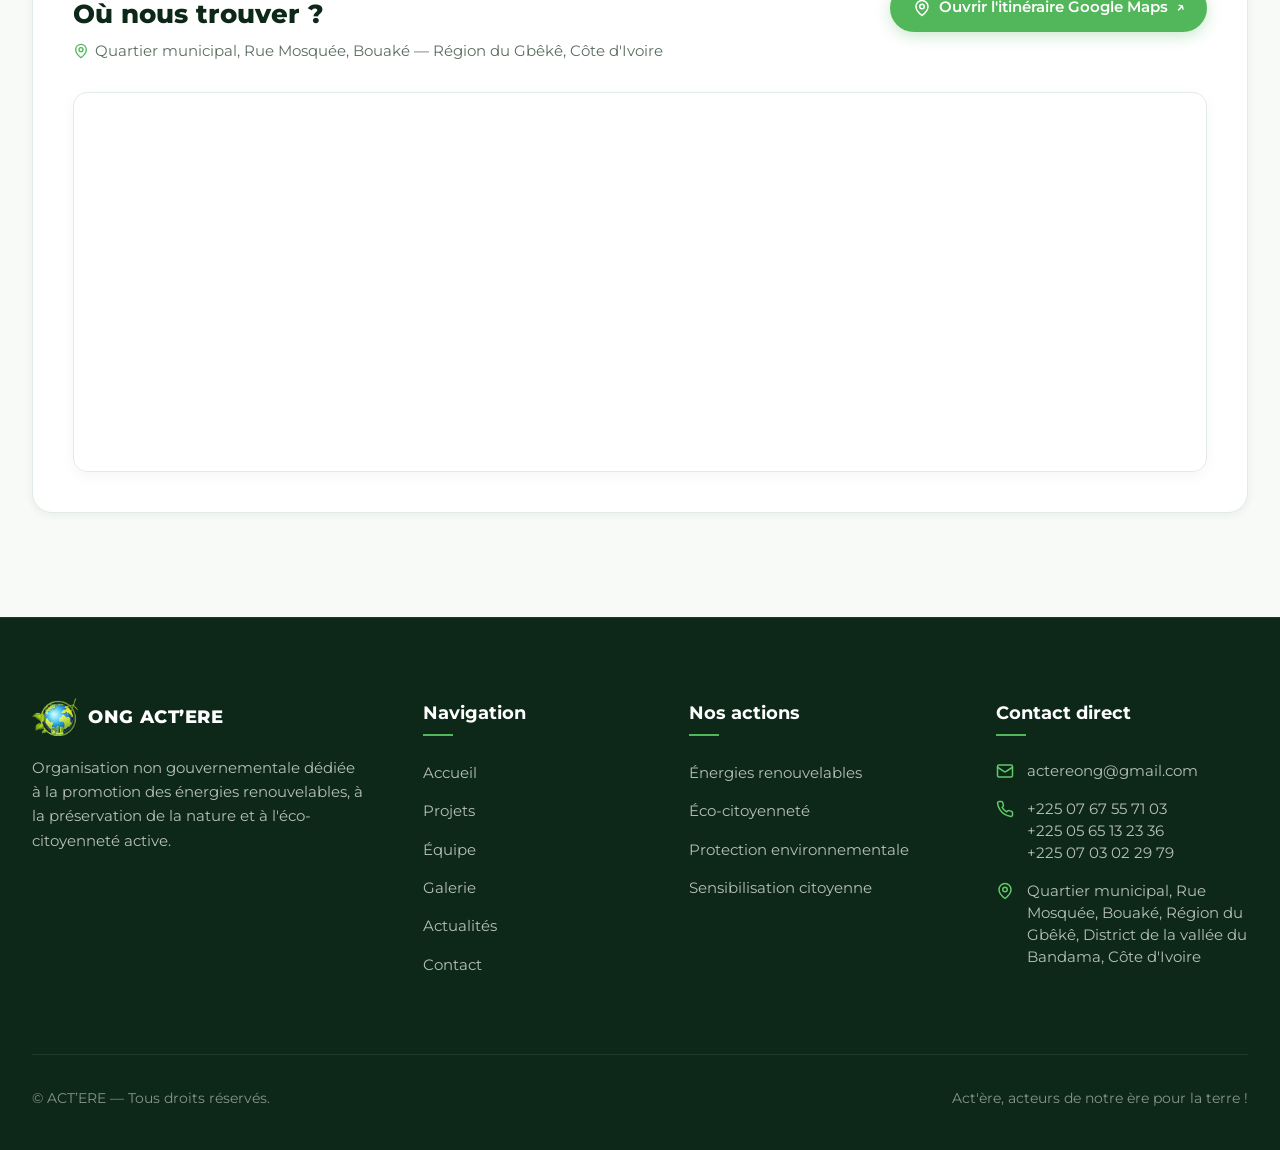
==== commit 019a2d9e: "style(galerie): remplacement des emojis par des icones SVG professionnelles" ====
--- a/index.html
+++ b/index.html
@@ -829,7 +829,7 @@
                         <span class="section-badge" style="margin-bottom: 0.5rem; display: inline-block;">Localisation</span>
                         <h3 style="font-size: 1.6rem; font-weight: 800; color: var(--text-dark); margin-bottom: 0.3rem;">Où nous trouver ?</h3>
                         <p style="color: var(--text-muted); font-size: 0.95rem; margin: 0;">
-                            📍 Quartier municipal, Rue Mosquée, Bouaké — Région du Gbêkê, Côte d'Ivoire
+                            <svg width="16" height="16" viewBox="0 0 24 24" fill="none" stroke="var(--primary-green)" stroke-width="2" stroke-linecap="round" stroke-linejoin="round" aria-hidden="true" style="vertical-align:-3px; margin-right:0.35rem;"><path d="M20 10c0 6-8 12-8 12s-8-6-8-12a8 8 0 0 1 16 0Z"/><circle cx="12" cy="10" r="3"/></svg>Quartier municipal, Rue Mosquée, Bouaké — Région du Gbêkê, Côte d'Ivoire
                         </p>
                     </div>
                     <a href="https://www.google.com/maps/search/?api=1&query=Quartier+Municipal+Bouak%C3%A9+C%C3%B4te+d%27Ivoire" target="_blank" rel="noopener noreferrer" class="btn btn-primary" style="display: inline-flex; align-items: center; gap: 0.5rem; padding: 0.75rem 1.4rem; font-size: 0.92rem; text-decoration: none;">
--- a/css/style.css
+++ b/css/style.css
@@ -2888,6 +2888,28 @@
     border-color: #173721;
 }
 
+.gallery-card-meta .meta-item,
+.lightbox-meta .meta-item {
+    display: inline-flex;
+    align-items: center;
+    gap: 0.4rem;
+}
+
+.meta-icon {
+    flex-shrink: 0;
+    color: var(--primary-green);
+}
+
+.lightbox-meta {
+    display: flex;
+    flex-wrap: wrap;
+    gap: 0.6rem 1.4rem;
+}
+
+.lightbox-meta .meta-icon {
+    color: var(--accent-green);
+}
+
 /* ─── LIGHTBOX MODAL DE LA GALERIE ─── */
 .lightbox-modal {
     position: fixed;
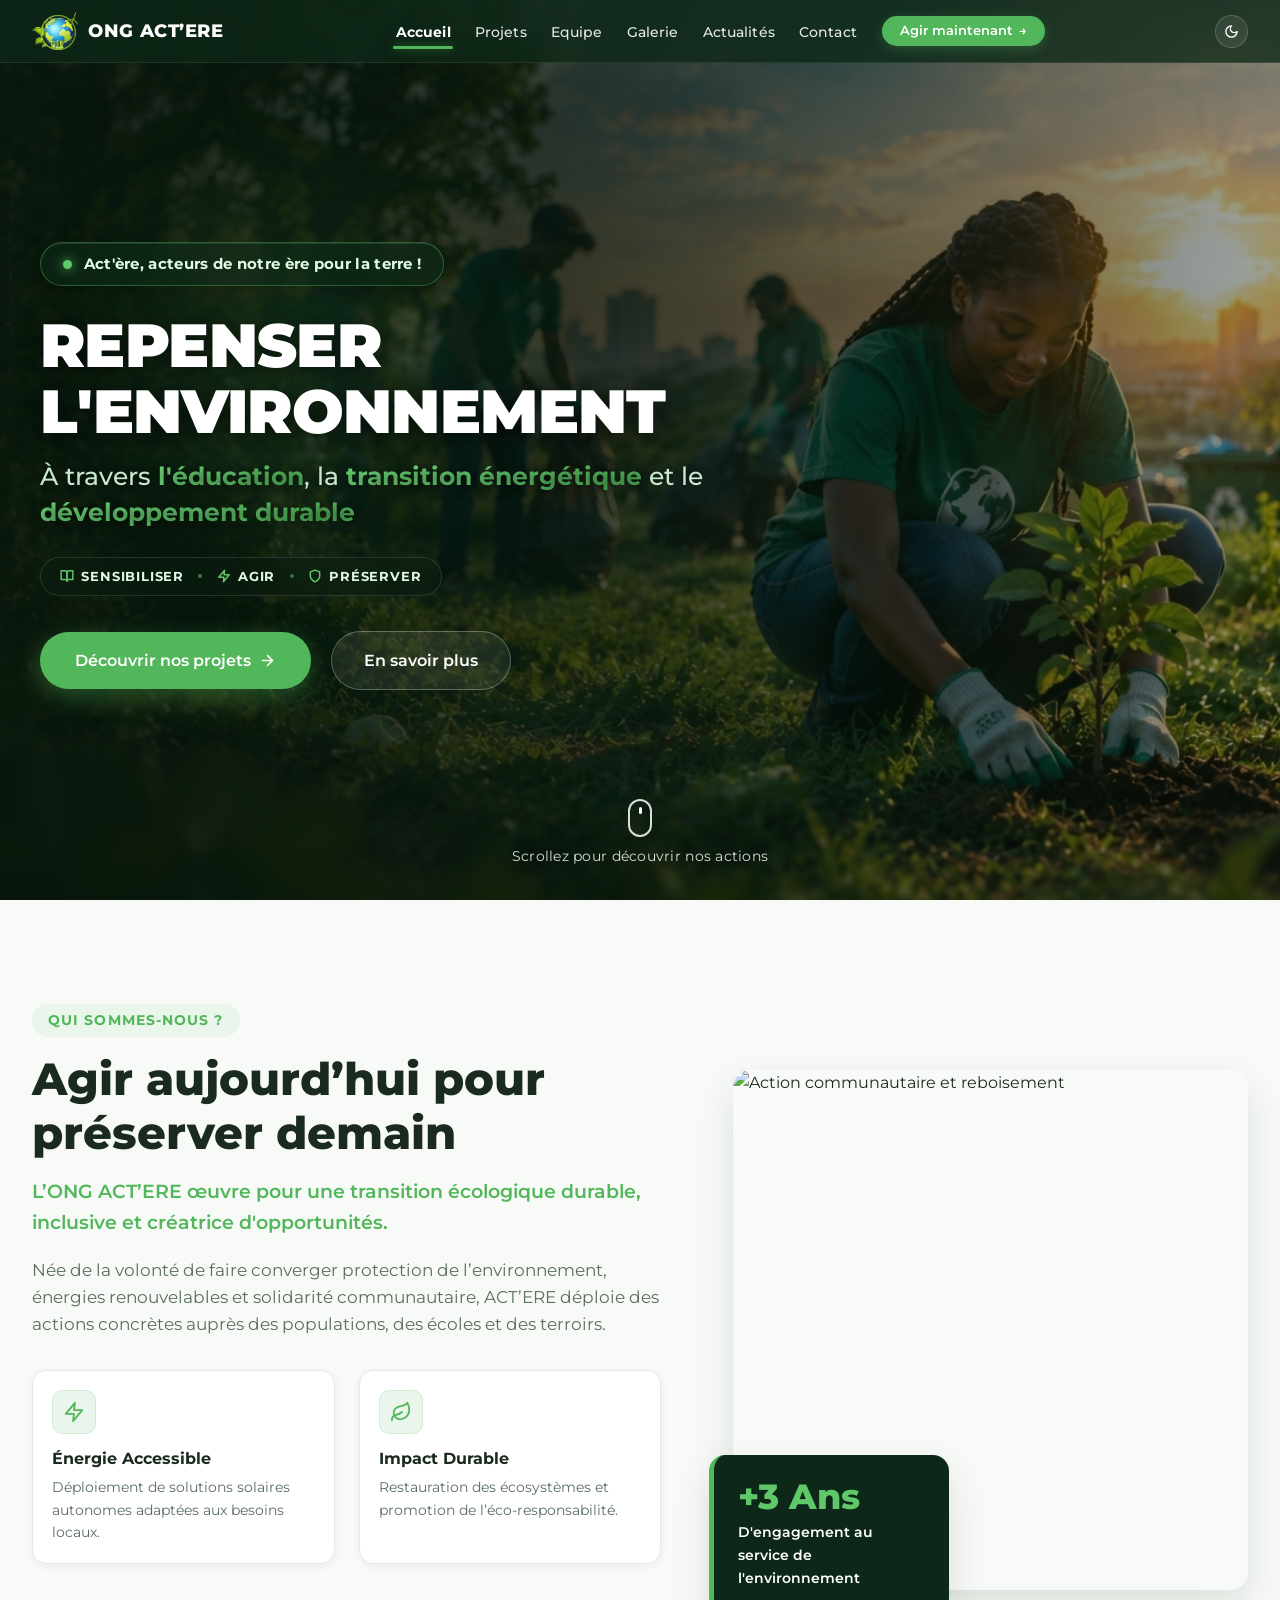
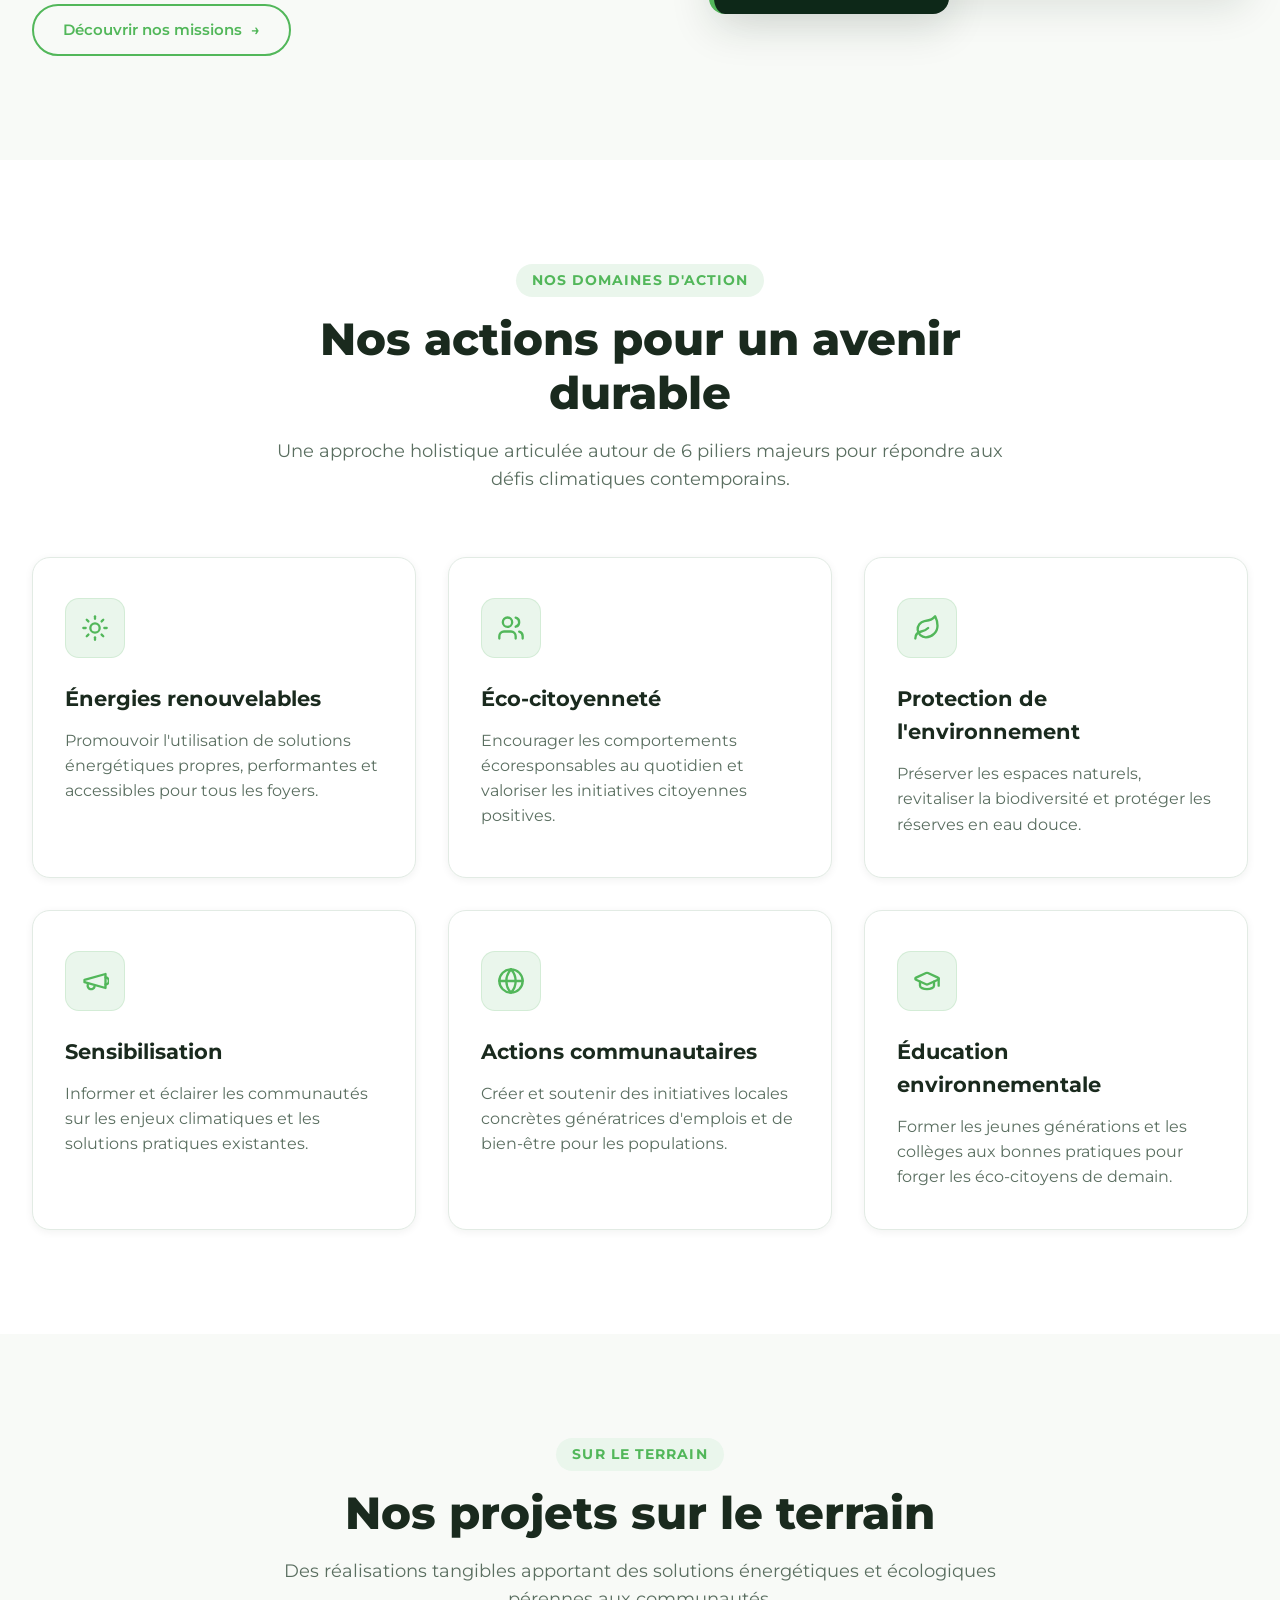
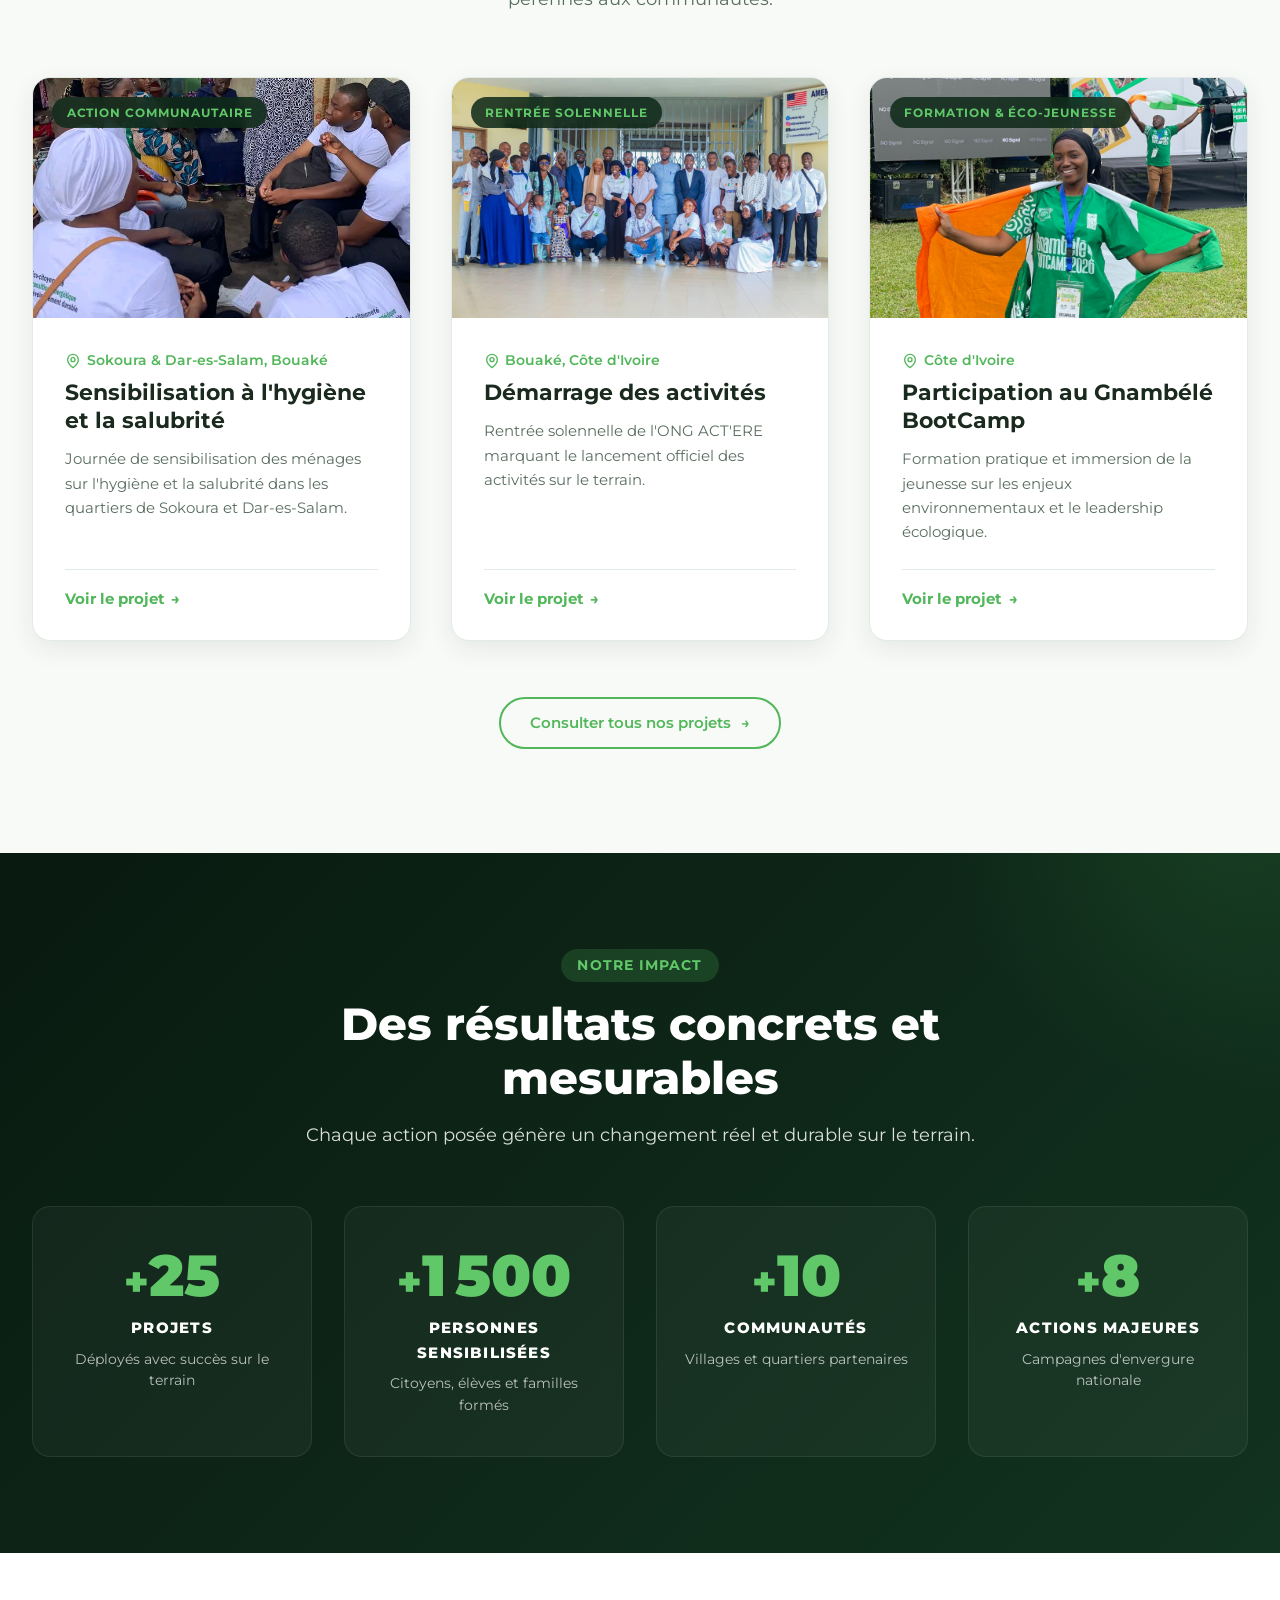
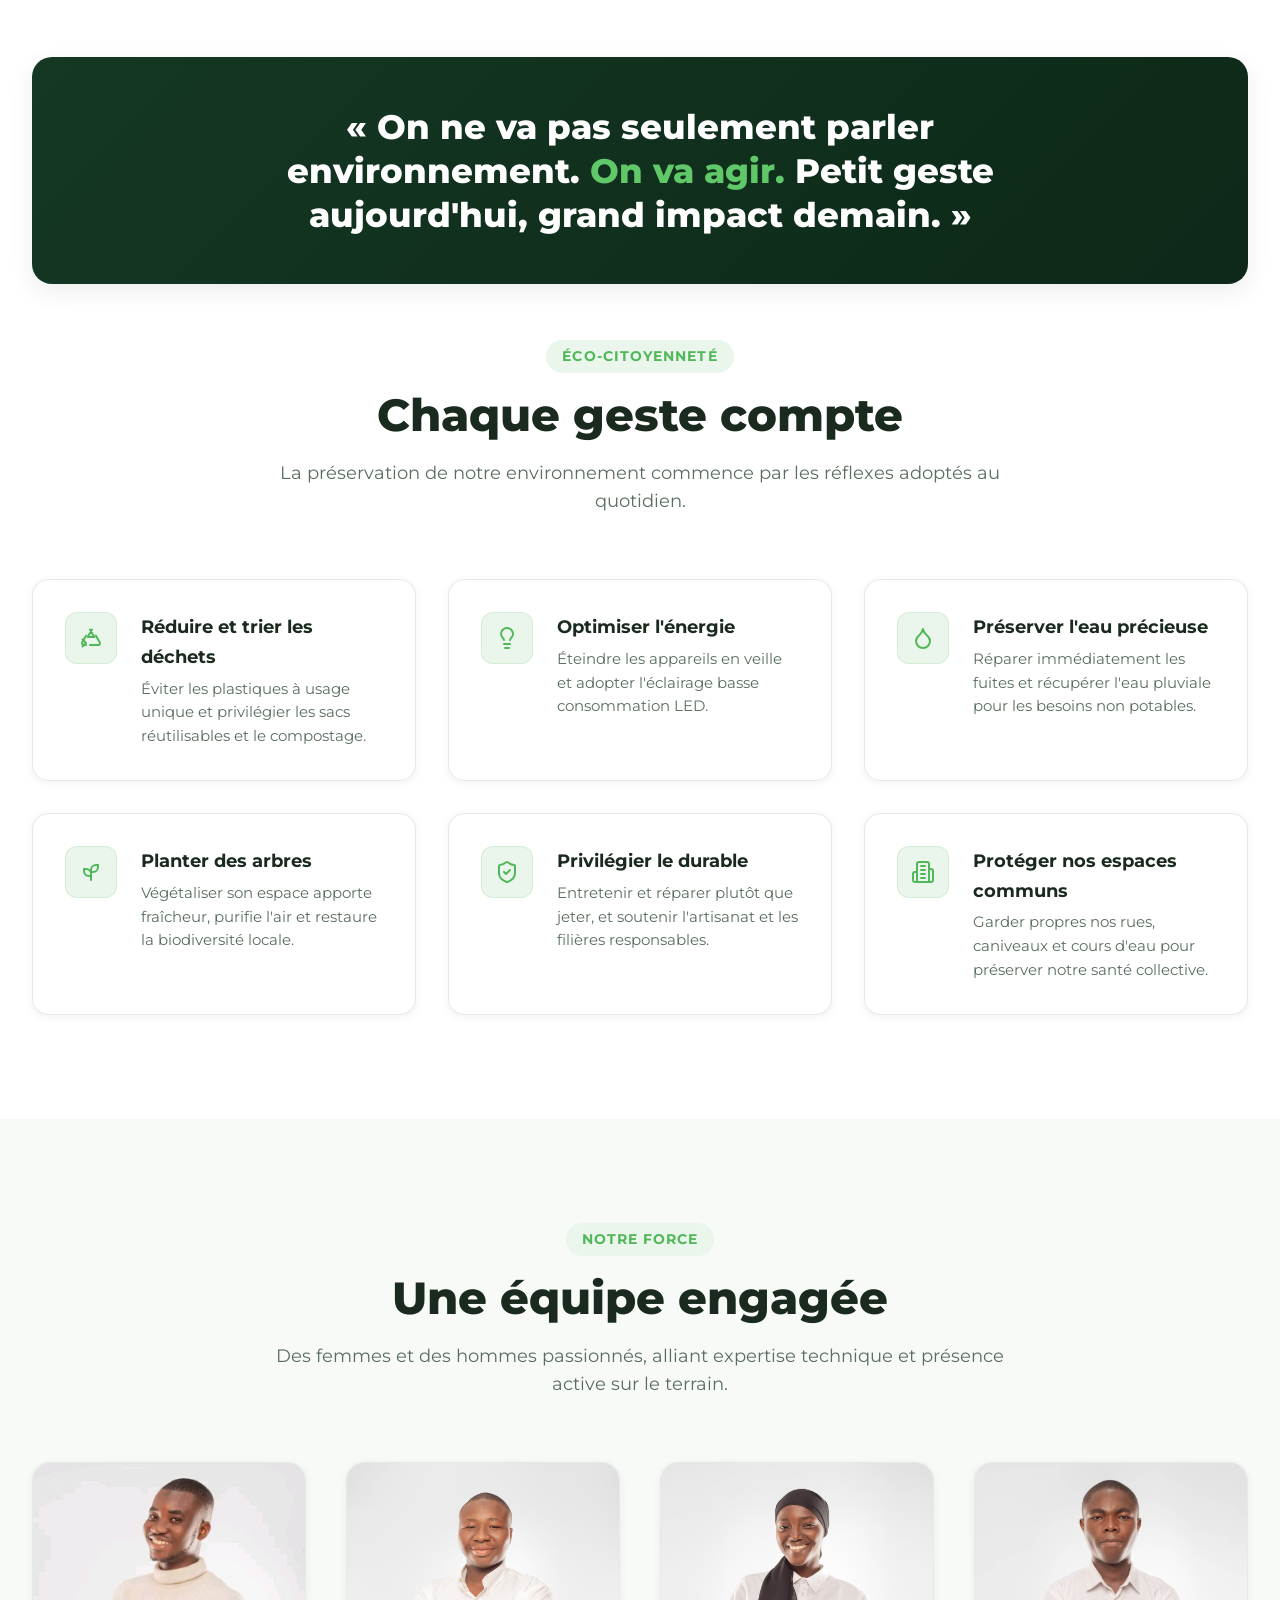
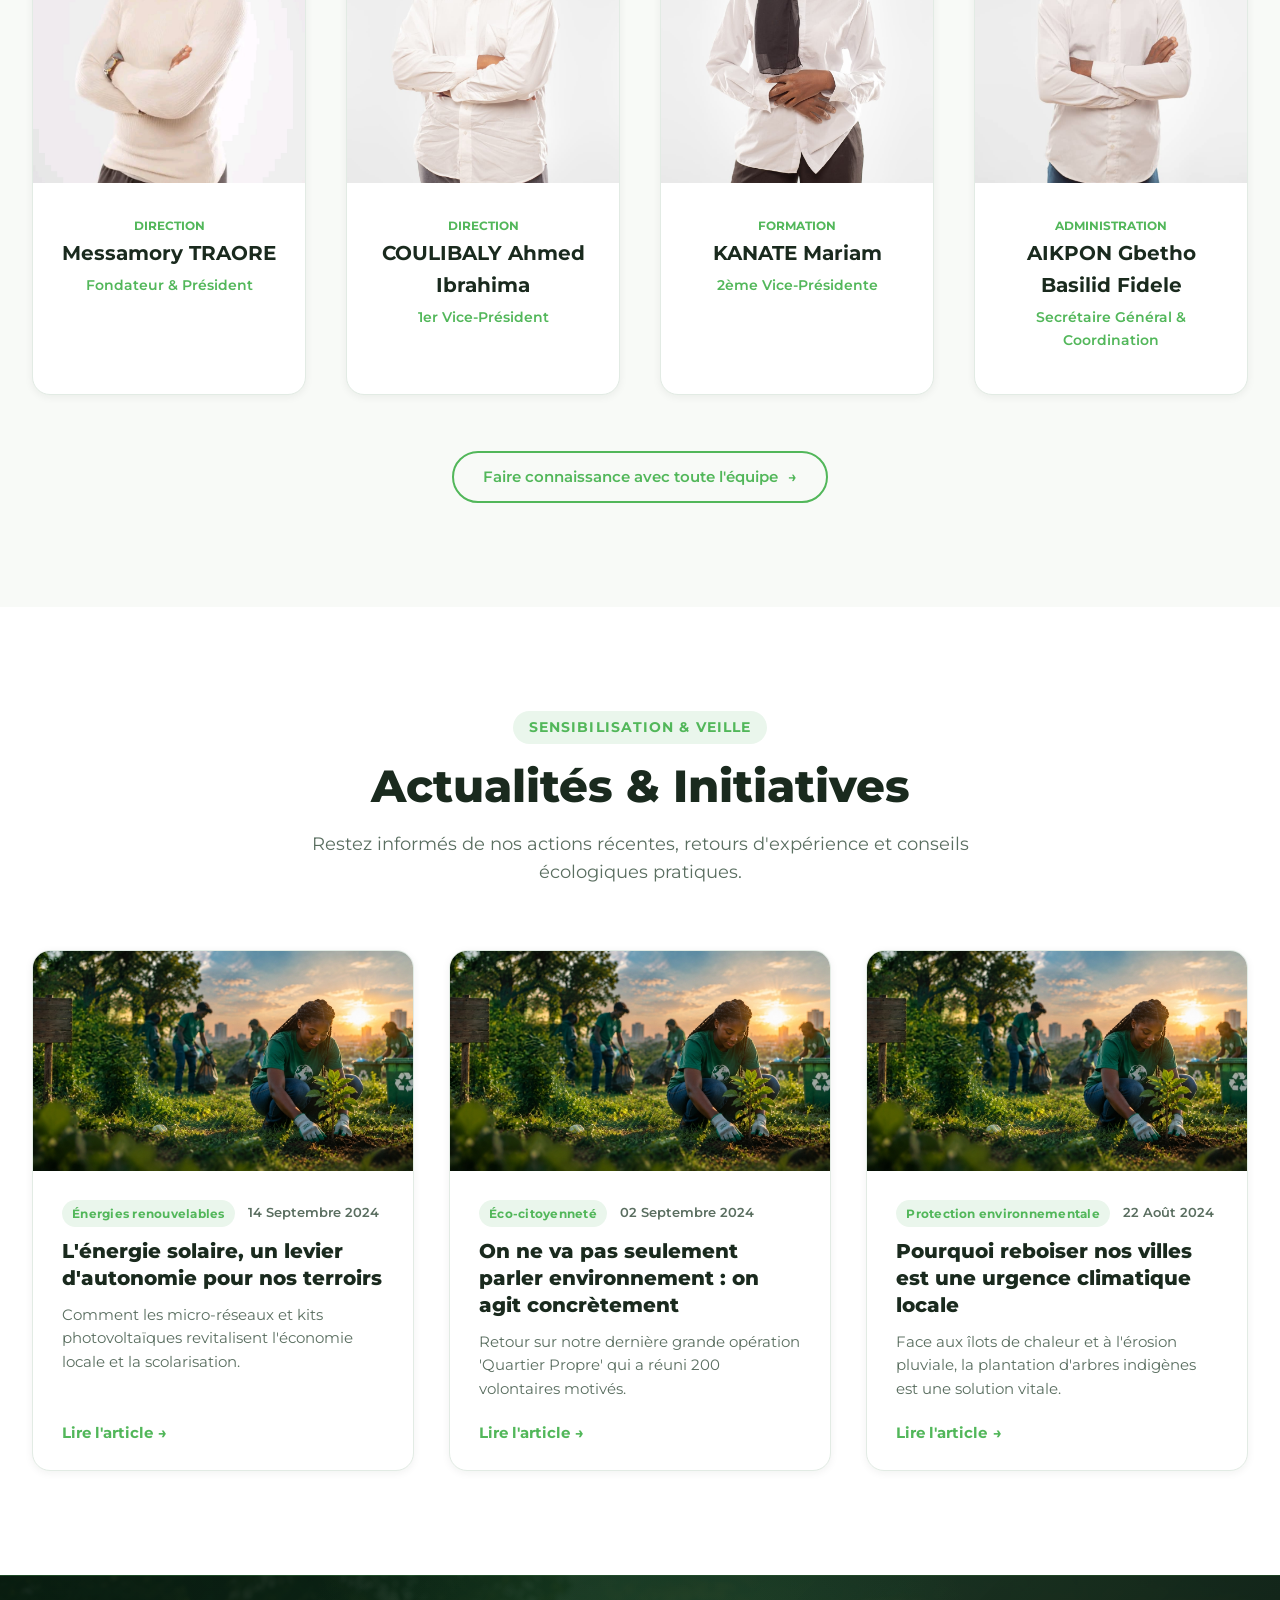
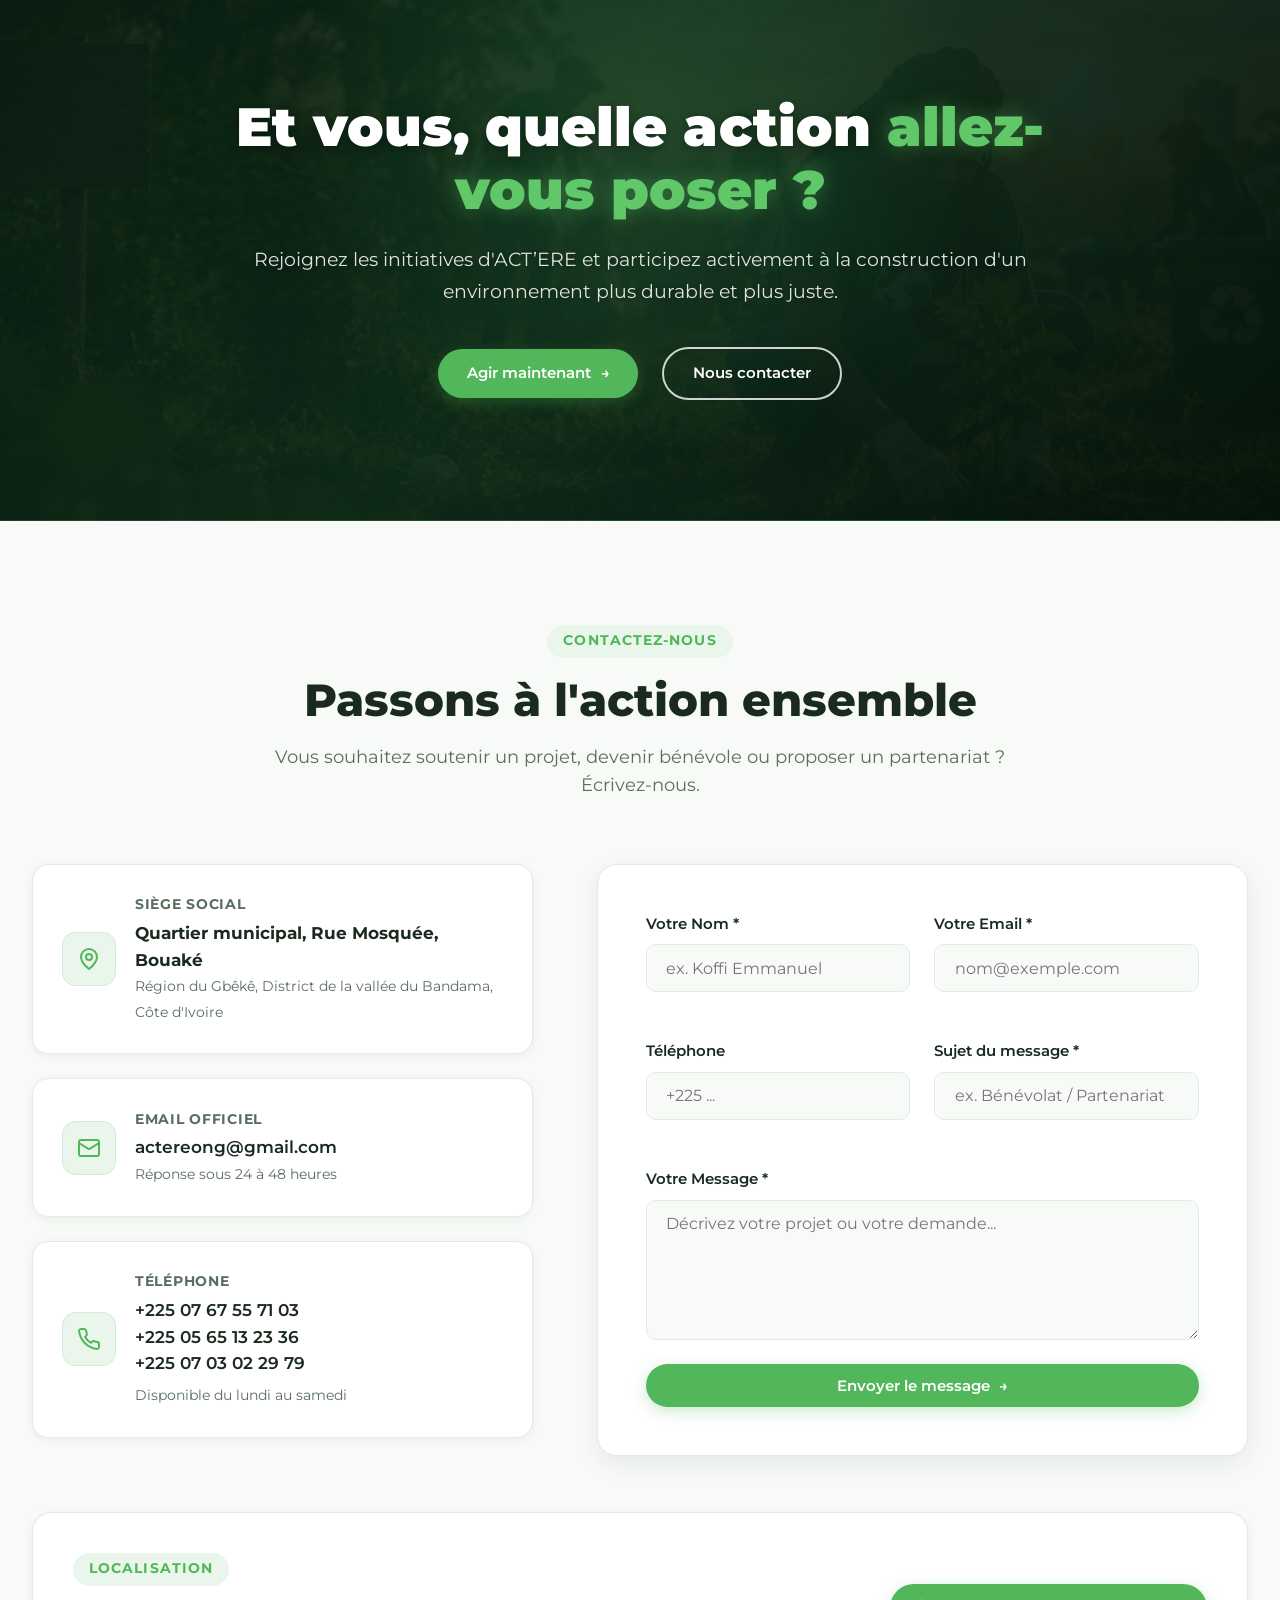
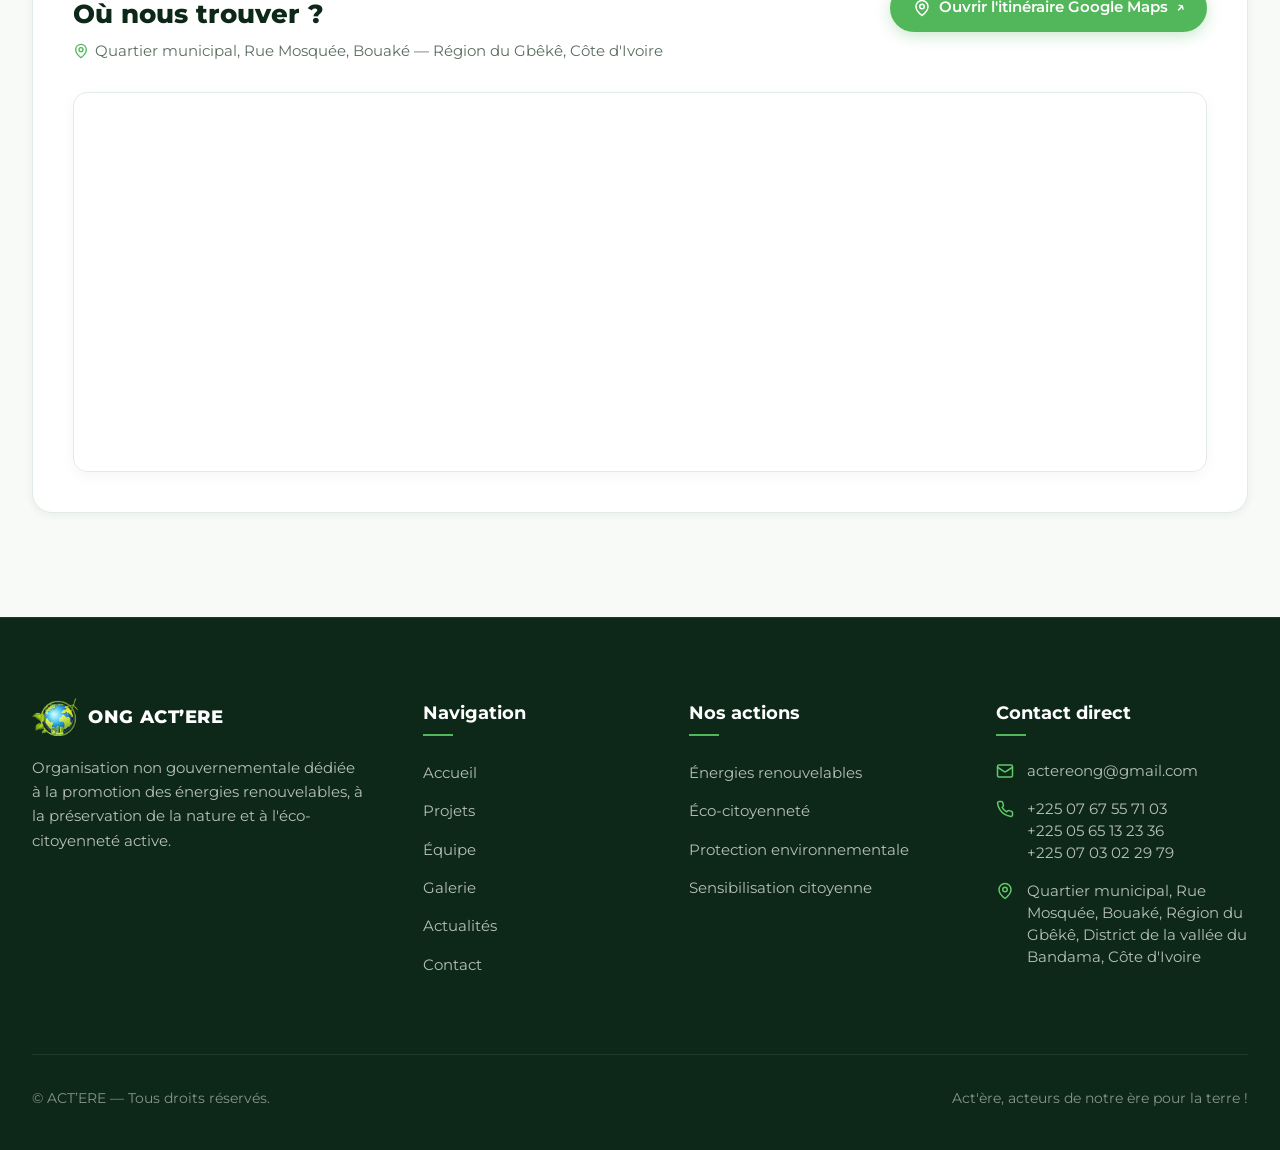
==== commit deef6059: "chore: bump cache version v3.0 pour actualiser le CSS et JS" ====
--- a/index.html
+++ b/index.html
@@ -13,7 +13,7 @@
     <link href="https://fonts.googleapis.com/css2?family=Montserrat:ital,wght@0,300;0,400;0,500;0,600;0,700;0,800;0,900;1,400;1,600&display=swap" rel="stylesheet">
 
     <!-- Stylesheet -->
-    <link rel="stylesheet" href="css/style.css?v=2.9">
+    <link rel="stylesheet" href="css/style.css?v=3.0">
 
     <!-- Dark Mode Pré-initialisation pour éviter le clignotement -->
     <script>
@@ -983,8 +983,8 @@
     </div>
 
     <!-- Scripts JavaScript -->
-    <script src="js/data.js?v=2.5"></script>
-    <script src="js/main.js?v=2.5"></script>
+    <script src="js/data.js?v=3.0"></script>
+    <script src="js/main.js?v=3.0"></script>
     <script src="js/analytics.js"></script>
 </body>
 </html>
--- a/css/style.css
+++ b/css/style.css
@@ -2619,6 +2619,20 @@
     font-weight: 600;
     cursor: pointer;
     transition: var(--transition);
+    display: inline-flex;
+    align-items: center;
+    gap: 0.5rem;
+}
+
+.filter-btn-pill .filter-icon {
+    flex-shrink: 0;
+    color: var(--primary-green);
+    transition: color 0.2s ease;
+}
+
+.filter-btn-pill:hover .filter-icon,
+.filter-btn-pill.active .filter-icon {
+    color: #ffffff;
 }
 
 .filter-btn-pill:hover,
